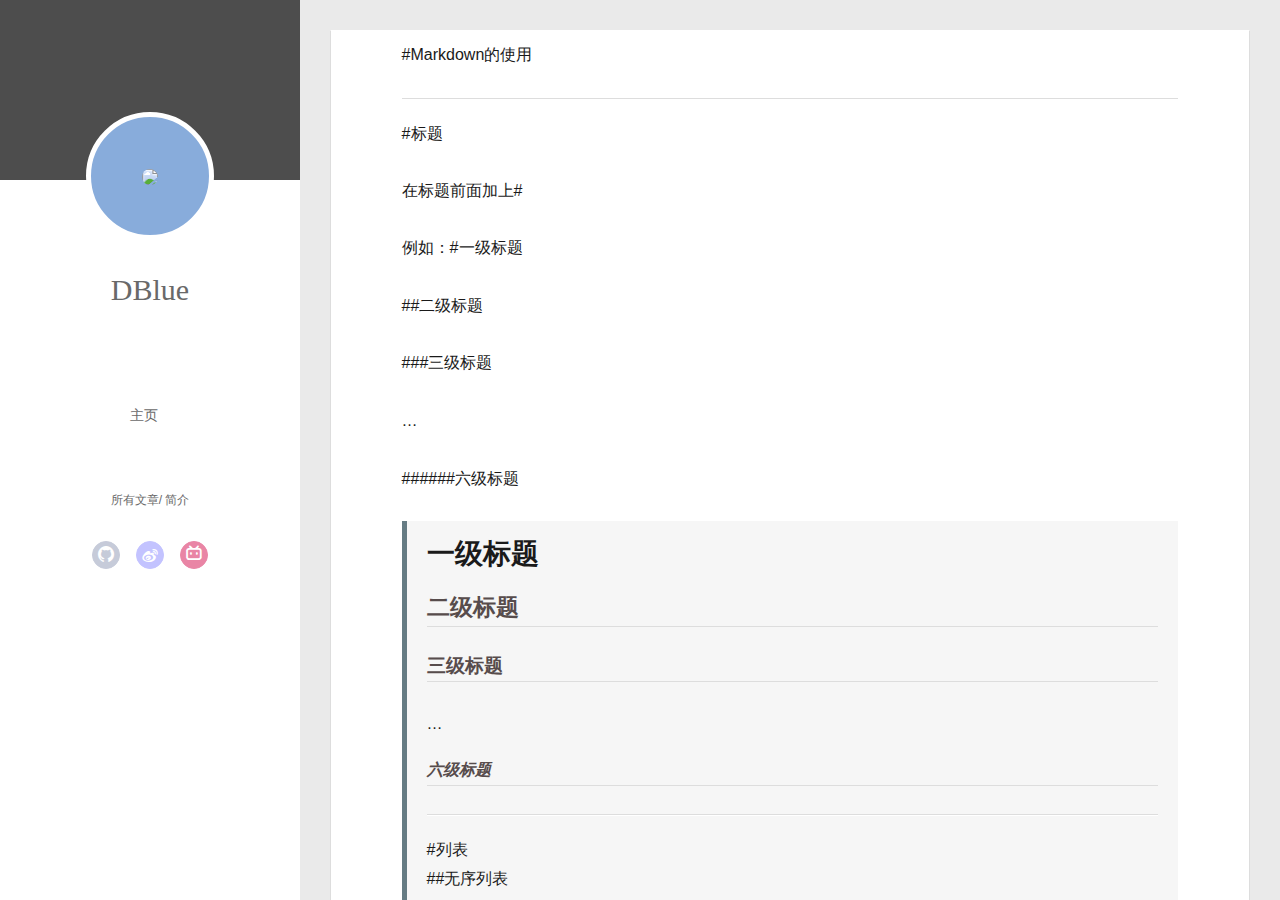
==== index.html @ 5a81d621 "Site updated: 2017-08-15 01:28:42" ====
<!DOCTYPE html>
<html>
<head>
  <meta charset="utf-8">
  
  <meta name="renderer" content="webkit">
  <meta http-equiv="X-UA-Compatible" content="IE=edge" >
  <link rel="dns-prefetch" href="http://yoursite.com">
  <title>DBlue&#39;s Blog</title>
  <meta name="viewport" content="width=device-width, initial-scale=1, maximum-scale=1">
  <meta property="og:type" content="website">
<meta property="og:title" content="DBlue&#39;s Blog">
<meta property="og:url" content="http://yoursite.com/index.html">
<meta property="og:site_name" content="DBlue&#39;s Blog">
<meta name="twitter:card" content="summary">
<meta name="twitter:title" content="DBlue&#39;s Blog">
  
    <link rel="alternative" href="/atom.xml" title="DBlue&#39;s Blog" type="application/atom+xml">
  
  
    <link rel="icon" href="/favicon.png">
  
  <link rel="stylesheet" type="text/css" href="/./main.266c1c.css">
  <style type="text/css">
  
    #container.show {
      background: linear-gradient(200deg,#a0cfe4,#e8c37e);
    }
  </style>
  

  

</head>

<body>
  <div id="container" q-class="show:isCtnShow">
    <canvas id="anm-canvas" class="anm-canvas"></canvas>
    <div class="left-col" q-class="show:isShow">
      
<div class="overlay" style="background: #4d4d4d"></div>
<div class="intrude-less">
	<header id="header" class="inner">
		<a href="/" class="profilepic">
			<img src="0" class="js-avatar">
		</a>
		<hgroup>
		  <h1 class="header-author"><a href="/">DBlue</a></h1>
		</hgroup>
		

		<nav class="header-menu">
			<ul>
			
				<li><a href="/">主页</a></li>
	        
			</ul>
		</nav>
		<nav class="header-smart-menu">
    		
    			
    			<a q-on="click: openSlider(e, 'innerArchive')" href="javascript:void(0)">所有文章</a>
    			
            
    			
    			<a q-on="click: openSlider(e, 'aboutme')" href="javascript:void(0)">简介</a>
    			
            
		</nav>
		<nav class="header-nav">
			<div class="social">
				
					<a class="github" target="_blank" href="https://github.com/DBlu3/DBlu3.github.io" title="github"><i class="icon-github"></i></a>
		        
					<a class="weibo" target="_blank" href="http://weibo.com/p/1005053103139701/home?from=page_100505_profile&wvr=6&mod=data&is_all=1#place" title="weibo"><i class="icon-weibo"></i></a>
		        
					<a class="bilibili" target="_blank" href="https://space.bilibili.com/9362024/#!/" title="bilibili"><i class="icon-bilibili"></i></a>
		        
			</div>
		</nav>
	</header>		
</div>

    </div>
    <div class="mid-col" q-class="show:isShow,hide:isShow|isFalse">
      
<nav id="mobile-nav">
  	<div class="overlay js-overlay" style="background: #4d4d4d"></div>
	<div class="btnctn js-mobile-btnctn">
  		<div class="slider-trigger list" q-on="click: openSlider(e)"><i class="icon icon-sort"></i></div>
	</div>
	<div class="intrude-less">
		<header id="header" class="inner">
			<div class="profilepic">
				<img src="null" class="js-avatar">
			</div>
			<hgroup>
			  <h1 class="header-author js-header-author">DBlue</h1>
			</hgroup>
			
			
			
				
			
			
			
			<nav class="header-nav">
				<div class="social">
					
						<a class="github" target="_blank" href="https://github.com/DBlu3/DBlu3.github.io" title="github"><i class="icon-github"></i></a>
			        
						<a class="weibo" target="_blank" href="http://weibo.com/p/1005053103139701/home?from=page_100505_profile&wvr=6&mod=data&is_all=1#place" title="weibo"><i class="icon-weibo"></i></a>
			        
						<a class="bilibili" target="_blank" href="https://space.bilibili.com/9362024/#!/" title="bilibili"><i class="icon-bilibili"></i></a>
			        
				</div>
			</nav>

			<nav class="header-menu js-header-menu">
				<ul style="width: 50%">
				
				
					<li style="width: 100%"><a href="/">主页</a></li>
		        
				</ul>
			</nav>
		</header>				
	</div>
	<div class="mobile-mask" style="display:none" q-show="isShow"></div>
</nav>

      <div id="wrapper" class="body-wrap">
        <div class="menu-l">
          <div class="canvas-wrap">
            <canvas data-colors="#eaeaea" data-sectionHeight="100" data-contentId="js-content" id="myCanvas1" class="anm-canvas"></canvas>
          </div>
          <div id="js-content" class="content-ll">
            
  
    <article id="post-Markdown的使用" class="article article-type-post  article-index" itemscope itemprop="blogPost">
  <div class="article-inner">
    
    <div class="article-entry" itemprop="articleBody">
      
        <p>#Markdown的使用</p>
<hr>
<p>#标题</p>
<p>在标题前面加上#<br><br>例如：#一级标题<br><br>##二级标题<br><br>###三级标题<br><br>…<br><br>######六级标题</p>
<blockquote>
<h1 id="一级标题"><a href="#一级标题" class="headerlink" title="一级标题"></a>一级标题</h1><h2 id="二级标题"><a href="#二级标题" class="headerlink" title="二级标题"></a>二级标题</h2><h3 id="三级标题"><a href="#三级标题" class="headerlink" title="三级标题"></a>三级标题</h3><p>…</p>
<h6 id="六级标题"><a href="#六级标题" class="headerlink" title="六级标题"></a>六级标题</h6><hr>
<p>#列表</p>
<p>##无序列表</p>
<ul>
<li><blockquote>
<p>*+空格+文字内容<br></p>
<ul>
<li><blockquote>
<p>-+空格+文字内容<br>##有序列表</p>
</blockquote>
</li>
</ul>
<ol>
<li><blockquote>
<p>1.+空格+文字内容</p>
</blockquote>
</li>
<li><blockquote>
<p>2.+空格+文字内容</p>
</blockquote>
</li>
</ol>
</blockquote>
</li>
</ul>
<hr>
<p>#引用<br><br>&gt;+文字内容<br>文字内容</p>
<hr>
<p>#图片与链接<br><br>链接：[文字内容] (URL)<br><br><a href="http://ctf.bugku.com/" target="_blank" rel="external">刷题时常去的Bugku</a><br><br>图片：![图片名] (URL){Imgcap}{/Imgcap}<br><br><img src="/img/cat.jpg" alt="cat"></p>
<hr>
<p>#斜体与粗体</p>
<p>##文字内容与<em>号之间不能有空格<br><br><strong> 粗体 </strong><br><br><strong>粗体</strong><br><br></em> 斜体 <em><br><br></em>斜体*</p>
<hr>
<p>#表格<br>| 左对齐标题 |居中标题 | 右对齐标题| <br><br>| :————-|:———:| ————:|  <br><br>|左对齐 | 居中 | 右对齐 | <br></p>
</blockquote>
<table>
<thead>
<tr>
<th style="text-align:left">左对齐标题</th>
<th style="text-align:center">居中标题</th>
<th style="text-align:right">右对齐标题</th>
</tr>
</thead>
<tbody>
<tr>
<td style="text-align:left">左对齐</td>
<td style="text-align:center">居中</td>
<td style="text-align:right">右对齐</td>
</tr>
</tbody>
</table>
<ul>
<li>| 、 - 之间多余的空格会被忽略<br></li>
<li>默认标题栏居中对齐，内容居左对齐<br></li>
<li>内容和 | 之间的多余空格会被忽略，每行第一个 | 和最后一个 | 可以省略，- 的数量至少要有一个</li>
</ul>
<table>
<thead>
<tr>
<th style="text-align:left">:-</th>
<th style="text-align:center">:-:</th>
<th style="text-align:right">-:</th>
</tr>
</thead>
<tbody>
<tr>
<td style="text-align:left">表示内容和标题栏左对齐</td>
<td style="text-align:center">表示内容和标题栏居居中对齐</td>
<td style="text-align:right">表示内容和标题栏居右对齐</td>
</tr>
</tbody>
</table>
<hr>
<p>#代码块<br>\<figure class="highlight plain"><table><tr><td class="gutter"><pre><div class="line">1</div><div class="line">2</div></pre></td><td class="code"><pre><div class="line">&lt;br&gt;</div><div class="line">使用Tab键缩进</div></pre></td></tr></table></figure></p>
<p>#! /usr/bin/env python<br>print “Hello world!”<br>```</p>
<hr>
<p>#分割线<br>输入<em>*</em>就行了</p>
<hr>

      

      
    </div>
    <div class="article-info article-info-index">
      
      
      

      
        <p class="article-more-link">
          <a class="article-more-a" href="/2017/08/15/Markdown的使用/">展开全文 >></a>
        </p>
      

      
      <div class="clearfix"></div>
    </div>
  </div>
</article>

<aside class="wrap-side-operation">
    <div class="mod-side-operation">
        
        <div class="jump-container" id="js-jump-container" style="display:none;">
            <a href="javascript:void(0)" class="mod-side-operation__jump-to-top">
                <i class="icon-font icon-back"></i>
            </a>
            <div id="js-jump-plan-container" class="jump-plan-container" style="top: -11px;">
                <i class="icon-font icon-plane jump-plane"></i>
            </div>
        </div>
        
        
    </div>
</aside>




  
    <article id="post-hello-world" class="article article-type-post  article-index" itemscope itemprop="blogPost">
  <div class="article-inner">
    
      <header class="article-header">
        
  
    <h1 itemprop="name">
      <a class="article-title" href="/2017/07/01/hello-world/">Hello World</a>
    </h1>
  

        
        <a href="/2017/07/01/hello-world/" class="archive-article-date">
  	<time datetime="2017-07-01T08:25:13.937Z" itemprop="datePublished"><i class="icon-calendar icon"></i>2017-07-01</time>
</a>
        
      </header>
    
    <div class="article-entry" itemprop="articleBody">
      
        <p>Welcome to <a href="https://hexo.io/" target="_blank" rel="external">Hexo</a>! This is your very first post. Check <a href="https://hexo.io/docs/" target="_blank" rel="external">documentation</a> for more info. If you get any problems when using Hexo, you can find the answer in <a href="https://hexo.io/docs/troubleshooting.html" target="_blank" rel="external">troubleshooting</a> or you can ask me on <a href="https://github.com/hexojs/hexo/issues" target="_blank" rel="external">GitHub</a>.</p>
<h2 id="Quick-Start"><a href="#Quick-Start" class="headerlink" title="Quick Start"></a>Quick Start</h2><h3 id="Create-a-new-post"><a href="#Create-a-new-post" class="headerlink" title="Create a new post"></a>Create a new post</h3><figure class="highlight bash"><table><tr><td class="gutter"><pre><div class="line">1</div></pre></td><td class="code"><pre><div class="line">$ hexo new <span class="string">"My New Post"</span></div></pre></td></tr></table></figure>
<p>More info: <a href="https://hexo.io/docs/writing.html" target="_blank" rel="external">Writing</a></p>
<h3 id="Run-server"><a href="#Run-server" class="headerlink" title="Run server"></a>Run server</h3><figure class="highlight bash"><table><tr><td class="gutter"><pre><div class="line">1</div></pre></td><td class="code"><pre><div class="line">$ hexo server</div></pre></td></tr></table></figure>
<p>More info: <a href="https://hexo.io/docs/server.html" target="_blank" rel="external">Server</a></p>
<h3 id="Generate-static-files"><a href="#Generate-static-files" class="headerlink" title="Generate static files"></a>Generate static files</h3><figure class="highlight bash"><table><tr><td class="gutter"><pre><div class="line">1</div></pre></td><td class="code"><pre><div class="line">$ hexo generate</div></pre></td></tr></table></figure>
<p>More info: <a href="https://hexo.io/docs/generating.html" target="_blank" rel="external">Generating</a></p>
<h3 id="Deploy-to-remote-sites"><a href="#Deploy-to-remote-sites" class="headerlink" title="Deploy to remote sites"></a>Deploy to remote sites</h3><figure class="highlight bash"><table><tr><td class="gutter"><pre><div class="line">1</div></pre></td><td class="code"><pre><div class="line">$ hexo deploy</div></pre></td></tr></table></figure>
<p>More info: <a href="https://hexo.io/docs/deployment.html" target="_blank" rel="external">Deployment</a></p>

      

      
    </div>
    <div class="article-info article-info-index">
      
      
      

      
        <p class="article-more-link">
          <a class="article-more-a" href="/2017/07/01/hello-world/">展开全文 >></a>
        </p>
      

      
      <div class="clearfix"></div>
    </div>
  </div>
</article>

<aside class="wrap-side-operation">
    <div class="mod-side-operation">
        
        <div class="jump-container" id="js-jump-container" style="display:none;">
            <a href="javascript:void(0)" class="mod-side-operation__jump-to-top">
                <i class="icon-font icon-back"></i>
            </a>
            <div id="js-jump-plan-container" class="jump-plan-container" style="top: -11px;">
                <i class="icon-font icon-plane jump-plane"></i>
            </div>
        </div>
        
        
    </div>
</aside>




  
  


          </div>
        </div>
      </div>
      <footer id="footer">
  <div class="outer">
    <div id="footer-info">
    	<div class="footer-left">
    		&copy; 2017 DBlue
    	</div>
      	<div class="footer-right">
      		<a href="http://hexo.io/" target="_blank">Hexo</a>  Theme <a href="https://github.com/litten/hexo-theme-yilia" target="_blank">Yilia</a> by Litten
      	</div>
    </div>
  </div>
</footer>
    </div>
    <script>
	var yiliaConfig = {
		mathjax: false,
		isHome: true,
		isPost: false,
		isArchive: false,
		isTag: false,
		isCategory: false,
		open_in_new: false,
		toc_hide_index: true,
		root: "/",
		innerArchive: true,
		showTags: false
	}
</script>

<script>!function(t){function n(e){if(r[e])return r[e].exports;var i=r[e]={exports:{},id:e,loaded:!1};return t[e].call(i.exports,i,i.exports,n),i.loaded=!0,i.exports}var r={};n.m=t,n.c=r,n.p="./",n(0)}([function(t,n,r){r(195),t.exports=r(191)},function(t,n,r){var e=r(3),i=r(52),o=r(27),u=r(28),c=r(53),f="prototype",a=function(t,n,r){var s,l,h,v,p=t&a.F,d=t&a.G,y=t&a.S,g=t&a.P,b=t&a.B,m=d?e:y?e[n]||(e[n]={}):(e[n]||{})[f],x=d?i:i[n]||(i[n]={}),w=x[f]||(x[f]={});d&&(r=n);for(s in r)l=!p&&m&&void 0!==m[s],h=(l?m:r)[s],v=b&&l?c(h,e):g&&"function"==typeof h?c(Function.call,h):h,m&&u(m,s,h,t&a.U),x[s]!=h&&o(x,s,v),g&&w[s]!=h&&(w[s]=h)};e.core=i,a.F=1,a.G=2,a.S=4,a.P=8,a.B=16,a.W=32,a.U=64,a.R=128,t.exports=a},function(t,n,r){var e=r(6);t.exports=function(t){if(!e(t))throw TypeError(t+" is not an object!");return t}},function(t,n){var r=t.exports="undefined"!=typeof window&&window.Math==Math?window:"undefined"!=typeof self&&self.Math==Math?self:Function("return this")();"number"==typeof __g&&(__g=r)},function(t,n){t.exports=function(t){try{return!!t()}catch(t){return!0}}},function(t,n){var r=t.exports="undefined"!=typeof window&&window.Math==Math?window:"undefined"!=typeof self&&self.Math==Math?self:Function("return this")();"number"==typeof __g&&(__g=r)},function(t,n){t.exports=function(t){return"object"==typeof t?null!==t:"function"==typeof t}},function(t,n,r){var e=r(126)("wks"),i=r(76),o=r(3).Symbol,u="function"==typeof o;(t.exports=function(t){return e[t]||(e[t]=u&&o[t]||(u?o:i)("Symbol."+t))}).store=e},function(t,n){var r={}.hasOwnProperty;t.exports=function(t,n){return r.call(t,n)}},function(t,n,r){var e=r(94),i=r(33);t.exports=function(t){return e(i(t))}},function(t,n,r){t.exports=!r(4)(function(){return 7!=Object.defineProperty({},"a",{get:function(){return 7}}).a})},function(t,n,r){var e=r(2),i=r(167),o=r(50),u=Object.defineProperty;n.f=r(10)?Object.defineProperty:function(t,n,r){if(e(t),n=o(n,!0),e(r),i)try{return u(t,n,r)}catch(t){}if("get"in r||"set"in r)throw TypeError("Accessors not supported!");return"value"in r&&(t[n]=r.value),t}},function(t,n,r){t.exports=!r(18)(function(){return 7!=Object.defineProperty({},"a",{get:function(){return 7}}).a})},function(t,n,r){var e=r(14),i=r(22);t.exports=r(12)?function(t,n,r){return e.f(t,n,i(1,r))}:function(t,n,r){return t[n]=r,t}},function(t,n,r){var e=r(20),i=r(58),o=r(42),u=Object.defineProperty;n.f=r(12)?Object.defineProperty:function(t,n,r){if(e(t),n=o(n,!0),e(r),i)try{return u(t,n,r)}catch(t){}if("get"in r||"set"in r)throw TypeError("Accessors not supported!");return"value"in r&&(t[n]=r.value),t}},function(t,n,r){var e=r(40)("wks"),i=r(23),o=r(5).Symbol,u="function"==typeof o;(t.exports=function(t){return e[t]||(e[t]=u&&o[t]||(u?o:i)("Symbol."+t))}).store=e},function(t,n,r){var e=r(67),i=Math.min;t.exports=function(t){return t>0?i(e(t),9007199254740991):0}},function(t,n,r){var e=r(46);t.exports=function(t){return Object(e(t))}},function(t,n){t.exports=function(t){try{return!!t()}catch(t){return!0}}},function(t,n,r){var e=r(63),i=r(34);t.exports=Object.keys||function(t){return e(t,i)}},function(t,n,r){var e=r(21);t.exports=function(t){if(!e(t))throw TypeError(t+" is not an object!");return t}},function(t,n){t.exports=function(t){return"object"==typeof t?null!==t:"function"==typeof t}},function(t,n){t.exports=function(t,n){return{enumerable:!(1&t),configurable:!(2&t),writable:!(4&t),value:n}}},function(t,n){var r=0,e=Math.random();t.exports=function(t){return"Symbol(".concat(void 0===t?"":t,")_",(++r+e).toString(36))}},function(t,n){var r={}.hasOwnProperty;t.exports=function(t,n){return r.call(t,n)}},function(t,n){var r=t.exports={version:"2.4.0"};"number"==typeof __e&&(__e=r)},function(t,n){t.exports=function(t){if("function"!=typeof t)throw TypeError(t+" is not a function!");return t}},function(t,n,r){var e=r(11),i=r(66);t.exports=r(10)?function(t,n,r){return e.f(t,n,i(1,r))}:function(t,n,r){return t[n]=r,t}},function(t,n,r){var e=r(3),i=r(27),o=r(24),u=r(76)("src"),c="toString",f=Function[c],a=(""+f).split(c);r(52).inspectSource=function(t){return f.call(t)},(t.exports=function(t,n,r,c){var f="function"==typeof r;f&&(o(r,"name")||i(r,"name",n)),t[n]!==r&&(f&&(o(r,u)||i(r,u,t[n]?""+t[n]:a.join(String(n)))),t===e?t[n]=r:c?t[n]?t[n]=r:i(t,n,r):(delete t[n],i(t,n,r)))})(Function.prototype,c,function(){return"function"==typeof this&&this[u]||f.call(this)})},function(t,n,r){var e=r(1),i=r(4),o=r(46),u=function(t,n,r,e){var i=String(o(t)),u="<"+n;return""!==r&&(u+=" "+r+'="'+String(e).replace(/"/g,"&quot;")+'"'),u+">"+i+"</"+n+">"};t.exports=function(t,n){var r={};r[t]=n(u),e(e.P+e.F*i(function(){var n=""[t]('"');return n!==n.toLowerCase()||n.split('"').length>3}),"String",r)}},function(t,n,r){var e=r(115),i=r(46);t.exports=function(t){return e(i(t))}},function(t,n,r){var e=r(116),i=r(66),o=r(30),u=r(50),c=r(24),f=r(167),a=Object.getOwnPropertyDescriptor;n.f=r(10)?a:function(t,n){if(t=o(t),n=u(n,!0),f)try{return a(t,n)}catch(t){}if(c(t,n))return i(!e.f.call(t,n),t[n])}},function(t,n,r){var e=r(24),i=r(17),o=r(145)("IE_PROTO"),u=Object.prototype;t.exports=Object.getPrototypeOf||function(t){return t=i(t),e(t,o)?t[o]:"function"==typeof t.constructor&&t instanceof t.constructor?t.constructor.prototype:t instanceof Object?u:null}},function(t,n){t.exports=function(t){if(void 0==t)throw TypeError("Can't call method on  "+t);return t}},function(t,n){t.exports="constructor,hasOwnProperty,isPrototypeOf,propertyIsEnumerable,toLocaleString,toString,valueOf".split(",")},function(t,n){t.exports={}},function(t,n){t.exports=!0},function(t,n){n.f={}.propertyIsEnumerable},function(t,n,r){var e=r(14).f,i=r(8),o=r(15)("toStringTag");t.exports=function(t,n,r){t&&!i(t=r?t:t.prototype,o)&&e(t,o,{configurable:!0,value:n})}},function(t,n,r){var e=r(40)("keys"),i=r(23);t.exports=function(t){return e[t]||(e[t]=i(t))}},function(t,n,r){var e=r(5),i="__core-js_shared__",o=e[i]||(e[i]={});t.exports=function(t){return o[t]||(o[t]={})}},function(t,n){var r=Math.ceil,e=Math.floor;t.exports=function(t){return isNaN(t=+t)?0:(t>0?e:r)(t)}},function(t,n,r){var e=r(21);t.exports=function(t,n){if(!e(t))return t;var r,i;if(n&&"function"==typeof(r=t.toString)&&!e(i=r.call(t)))return i;if("function"==typeof(r=t.valueOf)&&!e(i=r.call(t)))return i;if(!n&&"function"==typeof(r=t.toString)&&!e(i=r.call(t)))return i;throw TypeError("Can't convert object to primitive value")}},function(t,n,r){var e=r(5),i=r(25),o=r(36),u=r(44),c=r(14).f;t.exports=function(t){var n=i.Symbol||(i.Symbol=o?{}:e.Symbol||{});"_"==t.charAt(0)||t in n||c(n,t,{value:u.f(t)})}},function(t,n,r){n.f=r(15)},function(t,n){var r={}.toString;t.exports=function(t){return r.call(t).slice(8,-1)}},function(t,n){t.exports=function(t){if(void 0==t)throw TypeError("Can't call method on  "+t);return t}},function(t,n,r){var e=r(4);t.exports=function(t,n){return!!t&&e(function(){n?t.call(null,function(){},1):t.call(null)})}},function(t,n,r){var e=r(53),i=r(115),o=r(17),u=r(16),c=r(203);t.exports=function(t,n){var r=1==t,f=2==t,a=3==t,s=4==t,l=6==t,h=5==t||l,v=n||c;return function(n,c,p){for(var d,y,g=o(n),b=i(g),m=e(c,p,3),x=u(b.length),w=0,S=r?v(n,x):f?v(n,0):void 0;x>w;w++)if((h||w in b)&&(d=b[w],y=m(d,w,g),t))if(r)S[w]=y;else if(y)switch(t){case 3:return!0;case 5:return d;case 6:return w;case 2:S.push(d)}else if(s)return!1;return l?-1:a||s?s:S}}},function(t,n,r){var e=r(1),i=r(52),o=r(4);t.exports=function(t,n){var r=(i.Object||{})[t]||Object[t],u={};u[t]=n(r),e(e.S+e.F*o(function(){r(1)}),"Object",u)}},function(t,n,r){var e=r(6);t.exports=function(t,n){if(!e(t))return t;var r,i;if(n&&"function"==typeof(r=t.toString)&&!e(i=r.call(t)))return i;if("function"==typeof(r=t.valueOf)&&!e(i=r.call(t)))return i;if(!n&&"function"==typeof(r=t.toString)&&!e(i=r.call(t)))return i;throw TypeError("Can't convert object to primitive value")}},function(t,n,r){var e=r(5),i=r(25),o=r(91),u=r(13),c="prototype",f=function(t,n,r){var a,s,l,h=t&f.F,v=t&f.G,p=t&f.S,d=t&f.P,y=t&f.B,g=t&f.W,b=v?i:i[n]||(i[n]={}),m=b[c],x=v?e:p?e[n]:(e[n]||{})[c];v&&(r=n);for(a in r)(s=!h&&x&&void 0!==x[a])&&a in b||(l=s?x[a]:r[a],b[a]=v&&"function"!=typeof x[a]?r[a]:y&&s?o(l,e):g&&x[a]==l?function(t){var n=function(n,r,e){if(this instanceof t){switch(arguments.length){case 0:return new t;case 1:return new t(n);case 2:return new t(n,r)}return new t(n,r,e)}return t.apply(this,arguments)};return n[c]=t[c],n}(l):d&&"function"==typeof l?o(Function.call,l):l,d&&((b.virtual||(b.virtual={}))[a]=l,t&f.R&&m&&!m[a]&&u(m,a,l)))};f.F=1,f.G=2,f.S=4,f.P=8,f.B=16,f.W=32,f.U=64,f.R=128,t.exports=f},function(t,n){var r=t.exports={version:"2.4.0"};"number"==typeof __e&&(__e=r)},function(t,n,r){var e=r(26);t.exports=function(t,n,r){if(e(t),void 0===n)return t;switch(r){case 1:return function(r){return t.call(n,r)};case 2:return function(r,e){return t.call(n,r,e)};case 3:return function(r,e,i){return t.call(n,r,e,i)}}return function(){return t.apply(n,arguments)}}},function(t,n,r){var e=r(183),i=r(1),o=r(126)("metadata"),u=o.store||(o.store=new(r(186))),c=function(t,n,r){var i=u.get(t);if(!i){if(!r)return;u.set(t,i=new e)}var o=i.get(n);if(!o){if(!r)return;i.set(n,o=new e)}return o},f=function(t,n,r){var e=c(n,r,!1);return void 0!==e&&e.has(t)},a=function(t,n,r){var e=c(n,r,!1);return void 0===e?void 0:e.get(t)},s=function(t,n,r,e){c(r,e,!0).set(t,n)},l=function(t,n){var r=c(t,n,!1),e=[];return r&&r.forEach(function(t,n){e.push(n)}),e},h=function(t){return void 0===t||"symbol"==typeof t?t:String(t)},v=function(t){i(i.S,"Reflect",t)};t.exports={store:u,map:c,has:f,get:a,set:s,keys:l,key:h,exp:v}},function(t,n,r){"use strict";if(r(10)){var e=r(69),i=r(3),o=r(4),u=r(1),c=r(127),f=r(152),a=r(53),s=r(68),l=r(66),h=r(27),v=r(73),p=r(67),d=r(16),y=r(75),g=r(50),b=r(24),m=r(180),x=r(114),w=r(6),S=r(17),_=r(137),O=r(70),E=r(32),P=r(71).f,j=r(154),F=r(76),M=r(7),A=r(48),N=r(117),T=r(146),I=r(155),k=r(80),L=r(123),R=r(74),C=r(130),D=r(160),U=r(11),W=r(31),G=U.f,B=W.f,V=i.RangeError,z=i.TypeError,q=i.Uint8Array,K="ArrayBuffer",J="Shared"+K,Y="BYTES_PER_ELEMENT",H="prototype",$=Array[H],X=f.ArrayBuffer,Q=f.DataView,Z=A(0),tt=A(2),nt=A(3),rt=A(4),et=A(5),it=A(6),ot=N(!0),ut=N(!1),ct=I.values,ft=I.keys,at=I.entries,st=$.lastIndexOf,lt=$.reduce,ht=$.reduceRight,vt=$.join,pt=$.sort,dt=$.slice,yt=$.toString,gt=$.toLocaleString,bt=M("iterator"),mt=M("toStringTag"),xt=F("typed_constructor"),wt=F("def_constructor"),St=c.CONSTR,_t=c.TYPED,Ot=c.VIEW,Et="Wrong length!",Pt=A(1,function(t,n){return Tt(T(t,t[wt]),n)}),jt=o(function(){return 1===new q(new Uint16Array([1]).buffer)[0]}),Ft=!!q&&!!q[H].set&&o(function(){new q(1).set({})}),Mt=function(t,n){if(void 0===t)throw z(Et);var r=+t,e=d(t);if(n&&!m(r,e))throw V(Et);return e},At=function(t,n){var r=p(t);if(r<0||r%n)throw V("Wrong offset!");return r},Nt=function(t){if(w(t)&&_t in t)return t;throw z(t+" is not a typed array!")},Tt=function(t,n){if(!(w(t)&&xt in t))throw z("It is not a typed array constructor!");return new t(n)},It=function(t,n){return kt(T(t,t[wt]),n)},kt=function(t,n){for(var r=0,e=n.length,i=Tt(t,e);e>r;)i[r]=n[r++];return i},Lt=function(t,n,r){G(t,n,{get:function(){return this._d[r]}})},Rt=function(t){var n,r,e,i,o,u,c=S(t),f=arguments.length,s=f>1?arguments[1]:void 0,l=void 0!==s,h=j(c);if(void 0!=h&&!_(h)){for(u=h.call(c),e=[],n=0;!(o=u.next()).done;n++)e.push(o.value);c=e}for(l&&f>2&&(s=a(s,arguments[2],2)),n=0,r=d(c.length),i=Tt(this,r);r>n;n++)i[n]=l?s(c[n],n):c[n];return i},Ct=function(){for(var t=0,n=arguments.length,r=Tt(this,n);n>t;)r[t]=arguments[t++];return r},Dt=!!q&&o(function(){gt.call(new q(1))}),Ut=function(){return gt.apply(Dt?dt.call(Nt(this)):Nt(this),arguments)},Wt={copyWithin:function(t,n){return D.call(Nt(this),t,n,arguments.length>2?arguments[2]:void 0)},every:function(t){return rt(Nt(this),t,arguments.length>1?arguments[1]:void 0)},fill:function(t){return C.apply(Nt(this),arguments)},filter:function(t){return It(this,tt(Nt(this),t,arguments.length>1?arguments[1]:void 0))},find:function(t){return et(Nt(this),t,arguments.length>1?arguments[1]:void 0)},findIndex:function(t){return it(Nt(this),t,arguments.length>1?arguments[1]:void 0)},forEach:function(t){Z(Nt(this),t,arguments.length>1?arguments[1]:void 0)},indexOf:function(t){return ut(Nt(this),t,arguments.length>1?arguments[1]:void 0)},includes:function(t){return ot(Nt(this),t,arguments.length>1?arguments[1]:void 0)},join:function(t){return vt.apply(Nt(this),arguments)},lastIndexOf:function(t){return st.apply(Nt(this),arguments)},map:function(t){return Pt(Nt(this),t,arguments.length>1?arguments[1]:void 0)},reduce:function(t){return lt.apply(Nt(this),arguments)},reduceRight:function(t){return ht.apply(Nt(this),arguments)},reverse:function(){for(var t,n=this,r=Nt(n).length,e=Math.floor(r/2),i=0;i<e;)t=n[i],n[i++]=n[--r],n[r]=t;return n},some:function(t){return nt(Nt(this),t,arguments.length>1?arguments[1]:void 0)},sort:function(t){return pt.call(Nt(this),t)},subarray:function(t,n){var r=Nt(this),e=r.length,i=y(t,e);return new(T(r,r[wt]))(r.buffer,r.byteOffset+i*r.BYTES_PER_ELEMENT,d((void 0===n?e:y(n,e))-i))}},Gt=function(t,n){return It(this,dt.call(Nt(this),t,n))},Bt=function(t){Nt(this);var n=At(arguments[1],1),r=this.length,e=S(t),i=d(e.length),o=0;if(i+n>r)throw V(Et);for(;o<i;)this[n+o]=e[o++]},Vt={entries:function(){return at.call(Nt(this))},keys:function(){return ft.call(Nt(this))},values:function(){return ct.call(Nt(this))}},zt=function(t,n){return w(t)&&t[_t]&&"symbol"!=typeof n&&n in t&&String(+n)==String(n)},qt=function(t,n){return zt(t,n=g(n,!0))?l(2,t[n]):B(t,n)},Kt=function(t,n,r){return!(zt(t,n=g(n,!0))&&w(r)&&b(r,"value"))||b(r,"get")||b(r,"set")||r.configurable||b(r,"writable")&&!r.writable||b(r,"enumerable")&&!r.enumerable?G(t,n,r):(t[n]=r.value,t)};St||(W.f=qt,U.f=Kt),u(u.S+u.F*!St,"Object",{getOwnPropertyDescriptor:qt,defineProperty:Kt}),o(function(){yt.call({})})&&(yt=gt=function(){return vt.call(this)});var Jt=v({},Wt);v(Jt,Vt),h(Jt,bt,Vt.values),v(Jt,{slice:Gt,set:Bt,constructor:function(){},toString:yt,toLocaleString:Ut}),Lt(Jt,"buffer","b"),Lt(Jt,"byteOffset","o"),Lt(Jt,"byteLength","l"),Lt(Jt,"length","e"),G(Jt,mt,{get:function(){return this[_t]}}),t.exports=function(t,n,r,f){f=!!f;var a=t+(f?"Clamped":"")+"Array",l="Uint8Array"!=a,v="get"+t,p="set"+t,y=i[a],g=y||{},b=y&&E(y),m=!y||!c.ABV,S={},_=y&&y[H],j=function(t,r){var e=t._d;return e.v[v](r*n+e.o,jt)},F=function(t,r,e){var i=t._d;f&&(e=(e=Math.round(e))<0?0:e>255?255:255&e),i.v[p](r*n+i.o,e,jt)},M=function(t,n){G(t,n,{get:function(){return j(this,n)},set:function(t){return F(this,n,t)},enumerable:!0})};m?(y=r(function(t,r,e,i){s(t,y,a,"_d");var o,u,c,f,l=0,v=0;if(w(r)){if(!(r instanceof X||(f=x(r))==K||f==J))return _t in r?kt(y,r):Rt.call(y,r);o=r,v=At(e,n);var p=r.byteLength;if(void 0===i){if(p%n)throw V(Et);if((u=p-v)<0)throw V(Et)}else if((u=d(i)*n)+v>p)throw V(Et);c=u/n}else c=Mt(r,!0),u=c*n,o=new X(u);for(h(t,"_d",{b:o,o:v,l:u,e:c,v:new Q(o)});l<c;)M(t,l++)}),_=y[H]=O(Jt),h(_,"constructor",y)):L(function(t){new y(null),new y(t)},!0)||(y=r(function(t,r,e,i){s(t,y,a);var o;return w(r)?r instanceof X||(o=x(r))==K||o==J?void 0!==i?new g(r,At(e,n),i):void 0!==e?new g(r,At(e,n)):new g(r):_t in r?kt(y,r):Rt.call(y,r):new g(Mt(r,l))}),Z(b!==Function.prototype?P(g).concat(P(b)):P(g),function(t){t in y||h(y,t,g[t])}),y[H]=_,e||(_.constructor=y));var A=_[bt],N=!!A&&("values"==A.name||void 0==A.name),T=Vt.values;h(y,xt,!0),h(_,_t,a),h(_,Ot,!0),h(_,wt,y),(f?new y(1)[mt]==a:mt in _)||G(_,mt,{get:function(){return a}}),S[a]=y,u(u.G+u.W+u.F*(y!=g),S),u(u.S,a,{BYTES_PER_ELEMENT:n,from:Rt,of:Ct}),Y in _||h(_,Y,n),u(u.P,a,Wt),R(a),u(u.P+u.F*Ft,a,{set:Bt}),u(u.P+u.F*!N,a,Vt),u(u.P+u.F*(_.toString!=yt),a,{toString:yt}),u(u.P+u.F*o(function(){new y(1).slice()}),a,{slice:Gt}),u(u.P+u.F*(o(function(){return[1,2].toLocaleString()!=new y([1,2]).toLocaleString()})||!o(function(){_.toLocaleString.call([1,2])})),a,{toLocaleString:Ut}),k[a]=N?A:T,e||N||h(_,bt,T)}}else t.exports=function(){}},function(t,n){var r={}.toString;t.exports=function(t){return r.call(t).slice(8,-1)}},function(t,n,r){var e=r(21),i=r(5).document,o=e(i)&&e(i.createElement);t.exports=function(t){return o?i.createElement(t):{}}},function(t,n,r){t.exports=!r(12)&&!r(18)(function(){return 7!=Object.defineProperty(r(57)("div"),"a",{get:function(){return 7}}).a})},function(t,n,r){"use strict";var e=r(36),i=r(51),o=r(64),u=r(13),c=r(8),f=r(35),a=r(96),s=r(38),l=r(103),h=r(15)("iterator"),v=!([].keys&&"next"in[].keys()),p="keys",d="values",y=function(){return this};t.exports=function(t,n,r,g,b,m,x){a(r,n,g);var w,S,_,O=function(t){if(!v&&t in F)return F[t];switch(t){case p:case d:return function(){return new r(this,t)}}return function(){return new r(this,t)}},E=n+" Iterator",P=b==d,j=!1,F=t.prototype,M=F[h]||F["@@iterator"]||b&&F[b],A=M||O(b),N=b?P?O("entries"):A:void 0,T="Array"==n?F.entries||M:M;if(T&&(_=l(T.call(new t)))!==Object.prototype&&(s(_,E,!0),e||c(_,h)||u(_,h,y)),P&&M&&M.name!==d&&(j=!0,A=function(){return M.call(this)}),e&&!x||!v&&!j&&F[h]||u(F,h,A),f[n]=A,f[E]=y,b)if(w={values:P?A:O(d),keys:m?A:O(p),entries:N},x)for(S in w)S in F||o(F,S,w[S]);else i(i.P+i.F*(v||j),n,w);return w}},function(t,n,r){var e=r(20),i=r(100),o=r(34),u=r(39)("IE_PROTO"),c=function(){},f="prototype",a=function(){var t,n=r(57)("iframe"),e=o.length;for(n.style.display="none",r(93).appendChild(n),n.src="javascript:",t=n.contentWindow.document,t.open(),t.write("<script>document.F=Object<\/script>"),t.close(),a=t.F;e--;)delete a[f][o[e]];return a()};t.exports=Object.create||function(t,n){var r;return null!==t?(c[f]=e(t),r=new c,c[f]=null,r[u]=t):r=a(),void 0===n?r:i(r,n)}},function(t,n,r){var e=r(63),i=r(34).concat("length","prototype");n.f=Object.getOwnPropertyNames||function(t){return e(t,i)}},function(t,n){n.f=Object.getOwnPropertySymbols},function(t,n,r){var e=r(8),i=r(9),o=r(90)(!1),u=r(39)("IE_PROTO");t.exports=function(t,n){var r,c=i(t),f=0,a=[];for(r in c)r!=u&&e(c,r)&&a.push(r);for(;n.length>f;)e(c,r=n[f++])&&(~o(a,r)||a.push(r));return a}},function(t,n,r){t.exports=r(13)},function(t,n,r){var e=r(76)("meta"),i=r(6),o=r(24),u=r(11).f,c=0,f=Object.isExtensible||function(){return!0},a=!r(4)(function(){return f(Object.preventExtensions({}))}),s=function(t){u(t,e,{value:{i:"O"+ ++c,w:{}}})},l=function(t,n){if(!i(t))return"symbol"==typeof t?t:("string"==typeof t?"S":"P")+t;if(!o(t,e)){if(!f(t))return"F";if(!n)return"E";s(t)}return t[e].i},h=function(t,n){if(!o(t,e)){if(!f(t))return!0;if(!n)return!1;s(t)}return t[e].w},v=function(t){return a&&p.NEED&&f(t)&&!o(t,e)&&s(t),t},p=t.exports={KEY:e,NEED:!1,fastKey:l,getWeak:h,onFreeze:v}},function(t,n){t.exports=function(t,n){return{enumerable:!(1&t),configurable:!(2&t),writable:!(4&t),value:n}}},function(t,n){var r=Math.ceil,e=Math.floor;t.exports=function(t){return isNaN(t=+t)?0:(t>0?e:r)(t)}},function(t,n){t.exports=function(t,n,r,e){if(!(t instanceof n)||void 0!==e&&e in t)throw TypeError(r+": incorrect invocation!");return t}},function(t,n){t.exports=!1},function(t,n,r){var e=r(2),i=r(173),o=r(133),u=r(145)("IE_PROTO"),c=function(){},f="prototype",a=function(){var t,n=r(132)("iframe"),e=o.length;for(n.style.display="none",r(135).appendChild(n),n.src="javascript:",t=n.contentWindow.document,t.open(),t.write("<script>document.F=Object<\/script>"),t.close(),a=t.F;e--;)delete a[f][o[e]];return a()};t.exports=Object.create||function(t,n){var r;return null!==t?(c[f]=e(t),r=new c,c[f]=null,r[u]=t):r=a(),void 0===n?r:i(r,n)}},function(t,n,r){var e=r(175),i=r(133).concat("length","prototype");n.f=Object.getOwnPropertyNames||function(t){return e(t,i)}},function(t,n,r){var e=r(175),i=r(133);t.exports=Object.keys||function(t){return e(t,i)}},function(t,n,r){var e=r(28);t.exports=function(t,n,r){for(var i in n)e(t,i,n[i],r);return t}},function(t,n,r){"use strict";var e=r(3),i=r(11),o=r(10),u=r(7)("species");t.exports=function(t){var n=e[t];o&&n&&!n[u]&&i.f(n,u,{configurable:!0,get:function(){return this}})}},function(t,n,r){var e=r(67),i=Math.max,o=Math.min;t.exports=function(t,n){return t=e(t),t<0?i(t+n,0):o(t,n)}},function(t,n){var r=0,e=Math.random();t.exports=function(t){return"Symbol(".concat(void 0===t?"":t,")_",(++r+e).toString(36))}},function(t,n,r){var e=r(33);t.exports=function(t){return Object(e(t))}},function(t,n,r){var e=r(7)("unscopables"),i=Array.prototype;void 0==i[e]&&r(27)(i,e,{}),t.exports=function(t){i[e][t]=!0}},function(t,n,r){var e=r(53),i=r(169),o=r(137),u=r(2),c=r(16),f=r(154),a={},s={},n=t.exports=function(t,n,r,l,h){var v,p,d,y,g=h?function(){return t}:f(t),b=e(r,l,n?2:1),m=0;if("function"!=typeof g)throw TypeError(t+" is not iterable!");if(o(g)){for(v=c(t.length);v>m;m++)if((y=n?b(u(p=t[m])[0],p[1]):b(t[m]))===a||y===s)return y}else for(d=g.call(t);!(p=d.next()).done;)if((y=i(d,b,p.value,n))===a||y===s)return y};n.BREAK=a,n.RETURN=s},function(t,n){t.exports={}},function(t,n,r){var e=r(11).f,i=r(24),o=r(7)("toStringTag");t.exports=function(t,n,r){t&&!i(t=r?t:t.prototype,o)&&e(t,o,{configurable:!0,value:n})}},function(t,n,r){var e=r(1),i=r(46),o=r(4),u=r(150),c="["+u+"]",f="​",a=RegExp("^"+c+c+"*"),s=RegExp(c+c+"*$"),l=function(t,n,r){var i={},c=o(function(){return!!u[t]()||f[t]()!=f}),a=i[t]=c?n(h):u[t];r&&(i[r]=a),e(e.P+e.F*c,"String",i)},h=l.trim=function(t,n){return t=String(i(t)),1&n&&(t=t.replace(a,"")),2&n&&(t=t.replace(s,"")),t};t.exports=l},function(t,n,r){t.exports={default:r(86),__esModule:!0}},function(t,n,r){t.exports={default:r(87),__esModule:!0}},function(t,n,r){"use strict";function e(t){return t&&t.__esModule?t:{default:t}}n.__esModule=!0;var i=r(84),o=e(i),u=r(83),c=e(u),f="function"==typeof c.default&&"symbol"==typeof o.default?function(t){return typeof t}:function(t){return t&&"function"==typeof c.default&&t.constructor===c.default&&t!==c.default.prototype?"symbol":typeof t};n.default="function"==typeof c.default&&"symbol"===f(o.default)?function(t){return void 0===t?"undefined":f(t)}:function(t){return t&&"function"==typeof c.default&&t.constructor===c.default&&t!==c.default.prototype?"symbol":void 0===t?"undefined":f(t)}},function(t,n,r){r(110),r(108),r(111),r(112),t.exports=r(25).Symbol},function(t,n,r){r(109),r(113),t.exports=r(44).f("iterator")},function(t,n){t.exports=function(t){if("function"!=typeof t)throw TypeError(t+" is not a function!");return t}},function(t,n){t.exports=function(){}},function(t,n,r){var e=r(9),i=r(106),o=r(105);t.exports=function(t){return function(n,r,u){var c,f=e(n),a=i(f.length),s=o(u,a);if(t&&r!=r){for(;a>s;)if((c=f[s++])!=c)return!0}else for(;a>s;s++)if((t||s in f)&&f[s]===r)return t||s||0;return!t&&-1}}},function(t,n,r){var e=r(88);t.exports=function(t,n,r){if(e(t),void 0===n)return t;switch(r){case 1:return function(r){return t.call(n,r)};case 2:return function(r,e){return t.call(n,r,e)};case 3:return function(r,e,i){return t.call(n,r,e,i)}}return function(){return t.apply(n,arguments)}}},function(t,n,r){var e=r(19),i=r(62),o=r(37);t.exports=function(t){var n=e(t),r=i.f;if(r)for(var u,c=r(t),f=o.f,a=0;c.length>a;)f.call(t,u=c[a++])&&n.push(u);return n}},function(t,n,r){t.exports=r(5).document&&document.documentElement},function(t,n,r){var e=r(56);t.exports=Object("z").propertyIsEnumerable(0)?Object:function(t){return"String"==e(t)?t.split(""):Object(t)}},function(t,n,r){var e=r(56);t.exports=Array.isArray||function(t){return"Array"==e(t)}},function(t,n,r){"use strict";var e=r(60),i=r(22),o=r(38),u={};r(13)(u,r(15)("iterator"),function(){return this}),t.exports=function(t,n,r){t.prototype=e(u,{next:i(1,r)}),o(t,n+" Iterator")}},function(t,n){t.exports=function(t,n){return{value:n,done:!!t}}},function(t,n,r){var e=r(19),i=r(9);t.exports=function(t,n){for(var r,o=i(t),u=e(o),c=u.length,f=0;c>f;)if(o[r=u[f++]]===n)return r}},function(t,n,r){var e=r(23)("meta"),i=r(21),o=r(8),u=r(14).f,c=0,f=Object.isExtensible||function(){return!0},a=!r(18)(function(){return f(Object.preventExtensions({}))}),s=function(t){u(t,e,{value:{i:"O"+ ++c,w:{}}})},l=function(t,n){if(!i(t))return"symbol"==typeof t?t:("string"==typeof t?"S":"P")+t;if(!o(t,e)){if(!f(t))return"F";if(!n)return"E";s(t)}return t[e].i},h=function(t,n){if(!o(t,e)){if(!f(t))return!0;if(!n)return!1;s(t)}return t[e].w},v=function(t){return a&&p.NEED&&f(t)&&!o(t,e)&&s(t),t},p=t.exports={KEY:e,NEED:!1,fastKey:l,getWeak:h,onFreeze:v}},function(t,n,r){var e=r(14),i=r(20),o=r(19);t.exports=r(12)?Object.defineProperties:function(t,n){i(t);for(var r,u=o(n),c=u.length,f=0;c>f;)e.f(t,r=u[f++],n[r]);return t}},function(t,n,r){var e=r(37),i=r(22),o=r(9),u=r(42),c=r(8),f=r(58),a=Object.getOwnPropertyDescriptor;n.f=r(12)?a:function(t,n){if(t=o(t),n=u(n,!0),f)try{return a(t,n)}catch(t){}if(c(t,n))return i(!e.f.call(t,n),t[n])}},function(t,n,r){var e=r(9),i=r(61).f,o={}.toString,u="object"==typeof window&&window&&Object.getOwnPropertyNames?Object.getOwnPropertyNames(window):[],c=function(t){try{return i(t)}catch(t){return u.slice()}};t.exports.f=function(t){return u&&"[object Window]"==o.call(t)?c(t):i(e(t))}},function(t,n,r){var e=r(8),i=r(77),o=r(39)("IE_PROTO"),u=Object.prototype;t.exports=Object.getPrototypeOf||function(t){return t=i(t),e(t,o)?t[o]:"function"==typeof t.constructor&&t instanceof t.constructor?t.constructor.prototype:t instanceof Object?u:null}},function(t,n,r){var e=r(41),i=r(33);t.exports=function(t){return function(n,r){var o,u,c=String(i(n)),f=e(r),a=c.length;return f<0||f>=a?t?"":void 0:(o=c.charCodeAt(f),o<55296||o>56319||f+1===a||(u=c.charCodeAt(f+1))<56320||u>57343?t?c.charAt(f):o:t?c.slice(f,f+2):u-56320+(o-55296<<10)+65536)}}},function(t,n,r){var e=r(41),i=Math.max,o=Math.min;t.exports=function(t,n){return t=e(t),t<0?i(t+n,0):o(t,n)}},function(t,n,r){var e=r(41),i=Math.min;t.exports=function(t){return t>0?i(e(t),9007199254740991):0}},function(t,n,r){"use strict";var e=r(89),i=r(97),o=r(35),u=r(9);t.exports=r(59)(Array,"Array",function(t,n){this._t=u(t),this._i=0,this._k=n},function(){var t=this._t,n=this._k,r=this._i++;return!t||r>=t.length?(this._t=void 0,i(1)):"keys"==n?i(0,r):"values"==n?i(0,t[r]):i(0,[r,t[r]])},"values"),o.Arguments=o.Array,e("keys"),e("values"),e("entries")},function(t,n){},function(t,n,r){"use strict";var e=r(104)(!0);r(59)(String,"String",function(t){this._t=String(t),this._i=0},function(){var t,n=this._t,r=this._i;return r>=n.length?{value:void 0,done:!0}:(t=e(n,r),this._i+=t.length,{value:t,done:!1})})},function(t,n,r){"use strict";var e=r(5),i=r(8),o=r(12),u=r(51),c=r(64),f=r(99).KEY,a=r(18),s=r(40),l=r(38),h=r(23),v=r(15),p=r(44),d=r(43),y=r(98),g=r(92),b=r(95),m=r(20),x=r(9),w=r(42),S=r(22),_=r(60),O=r(102),E=r(101),P=r(14),j=r(19),F=E.f,M=P.f,A=O.f,N=e.Symbol,T=e.JSON,I=T&&T.stringify,k="prototype",L=v("_hidden"),R=v("toPrimitive"),C={}.propertyIsEnumerable,D=s("symbol-registry"),U=s("symbols"),W=s("op-symbols"),G=Object[k],B="function"==typeof N,V=e.QObject,z=!V||!V[k]||!V[k].findChild,q=o&&a(function(){return 7!=_(M({},"a",{get:function(){return M(this,"a",{value:7}).a}})).a})?function(t,n,r){var e=F(G,n);e&&delete G[n],M(t,n,r),e&&t!==G&&M(G,n,e)}:M,K=function(t){var n=U[t]=_(N[k]);return n._k=t,n},J=B&&"symbol"==typeof N.iterator?function(t){return"symbol"==typeof t}:function(t){return t instanceof N},Y=function(t,n,r){return t===G&&Y(W,n,r),m(t),n=w(n,!0),m(r),i(U,n)?(r.enumerable?(i(t,L)&&t[L][n]&&(t[L][n]=!1),r=_(r,{enumerable:S(0,!1)})):(i(t,L)||M(t,L,S(1,{})),t[L][n]=!0),q(t,n,r)):M(t,n,r)},H=function(t,n){m(t);for(var r,e=g(n=x(n)),i=0,o=e.length;o>i;)Y(t,r=e[i++],n[r]);return t},$=function(t,n){return void 0===n?_(t):H(_(t),n)},X=function(t){var n=C.call(this,t=w(t,!0));return!(this===G&&i(U,t)&&!i(W,t))&&(!(n||!i(this,t)||!i(U,t)||i(this,L)&&this[L][t])||n)},Q=function(t,n){if(t=x(t),n=w(n,!0),t!==G||!i(U,n)||i(W,n)){var r=F(t,n);return!r||!i(U,n)||i(t,L)&&t[L][n]||(r.enumerable=!0),r}},Z=function(t){for(var n,r=A(x(t)),e=[],o=0;r.length>o;)i(U,n=r[o++])||n==L||n==f||e.push(n);return e},tt=function(t){for(var n,r=t===G,e=A(r?W:x(t)),o=[],u=0;e.length>u;)!i(U,n=e[u++])||r&&!i(G,n)||o.push(U[n]);return o};B||(N=function(){if(this instanceof N)throw TypeError("Symbol is not a constructor!");var t=h(arguments.length>0?arguments[0]:void 0),n=function(r){this===G&&n.call(W,r),i(this,L)&&i(this[L],t)&&(this[L][t]=!1),q(this,t,S(1,r))};return o&&z&&q(G,t,{configurable:!0,set:n}),K(t)},c(N[k],"toString",function(){return this._k}),E.f=Q,P.f=Y,r(61).f=O.f=Z,r(37).f=X,r(62).f=tt,o&&!r(36)&&c(G,"propertyIsEnumerable",X,!0),p.f=function(t){return K(v(t))}),u(u.G+u.W+u.F*!B,{Symbol:N});for(var nt="hasInstance,isConcatSpreadable,iterator,match,replace,search,species,split,toPrimitive,toStringTag,unscopables".split(","),rt=0;nt.length>rt;)v(nt[rt++]);for(var nt=j(v.store),rt=0;nt.length>rt;)d(nt[rt++]);u(u.S+u.F*!B,"Symbol",{for:function(t){return i(D,t+="")?D[t]:D[t]=N(t)},keyFor:function(t){if(J(t))return y(D,t);throw TypeError(t+" is not a symbol!")},useSetter:function(){z=!0},useSimple:function(){z=!1}}),u(u.S+u.F*!B,"Object",{create:$,defineProperty:Y,defineProperties:H,getOwnPropertyDescriptor:Q,getOwnPropertyNames:Z,getOwnPropertySymbols:tt}),T&&u(u.S+u.F*(!B||a(function(){var t=N();return"[null]"!=I([t])||"{}"!=I({a:t})||"{}"!=I(Object(t))})),"JSON",{stringify:function(t){if(void 0!==t&&!J(t)){for(var n,r,e=[t],i=1;arguments.length>i;)e.push(arguments[i++]);return n=e[1],"function"==typeof n&&(r=n),!r&&b(n)||(n=function(t,n){if(r&&(n=r.call(this,t,n)),!J(n))return n}),e[1]=n,I.apply(T,e)}}}),N[k][R]||r(13)(N[k],R,N[k].valueOf),l(N,"Symbol"),l(Math,"Math",!0),l(e.JSON,"JSON",!0)},function(t,n,r){r(43)("asyncIterator")},function(t,n,r){r(43)("observable")},function(t,n,r){r(107);for(var e=r(5),i=r(13),o=r(35),u=r(15)("toStringTag"),c=["NodeList","DOMTokenList","MediaList","StyleSheetList","CSSRuleList"],f=0;f<5;f++){var a=c[f],s=e[a],l=s&&s.prototype;l&&!l[u]&&i(l,u,a),o[a]=o.Array}},function(t,n,r){var e=r(45),i=r(7)("toStringTag"),o="Arguments"==e(function(){return arguments}()),u=function(t,n){try{return t[n]}catch(t){}};t.exports=function(t){var n,r,c;return void 0===t?"Undefined":null===t?"Null":"string"==typeof(r=u(n=Object(t),i))?r:o?e(n):"Object"==(c=e(n))&&"function"==typeof n.callee?"Arguments":c}},function(t,n,r){var e=r(45);t.exports=Object("z").propertyIsEnumerable(0)?Object:function(t){return"String"==e(t)?t.split(""):Object(t)}},function(t,n){n.f={}.propertyIsEnumerable},function(t,n,r){var e=r(30),i=r(16),o=r(75);t.exports=function(t){return function(n,r,u){var c,f=e(n),a=i(f.length),s=o(u,a);if(t&&r!=r){for(;a>s;)if((c=f[s++])!=c)return!0}else for(;a>s;s++)if((t||s in f)&&f[s]===r)return t||s||0;return!t&&-1}}},function(t,n,r){"use strict";var e=r(3),i=r(1),o=r(28),u=r(73),c=r(65),f=r(79),a=r(68),s=r(6),l=r(4),h=r(123),v=r(81),p=r(136);t.exports=function(t,n,r,d,y,g){var b=e[t],m=b,x=y?"set":"add",w=m&&m.prototype,S={},_=function(t){var n=w[t];o(w,t,"delete"==t?function(t){return!(g&&!s(t))&&n.call(this,0===t?0:t)}:"has"==t?function(t){return!(g&&!s(t))&&n.call(this,0===t?0:t)}:"get"==t?function(t){return g&&!s(t)?void 0:n.call(this,0===t?0:t)}:"add"==t?function(t){return n.call(this,0===t?0:t),this}:function(t,r){return n.call(this,0===t?0:t,r),this})};if("function"==typeof m&&(g||w.forEach&&!l(function(){(new m).entries().next()}))){var O=new m,E=O[x](g?{}:-0,1)!=O,P=l(function(){O.has(1)}),j=h(function(t){new m(t)}),F=!g&&l(function(){for(var t=new m,n=5;n--;)t[x](n,n);return!t.has(-0)});j||(m=n(function(n,r){a(n,m,t);var e=p(new b,n,m);return void 0!=r&&f(r,y,e[x],e),e}),m.prototype=w,w.constructor=m),(P||F)&&(_("delete"),_("has"),y&&_("get")),(F||E)&&_(x),g&&w.clear&&delete w.clear}else m=d.getConstructor(n,t,y,x),u(m.prototype,r),c.NEED=!0;return v(m,t),S[t]=m,i(i.G+i.W+i.F*(m!=b),S),g||d.setStrong(m,t,y),m}},function(t,n,r){"use strict";var e=r(27),i=r(28),o=r(4),u=r(46),c=r(7);t.exports=function(t,n,r){var f=c(t),a=r(u,f,""[t]),s=a[0],l=a[1];o(function(){var n={};return n[f]=function(){return 7},7!=""[t](n)})&&(i(String.prototype,t,s),e(RegExp.prototype,f,2==n?function(t,n){return l.call(t,this,n)}:function(t){return l.call(t,this)}))}
},function(t,n,r){"use strict";var e=r(2);t.exports=function(){var t=e(this),n="";return t.global&&(n+="g"),t.ignoreCase&&(n+="i"),t.multiline&&(n+="m"),t.unicode&&(n+="u"),t.sticky&&(n+="y"),n}},function(t,n){t.exports=function(t,n,r){var e=void 0===r;switch(n.length){case 0:return e?t():t.call(r);case 1:return e?t(n[0]):t.call(r,n[0]);case 2:return e?t(n[0],n[1]):t.call(r,n[0],n[1]);case 3:return e?t(n[0],n[1],n[2]):t.call(r,n[0],n[1],n[2]);case 4:return e?t(n[0],n[1],n[2],n[3]):t.call(r,n[0],n[1],n[2],n[3])}return t.apply(r,n)}},function(t,n,r){var e=r(6),i=r(45),o=r(7)("match");t.exports=function(t){var n;return e(t)&&(void 0!==(n=t[o])?!!n:"RegExp"==i(t))}},function(t,n,r){var e=r(7)("iterator"),i=!1;try{var o=[7][e]();o.return=function(){i=!0},Array.from(o,function(){throw 2})}catch(t){}t.exports=function(t,n){if(!n&&!i)return!1;var r=!1;try{var o=[7],u=o[e]();u.next=function(){return{done:r=!0}},o[e]=function(){return u},t(o)}catch(t){}return r}},function(t,n,r){t.exports=r(69)||!r(4)(function(){var t=Math.random();__defineSetter__.call(null,t,function(){}),delete r(3)[t]})},function(t,n){n.f=Object.getOwnPropertySymbols},function(t,n,r){var e=r(3),i="__core-js_shared__",o=e[i]||(e[i]={});t.exports=function(t){return o[t]||(o[t]={})}},function(t,n,r){for(var e,i=r(3),o=r(27),u=r(76),c=u("typed_array"),f=u("view"),a=!(!i.ArrayBuffer||!i.DataView),s=a,l=0,h="Int8Array,Uint8Array,Uint8ClampedArray,Int16Array,Uint16Array,Int32Array,Uint32Array,Float32Array,Float64Array".split(",");l<9;)(e=i[h[l++]])?(o(e.prototype,c,!0),o(e.prototype,f,!0)):s=!1;t.exports={ABV:a,CONSTR:s,TYPED:c,VIEW:f}},function(t,n){"use strict";var r={versions:function(){var t=window.navigator.userAgent;return{trident:t.indexOf("Trident")>-1,presto:t.indexOf("Presto")>-1,webKit:t.indexOf("AppleWebKit")>-1,gecko:t.indexOf("Gecko")>-1&&-1==t.indexOf("KHTML"),mobile:!!t.match(/AppleWebKit.*Mobile.*/),ios:!!t.match(/\(i[^;]+;( U;)? CPU.+Mac OS X/),android:t.indexOf("Android")>-1||t.indexOf("Linux")>-1,iPhone:t.indexOf("iPhone")>-1||t.indexOf("Mac")>-1,iPad:t.indexOf("iPad")>-1,webApp:-1==t.indexOf("Safari"),weixin:-1==t.indexOf("MicroMessenger")}}()};t.exports=r},function(t,n,r){"use strict";var e=r(85),i=function(t){return t&&t.__esModule?t:{default:t}}(e),o=function(){function t(t,n,e){return n||e?String.fromCharCode(n||e):r[t]||t}function n(t){return e[t]}var r={"&quot;":'"',"&lt;":"<","&gt;":">","&amp;":"&","&nbsp;":" "},e={};for(var u in r)e[r[u]]=u;return r["&apos;"]="'",e["'"]="&#39;",{encode:function(t){return t?(""+t).replace(/['<> "&]/g,n).replace(/\r?\n/g,"<br/>").replace(/\s/g,"&nbsp;"):""},decode:function(n){return n?(""+n).replace(/<br\s*\/?>/gi,"\n").replace(/&quot;|&lt;|&gt;|&amp;|&nbsp;|&apos;|&#(\d+);|&#(\d+)/g,t).replace(/\u00a0/g," "):""},encodeBase16:function(t){if(!t)return t;t+="";for(var n=[],r=0,e=t.length;e>r;r++)n.push(t.charCodeAt(r).toString(16).toUpperCase());return n.join("")},encodeBase16forJSON:function(t){if(!t)return t;t=t.replace(/[\u4E00-\u9FBF]/gi,function(t){return escape(t).replace("%u","\\u")});for(var n=[],r=0,e=t.length;e>r;r++)n.push(t.charCodeAt(r).toString(16).toUpperCase());return n.join("")},decodeBase16:function(t){if(!t)return t;t+="";for(var n=[],r=0,e=t.length;e>r;r+=2)n.push(String.fromCharCode("0x"+t.slice(r,r+2)));return n.join("")},encodeObject:function(t){if(t instanceof Array)for(var n=0,r=t.length;r>n;n++)t[n]=o.encodeObject(t[n]);else if("object"==(void 0===t?"undefined":(0,i.default)(t)))for(var e in t)t[e]=o.encodeObject(t[e]);else if("string"==typeof t)return o.encode(t);return t},loadScript:function(t){var n=document.createElement("script");document.getElementsByTagName("body")[0].appendChild(n),n.setAttribute("src",t)},addLoadEvent:function(t){var n=window.onload;"function"!=typeof window.onload?window.onload=t:window.onload=function(){n(),t()}}}}();t.exports=o},function(t,n,r){"use strict";var e=r(17),i=r(75),o=r(16);t.exports=function(t){for(var n=e(this),r=o(n.length),u=arguments.length,c=i(u>1?arguments[1]:void 0,r),f=u>2?arguments[2]:void 0,a=void 0===f?r:i(f,r);a>c;)n[c++]=t;return n}},function(t,n,r){"use strict";var e=r(11),i=r(66);t.exports=function(t,n,r){n in t?e.f(t,n,i(0,r)):t[n]=r}},function(t,n,r){var e=r(6),i=r(3).document,o=e(i)&&e(i.createElement);t.exports=function(t){return o?i.createElement(t):{}}},function(t,n){t.exports="constructor,hasOwnProperty,isPrototypeOf,propertyIsEnumerable,toLocaleString,toString,valueOf".split(",")},function(t,n,r){var e=r(7)("match");t.exports=function(t){var n=/./;try{"/./"[t](n)}catch(r){try{return n[e]=!1,!"/./"[t](n)}catch(t){}}return!0}},function(t,n,r){t.exports=r(3).document&&document.documentElement},function(t,n,r){var e=r(6),i=r(144).set;t.exports=function(t,n,r){var o,u=n.constructor;return u!==r&&"function"==typeof u&&(o=u.prototype)!==r.prototype&&e(o)&&i&&i(t,o),t}},function(t,n,r){var e=r(80),i=r(7)("iterator"),o=Array.prototype;t.exports=function(t){return void 0!==t&&(e.Array===t||o[i]===t)}},function(t,n,r){var e=r(45);t.exports=Array.isArray||function(t){return"Array"==e(t)}},function(t,n,r){"use strict";var e=r(70),i=r(66),o=r(81),u={};r(27)(u,r(7)("iterator"),function(){return this}),t.exports=function(t,n,r){t.prototype=e(u,{next:i(1,r)}),o(t,n+" Iterator")}},function(t,n,r){"use strict";var e=r(69),i=r(1),o=r(28),u=r(27),c=r(24),f=r(80),a=r(139),s=r(81),l=r(32),h=r(7)("iterator"),v=!([].keys&&"next"in[].keys()),p="keys",d="values",y=function(){return this};t.exports=function(t,n,r,g,b,m,x){a(r,n,g);var w,S,_,O=function(t){if(!v&&t in F)return F[t];switch(t){case p:case d:return function(){return new r(this,t)}}return function(){return new r(this,t)}},E=n+" Iterator",P=b==d,j=!1,F=t.prototype,M=F[h]||F["@@iterator"]||b&&F[b],A=M||O(b),N=b?P?O("entries"):A:void 0,T="Array"==n?F.entries||M:M;if(T&&(_=l(T.call(new t)))!==Object.prototype&&(s(_,E,!0),e||c(_,h)||u(_,h,y)),P&&M&&M.name!==d&&(j=!0,A=function(){return M.call(this)}),e&&!x||!v&&!j&&F[h]||u(F,h,A),f[n]=A,f[E]=y,b)if(w={values:P?A:O(d),keys:m?A:O(p),entries:N},x)for(S in w)S in F||o(F,S,w[S]);else i(i.P+i.F*(v||j),n,w);return w}},function(t,n){var r=Math.expm1;t.exports=!r||r(10)>22025.465794806718||r(10)<22025.465794806718||-2e-17!=r(-2e-17)?function(t){return 0==(t=+t)?t:t>-1e-6&&t<1e-6?t+t*t/2:Math.exp(t)-1}:r},function(t,n){t.exports=Math.sign||function(t){return 0==(t=+t)||t!=t?t:t<0?-1:1}},function(t,n,r){var e=r(3),i=r(151).set,o=e.MutationObserver||e.WebKitMutationObserver,u=e.process,c=e.Promise,f="process"==r(45)(u);t.exports=function(){var t,n,r,a=function(){var e,i;for(f&&(e=u.domain)&&e.exit();t;){i=t.fn,t=t.next;try{i()}catch(e){throw t?r():n=void 0,e}}n=void 0,e&&e.enter()};if(f)r=function(){u.nextTick(a)};else if(o){var s=!0,l=document.createTextNode("");new o(a).observe(l,{characterData:!0}),r=function(){l.data=s=!s}}else if(c&&c.resolve){var h=c.resolve();r=function(){h.then(a)}}else r=function(){i.call(e,a)};return function(e){var i={fn:e,next:void 0};n&&(n.next=i),t||(t=i,r()),n=i}}},function(t,n,r){var e=r(6),i=r(2),o=function(t,n){if(i(t),!e(n)&&null!==n)throw TypeError(n+": can't set as prototype!")};t.exports={set:Object.setPrototypeOf||("__proto__"in{}?function(t,n,e){try{e=r(53)(Function.call,r(31).f(Object.prototype,"__proto__").set,2),e(t,[]),n=!(t instanceof Array)}catch(t){n=!0}return function(t,r){return o(t,r),n?t.__proto__=r:e(t,r),t}}({},!1):void 0),check:o}},function(t,n,r){var e=r(126)("keys"),i=r(76);t.exports=function(t){return e[t]||(e[t]=i(t))}},function(t,n,r){var e=r(2),i=r(26),o=r(7)("species");t.exports=function(t,n){var r,u=e(t).constructor;return void 0===u||void 0==(r=e(u)[o])?n:i(r)}},function(t,n,r){var e=r(67),i=r(46);t.exports=function(t){return function(n,r){var o,u,c=String(i(n)),f=e(r),a=c.length;return f<0||f>=a?t?"":void 0:(o=c.charCodeAt(f),o<55296||o>56319||f+1===a||(u=c.charCodeAt(f+1))<56320||u>57343?t?c.charAt(f):o:t?c.slice(f,f+2):u-56320+(o-55296<<10)+65536)}}},function(t,n,r){var e=r(122),i=r(46);t.exports=function(t,n,r){if(e(n))throw TypeError("String#"+r+" doesn't accept regex!");return String(i(t))}},function(t,n,r){"use strict";var e=r(67),i=r(46);t.exports=function(t){var n=String(i(this)),r="",o=e(t);if(o<0||o==1/0)throw RangeError("Count can't be negative");for(;o>0;(o>>>=1)&&(n+=n))1&o&&(r+=n);return r}},function(t,n){t.exports="\t\n\v\f\r   ᠎             　\u2028\u2029\ufeff"},function(t,n,r){var e,i,o,u=r(53),c=r(121),f=r(135),a=r(132),s=r(3),l=s.process,h=s.setImmediate,v=s.clearImmediate,p=s.MessageChannel,d=0,y={},g="onreadystatechange",b=function(){var t=+this;if(y.hasOwnProperty(t)){var n=y[t];delete y[t],n()}},m=function(t){b.call(t.data)};h&&v||(h=function(t){for(var n=[],r=1;arguments.length>r;)n.push(arguments[r++]);return y[++d]=function(){c("function"==typeof t?t:Function(t),n)},e(d),d},v=function(t){delete y[t]},"process"==r(45)(l)?e=function(t){l.nextTick(u(b,t,1))}:p?(i=new p,o=i.port2,i.port1.onmessage=m,e=u(o.postMessage,o,1)):s.addEventListener&&"function"==typeof postMessage&&!s.importScripts?(e=function(t){s.postMessage(t+"","*")},s.addEventListener("message",m,!1)):e=g in a("script")?function(t){f.appendChild(a("script"))[g]=function(){f.removeChild(this),b.call(t)}}:function(t){setTimeout(u(b,t,1),0)}),t.exports={set:h,clear:v}},function(t,n,r){"use strict";var e=r(3),i=r(10),o=r(69),u=r(127),c=r(27),f=r(73),a=r(4),s=r(68),l=r(67),h=r(16),v=r(71).f,p=r(11).f,d=r(130),y=r(81),g="ArrayBuffer",b="DataView",m="prototype",x="Wrong length!",w="Wrong index!",S=e[g],_=e[b],O=e.Math,E=e.RangeError,P=e.Infinity,j=S,F=O.abs,M=O.pow,A=O.floor,N=O.log,T=O.LN2,I="buffer",k="byteLength",L="byteOffset",R=i?"_b":I,C=i?"_l":k,D=i?"_o":L,U=function(t,n,r){var e,i,o,u=Array(r),c=8*r-n-1,f=(1<<c)-1,a=f>>1,s=23===n?M(2,-24)-M(2,-77):0,l=0,h=t<0||0===t&&1/t<0?1:0;for(t=F(t),t!=t||t===P?(i=t!=t?1:0,e=f):(e=A(N(t)/T),t*(o=M(2,-e))<1&&(e--,o*=2),t+=e+a>=1?s/o:s*M(2,1-a),t*o>=2&&(e++,o/=2),e+a>=f?(i=0,e=f):e+a>=1?(i=(t*o-1)*M(2,n),e+=a):(i=t*M(2,a-1)*M(2,n),e=0));n>=8;u[l++]=255&i,i/=256,n-=8);for(e=e<<n|i,c+=n;c>0;u[l++]=255&e,e/=256,c-=8);return u[--l]|=128*h,u},W=function(t,n,r){var e,i=8*r-n-1,o=(1<<i)-1,u=o>>1,c=i-7,f=r-1,a=t[f--],s=127&a;for(a>>=7;c>0;s=256*s+t[f],f--,c-=8);for(e=s&(1<<-c)-1,s>>=-c,c+=n;c>0;e=256*e+t[f],f--,c-=8);if(0===s)s=1-u;else{if(s===o)return e?NaN:a?-P:P;e+=M(2,n),s-=u}return(a?-1:1)*e*M(2,s-n)},G=function(t){return t[3]<<24|t[2]<<16|t[1]<<8|t[0]},B=function(t){return[255&t]},V=function(t){return[255&t,t>>8&255]},z=function(t){return[255&t,t>>8&255,t>>16&255,t>>24&255]},q=function(t){return U(t,52,8)},K=function(t){return U(t,23,4)},J=function(t,n,r){p(t[m],n,{get:function(){return this[r]}})},Y=function(t,n,r,e){var i=+r,o=l(i);if(i!=o||o<0||o+n>t[C])throw E(w);var u=t[R]._b,c=o+t[D],f=u.slice(c,c+n);return e?f:f.reverse()},H=function(t,n,r,e,i,o){var u=+r,c=l(u);if(u!=c||c<0||c+n>t[C])throw E(w);for(var f=t[R]._b,a=c+t[D],s=e(+i),h=0;h<n;h++)f[a+h]=s[o?h:n-h-1]},$=function(t,n){s(t,S,g);var r=+n,e=h(r);if(r!=e)throw E(x);return e};if(u.ABV){if(!a(function(){new S})||!a(function(){new S(.5)})){S=function(t){return new j($(this,t))};for(var X,Q=S[m]=j[m],Z=v(j),tt=0;Z.length>tt;)(X=Z[tt++])in S||c(S,X,j[X]);o||(Q.constructor=S)}var nt=new _(new S(2)),rt=_[m].setInt8;nt.setInt8(0,2147483648),nt.setInt8(1,2147483649),!nt.getInt8(0)&&nt.getInt8(1)||f(_[m],{setInt8:function(t,n){rt.call(this,t,n<<24>>24)},setUint8:function(t,n){rt.call(this,t,n<<24>>24)}},!0)}else S=function(t){var n=$(this,t);this._b=d.call(Array(n),0),this[C]=n},_=function(t,n,r){s(this,_,b),s(t,S,b);var e=t[C],i=l(n);if(i<0||i>e)throw E("Wrong offset!");if(r=void 0===r?e-i:h(r),i+r>e)throw E(x);this[R]=t,this[D]=i,this[C]=r},i&&(J(S,k,"_l"),J(_,I,"_b"),J(_,k,"_l"),J(_,L,"_o")),f(_[m],{getInt8:function(t){return Y(this,1,t)[0]<<24>>24},getUint8:function(t){return Y(this,1,t)[0]},getInt16:function(t){var n=Y(this,2,t,arguments[1]);return(n[1]<<8|n[0])<<16>>16},getUint16:function(t){var n=Y(this,2,t,arguments[1]);return n[1]<<8|n[0]},getInt32:function(t){return G(Y(this,4,t,arguments[1]))},getUint32:function(t){return G(Y(this,4,t,arguments[1]))>>>0},getFloat32:function(t){return W(Y(this,4,t,arguments[1]),23,4)},getFloat64:function(t){return W(Y(this,8,t,arguments[1]),52,8)},setInt8:function(t,n){H(this,1,t,B,n)},setUint8:function(t,n){H(this,1,t,B,n)},setInt16:function(t,n){H(this,2,t,V,n,arguments[2])},setUint16:function(t,n){H(this,2,t,V,n,arguments[2])},setInt32:function(t,n){H(this,4,t,z,n,arguments[2])},setUint32:function(t,n){H(this,4,t,z,n,arguments[2])},setFloat32:function(t,n){H(this,4,t,K,n,arguments[2])},setFloat64:function(t,n){H(this,8,t,q,n,arguments[2])}});y(S,g),y(_,b),c(_[m],u.VIEW,!0),n[g]=S,n[b]=_},function(t,n,r){var e=r(3),i=r(52),o=r(69),u=r(182),c=r(11).f;t.exports=function(t){var n=i.Symbol||(i.Symbol=o?{}:e.Symbol||{});"_"==t.charAt(0)||t in n||c(n,t,{value:u.f(t)})}},function(t,n,r){var e=r(114),i=r(7)("iterator"),o=r(80);t.exports=r(52).getIteratorMethod=function(t){if(void 0!=t)return t[i]||t["@@iterator"]||o[e(t)]}},function(t,n,r){"use strict";var e=r(78),i=r(170),o=r(80),u=r(30);t.exports=r(140)(Array,"Array",function(t,n){this._t=u(t),this._i=0,this._k=n},function(){var t=this._t,n=this._k,r=this._i++;return!t||r>=t.length?(this._t=void 0,i(1)):"keys"==n?i(0,r):"values"==n?i(0,t[r]):i(0,[r,t[r]])},"values"),o.Arguments=o.Array,e("keys"),e("values"),e("entries")},function(t,n){function r(t,n){t.classList?t.classList.add(n):t.className+=" "+n}t.exports=r},function(t,n){function r(t,n){if(t.classList)t.classList.remove(n);else{var r=new RegExp("(^|\\b)"+n.split(" ").join("|")+"(\\b|$)","gi");t.className=t.className.replace(r," ")}}t.exports=r},function(t,n){function r(){throw new Error("setTimeout has not been defined")}function e(){throw new Error("clearTimeout has not been defined")}function i(t){if(s===setTimeout)return setTimeout(t,0);if((s===r||!s)&&setTimeout)return s=setTimeout,setTimeout(t,0);try{return s(t,0)}catch(n){try{return s.call(null,t,0)}catch(n){return s.call(this,t,0)}}}function o(t){if(l===clearTimeout)return clearTimeout(t);if((l===e||!l)&&clearTimeout)return l=clearTimeout,clearTimeout(t);try{return l(t)}catch(n){try{return l.call(null,t)}catch(n){return l.call(this,t)}}}function u(){d&&v&&(d=!1,v.length?p=v.concat(p):y=-1,p.length&&c())}function c(){if(!d){var t=i(u);d=!0;for(var n=p.length;n;){for(v=p,p=[];++y<n;)v&&v[y].run();y=-1,n=p.length}v=null,d=!1,o(t)}}function f(t,n){this.fun=t,this.array=n}function a(){}var s,l,h=t.exports={};!function(){try{s="function"==typeof setTimeout?setTimeout:r}catch(t){s=r}try{l="function"==typeof clearTimeout?clearTimeout:e}catch(t){l=e}}();var v,p=[],d=!1,y=-1;h.nextTick=function(t){var n=new Array(arguments.length-1);if(arguments.length>1)for(var r=1;r<arguments.length;r++)n[r-1]=arguments[r];p.push(new f(t,n)),1!==p.length||d||i(c)},f.prototype.run=function(){this.fun.apply(null,this.array)},h.title="browser",h.browser=!0,h.env={},h.argv=[],h.version="",h.versions={},h.on=a,h.addListener=a,h.once=a,h.off=a,h.removeListener=a,h.removeAllListeners=a,h.emit=a,h.prependListener=a,h.prependOnceListener=a,h.listeners=function(t){return[]},h.binding=function(t){throw new Error("process.binding is not supported")},h.cwd=function(){return"/"},h.chdir=function(t){throw new Error("process.chdir is not supported")},h.umask=function(){return 0}},function(t,n,r){var e=r(45);t.exports=function(t,n){if("number"!=typeof t&&"Number"!=e(t))throw TypeError(n);return+t}},function(t,n,r){"use strict";var e=r(17),i=r(75),o=r(16);t.exports=[].copyWithin||function(t,n){var r=e(this),u=o(r.length),c=i(t,u),f=i(n,u),a=arguments.length>2?arguments[2]:void 0,s=Math.min((void 0===a?u:i(a,u))-f,u-c),l=1;for(f<c&&c<f+s&&(l=-1,f+=s-1,c+=s-1);s-- >0;)f in r?r[c]=r[f]:delete r[c],c+=l,f+=l;return r}},function(t,n,r){var e=r(79);t.exports=function(t,n){var r=[];return e(t,!1,r.push,r,n),r}},function(t,n,r){var e=r(26),i=r(17),o=r(115),u=r(16);t.exports=function(t,n,r,c,f){e(n);var a=i(t),s=o(a),l=u(a.length),h=f?l-1:0,v=f?-1:1;if(r<2)for(;;){if(h in s){c=s[h],h+=v;break}if(h+=v,f?h<0:l<=h)throw TypeError("Reduce of empty array with no initial value")}for(;f?h>=0:l>h;h+=v)h in s&&(c=n(c,s[h],h,a));return c}},function(t,n,r){"use strict";var e=r(26),i=r(6),o=r(121),u=[].slice,c={},f=function(t,n,r){if(!(n in c)){for(var e=[],i=0;i<n;i++)e[i]="a["+i+"]";c[n]=Function("F,a","return new F("+e.join(",")+")")}return c[n](t,r)};t.exports=Function.bind||function(t){var n=e(this),r=u.call(arguments,1),c=function(){var e=r.concat(u.call(arguments));return this instanceof c?f(n,e.length,e):o(n,e,t)};return i(n.prototype)&&(c.prototype=n.prototype),c}},function(t,n,r){"use strict";var e=r(11).f,i=r(70),o=r(73),u=r(53),c=r(68),f=r(46),a=r(79),s=r(140),l=r(170),h=r(74),v=r(10),p=r(65).fastKey,d=v?"_s":"size",y=function(t,n){var r,e=p(n);if("F"!==e)return t._i[e];for(r=t._f;r;r=r.n)if(r.k==n)return r};t.exports={getConstructor:function(t,n,r,s){var l=t(function(t,e){c(t,l,n,"_i"),t._i=i(null),t._f=void 0,t._l=void 0,t[d]=0,void 0!=e&&a(e,r,t[s],t)});return o(l.prototype,{clear:function(){for(var t=this,n=t._i,r=t._f;r;r=r.n)r.r=!0,r.p&&(r.p=r.p.n=void 0),delete n[r.i];t._f=t._l=void 0,t[d]=0},delete:function(t){var n=this,r=y(n,t);if(r){var e=r.n,i=r.p;delete n._i[r.i],r.r=!0,i&&(i.n=e),e&&(e.p=i),n._f==r&&(n._f=e),n._l==r&&(n._l=i),n[d]--}return!!r},forEach:function(t){c(this,l,"forEach");for(var n,r=u(t,arguments.length>1?arguments[1]:void 0,3);n=n?n.n:this._f;)for(r(n.v,n.k,this);n&&n.r;)n=n.p},has:function(t){return!!y(this,t)}}),v&&e(l.prototype,"size",{get:function(){return f(this[d])}}),l},def:function(t,n,r){var e,i,o=y(t,n);return o?o.v=r:(t._l=o={i:i=p(n,!0),k:n,v:r,p:e=t._l,n:void 0,r:!1},t._f||(t._f=o),e&&(e.n=o),t[d]++,"F"!==i&&(t._i[i]=o)),t},getEntry:y,setStrong:function(t,n,r){s(t,n,function(t,n){this._t=t,this._k=n,this._l=void 0},function(){for(var t=this,n=t._k,r=t._l;r&&r.r;)r=r.p;return t._t&&(t._l=r=r?r.n:t._t._f)?"keys"==n?l(0,r.k):"values"==n?l(0,r.v):l(0,[r.k,r.v]):(t._t=void 0,l(1))},r?"entries":"values",!r,!0),h(n)}}},function(t,n,r){var e=r(114),i=r(161);t.exports=function(t){return function(){if(e(this)!=t)throw TypeError(t+"#toJSON isn't generic");return i(this)}}},function(t,n,r){"use strict";var e=r(73),i=r(65).getWeak,o=r(2),u=r(6),c=r(68),f=r(79),a=r(48),s=r(24),l=a(5),h=a(6),v=0,p=function(t){return t._l||(t._l=new d)},d=function(){this.a=[]},y=function(t,n){return l(t.a,function(t){return t[0]===n})};d.prototype={get:function(t){var n=y(this,t);if(n)return n[1]},has:function(t){return!!y(this,t)},set:function(t,n){var r=y(this,t);r?r[1]=n:this.a.push([t,n])},delete:function(t){var n=h(this.a,function(n){return n[0]===t});return~n&&this.a.splice(n,1),!!~n}},t.exports={getConstructor:function(t,n,r,o){var a=t(function(t,e){c(t,a,n,"_i"),t._i=v++,t._l=void 0,void 0!=e&&f(e,r,t[o],t)});return e(a.prototype,{delete:function(t){if(!u(t))return!1;var n=i(t);return!0===n?p(this).delete(t):n&&s(n,this._i)&&delete n[this._i]},has:function(t){if(!u(t))return!1;var n=i(t);return!0===n?p(this).has(t):n&&s(n,this._i)}}),a},def:function(t,n,r){var e=i(o(n),!0);return!0===e?p(t).set(n,r):e[t._i]=r,t},ufstore:p}},function(t,n,r){t.exports=!r(10)&&!r(4)(function(){return 7!=Object.defineProperty(r(132)("div"),"a",{get:function(){return 7}}).a})},function(t,n,r){var e=r(6),i=Math.floor;t.exports=function(t){return!e(t)&&isFinite(t)&&i(t)===t}},function(t,n,r){var e=r(2);t.exports=function(t,n,r,i){try{return i?n(e(r)[0],r[1]):n(r)}catch(n){var o=t.return;throw void 0!==o&&e(o.call(t)),n}}},function(t,n){t.exports=function(t,n){return{value:n,done:!!t}}},function(t,n){t.exports=Math.log1p||function(t){return(t=+t)>-1e-8&&t<1e-8?t-t*t/2:Math.log(1+t)}},function(t,n,r){"use strict";var e=r(72),i=r(125),o=r(116),u=r(17),c=r(115),f=Object.assign;t.exports=!f||r(4)(function(){var t={},n={},r=Symbol(),e="abcdefghijklmnopqrst";return t[r]=7,e.split("").forEach(function(t){n[t]=t}),7!=f({},t)[r]||Object.keys(f({},n)).join("")!=e})?function(t,n){for(var r=u(t),f=arguments.length,a=1,s=i.f,l=o.f;f>a;)for(var h,v=c(arguments[a++]),p=s?e(v).concat(s(v)):e(v),d=p.length,y=0;d>y;)l.call(v,h=p[y++])&&(r[h]=v[h]);return r}:f},function(t,n,r){var e=r(11),i=r(2),o=r(72);t.exports=r(10)?Object.defineProperties:function(t,n){i(t);for(var r,u=o(n),c=u.length,f=0;c>f;)e.f(t,r=u[f++],n[r]);return t}},function(t,n,r){var e=r(30),i=r(71).f,o={}.toString,u="object"==typeof window&&window&&Object.getOwnPropertyNames?Object.getOwnPropertyNames(window):[],c=function(t){try{return i(t)}catch(t){return u.slice()}};t.exports.f=function(t){return u&&"[object Window]"==o.call(t)?c(t):i(e(t))}},function(t,n,r){var e=r(24),i=r(30),o=r(117)(!1),u=r(145)("IE_PROTO");t.exports=function(t,n){var r,c=i(t),f=0,a=[];for(r in c)r!=u&&e(c,r)&&a.push(r);for(;n.length>f;)e(c,r=n[f++])&&(~o(a,r)||a.push(r));return a}},function(t,n,r){var e=r(72),i=r(30),o=r(116).f;t.exports=function(t){return function(n){for(var r,u=i(n),c=e(u),f=c.length,a=0,s=[];f>a;)o.call(u,r=c[a++])&&s.push(t?[r,u[r]]:u[r]);return s}}},function(t,n,r){var e=r(71),i=r(125),o=r(2),u=r(3).Reflect;t.exports=u&&u.ownKeys||function(t){var n=e.f(o(t)),r=i.f;return r?n.concat(r(t)):n}},function(t,n,r){var e=r(3).parseFloat,i=r(82).trim;t.exports=1/e(r(150)+"-0")!=-1/0?function(t){var n=i(String(t),3),r=e(n);return 0===r&&"-"==n.charAt(0)?-0:r}:e},function(t,n,r){var e=r(3).parseInt,i=r(82).trim,o=r(150),u=/^[\-+]?0[xX]/;t.exports=8!==e(o+"08")||22!==e(o+"0x16")?function(t,n){var r=i(String(t),3);return e(r,n>>>0||(u.test(r)?16:10))}:e},function(t,n){t.exports=Object.is||function(t,n){return t===n?0!==t||1/t==1/n:t!=t&&n!=n}},function(t,n,r){var e=r(16),i=r(149),o=r(46);t.exports=function(t,n,r,u){var c=String(o(t)),f=c.length,a=void 0===r?" ":String(r),s=e(n);if(s<=f||""==a)return c;var l=s-f,h=i.call(a,Math.ceil(l/a.length));return h.length>l&&(h=h.slice(0,l)),u?h+c:c+h}},function(t,n,r){n.f=r(7)},function(t,n,r){"use strict";var e=r(164);t.exports=r(118)("Map",function(t){return function(){return t(this,arguments.length>0?arguments[0]:void 0)}},{get:function(t){var n=e.getEntry(this,t);return n&&n.v},set:function(t,n){return e.def(this,0===t?0:t,n)}},e,!0)},function(t,n,r){r(10)&&"g"!=/./g.flags&&r(11).f(RegExp.prototype,"flags",{configurable:!0,get:r(120)})},function(t,n,r){"use strict";var e=r(164);t.exports=r(118)("Set",function(t){return function(){return t(this,arguments.length>0?arguments[0]:void 0)}},{add:function(t){return e.def(this,t=0===t?0:t,t)}},e)},function(t,n,r){"use strict";var e,i=r(48)(0),o=r(28),u=r(65),c=r(172),f=r(166),a=r(6),s=u.getWeak,l=Object.isExtensible,h=f.ufstore,v={},p=function(t){return function(){return t(this,arguments.length>0?arguments[0]:void 0)}},d={get:function(t){if(a(t)){var n=s(t);return!0===n?h(this).get(t):n?n[this._i]:void 0}},set:function(t,n){return f.def(this,t,n)}},y=t.exports=r(118)("WeakMap",p,d,f,!0,!0);7!=(new y).set((Object.freeze||Object)(v),7).get(v)&&(e=f.getConstructor(p),c(e.prototype,d),u.NEED=!0,i(["delete","has","get","set"],function(t){var n=y.prototype,r=n[t];o(n,t,function(n,i){if(a(n)&&!l(n)){this._f||(this._f=new e);var o=this._f[t](n,i);return"set"==t?this:o}return r.call(this,n,i)})}))},,,,function(t,n){"use strict";function r(){var t=document.querySelector("#page-nav");if(t&&!document.querySelector("#page-nav .extend.prev")&&(t.innerHTML='<a class="extend prev disabled" rel="prev">&laquo; Prev</a>'+t.innerHTML),t&&!document.querySelector("#page-nav .extend.next")&&(t.innerHTML=t.innerHTML+'<a class="extend next disabled" rel="next">Next &raquo;</a>'),yiliaConfig&&yiliaConfig.open_in_new){document.querySelectorAll(".article-entry a:not(.article-more-a)").forEach(function(t){var n=t.getAttribute("target");n&&""!==n||t.setAttribute("target","_blank")})}if(yiliaConfig&&yiliaConfig.open_in_new){document.querySelectorAll(".toc-number").forEach(function(t){t.style.display="none"})}var n=document.querySelector("#js-aboutme");n&&0!==n.length&&(n.innerHTML=n.innerText)}t.exports={init:r}},function(t,n,r){"use strict";function e(t){return t&&t.__esModule?t:{default:t}}function i(t,n){var r=/\/|index.html/g;return t.replace(r,"")===n.replace(r,"")}function o(){for(var t=document.querySelectorAll(".js-header-menu li a"),n=window.location.pathname,r=0,e=t.length;r<e;r++){var o=t[r];i(n,o.getAttribute("href"))&&(0,h.default)(o,"active")}}function u(t){for(var n=t.offsetLeft,r=t.offsetParent;null!==r;)n+=r.offsetLeft,r=r.offsetParent;return n}function c(t){for(var n=t.offsetTop,r=t.offsetParent;null!==r;)n+=r.offsetTop,r=r.offsetParent;return n}function f(t,n,r,e,i){var o=u(t),f=c(t)-n;if(f-r<=i){var a=t.$newDom;a||(a=t.cloneNode(!0),(0,d.default)(t,a),t.$newDom=a,a.style.position="fixed",a.style.top=(r||f)+"px",a.style.left=o+"px",a.style.zIndex=e||2,a.style.width="100%",a.style.color="#fff"),a.style.visibility="visible",t.style.visibility="hidden"}else{t.style.visibility="visible";var s=t.$newDom;s&&(s.style.visibility="hidden")}}function a(){var t=document.querySelector(".js-overlay"),n=document.querySelector(".js-header-menu");f(t,document.body.scrollTop,-63,2,0),f(n,document.body.scrollTop,1,3,0)}function s(){document.querySelector("#container").addEventListener("scroll",function(t){a()}),window.addEventListener("scroll",function(t){a()}),a()}var l=r(156),h=e(l),v=r(157),p=(e(v),r(382)),d=e(p),y=r(128),g=e(y),b=r(190),m=e(b),x=r(129);(function(){g.default.versions.mobile&&window.screen.width<800&&(o(),s())})(),(0,x.addLoadEvent)(function(){m.default.init()}),t.exports={}},,,,function(t,n,r){(function(t){"use strict";function n(t,n,r){t[n]||Object[e](t,n,{writable:!0,configurable:!0,value:r})}if(r(381),r(391),r(198),t._babelPolyfill)throw new Error("only one instance of babel-polyfill is allowed");t._babelPolyfill=!0;var e="defineProperty";n(String.prototype,"padLeft","".padStart),n(String.prototype,"padRight","".padEnd),"pop,reverse,shift,keys,values,entries,indexOf,every,some,forEach,map,filter,find,findIndex,includes,join,slice,concat,push,splice,unshift,sort,lastIndexOf,reduce,reduceRight,copyWithin,fill".split(",").forEach(function(t){[][t]&&n(Array,t,Function.call.bind([][t]))})}).call(n,function(){return this}())},,,function(t,n,r){r(210),t.exports=r(52).RegExp.escape},,,,function(t,n,r){var e=r(6),i=r(138),o=r(7)("species");t.exports=function(t){var n;return i(t)&&(n=t.constructor,"function"!=typeof n||n!==Array&&!i(n.prototype)||(n=void 0),e(n)&&null===(n=n[o])&&(n=void 0)),void 0===n?Array:n}},function(t,n,r){var e=r(202);t.exports=function(t,n){return new(e(t))(n)}},function(t,n,r){"use strict";var e=r(2),i=r(50),o="number";t.exports=function(t){if("string"!==t&&t!==o&&"default"!==t)throw TypeError("Incorrect hint");return i(e(this),t!=o)}},function(t,n,r){var e=r(72),i=r(125),o=r(116);t.exports=function(t){var n=e(t),r=i.f;if(r)for(var u,c=r(t),f=o.f,a=0;c.length>a;)f.call(t,u=c[a++])&&n.push(u);return n}},function(t,n,r){var e=r(72),i=r(30);t.exports=function(t,n){for(var r,o=i(t),u=e(o),c=u.length,f=0;c>f;)if(o[r=u[f++]]===n)return r}},function(t,n,r){"use strict";var e=r(208),i=r(121),o=r(26);t.exports=function(){for(var t=o(this),n=arguments.length,r=Array(n),u=0,c=e._,f=!1;n>u;)(r[u]=arguments[u++])===c&&(f=!0);return function(){var e,o=this,u=arguments.length,a=0,s=0;if(!f&&!u)return i(t,r,o);if(e=r.slice(),f)for(;n>a;a++)e[a]===c&&(e[a]=arguments[s++]);for(;u>s;)e.push(arguments[s++]);return i(t,e,o)}}},function(t,n,r){t.exports=r(3)},function(t,n){t.exports=function(t,n){var r=n===Object(n)?function(t){return n[t]}:n;return function(n){return String(n).replace(t,r)}}},function(t,n,r){var e=r(1),i=r(209)(/[\\^$*+?.()|[\]{}]/g,"\\$&");e(e.S,"RegExp",{escape:function(t){return i(t)}})},function(t,n,r){var e=r(1);e(e.P,"Array",{copyWithin:r(160)}),r(78)("copyWithin")},function(t,n,r){"use strict";var e=r(1),i=r(48)(4);e(e.P+e.F*!r(47)([].every,!0),"Array",{every:function(t){return i(this,t,arguments[1])}})},function(t,n,r){var e=r(1);e(e.P,"Array",{fill:r(130)}),r(78)("fill")},function(t,n,r){"use strict";var e=r(1),i=r(48)(2);e(e.P+e.F*!r(47)([].filter,!0),"Array",{filter:function(t){return i(this,t,arguments[1])}})},function(t,n,r){"use strict";var e=r(1),i=r(48)(6),o="findIndex",u=!0;o in[]&&Array(1)[o](function(){u=!1}),e(e.P+e.F*u,"Array",{findIndex:function(t){return i(this,t,arguments.length>1?arguments[1]:void 0)}}),r(78)(o)},function(t,n,r){"use strict";var e=r(1),i=r(48)(5),o="find",u=!0;o in[]&&Array(1)[o](function(){u=!1}),e(e.P+e.F*u,"Array",{find:function(t){return i(this,t,arguments.length>1?arguments[1]:void 0)}}),r(78)(o)},function(t,n,r){"use strict";var e=r(1),i=r(48)(0),o=r(47)([].forEach,!0);e(e.P+e.F*!o,"Array",{forEach:function(t){return i(this,t,arguments[1])}})},function(t,n,r){"use strict";var e=r(53),i=r(1),o=r(17),u=r(169),c=r(137),f=r(16),a=r(131),s=r(154);i(i.S+i.F*!r(123)(function(t){Array.from(t)}),"Array",{from:function(t){var n,r,i,l,h=o(t),v="function"==typeof this?this:Array,p=arguments.length,d=p>1?arguments[1]:void 0,y=void 0!==d,g=0,b=s(h);if(y&&(d=e(d,p>2?arguments[2]:void 0,2)),void 0==b||v==Array&&c(b))for(n=f(h.length),r=new v(n);n>g;g++)a(r,g,y?d(h[g],g):h[g]);else for(l=b.call(h),r=new v;!(i=l.next()).done;g++)a(r,g,y?u(l,d,[i.value,g],!0):i.value);return r.length=g,r}})},function(t,n,r){"use strict";var e=r(1),i=r(117)(!1),o=[].indexOf,u=!!o&&1/[1].indexOf(1,-0)<0;e(e.P+e.F*(u||!r(47)(o)),"Array",{indexOf:function(t){return u?o.apply(this,arguments)||0:i(this,t,arguments[1])}})},function(t,n,r){var e=r(1);e(e.S,"Array",{isArray:r(138)})},function(t,n,r){"use strict";var e=r(1),i=r(30),o=[].join;e(e.P+e.F*(r(115)!=Object||!r(47)(o)),"Array",{join:function(t){return o.call(i(this),void 0===t?",":t)}})},function(t,n,r){"use strict";var e=r(1),i=r(30),o=r(67),u=r(16),c=[].lastIndexOf,f=!!c&&1/[1].lastIndexOf(1,-0)<0;e(e.P+e.F*(f||!r(47)(c)),"Array",{lastIndexOf:function(t){if(f)return c.apply(this,arguments)||0;var n=i(this),r=u(n.length),e=r-1;for(arguments.length>1&&(e=Math.min(e,o(arguments[1]))),e<0&&(e=r+e);e>=0;e--)if(e in n&&n[e]===t)return e||0;return-1}})},function(t,n,r){"use strict";var e=r(1),i=r(48)(1);e(e.P+e.F*!r(47)([].map,!0),"Array",{map:function(t){return i(this,t,arguments[1])}})},function(t,n,r){"use strict";var e=r(1),i=r(131);e(e.S+e.F*r(4)(function(){function t(){}return!(Array.of.call(t)instanceof t)}),"Array",{of:function(){for(var t=0,n=arguments.length,r=new("function"==typeof this?this:Array)(n);n>t;)i(r,t,arguments[t++]);return r.length=n,r}})},function(t,n,r){"use strict";var e=r(1),i=r(162);e(e.P+e.F*!r(47)([].reduceRight,!0),"Array",{reduceRight:function(t){return i(this,t,arguments.length,arguments[1],!0)}})},function(t,n,r){"use strict";var e=r(1),i=r(162);e(e.P+e.F*!r(47)([].reduce,!0),"Array",{reduce:function(t){return i(this,t,arguments.length,arguments[1],!1)}})},function(t,n,r){"use strict";var e=r(1),i=r(135),o=r(45),u=r(75),c=r(16),f=[].slice;e(e.P+e.F*r(4)(function(){i&&f.call(i)}),"Array",{slice:function(t,n){var r=c(this.length),e=o(this);if(n=void 0===n?r:n,"Array"==e)return f.call(this,t,n);for(var i=u(t,r),a=u(n,r),s=c(a-i),l=Array(s),h=0;h<s;h++)l[h]="String"==e?this.charAt(i+h):this[i+h];return l}})},function(t,n,r){"use strict";var e=r(1),i=r(48)(3);e(e.P+e.F*!r(47)([].some,!0),"Array",{some:function(t){return i(this,t,arguments[1])}})},function(t,n,r){"use strict";var e=r(1),i=r(26),o=r(17),u=r(4),c=[].sort,f=[1,2,3];e(e.P+e.F*(u(function(){f.sort(void 0)})||!u(function(){f.sort(null)})||!r(47)(c)),"Array",{sort:function(t){return void 0===t?c.call(o(this)):c.call(o(this),i(t))}})},function(t,n,r){r(74)("Array")},function(t,n,r){var e=r(1);e(e.S,"Date",{now:function(){return(new Date).getTime()}})},function(t,n,r){"use strict";var e=r(1),i=r(4),o=Date.prototype.getTime,u=function(t){return t>9?t:"0"+t};e(e.P+e.F*(i(function(){return"0385-07-25T07:06:39.999Z"!=new Date(-5e13-1).toISOString()})||!i(function(){new Date(NaN).toISOString()})),"Date",{toISOString:function(){
if(!isFinite(o.call(this)))throw RangeError("Invalid time value");var t=this,n=t.getUTCFullYear(),r=t.getUTCMilliseconds(),e=n<0?"-":n>9999?"+":"";return e+("00000"+Math.abs(n)).slice(e?-6:-4)+"-"+u(t.getUTCMonth()+1)+"-"+u(t.getUTCDate())+"T"+u(t.getUTCHours())+":"+u(t.getUTCMinutes())+":"+u(t.getUTCSeconds())+"."+(r>99?r:"0"+u(r))+"Z"}})},function(t,n,r){"use strict";var e=r(1),i=r(17),o=r(50);e(e.P+e.F*r(4)(function(){return null!==new Date(NaN).toJSON()||1!==Date.prototype.toJSON.call({toISOString:function(){return 1}})}),"Date",{toJSON:function(t){var n=i(this),r=o(n);return"number"!=typeof r||isFinite(r)?n.toISOString():null}})},function(t,n,r){var e=r(7)("toPrimitive"),i=Date.prototype;e in i||r(27)(i,e,r(204))},function(t,n,r){var e=Date.prototype,i="Invalid Date",o="toString",u=e[o],c=e.getTime;new Date(NaN)+""!=i&&r(28)(e,o,function(){var t=c.call(this);return t===t?u.call(this):i})},function(t,n,r){var e=r(1);e(e.P,"Function",{bind:r(163)})},function(t,n,r){"use strict";var e=r(6),i=r(32),o=r(7)("hasInstance"),u=Function.prototype;o in u||r(11).f(u,o,{value:function(t){if("function"!=typeof this||!e(t))return!1;if(!e(this.prototype))return t instanceof this;for(;t=i(t);)if(this.prototype===t)return!0;return!1}})},function(t,n,r){var e=r(11).f,i=r(66),o=r(24),u=Function.prototype,c="name",f=Object.isExtensible||function(){return!0};c in u||r(10)&&e(u,c,{configurable:!0,get:function(){try{var t=this,n=(""+t).match(/^\s*function ([^ (]*)/)[1];return o(t,c)||!f(t)||e(t,c,i(5,n)),n}catch(t){return""}}})},function(t,n,r){var e=r(1),i=r(171),o=Math.sqrt,u=Math.acosh;e(e.S+e.F*!(u&&710==Math.floor(u(Number.MAX_VALUE))&&u(1/0)==1/0),"Math",{acosh:function(t){return(t=+t)<1?NaN:t>94906265.62425156?Math.log(t)+Math.LN2:i(t-1+o(t-1)*o(t+1))}})},function(t,n,r){function e(t){return isFinite(t=+t)&&0!=t?t<0?-e(-t):Math.log(t+Math.sqrt(t*t+1)):t}var i=r(1),o=Math.asinh;i(i.S+i.F*!(o&&1/o(0)>0),"Math",{asinh:e})},function(t,n,r){var e=r(1),i=Math.atanh;e(e.S+e.F*!(i&&1/i(-0)<0),"Math",{atanh:function(t){return 0==(t=+t)?t:Math.log((1+t)/(1-t))/2}})},function(t,n,r){var e=r(1),i=r(142);e(e.S,"Math",{cbrt:function(t){return i(t=+t)*Math.pow(Math.abs(t),1/3)}})},function(t,n,r){var e=r(1);e(e.S,"Math",{clz32:function(t){return(t>>>=0)?31-Math.floor(Math.log(t+.5)*Math.LOG2E):32}})},function(t,n,r){var e=r(1),i=Math.exp;e(e.S,"Math",{cosh:function(t){return(i(t=+t)+i(-t))/2}})},function(t,n,r){var e=r(1),i=r(141);e(e.S+e.F*(i!=Math.expm1),"Math",{expm1:i})},function(t,n,r){var e=r(1),i=r(142),o=Math.pow,u=o(2,-52),c=o(2,-23),f=o(2,127)*(2-c),a=o(2,-126),s=function(t){return t+1/u-1/u};e(e.S,"Math",{fround:function(t){var n,r,e=Math.abs(t),o=i(t);return e<a?o*s(e/a/c)*a*c:(n=(1+c/u)*e,r=n-(n-e),r>f||r!=r?o*(1/0):o*r)}})},function(t,n,r){var e=r(1),i=Math.abs;e(e.S,"Math",{hypot:function(t,n){for(var r,e,o=0,u=0,c=arguments.length,f=0;u<c;)r=i(arguments[u++]),f<r?(e=f/r,o=o*e*e+1,f=r):r>0?(e=r/f,o+=e*e):o+=r;return f===1/0?1/0:f*Math.sqrt(o)}})},function(t,n,r){var e=r(1),i=Math.imul;e(e.S+e.F*r(4)(function(){return-5!=i(4294967295,5)||2!=i.length}),"Math",{imul:function(t,n){var r=65535,e=+t,i=+n,o=r&e,u=r&i;return 0|o*u+((r&e>>>16)*u+o*(r&i>>>16)<<16>>>0)}})},function(t,n,r){var e=r(1);e(e.S,"Math",{log10:function(t){return Math.log(t)/Math.LN10}})},function(t,n,r){var e=r(1);e(e.S,"Math",{log1p:r(171)})},function(t,n,r){var e=r(1);e(e.S,"Math",{log2:function(t){return Math.log(t)/Math.LN2}})},function(t,n,r){var e=r(1);e(e.S,"Math",{sign:r(142)})},function(t,n,r){var e=r(1),i=r(141),o=Math.exp;e(e.S+e.F*r(4)(function(){return-2e-17!=!Math.sinh(-2e-17)}),"Math",{sinh:function(t){return Math.abs(t=+t)<1?(i(t)-i(-t))/2:(o(t-1)-o(-t-1))*(Math.E/2)}})},function(t,n,r){var e=r(1),i=r(141),o=Math.exp;e(e.S,"Math",{tanh:function(t){var n=i(t=+t),r=i(-t);return n==1/0?1:r==1/0?-1:(n-r)/(o(t)+o(-t))}})},function(t,n,r){var e=r(1);e(e.S,"Math",{trunc:function(t){return(t>0?Math.floor:Math.ceil)(t)}})},function(t,n,r){"use strict";var e=r(3),i=r(24),o=r(45),u=r(136),c=r(50),f=r(4),a=r(71).f,s=r(31).f,l=r(11).f,h=r(82).trim,v="Number",p=e[v],d=p,y=p.prototype,g=o(r(70)(y))==v,b="trim"in String.prototype,m=function(t){var n=c(t,!1);if("string"==typeof n&&n.length>2){n=b?n.trim():h(n,3);var r,e,i,o=n.charCodeAt(0);if(43===o||45===o){if(88===(r=n.charCodeAt(2))||120===r)return NaN}else if(48===o){switch(n.charCodeAt(1)){case 66:case 98:e=2,i=49;break;case 79:case 111:e=8,i=55;break;default:return+n}for(var u,f=n.slice(2),a=0,s=f.length;a<s;a++)if((u=f.charCodeAt(a))<48||u>i)return NaN;return parseInt(f,e)}}return+n};if(!p(" 0o1")||!p("0b1")||p("+0x1")){p=function(t){var n=arguments.length<1?0:t,r=this;return r instanceof p&&(g?f(function(){y.valueOf.call(r)}):o(r)!=v)?u(new d(m(n)),r,p):m(n)};for(var x,w=r(10)?a(d):"MAX_VALUE,MIN_VALUE,NaN,NEGATIVE_INFINITY,POSITIVE_INFINITY,EPSILON,isFinite,isInteger,isNaN,isSafeInteger,MAX_SAFE_INTEGER,MIN_SAFE_INTEGER,parseFloat,parseInt,isInteger".split(","),S=0;w.length>S;S++)i(d,x=w[S])&&!i(p,x)&&l(p,x,s(d,x));p.prototype=y,y.constructor=p,r(28)(e,v,p)}},function(t,n,r){var e=r(1);e(e.S,"Number",{EPSILON:Math.pow(2,-52)})},function(t,n,r){var e=r(1),i=r(3).isFinite;e(e.S,"Number",{isFinite:function(t){return"number"==typeof t&&i(t)}})},function(t,n,r){var e=r(1);e(e.S,"Number",{isInteger:r(168)})},function(t,n,r){var e=r(1);e(e.S,"Number",{isNaN:function(t){return t!=t}})},function(t,n,r){var e=r(1),i=r(168),o=Math.abs;e(e.S,"Number",{isSafeInteger:function(t){return i(t)&&o(t)<=9007199254740991}})},function(t,n,r){var e=r(1);e(e.S,"Number",{MAX_SAFE_INTEGER:9007199254740991})},function(t,n,r){var e=r(1);e(e.S,"Number",{MIN_SAFE_INTEGER:-9007199254740991})},function(t,n,r){var e=r(1),i=r(178);e(e.S+e.F*(Number.parseFloat!=i),"Number",{parseFloat:i})},function(t,n,r){var e=r(1),i=r(179);e(e.S+e.F*(Number.parseInt!=i),"Number",{parseInt:i})},function(t,n,r){"use strict";var e=r(1),i=r(67),o=r(159),u=r(149),c=1..toFixed,f=Math.floor,a=[0,0,0,0,0,0],s="Number.toFixed: incorrect invocation!",l="0",h=function(t,n){for(var r=-1,e=n;++r<6;)e+=t*a[r],a[r]=e%1e7,e=f(e/1e7)},v=function(t){for(var n=6,r=0;--n>=0;)r+=a[n],a[n]=f(r/t),r=r%t*1e7},p=function(){for(var t=6,n="";--t>=0;)if(""!==n||0===t||0!==a[t]){var r=String(a[t]);n=""===n?r:n+u.call(l,7-r.length)+r}return n},d=function(t,n,r){return 0===n?r:n%2==1?d(t,n-1,r*t):d(t*t,n/2,r)},y=function(t){for(var n=0,r=t;r>=4096;)n+=12,r/=4096;for(;r>=2;)n+=1,r/=2;return n};e(e.P+e.F*(!!c&&("0.000"!==8e-5.toFixed(3)||"1"!==.9.toFixed(0)||"1.25"!==1.255.toFixed(2)||"1000000000000000128"!==(0xde0b6b3a7640080).toFixed(0))||!r(4)(function(){c.call({})})),"Number",{toFixed:function(t){var n,r,e,c,f=o(this,s),a=i(t),g="",b=l;if(a<0||a>20)throw RangeError(s);if(f!=f)return"NaN";if(f<=-1e21||f>=1e21)return String(f);if(f<0&&(g="-",f=-f),f>1e-21)if(n=y(f*d(2,69,1))-69,r=n<0?f*d(2,-n,1):f/d(2,n,1),r*=4503599627370496,(n=52-n)>0){for(h(0,r),e=a;e>=7;)h(1e7,0),e-=7;for(h(d(10,e,1),0),e=n-1;e>=23;)v(1<<23),e-=23;v(1<<e),h(1,1),v(2),b=p()}else h(0,r),h(1<<-n,0),b=p()+u.call(l,a);return a>0?(c=b.length,b=g+(c<=a?"0."+u.call(l,a-c)+b:b.slice(0,c-a)+"."+b.slice(c-a))):b=g+b,b}})},function(t,n,r){"use strict";var e=r(1),i=r(4),o=r(159),u=1..toPrecision;e(e.P+e.F*(i(function(){return"1"!==u.call(1,void 0)})||!i(function(){u.call({})})),"Number",{toPrecision:function(t){var n=o(this,"Number#toPrecision: incorrect invocation!");return void 0===t?u.call(n):u.call(n,t)}})},function(t,n,r){var e=r(1);e(e.S+e.F,"Object",{assign:r(172)})},function(t,n,r){var e=r(1);e(e.S,"Object",{create:r(70)})},function(t,n,r){var e=r(1);e(e.S+e.F*!r(10),"Object",{defineProperties:r(173)})},function(t,n,r){var e=r(1);e(e.S+e.F*!r(10),"Object",{defineProperty:r(11).f})},function(t,n,r){var e=r(6),i=r(65).onFreeze;r(49)("freeze",function(t){return function(n){return t&&e(n)?t(i(n)):n}})},function(t,n,r){var e=r(30),i=r(31).f;r(49)("getOwnPropertyDescriptor",function(){return function(t,n){return i(e(t),n)}})},function(t,n,r){r(49)("getOwnPropertyNames",function(){return r(174).f})},function(t,n,r){var e=r(17),i=r(32);r(49)("getPrototypeOf",function(){return function(t){return i(e(t))}})},function(t,n,r){var e=r(6);r(49)("isExtensible",function(t){return function(n){return!!e(n)&&(!t||t(n))}})},function(t,n,r){var e=r(6);r(49)("isFrozen",function(t){return function(n){return!e(n)||!!t&&t(n)}})},function(t,n,r){var e=r(6);r(49)("isSealed",function(t){return function(n){return!e(n)||!!t&&t(n)}})},function(t,n,r){var e=r(1);e(e.S,"Object",{is:r(180)})},function(t,n,r){var e=r(17),i=r(72);r(49)("keys",function(){return function(t){return i(e(t))}})},function(t,n,r){var e=r(6),i=r(65).onFreeze;r(49)("preventExtensions",function(t){return function(n){return t&&e(n)?t(i(n)):n}})},function(t,n,r){var e=r(6),i=r(65).onFreeze;r(49)("seal",function(t){return function(n){return t&&e(n)?t(i(n)):n}})},function(t,n,r){var e=r(1);e(e.S,"Object",{setPrototypeOf:r(144).set})},function(t,n,r){"use strict";var e=r(114),i={};i[r(7)("toStringTag")]="z",i+""!="[object z]"&&r(28)(Object.prototype,"toString",function(){return"[object "+e(this)+"]"},!0)},function(t,n,r){var e=r(1),i=r(178);e(e.G+e.F*(parseFloat!=i),{parseFloat:i})},function(t,n,r){var e=r(1),i=r(179);e(e.G+e.F*(parseInt!=i),{parseInt:i})},function(t,n,r){"use strict";var e,i,o,u=r(69),c=r(3),f=r(53),a=r(114),s=r(1),l=r(6),h=r(26),v=r(68),p=r(79),d=r(146),y=r(151).set,g=r(143)(),b="Promise",m=c.TypeError,x=c.process,w=c[b],x=c.process,S="process"==a(x),_=function(){},O=!!function(){try{var t=w.resolve(1),n=(t.constructor={})[r(7)("species")]=function(t){t(_,_)};return(S||"function"==typeof PromiseRejectionEvent)&&t.then(_)instanceof n}catch(t){}}(),E=function(t,n){return t===n||t===w&&n===o},P=function(t){var n;return!(!l(t)||"function"!=typeof(n=t.then))&&n},j=function(t){return E(w,t)?new F(t):new i(t)},F=i=function(t){var n,r;this.promise=new t(function(t,e){if(void 0!==n||void 0!==r)throw m("Bad Promise constructor");n=t,r=e}),this.resolve=h(n),this.reject=h(r)},M=function(t){try{t()}catch(t){return{error:t}}},A=function(t,n){if(!t._n){t._n=!0;var r=t._c;g(function(){for(var e=t._v,i=1==t._s,o=0;r.length>o;)!function(n){var r,o,u=i?n.ok:n.fail,c=n.resolve,f=n.reject,a=n.domain;try{u?(i||(2==t._h&&I(t),t._h=1),!0===u?r=e:(a&&a.enter(),r=u(e),a&&a.exit()),r===n.promise?f(m("Promise-chain cycle")):(o=P(r))?o.call(r,c,f):c(r)):f(e)}catch(t){f(t)}}(r[o++]);t._c=[],t._n=!1,n&&!t._h&&N(t)})}},N=function(t){y.call(c,function(){var n,r,e,i=t._v;if(T(t)&&(n=M(function(){S?x.emit("unhandledRejection",i,t):(r=c.onunhandledrejection)?r({promise:t,reason:i}):(e=c.console)&&e.error&&e.error("Unhandled promise rejection",i)}),t._h=S||T(t)?2:1),t._a=void 0,n)throw n.error})},T=function(t){if(1==t._h)return!1;for(var n,r=t._a||t._c,e=0;r.length>e;)if(n=r[e++],n.fail||!T(n.promise))return!1;return!0},I=function(t){y.call(c,function(){var n;S?x.emit("rejectionHandled",t):(n=c.onrejectionhandled)&&n({promise:t,reason:t._v})})},k=function(t){var n=this;n._d||(n._d=!0,n=n._w||n,n._v=t,n._s=2,n._a||(n._a=n._c.slice()),A(n,!0))},L=function(t){var n,r=this;if(!r._d){r._d=!0,r=r._w||r;try{if(r===t)throw m("Promise can't be resolved itself");(n=P(t))?g(function(){var e={_w:r,_d:!1};try{n.call(t,f(L,e,1),f(k,e,1))}catch(t){k.call(e,t)}}):(r._v=t,r._s=1,A(r,!1))}catch(t){k.call({_w:r,_d:!1},t)}}};O||(w=function(t){v(this,w,b,"_h"),h(t),e.call(this);try{t(f(L,this,1),f(k,this,1))}catch(t){k.call(this,t)}},e=function(t){this._c=[],this._a=void 0,this._s=0,this._d=!1,this._v=void 0,this._h=0,this._n=!1},e.prototype=r(73)(w.prototype,{then:function(t,n){var r=j(d(this,w));return r.ok="function"!=typeof t||t,r.fail="function"==typeof n&&n,r.domain=S?x.domain:void 0,this._c.push(r),this._a&&this._a.push(r),this._s&&A(this,!1),r.promise},catch:function(t){return this.then(void 0,t)}}),F=function(){var t=new e;this.promise=t,this.resolve=f(L,t,1),this.reject=f(k,t,1)}),s(s.G+s.W+s.F*!O,{Promise:w}),r(81)(w,b),r(74)(b),o=r(52)[b],s(s.S+s.F*!O,b,{reject:function(t){var n=j(this);return(0,n.reject)(t),n.promise}}),s(s.S+s.F*(u||!O),b,{resolve:function(t){if(t instanceof w&&E(t.constructor,this))return t;var n=j(this);return(0,n.resolve)(t),n.promise}}),s(s.S+s.F*!(O&&r(123)(function(t){w.all(t).catch(_)})),b,{all:function(t){var n=this,r=j(n),e=r.resolve,i=r.reject,o=M(function(){var r=[],o=0,u=1;p(t,!1,function(t){var c=o++,f=!1;r.push(void 0),u++,n.resolve(t).then(function(t){f||(f=!0,r[c]=t,--u||e(r))},i)}),--u||e(r)});return o&&i(o.error),r.promise},race:function(t){var n=this,r=j(n),e=r.reject,i=M(function(){p(t,!1,function(t){n.resolve(t).then(r.resolve,e)})});return i&&e(i.error),r.promise}})},function(t,n,r){var e=r(1),i=r(26),o=r(2),u=(r(3).Reflect||{}).apply,c=Function.apply;e(e.S+e.F*!r(4)(function(){u(function(){})}),"Reflect",{apply:function(t,n,r){var e=i(t),f=o(r);return u?u(e,n,f):c.call(e,n,f)}})},function(t,n,r){var e=r(1),i=r(70),o=r(26),u=r(2),c=r(6),f=r(4),a=r(163),s=(r(3).Reflect||{}).construct,l=f(function(){function t(){}return!(s(function(){},[],t)instanceof t)}),h=!f(function(){s(function(){})});e(e.S+e.F*(l||h),"Reflect",{construct:function(t,n){o(t),u(n);var r=arguments.length<3?t:o(arguments[2]);if(h&&!l)return s(t,n,r);if(t==r){switch(n.length){case 0:return new t;case 1:return new t(n[0]);case 2:return new t(n[0],n[1]);case 3:return new t(n[0],n[1],n[2]);case 4:return new t(n[0],n[1],n[2],n[3])}var e=[null];return e.push.apply(e,n),new(a.apply(t,e))}var f=r.prototype,v=i(c(f)?f:Object.prototype),p=Function.apply.call(t,v,n);return c(p)?p:v}})},function(t,n,r){var e=r(11),i=r(1),o=r(2),u=r(50);i(i.S+i.F*r(4)(function(){Reflect.defineProperty(e.f({},1,{value:1}),1,{value:2})}),"Reflect",{defineProperty:function(t,n,r){o(t),n=u(n,!0),o(r);try{return e.f(t,n,r),!0}catch(t){return!1}}})},function(t,n,r){var e=r(1),i=r(31).f,o=r(2);e(e.S,"Reflect",{deleteProperty:function(t,n){var r=i(o(t),n);return!(r&&!r.configurable)&&delete t[n]}})},function(t,n,r){"use strict";var e=r(1),i=r(2),o=function(t){this._t=i(t),this._i=0;var n,r=this._k=[];for(n in t)r.push(n)};r(139)(o,"Object",function(){var t,n=this,r=n._k;do{if(n._i>=r.length)return{value:void 0,done:!0}}while(!((t=r[n._i++])in n._t));return{value:t,done:!1}}),e(e.S,"Reflect",{enumerate:function(t){return new o(t)}})},function(t,n,r){var e=r(31),i=r(1),o=r(2);i(i.S,"Reflect",{getOwnPropertyDescriptor:function(t,n){return e.f(o(t),n)}})},function(t,n,r){var e=r(1),i=r(32),o=r(2);e(e.S,"Reflect",{getPrototypeOf:function(t){return i(o(t))}})},function(t,n,r){function e(t,n){var r,c,s=arguments.length<3?t:arguments[2];return a(t)===s?t[n]:(r=i.f(t,n))?u(r,"value")?r.value:void 0!==r.get?r.get.call(s):void 0:f(c=o(t))?e(c,n,s):void 0}var i=r(31),o=r(32),u=r(24),c=r(1),f=r(6),a=r(2);c(c.S,"Reflect",{get:e})},function(t,n,r){var e=r(1);e(e.S,"Reflect",{has:function(t,n){return n in t}})},function(t,n,r){var e=r(1),i=r(2),o=Object.isExtensible;e(e.S,"Reflect",{isExtensible:function(t){return i(t),!o||o(t)}})},function(t,n,r){var e=r(1);e(e.S,"Reflect",{ownKeys:r(177)})},function(t,n,r){var e=r(1),i=r(2),o=Object.preventExtensions;e(e.S,"Reflect",{preventExtensions:function(t){i(t);try{return o&&o(t),!0}catch(t){return!1}}})},function(t,n,r){var e=r(1),i=r(144);i&&e(e.S,"Reflect",{setPrototypeOf:function(t,n){i.check(t,n);try{return i.set(t,n),!0}catch(t){return!1}}})},function(t,n,r){function e(t,n,r){var f,h,v=arguments.length<4?t:arguments[3],p=o.f(s(t),n);if(!p){if(l(h=u(t)))return e(h,n,r,v);p=a(0)}return c(p,"value")?!(!1===p.writable||!l(v)||(f=o.f(v,n)||a(0),f.value=r,i.f(v,n,f),0)):void 0!==p.set&&(p.set.call(v,r),!0)}var i=r(11),o=r(31),u=r(32),c=r(24),f=r(1),a=r(66),s=r(2),l=r(6);f(f.S,"Reflect",{set:e})},function(t,n,r){var e=r(3),i=r(136),o=r(11).f,u=r(71).f,c=r(122),f=r(120),a=e.RegExp,s=a,l=a.prototype,h=/a/g,v=/a/g,p=new a(h)!==h;if(r(10)&&(!p||r(4)(function(){return v[r(7)("match")]=!1,a(h)!=h||a(v)==v||"/a/i"!=a(h,"i")}))){a=function(t,n){var r=this instanceof a,e=c(t),o=void 0===n;return!r&&e&&t.constructor===a&&o?t:i(p?new s(e&&!o?t.source:t,n):s((e=t instanceof a)?t.source:t,e&&o?f.call(t):n),r?this:l,a)};for(var d=u(s),y=0;d.length>y;)!function(t){t in a||o(a,t,{configurable:!0,get:function(){return s[t]},set:function(n){s[t]=n}})}(d[y++]);l.constructor=a,a.prototype=l,r(28)(e,"RegExp",a)}r(74)("RegExp")},function(t,n,r){r(119)("match",1,function(t,n,r){return[function(r){"use strict";var e=t(this),i=void 0==r?void 0:r[n];return void 0!==i?i.call(r,e):new RegExp(r)[n](String(e))},r]})},function(t,n,r){r(119)("replace",2,function(t,n,r){return[function(e,i){"use strict";var o=t(this),u=void 0==e?void 0:e[n];return void 0!==u?u.call(e,o,i):r.call(String(o),e,i)},r]})},function(t,n,r){r(119)("search",1,function(t,n,r){return[function(r){"use strict";var e=t(this),i=void 0==r?void 0:r[n];return void 0!==i?i.call(r,e):new RegExp(r)[n](String(e))},r]})},function(t,n,r){r(119)("split",2,function(t,n,e){"use strict";var i=r(122),o=e,u=[].push,c="split",f="length",a="lastIndex";if("c"=="abbc"[c](/(b)*/)[1]||4!="test"[c](/(?:)/,-1)[f]||2!="ab"[c](/(?:ab)*/)[f]||4!="."[c](/(.?)(.?)/)[f]||"."[c](/()()/)[f]>1||""[c](/.?/)[f]){var s=void 0===/()??/.exec("")[1];e=function(t,n){var r=String(this);if(void 0===t&&0===n)return[];if(!i(t))return o.call(r,t,n);var e,c,l,h,v,p=[],d=(t.ignoreCase?"i":"")+(t.multiline?"m":"")+(t.unicode?"u":"")+(t.sticky?"y":""),y=0,g=void 0===n?4294967295:n>>>0,b=new RegExp(t.source,d+"g");for(s||(e=new RegExp("^"+b.source+"$(?!\\s)",d));(c=b.exec(r))&&!((l=c.index+c[0][f])>y&&(p.push(r.slice(y,c.index)),!s&&c[f]>1&&c[0].replace(e,function(){for(v=1;v<arguments[f]-2;v++)void 0===arguments[v]&&(c[v]=void 0)}),c[f]>1&&c.index<r[f]&&u.apply(p,c.slice(1)),h=c[0][f],y=l,p[f]>=g));)b[a]===c.index&&b[a]++;return y===r[f]?!h&&b.test("")||p.push(""):p.push(r.slice(y)),p[f]>g?p.slice(0,g):p}}else"0"[c](void 0,0)[f]&&(e=function(t,n){return void 0===t&&0===n?[]:o.call(this,t,n)});return[function(r,i){var o=t(this),u=void 0==r?void 0:r[n];return void 0!==u?u.call(r,o,i):e.call(String(o),r,i)},e]})},function(t,n,r){"use strict";r(184);var e=r(2),i=r(120),o=r(10),u="toString",c=/./[u],f=function(t){r(28)(RegExp.prototype,u,t,!0)};r(4)(function(){return"/a/b"!=c.call({source:"a",flags:"b"})})?f(function(){var t=e(this);return"/".concat(t.source,"/","flags"in t?t.flags:!o&&t instanceof RegExp?i.call(t):void 0)}):c.name!=u&&f(function(){return c.call(this)})},function(t,n,r){"use strict";r(29)("anchor",function(t){return function(n){return t(this,"a","name",n)}})},function(t,n,r){"use strict";r(29)("big",function(t){return function(){return t(this,"big","","")}})},function(t,n,r){"use strict";r(29)("blink",function(t){return function(){return t(this,"blink","","")}})},function(t,n,r){"use strict";r(29)("bold",function(t){return function(){return t(this,"b","","")}})},function(t,n,r){"use strict";var e=r(1),i=r(147)(!1);e(e.P,"String",{codePointAt:function(t){return i(this,t)}})},function(t,n,r){"use strict";var e=r(1),i=r(16),o=r(148),u="endsWith",c=""[u];e(e.P+e.F*r(134)(u),"String",{endsWith:function(t){var n=o(this,t,u),r=arguments.length>1?arguments[1]:void 0,e=i(n.length),f=void 0===r?e:Math.min(i(r),e),a=String(t);return c?c.call(n,a,f):n.slice(f-a.length,f)===a}})},function(t,n,r){"use strict";r(29)("fixed",function(t){return function(){return t(this,"tt","","")}})},function(t,n,r){"use strict";r(29)("fontcolor",function(t){return function(n){return t(this,"font","color",n)}})},function(t,n,r){"use strict";r(29)("fontsize",function(t){return function(n){return t(this,"font","size",n)}})},function(t,n,r){var e=r(1),i=r(75),o=String.fromCharCode,u=String.fromCodePoint;e(e.S+e.F*(!!u&&1!=u.length),"String",{fromCodePoint:function(t){for(var n,r=[],e=arguments.length,u=0;e>u;){if(n=+arguments[u++],i(n,1114111)!==n)throw RangeError(n+" is not a valid code point");r.push(n<65536?o(n):o(55296+((n-=65536)>>10),n%1024+56320))}return r.join("")}})},function(t,n,r){"use strict";var e=r(1),i=r(148),o="includes";e(e.P+e.F*r(134)(o),"String",{includes:function(t){return!!~i(this,t,o).indexOf(t,arguments.length>1?arguments[1]:void 0)}})},function(t,n,r){"use strict";r(29)("italics",function(t){return function(){return t(this,"i","","")}})},function(t,n,r){"use strict";var e=r(147)(!0);r(140)(String,"String",function(t){this._t=String(t),this._i=0},function(){var t,n=this._t,r=this._i;return r>=n.length?{value:void 0,done:!0}:(t=e(n,r),this._i+=t.length,{value:t,done:!1})})},function(t,n,r){"use strict";r(29)("link",function(t){return function(n){return t(this,"a","href",n)}})},function(t,n,r){var e=r(1),i=r(30),o=r(16);e(e.S,"String",{raw:function(t){for(var n=i(t.raw),r=o(n.length),e=arguments.length,u=[],c=0;r>c;)u.push(String(n[c++])),c<e&&u.push(String(arguments[c]));return u.join("")}})},function(t,n,r){var e=r(1);e(e.P,"String",{repeat:r(149)})},function(t,n,r){"use strict";r(29)("small",function(t){return function(){return t(this,"small","","")}})},function(t,n,r){"use strict";var e=r(1),i=r(16),o=r(148),u="startsWith",c=""[u];e(e.P+e.F*r(134)(u),"String",{startsWith:function(t){var n=o(this,t,u),r=i(Math.min(arguments.length>1?arguments[1]:void 0,n.length)),e=String(t);return c?c.call(n,e,r):n.slice(r,r+e.length)===e}})},function(t,n,r){"use strict";r(29)("strike",function(t){return function(){return t(this,"strike","","")}})},function(t,n,r){"use strict";r(29)("sub",function(t){return function(){return t(this,"sub","","")}})},function(t,n,r){"use strict";r(29)("sup",function(t){return function(){return t(this,"sup","","")}})},function(t,n,r){"use strict";r(82)("trim",function(t){return function(){return t(this,3)}})},function(t,n,r){"use strict";var e=r(3),i=r(24),o=r(10),u=r(1),c=r(28),f=r(65).KEY,a=r(4),s=r(126),l=r(81),h=r(76),v=r(7),p=r(182),d=r(153),y=r(206),g=r(205),b=r(138),m=r(2),x=r(30),w=r(50),S=r(66),_=r(70),O=r(174),E=r(31),P=r(11),j=r(72),F=E.f,M=P.f,A=O.f,N=e.Symbol,T=e.JSON,I=T&&T.stringify,k="prototype",L=v("_hidden"),R=v("toPrimitive"),C={}.propertyIsEnumerable,D=s("symbol-registry"),U=s("symbols"),W=s("op-symbols"),G=Object[k],B="function"==typeof N,V=e.QObject,z=!V||!V[k]||!V[k].findChild,q=o&&a(function(){return 7!=_(M({},"a",{get:function(){return M(this,"a",{value:7}).a}})).a})?function(t,n,r){var e=F(G,n);e&&delete G[n],M(t,n,r),e&&t!==G&&M(G,n,e)}:M,K=function(t){var n=U[t]=_(N[k]);return n._k=t,n},J=B&&"symbol"==typeof N.iterator?function(t){return"symbol"==typeof t}:function(t){return t instanceof N},Y=function(t,n,r){return t===G&&Y(W,n,r),m(t),n=w(n,!0),m(r),i(U,n)?(r.enumerable?(i(t,L)&&t[L][n]&&(t[L][n]=!1),r=_(r,{enumerable:S(0,!1)})):(i(t,L)||M(t,L,S(1,{})),t[L][n]=!0),q(t,n,r)):M(t,n,r)},H=function(t,n){m(t);for(var r,e=g(n=x(n)),i=0,o=e.length;o>i;)Y(t,r=e[i++],n[r]);return t},$=function(t,n){return void 0===n?_(t):H(_(t),n)},X=function(t){var n=C.call(this,t=w(t,!0));return!(this===G&&i(U,t)&&!i(W,t))&&(!(n||!i(this,t)||!i(U,t)||i(this,L)&&this[L][t])||n)},Q=function(t,n){if(t=x(t),n=w(n,!0),t!==G||!i(U,n)||i(W,n)){var r=F(t,n);return!r||!i(U,n)||i(t,L)&&t[L][n]||(r.enumerable=!0),r}},Z=function(t){for(var n,r=A(x(t)),e=[],o=0;r.length>o;)i(U,n=r[o++])||n==L||n==f||e.push(n);return e},tt=function(t){for(var n,r=t===G,e=A(r?W:x(t)),o=[],u=0;e.length>u;)!i(U,n=e[u++])||r&&!i(G,n)||o.push(U[n]);return o};B||(N=function(){if(this instanceof N)throw TypeError("Symbol is not a constructor!");var t=h(arguments.length>0?arguments[0]:void 0),n=function(r){this===G&&n.call(W,r),i(this,L)&&i(this[L],t)&&(this[L][t]=!1),q(this,t,S(1,r))};return o&&z&&q(G,t,{configurable:!0,set:n}),K(t)},c(N[k],"toString",function(){return this._k}),E.f=Q,P.f=Y,r(71).f=O.f=Z,r(116).f=X,r(125).f=tt,o&&!r(69)&&c(G,"propertyIsEnumerable",X,!0),p.f=function(t){return K(v(t))}),u(u.G+u.W+u.F*!B,{Symbol:N});for(var nt="hasInstance,isConcatSpreadable,iterator,match,replace,search,species,split,toPrimitive,toStringTag,unscopables".split(","),rt=0;nt.length>rt;)v(nt[rt++]);for(var nt=j(v.store),rt=0;nt.length>rt;)d(nt[rt++]);u(u.S+u.F*!B,"Symbol",{for:function(t){return i(D,t+="")?D[t]:D[t]=N(t)},keyFor:function(t){if(J(t))return y(D,t);throw TypeError(t+" is not a symbol!")},useSetter:function(){z=!0},useSimple:function(){z=!1}}),u(u.S+u.F*!B,"Object",{create:$,defineProperty:Y,defineProperties:H,getOwnPropertyDescriptor:Q,getOwnPropertyNames:Z,getOwnPropertySymbols:tt}),T&&u(u.S+u.F*(!B||a(function(){var t=N();return"[null]"!=I([t])||"{}"!=I({a:t})||"{}"!=I(Object(t))})),"JSON",{stringify:function(t){if(void 0!==t&&!J(t)){for(var n,r,e=[t],i=1;arguments.length>i;)e.push(arguments[i++]);return n=e[1],"function"==typeof n&&(r=n),!r&&b(n)||(n=function(t,n){if(r&&(n=r.call(this,t,n)),!J(n))return n}),e[1]=n,I.apply(T,e)}}}),N[k][R]||r(27)(N[k],R,N[k].valueOf),l(N,"Symbol"),l(Math,"Math",!0),l(e.JSON,"JSON",!0)},function(t,n,r){"use strict";var e=r(1),i=r(127),o=r(152),u=r(2),c=r(75),f=r(16),a=r(6),s=r(3).ArrayBuffer,l=r(146),h=o.ArrayBuffer,v=o.DataView,p=i.ABV&&s.isView,d=h.prototype.slice,y=i.VIEW,g="ArrayBuffer";e(e.G+e.W+e.F*(s!==h),{ArrayBuffer:h}),e(e.S+e.F*!i.CONSTR,g,{isView:function(t){return p&&p(t)||a(t)&&y in t}}),e(e.P+e.U+e.F*r(4)(function(){return!new h(2).slice(1,void 0).byteLength}),g,{slice:function(t,n){if(void 0!==d&&void 0===n)return d.call(u(this),t);for(var r=u(this).byteLength,e=c(t,r),i=c(void 0===n?r:n,r),o=new(l(this,h))(f(i-e)),a=new v(this),s=new v(o),p=0;e<i;)s.setUint8(p++,a.getUint8(e++));return o}}),r(74)(g)},function(t,n,r){var e=r(1);e(e.G+e.W+e.F*!r(127).ABV,{DataView:r(152).DataView})},function(t,n,r){r(55)("Float32",4,function(t){return function(n,r,e){return t(this,n,r,e)}})},function(t,n,r){r(55)("Float64",8,function(t){return function(n,r,e){return t(this,n,r,e)}})},function(t,n,r){r(55)("Int16",2,function(t){return function(n,r,e){return t(this,n,r,e)}})},function(t,n,r){r(55)("Int32",4,function(t){return function(n,r,e){return t(this,n,r,e)}})},function(t,n,r){r(55)("Int8",1,function(t){return function(n,r,e){return t(this,n,r,e)}})},function(t,n,r){r(55)("Uint16",2,function(t){return function(n,r,e){return t(this,n,r,e)}})},function(t,n,r){r(55)("Uint32",4,function(t){return function(n,r,e){return t(this,n,r,e)}})},function(t,n,r){r(55)("Uint8",1,function(t){return function(n,r,e){return t(this,n,r,e)}})},function(t,n,r){r(55)("Uint8",1,function(t){return function(n,r,e){return t(this,n,r,e)}},!0)},function(t,n,r){"use strict";var e=r(166);r(118)("WeakSet",function(t){return function(){return t(this,arguments.length>0?arguments[0]:void 0)}},{add:function(t){return e.def(this,t,!0)}},e,!1,!0)},function(t,n,r){"use strict";var e=r(1),i=r(117)(!0);e(e.P,"Array",{includes:function(t){return i(this,t,arguments.length>1?arguments[1]:void 0)}}),r(78)("includes")},function(t,n,r){var e=r(1),i=r(143)(),o=r(3).process,u="process"==r(45)(o);e(e.G,{asap:function(t){var n=u&&o.domain;i(n?n.bind(t):t)}})},function(t,n,r){var e=r(1),i=r(45);e(e.S,"Error",{isError:function(t){return"Error"===i(t)}})},function(t,n,r){var e=r(1);e(e.P+e.R,"Map",{toJSON:r(165)("Map")})},function(t,n,r){var e=r(1);e(e.S,"Math",{iaddh:function(t,n,r,e){var i=t>>>0,o=n>>>0,u=r>>>0;return o+(e>>>0)+((i&u|(i|u)&~(i+u>>>0))>>>31)|0}})},function(t,n,r){var e=r(1);e(e.S,"Math",{imulh:function(t,n){var r=65535,e=+t,i=+n,o=e&r,u=i&r,c=e>>16,f=i>>16,a=(c*u>>>0)+(o*u>>>16);return c*f+(a>>16)+((o*f>>>0)+(a&r)>>16)}})},function(t,n,r){var e=r(1);e(e.S,"Math",{isubh:function(t,n,r,e){var i=t>>>0,o=n>>>0,u=r>>>0;return o-(e>>>0)-((~i&u|~(i^u)&i-u>>>0)>>>31)|0}})},function(t,n,r){var e=r(1);e(e.S,"Math",{umulh:function(t,n){var r=65535,e=+t,i=+n,o=e&r,u=i&r,c=e>>>16,f=i>>>16,a=(c*u>>>0)+(o*u>>>16);return c*f+(a>>>16)+((o*f>>>0)+(a&r)>>>16)}})},function(t,n,r){"use strict";var e=r(1),i=r(17),o=r(26),u=r(11);r(10)&&e(e.P+r(124),"Object",{__defineGetter__:function(t,n){u.f(i(this),t,{get:o(n),enumerable:!0,configurable:!0})}})},function(t,n,r){"use strict";var e=r(1),i=r(17),o=r(26),u=r(11);r(10)&&e(e.P+r(124),"Object",{__defineSetter__:function(t,n){u.f(i(this),t,{set:o(n),enumerable:!0,configurable:!0})}})},function(t,n,r){var e=r(1),i=r(176)(!0);e(e.S,"Object",{entries:function(t){return i(t)}})},function(t,n,r){var e=r(1),i=r(177),o=r(30),u=r(31),c=r(131);e(e.S,"Object",{getOwnPropertyDescriptors:function(t){for(var n,r=o(t),e=u.f,f=i(r),a={},s=0;f.length>s;)c(a,n=f[s++],e(r,n));return a}})},function(t,n,r){"use strict";var e=r(1),i=r(17),o=r(50),u=r(32),c=r(31).f;r(10)&&e(e.P+r(124),"Object",{__lookupGetter__:function(t){var n,r=i(this),e=o(t,!0);do{if(n=c(r,e))return n.get}while(r=u(r))}})},function(t,n,r){"use strict";var e=r(1),i=r(17),o=r(50),u=r(32),c=r(31).f;r(10)&&e(e.P+r(124),"Object",{__lookupSetter__:function(t){var n,r=i(this),e=o(t,!0);do{if(n=c(r,e))return n.set}while(r=u(r))}})},function(t,n,r){var e=r(1),i=r(176)(!1);e(e.S,"Object",{values:function(t){return i(t)}})},function(t,n,r){"use strict";var e=r(1),i=r(3),o=r(52),u=r(143)(),c=r(7)("observable"),f=r(26),a=r(2),s=r(68),l=r(73),h=r(27),v=r(79),p=v.RETURN,d=function(t){return null==t?void 0:f(t)},y=function(t){var n=t._c;n&&(t._c=void 0,n())},g=function(t){return void 0===t._o},b=function(t){g(t)||(t._o=void 0,y(t))},m=function(t,n){a(t),this._c=void 0,this._o=t,t=new x(this);try{var r=n(t),e=r;null!=r&&("function"==typeof r.unsubscribe?r=function(){e.unsubscribe()}:f(r),this._c=r)}catch(n){return void t.error(n)}g(this)&&y(this)};m.prototype=l({},{unsubscribe:function(){b(this)}});var x=function(t){this._s=t};x.prototype=l({},{next:function(t){var n=this._s;if(!g(n)){var r=n._o;try{var e=d(r.next);if(e)return e.call(r,t)}catch(t){try{b(n)}finally{throw t}}}},error:function(t){var n=this._s;if(g(n))throw t;var r=n._o;n._o=void 0;try{var e=d(r.error);if(!e)throw t;t=e.call(r,t)}catch(t){try{y(n)}finally{throw t}}return y(n),t},complete:function(t){var n=this._s;if(!g(n)){var r=n._o;n._o=void 0;try{var e=d(r.complete);t=e?e.call(r,t):void 0}catch(t){try{y(n)}finally{throw t}}return y(n),t}}});var w=function(t){s(this,w,"Observable","_f")._f=f(t)};l(w.prototype,{subscribe:function(t){return new m(t,this._f)},forEach:function(t){var n=this;return new(o.Promise||i.Promise)(function(r,e){f(t);var i=n.subscribe({next:function(n){try{return t(n)}catch(t){e(t),i.unsubscribe()}},error:e,complete:r})})}}),l(w,{from:function(t){var n="function"==typeof this?this:w,r=d(a(t)[c]);if(r){var e=a(r.call(t));return e.constructor===n?e:new n(function(t){return e.subscribe(t)})}return new n(function(n){var r=!1;return u(function(){if(!r){try{if(v(t,!1,function(t){if(n.next(t),r)return p})===p)return}catch(t){if(r)throw t;return void n.error(t)}n.complete()}}),function(){r=!0}})},of:function(){for(var t=0,n=arguments.length,r=Array(n);t<n;)r[t]=arguments[t++];return new("function"==typeof this?this:w)(function(t){var n=!1;return u(function(){if(!n){for(var e=0;e<r.length;++e)if(t.next(r[e]),n)return;t.complete()}}),function(){n=!0}})}}),h(w.prototype,c,function(){return this}),e(e.G,{Observable:w}),r(74)("Observable")},function(t,n,r){var e=r(54),i=r(2),o=e.key,u=e.set;e.exp({defineMetadata:function(t,n,r,e){u(t,n,i(r),o(e))}})},function(t,n,r){var e=r(54),i=r(2),o=e.key,u=e.map,c=e.store;e.exp({deleteMetadata:function(t,n){var r=arguments.length<3?void 0:o(arguments[2]),e=u(i(n),r,!1);if(void 0===e||!e.delete(t))return!1;if(e.size)return!0;var f=c.get(n);return f.delete(r),!!f.size||c.delete(n)}})},function(t,n,r){var e=r(185),i=r(161),o=r(54),u=r(2),c=r(32),f=o.keys,a=o.key,s=function(t,n){var r=f(t,n),o=c(t);if(null===o)return r;var u=s(o,n);return u.length?r.length?i(new e(r.concat(u))):u:r};o.exp({getMetadataKeys:function(t){return s(u(t),arguments.length<2?void 0:a(arguments[1]))}})},function(t,n,r){var e=r(54),i=r(2),o=r(32),u=e.has,c=e.get,f=e.key,a=function(t,n,r){if(u(t,n,r))return c(t,n,r);var e=o(n);return null!==e?a(t,e,r):void 0};e.exp({getMetadata:function(t,n){return a(t,i(n),arguments.length<3?void 0:f(arguments[2]))}})},function(t,n,r){var e=r(54),i=r(2),o=e.keys,u=e.key;e.exp({getOwnMetadataKeys:function(t){
return o(i(t),arguments.length<2?void 0:u(arguments[1]))}})},function(t,n,r){var e=r(54),i=r(2),o=e.get,u=e.key;e.exp({getOwnMetadata:function(t,n){return o(t,i(n),arguments.length<3?void 0:u(arguments[2]))}})},function(t,n,r){var e=r(54),i=r(2),o=r(32),u=e.has,c=e.key,f=function(t,n,r){if(u(t,n,r))return!0;var e=o(n);return null!==e&&f(t,e,r)};e.exp({hasMetadata:function(t,n){return f(t,i(n),arguments.length<3?void 0:c(arguments[2]))}})},function(t,n,r){var e=r(54),i=r(2),o=e.has,u=e.key;e.exp({hasOwnMetadata:function(t,n){return o(t,i(n),arguments.length<3?void 0:u(arguments[2]))}})},function(t,n,r){var e=r(54),i=r(2),o=r(26),u=e.key,c=e.set;e.exp({metadata:function(t,n){return function(r,e){c(t,n,(void 0!==e?i:o)(r),u(e))}}})},function(t,n,r){var e=r(1);e(e.P+e.R,"Set",{toJSON:r(165)("Set")})},function(t,n,r){"use strict";var e=r(1),i=r(147)(!0);e(e.P,"String",{at:function(t){return i(this,t)}})},function(t,n,r){"use strict";var e=r(1),i=r(46),o=r(16),u=r(122),c=r(120),f=RegExp.prototype,a=function(t,n){this._r=t,this._s=n};r(139)(a,"RegExp String",function(){var t=this._r.exec(this._s);return{value:t,done:null===t}}),e(e.P,"String",{matchAll:function(t){if(i(this),!u(t))throw TypeError(t+" is not a regexp!");var n=String(this),r="flags"in f?String(t.flags):c.call(t),e=new RegExp(t.source,~r.indexOf("g")?r:"g"+r);return e.lastIndex=o(t.lastIndex),new a(e,n)}})},function(t,n,r){"use strict";var e=r(1),i=r(181);e(e.P,"String",{padEnd:function(t){return i(this,t,arguments.length>1?arguments[1]:void 0,!1)}})},function(t,n,r){"use strict";var e=r(1),i=r(181);e(e.P,"String",{padStart:function(t){return i(this,t,arguments.length>1?arguments[1]:void 0,!0)}})},function(t,n,r){"use strict";r(82)("trimLeft",function(t){return function(){return t(this,1)}},"trimStart")},function(t,n,r){"use strict";r(82)("trimRight",function(t){return function(){return t(this,2)}},"trimEnd")},function(t,n,r){r(153)("asyncIterator")},function(t,n,r){r(153)("observable")},function(t,n,r){var e=r(1);e(e.S,"System",{global:r(3)})},function(t,n,r){for(var e=r(155),i=r(28),o=r(3),u=r(27),c=r(80),f=r(7),a=f("iterator"),s=f("toStringTag"),l=c.Array,h=["NodeList","DOMTokenList","MediaList","StyleSheetList","CSSRuleList"],v=0;v<5;v++){var p,d=h[v],y=o[d],g=y&&y.prototype;if(g){g[a]||u(g,a,l),g[s]||u(g,s,d),c[d]=l;for(p in e)g[p]||i(g,p,e[p],!0)}}},function(t,n,r){var e=r(1),i=r(151);e(e.G+e.B,{setImmediate:i.set,clearImmediate:i.clear})},function(t,n,r){var e=r(3),i=r(1),o=r(121),u=r(207),c=e.navigator,f=!!c&&/MSIE .\./.test(c.userAgent),a=function(t){return f?function(n,r){return t(o(u,[].slice.call(arguments,2),"function"==typeof n?n:Function(n)),r)}:t};i(i.G+i.B+i.F*f,{setTimeout:a(e.setTimeout),setInterval:a(e.setInterval)})},function(t,n,r){r(330),r(269),r(271),r(270),r(273),r(275),r(280),r(274),r(272),r(282),r(281),r(277),r(278),r(276),r(268),r(279),r(283),r(284),r(236),r(238),r(237),r(286),r(285),r(256),r(266),r(267),r(257),r(258),r(259),r(260),r(261),r(262),r(263),r(264),r(265),r(239),r(240),r(241),r(242),r(243),r(244),r(245),r(246),r(247),r(248),r(249),r(250),r(251),r(252),r(253),r(254),r(255),r(317),r(322),r(329),r(320),r(312),r(313),r(318),r(323),r(325),r(308),r(309),r(310),r(311),r(314),r(315),r(316),r(319),r(321),r(324),r(326),r(327),r(328),r(231),r(233),r(232),r(235),r(234),r(220),r(218),r(224),r(221),r(227),r(229),r(217),r(223),r(214),r(228),r(212),r(226),r(225),r(219),r(222),r(211),r(213),r(216),r(215),r(230),r(155),r(302),r(307),r(184),r(303),r(304),r(305),r(306),r(287),r(183),r(185),r(186),r(342),r(331),r(332),r(337),r(340),r(341),r(335),r(338),r(336),r(339),r(333),r(334),r(288),r(289),r(290),r(291),r(292),r(295),r(293),r(294),r(296),r(297),r(298),r(299),r(301),r(300),r(343),r(369),r(372),r(371),r(373),r(374),r(370),r(375),r(376),r(354),r(357),r(353),r(351),r(352),r(355),r(356),r(346),r(368),r(377),r(345),r(347),r(349),r(348),r(350),r(359),r(360),r(362),r(361),r(364),r(363),r(365),r(366),r(367),r(344),r(358),r(380),r(379),r(378),t.exports=r(52)},function(t,n){function r(t,n){if("string"==typeof n)return t.insertAdjacentHTML("afterend",n);var r=t.nextSibling;return r?t.parentNode.insertBefore(n,r):t.parentNode.appendChild(n)}t.exports=r},,,,,,,,,function(t,n,r){(function(n,r){!function(n){"use strict";function e(t,n,r,e){var i=n&&n.prototype instanceof o?n:o,u=Object.create(i.prototype),c=new p(e||[]);return u._invoke=s(t,r,c),u}function i(t,n,r){try{return{type:"normal",arg:t.call(n,r)}}catch(t){return{type:"throw",arg:t}}}function o(){}function u(){}function c(){}function f(t){["next","throw","return"].forEach(function(n){t[n]=function(t){return this._invoke(n,t)}})}function a(t){function n(r,e,o,u){var c=i(t[r],t,e);if("throw"!==c.type){var f=c.arg,a=f.value;return a&&"object"==typeof a&&m.call(a,"__await")?Promise.resolve(a.__await).then(function(t){n("next",t,o,u)},function(t){n("throw",t,o,u)}):Promise.resolve(a).then(function(t){f.value=t,o(f)},u)}u(c.arg)}function e(t,r){function e(){return new Promise(function(e,i){n(t,r,e,i)})}return o=o?o.then(e,e):e()}"object"==typeof r&&r.domain&&(n=r.domain.bind(n));var o;this._invoke=e}function s(t,n,r){var e=P;return function(o,u){if(e===F)throw new Error("Generator is already running");if(e===M){if("throw"===o)throw u;return y()}for(r.method=o,r.arg=u;;){var c=r.delegate;if(c){var f=l(c,r);if(f){if(f===A)continue;return f}}if("next"===r.method)r.sent=r._sent=r.arg;else if("throw"===r.method){if(e===P)throw e=M,r.arg;r.dispatchException(r.arg)}else"return"===r.method&&r.abrupt("return",r.arg);e=F;var a=i(t,n,r);if("normal"===a.type){if(e=r.done?M:j,a.arg===A)continue;return{value:a.arg,done:r.done}}"throw"===a.type&&(e=M,r.method="throw",r.arg=a.arg)}}}function l(t,n){var r=t.iterator[n.method];if(r===g){if(n.delegate=null,"throw"===n.method){if(t.iterator.return&&(n.method="return",n.arg=g,l(t,n),"throw"===n.method))return A;n.method="throw",n.arg=new TypeError("The iterator does not provide a 'throw' method")}return A}var e=i(r,t.iterator,n.arg);if("throw"===e.type)return n.method="throw",n.arg=e.arg,n.delegate=null,A;var o=e.arg;return o?o.done?(n[t.resultName]=o.value,n.next=t.nextLoc,"return"!==n.method&&(n.method="next",n.arg=g),n.delegate=null,A):o:(n.method="throw",n.arg=new TypeError("iterator result is not an object"),n.delegate=null,A)}function h(t){var n={tryLoc:t[0]};1 in t&&(n.catchLoc=t[1]),2 in t&&(n.finallyLoc=t[2],n.afterLoc=t[3]),this.tryEntries.push(n)}function v(t){var n=t.completion||{};n.type="normal",delete n.arg,t.completion=n}function p(t){this.tryEntries=[{tryLoc:"root"}],t.forEach(h,this),this.reset(!0)}function d(t){if(t){var n=t[w];if(n)return n.call(t);if("function"==typeof t.next)return t;if(!isNaN(t.length)){var r=-1,e=function n(){for(;++r<t.length;)if(m.call(t,r))return n.value=t[r],n.done=!1,n;return n.value=g,n.done=!0,n};return e.next=e}}return{next:y}}function y(){return{value:g,done:!0}}var g,b=Object.prototype,m=b.hasOwnProperty,x="function"==typeof Symbol?Symbol:{},w=x.iterator||"@@iterator",S=x.asyncIterator||"@@asyncIterator",_=x.toStringTag||"@@toStringTag",O="object"==typeof t,E=n.regeneratorRuntime;if(E)return void(O&&(t.exports=E));E=n.regeneratorRuntime=O?t.exports:{},E.wrap=e;var P="suspendedStart",j="suspendedYield",F="executing",M="completed",A={},N={};N[w]=function(){return this};var T=Object.getPrototypeOf,I=T&&T(T(d([])));I&&I!==b&&m.call(I,w)&&(N=I);var k=c.prototype=o.prototype=Object.create(N);u.prototype=k.constructor=c,c.constructor=u,c[_]=u.displayName="GeneratorFunction",E.isGeneratorFunction=function(t){var n="function"==typeof t&&t.constructor;return!!n&&(n===u||"GeneratorFunction"===(n.displayName||n.name))},E.mark=function(t){return Object.setPrototypeOf?Object.setPrototypeOf(t,c):(t.__proto__=c,_ in t||(t[_]="GeneratorFunction")),t.prototype=Object.create(k),t},E.awrap=function(t){return{__await:t}},f(a.prototype),a.prototype[S]=function(){return this},E.AsyncIterator=a,E.async=function(t,n,r,i){var o=new a(e(t,n,r,i));return E.isGeneratorFunction(n)?o:o.next().then(function(t){return t.done?t.value:o.next()})},f(k),k[_]="Generator",k.toString=function(){return"[object Generator]"},E.keys=function(t){var n=[];for(var r in t)n.push(r);return n.reverse(),function r(){for(;n.length;){var e=n.pop();if(e in t)return r.value=e,r.done=!1,r}return r.done=!0,r}},E.values=d,p.prototype={constructor:p,reset:function(t){if(this.prev=0,this.next=0,this.sent=this._sent=g,this.done=!1,this.delegate=null,this.method="next",this.arg=g,this.tryEntries.forEach(v),!t)for(var n in this)"t"===n.charAt(0)&&m.call(this,n)&&!isNaN(+n.slice(1))&&(this[n]=g)},stop:function(){this.done=!0;var t=this.tryEntries[0],n=t.completion;if("throw"===n.type)throw n.arg;return this.rval},dispatchException:function(t){function n(n,e){return o.type="throw",o.arg=t,r.next=n,e&&(r.method="next",r.arg=g),!!e}if(this.done)throw t;for(var r=this,e=this.tryEntries.length-1;e>=0;--e){var i=this.tryEntries[e],o=i.completion;if("root"===i.tryLoc)return n("end");if(i.tryLoc<=this.prev){var u=m.call(i,"catchLoc"),c=m.call(i,"finallyLoc");if(u&&c){if(this.prev<i.catchLoc)return n(i.catchLoc,!0);if(this.prev<i.finallyLoc)return n(i.finallyLoc)}else if(u){if(this.prev<i.catchLoc)return n(i.catchLoc,!0)}else{if(!c)throw new Error("try statement without catch or finally");if(this.prev<i.finallyLoc)return n(i.finallyLoc)}}}},abrupt:function(t,n){for(var r=this.tryEntries.length-1;r>=0;--r){var e=this.tryEntries[r];if(e.tryLoc<=this.prev&&m.call(e,"finallyLoc")&&this.prev<e.finallyLoc){var i=e;break}}i&&("break"===t||"continue"===t)&&i.tryLoc<=n&&n<=i.finallyLoc&&(i=null);var o=i?i.completion:{};return o.type=t,o.arg=n,i?(this.method="next",this.next=i.finallyLoc,A):this.complete(o)},complete:function(t,n){if("throw"===t.type)throw t.arg;return"break"===t.type||"continue"===t.type?this.next=t.arg:"return"===t.type?(this.rval=this.arg=t.arg,this.method="return",this.next="end"):"normal"===t.type&&n&&(this.next=n),A},finish:function(t){for(var n=this.tryEntries.length-1;n>=0;--n){var r=this.tryEntries[n];if(r.finallyLoc===t)return this.complete(r.completion,r.afterLoc),v(r),A}},catch:function(t){for(var n=this.tryEntries.length-1;n>=0;--n){var r=this.tryEntries[n];if(r.tryLoc===t){var e=r.completion;if("throw"===e.type){var i=e.arg;v(r)}return i}}throw new Error("illegal catch attempt")},delegateYield:function(t,n,r){return this.delegate={iterator:d(t),resultName:n,nextLoc:r},"next"===this.method&&(this.arg=g),A}}}("object"==typeof n?n:"object"==typeof window?window:"object"==typeof self?self:this)}).call(n,function(){return this}(),r(158))}])</script><script src="/./main.266c1c.js"></script><script>!function(){!function(e){var t=document.createElement("script");document.getElementsByTagName("body")[0].appendChild(t),t.setAttribute("src",e)}("/slider.096dc6.js")}()</script>


    
<div class="tools-col" q-class="show:isShow,hide:isShow|isFalse" q-on="click:stop(e)">
  <div class="tools-nav header-menu">
    
    
      
      
      
    
      
      
      
    
    

    <ul style="width: 70%">
    
    
      
      <li style="width: 50%" q-on="click: openSlider(e, 'innerArchive')"><a href="javascript:void(0)" q-class="active:innerArchive">所有文章</a></li>
      
        
      
      <li style="width: 50%" q-on="click: openSlider(e, 'aboutme')"><a href="javascript:void(0)" q-class="active:aboutme">简介</a></li>
      
        
    </ul>
  </div>
  <div class="tools-wrap">
    
    	<section class="tools-section tools-section-all" q-show="innerArchive">
        <div class="search-wrap">
          <input class="search-ipt" q-model="search" type="text" placeholder="find something…">
          <i class="icon-search icon" q-show="search|isEmptyStr"></i>
          <i class="icon-close icon" q-show="search|isNotEmptyStr" q-on="click:clearChose(e)"></i>
        </div>
        <div class="widget tagcloud search-tag">
          <p class="search-tag-wording">tag:</p>
          <label class="search-switch">
            <input type="checkbox" q-on="click:toggleTag(e)" q-attr="checked:showTags">
          </label>
          <ul class="article-tag-list" q-show="showTags">
            
            <div class="clearfix"></div>
          </ul>
        </div>
        <ul class="search-ul">
          <p q-show="jsonFail" style="padding: 20px; font-size: 12px;">
            缺失模块。<br/>1、请确保node版本大于6.2<br/>2、在博客根目录（注意不是yilia根目录）执行以下命令：<br/> npm i hexo-generator-json-content --save<br/><br/>
            3、在根目录_config.yml里添加配置：
<pre style="font-size: 12px;" q-show="jsonFail">
  jsonContent:
    meta: false
    pages: false
    posts:
      title: true
      date: true
      path: true
      text: false
      raw: false
      content: false
      slug: false
      updated: false
      comments: false
      link: false
      permalink: false
      excerpt: false
      categories: false
      tags: true
</pre>
          </p>
          <li class="search-li" q-repeat="items" q-show="isShow">
            <a q-attr="href:path|urlformat" class="search-title"><i class="icon-quo-left icon"></i><span q-text="title"></span></a>
            <p class="search-time">
              <i class="icon-calendar icon"></i>
              <span q-text="date|dateformat"></span>
            </p>
            <p class="search-tag">
              <i class="icon-price-tags icon"></i>
              <span q-repeat="tags" q-on="click:choseTag(e, name)" q-text="name|tagformat"></span>
            </p>
          </li>
        </ul>
    	</section>
    

    

    
    	<section class="tools-section tools-section-me" q-show="aboutme">
  	  	
  	  		<div class="aboutme-wrap" id="js-aboutme">略略略&lt;br&gt;&lt;br&gt;=、=</div>
  	  	
    	</section>
    
  </div>
  
</div>
    <!-- Root element of PhotoSwipe. Must have class pswp. -->
<div class="pswp" tabindex="-1" role="dialog" aria-hidden="true">

    <!-- Background of PhotoSwipe. 
         It's a separate element as animating opacity is faster than rgba(). -->
    <div class="pswp__bg"></div>

    <!-- Slides wrapper with overflow:hidden. -->
    <div class="pswp__scroll-wrap">

        <!-- Container that holds slides. 
            PhotoSwipe keeps only 3 of them in the DOM to save memory.
            Don't modify these 3 pswp__item elements, data is added later on. -->
        <div class="pswp__container">
            <div class="pswp__item"></div>
            <div class="pswp__item"></div>
            <div class="pswp__item"></div>
        </div>

        <!-- Default (PhotoSwipeUI_Default) interface on top of sliding area. Can be changed. -->
        <div class="pswp__ui pswp__ui--hidden">

            <div class="pswp__top-bar">

                <!--  Controls are self-explanatory. Order can be changed. -->

                <div class="pswp__counter"></div>

                <button class="pswp__button pswp__button--close" title="Close (Esc)"></button>

                <button class="pswp__button pswp__button--share" style="display:none" title="Share"></button>

                <button class="pswp__button pswp__button--fs" title="Toggle fullscreen"></button>

                <button class="pswp__button pswp__button--zoom" title="Zoom in/out"></button>

                <!-- Preloader demo http://codepen.io/dimsemenov/pen/yyBWoR -->
                <!-- element will get class pswp__preloader--active when preloader is running -->
                <div class="pswp__preloader">
                    <div class="pswp__preloader__icn">
                      <div class="pswp__preloader__cut">
                        <div class="pswp__preloader__donut"></div>
                      </div>
                    </div>
                </div>
            </div>

            <div class="pswp__share-modal pswp__share-modal--hidden pswp__single-tap">
                <div class="pswp__share-tooltip"></div> 
            </div>

            <button class="pswp__button pswp__button--arrow--left" title="Previous (arrow left)">
            </button>

            <button class="pswp__button pswp__button--arrow--right" title="Next (arrow right)">
            </button>

            <div class="pswp__caption">
                <div class="pswp__caption__center"></div>
            </div>

        </div>

    </div>

</div>
  </div>
</body>
</html>
---- main.266c1c.css ----
.clearfix:after,.clearfix:before{content:"";display:table}.clearfix:after{clear:both}.left-col.show{box-shadow:0 0 6px 0 rgba(0,0,0,.75)}.mid-col,.mid-col.show .article,.tools-col,.tools-col .tools-section .search-tag.tagcloud .article-tag-list,.tools-col .tools-section .search-ul .search-tag span:hover,.tools-col .tools-section .search-ul .search-time span:hover,.tools-col .tools-section .search-ul .search-title:hover,.tools-col .tools-section .search-wrap .icon{transition:all .2s ease-in;-ms-transition:all .2s ease-in}@-webkit-keyframes leftIn{0%,60%,75%,90%,to{-webkit-animation-timing-function:cubic-bezier(.215,.61,.355,1);animation-timing-function:cubic-bezier(.215,.61,.355,1)}0%{-webkit-transform:translateZ(0);transform:translateZ(0)}60%{-webkit-transform:translate3d(358px,0,0);transform:translate3d(358px,0,0)}75%{-webkit-transform:translate3d(323px,0,0);transform:translate3d(323px,0,0)}90%{-webkit-transform:translate3d(338px,0,0);transform:translate3d(338px,0,0)}to{-webkit-transform:translate3d(333px,0,0);transform:translate3d(333px,0,0)}}@keyframes leftIn{0%,60%,75%,90%,to{-webkit-animation-timing-function:cubic-bezier(.215,.61,.355,1);animation-timing-function:cubic-bezier(.215,.61,.355,1)}0%{-webkit-transform:translateZ(0);transform:translateZ(0)}60%{-webkit-transform:translate3d(358px,0,0);transform:translate3d(358px,0,0)}75%{-webkit-transform:translate3d(323px,0,0);transform:translate3d(323px,0,0)}90%{-webkit-transform:translate3d(338px,0,0);transform:translate3d(338px,0,0)}to{-webkit-transform:translate3d(333px,0,0);transform:translate3d(333px,0,0)}}.mid-col.show{-webkit-animation-duration:.8s;animation-duration:.8s;-webkit-animation-fill-mode:both;animation-fill-mode:both;-webkit-animation-name:leftIn;animation-name:leftIn}@-webkit-keyframes leftOut{0%,60%,75%,90%,to{-webkit-animation-timing-function:cubic-bezier(.215,.61,.355,1);animation-timing-function:cubic-bezier(.215,.61,.355,1)}0%{-webkit-transform:translate3d(333px,0,0);transform:translate3d(333px,0,0)}60%{-webkit-transform:translate3d(-25px,0,0);transform:translate3d(-25px,0,0)}75%{-webkit-transform:translate3d(10px,0,0);transform:translate3d(10px,0,0)}90%{-webkit-transform:translate3d(-5px,0,0);transform:translate3d(-5px,0,0)}to{-webkit-transform:translateZ(0);transform:translateZ(0)}}@keyframes leftOut{0%,60%,75%,90%,to{-webkit-animation-timing-function:cubic-bezier(.215,.61,.355,1);animation-timing-function:cubic-bezier(.215,.61,.355,1)}0%{-webkit-transform:translate3d(333px,0,0);transform:translate3d(333px,0,0)}60%{-webkit-transform:translate3d(-25px,0,0);transform:translate3d(-25px,0,0)}75%{-webkit-transform:translate3d(10px,0,0);transform:translate3d(10px,0,0)}90%{-webkit-transform:translate3d(-5px,0,0);transform:translate3d(-5px,0,0)}to{-webkit-transform:translateZ(0);transform:translateZ(0)}}.mid-col.hide{-webkit-animation-duration:.8s;animation-duration:.8s;-webkit-animation-name:leftOut;animation-name:leftOut}@-webkit-keyframes smallLeftIn{0%,60%,75%,90%,to{-webkit-animation-timing-function:cubic-bezier(.215,.61,.355,1);animation-timing-function:cubic-bezier(.215,.61,.355,1)}0%{-webkit-transform:translateZ(0);transform:translateZ(0)}60%{-webkit-transform:translate3d(325px,0,0);transform:translate3d(325px,0,0)}75%{-webkit-transform:translate3d(290px,0,0);transform:translate3d(290px,0,0)}90%{-webkit-transform:translate3d(305px,0,0);transform:translate3d(305px,0,0)}to{-webkit-transform:translate3d(300px,0,0);transform:translate3d(300px,0,0)}}@keyframes smallLeftIn{0%,60%,75%,90%,to{-webkit-animation-timing-function:cubic-bezier(.215,.61,.355,1);animation-timing-function:cubic-bezier(.215,.61,.355,1)}0%{-webkit-transform:translateZ(0);transform:translateZ(0)}60%{-webkit-transform:translate3d(325px,0,0);transform:translate3d(325px,0,0)}75%{-webkit-transform:translate3d(290px,0,0);transform:translate3d(290px,0,0)}90%{-webkit-transform:translate3d(305px,0,0);transform:translate3d(305px,0,0)}to{-webkit-transform:translate3d(300px,0,0);transform:translate3d(300px,0,0)}}.tools-col.show{-webkit-animation-duration:.8s;animation-duration:.8s;-webkit-animation-fill-mode:both;animation-fill-mode:both;-webkit-animation-name:smallLeftIn;animation-name:smallLeftIn}@-webkit-keyframes smallleftOut{0%,60%,75%,90%,to{-webkit-animation-timing-function:cubic-bezier(.215,.61,.355,1);animation-timing-function:cubic-bezier(.215,.61,.355,1)}0%{-webkit-transform:translate3d(333px,0,0);transform:translate3d(333px,0,0)}60%{-webkit-transform:translate3d(-25px,0,0);transform:translate3d(-25px,0,0)}75%{-webkit-transform:translate3d(10px,0,0);transform:translate3d(10px,0,0)}90%{-webkit-transform:translate3d(-5px,0,0);transform:translate3d(-5px,0,0)}to{-webkit-transform:translateZ(0);transform:translateZ(0)}}@keyframes smallleftOut{0%,60%,75%,90%,to{-webkit-animation-timing-function:cubic-bezier(.215,.61,.355,1);animation-timing-function:cubic-bezier(.215,.61,.355,1)}0%{-webkit-transform:translate3d(333px,0,0);transform:translate3d(333px,0,0)}60%{-webkit-transform:translate3d(-25px,0,0);transform:translate3d(-25px,0,0)}75%{-webkit-transform:translate3d(10px,0,0);transform:translate3d(10px,0,0)}90%{-webkit-transform:translate3d(-5px,0,0);transform:translate3d(-5px,0,0)}to{-webkit-transform:translateZ(0);transform:translateZ(0)}}.tools-col.hide{-webkit-animation-duration:.8s;animation-duration:.8s;-webkit-animation-fill-mode:both;animation-fill-mode:both;-webkit-animation-name:smallleftOut;animation-name:smallleftOut}html{-ms-text-size-adjust:100%;-webkit-text-size-adjust:100%;-webkit-tap-highlight-color:transparent;height:100%}body{margin:0;font-size:14px;font-family:Helvetica Neue,Helvetica,STHeiTi,Arial,sans-serif;line-height:1.5;color:#333;background-color:#fff;min-height:100%}article,aside,details,figcaption,figure,footer,header,hgroup,main,menu,nav,section,summary{display:block}audio,canvas,progress,video{display:inline-block}audio:not([controls]){display:none;height:0}progress{vertical-align:baseline}[hidden],template{display:none}a{background:transparent;text-decoration:none;color:#08c}a:active{outline:0}abbr[title]{border-bottom:1px dotted}b,strong{font-weight:700}dfn{font-style:italic}mark{background:#ff0;color:#000}small{font-size:80%}sub,sup{font-size:75%;line-height:0;position:relative;vertical-align:baseline}sup{top:-.5em}sub{bottom:-.25em}img{border:0;vertical-align:middle;max-width:100%}svg:not(:root){overflow:hidden}pre{overflow:auto;white-space:pre;white-space:pre-wrap;word-wrap:break-word}code,kbd,pre,samp{font-family:monospace,monospace;font-size:1em}button,input,optgroup,select,textarea{color:inherit;font:inherit;margin:0;vertical-align:middle}button,input,select{overflow:visible}button,select{text-transform:none}button,html input[type=button],input[type=reset],input[type=submit]{-webkit-appearance:button;cursor:pointer}[disabled]{cursor:default}button::-moz-focus-inner,input::-moz-focus-inner{border:0;padding:0}input{line-height:normal}input[type=checkbox],input[type=radio]{box-sizing:border-box;padding:0}input[type=number]::-webkit-inner-spin-button,input[type=number]::-webkit-outer-spin-button{height:auto}input[type=search]{-webkit-appearance:textfield;box-sizing:border-box}input[type=search]::-webkit-search-cancel-button,input[type=search]::-webkit-search-decoration{-webkit-appearance:none}fieldset{border:1px solid silver;margin:0 2px;padding:.35em .625em .75em}legend{border:0;padding:0}textarea{overflow:auto;resize:vertical;vertical-align:top}optgroup{font-weight:700}button,input,select,textarea{outline:0}input,textarea{-webkit-user-modify:read-write-plaintext-only}input::-ms-clear,input::-ms-reveal{display:none}input::-moz-placeholder,textarea::-moz-placeholder{color:#999}input:-ms-input-placeholder,textarea:-ms-input-placeholder{color:#999}input::-webkit-input-placeholder,textarea::-webkit-input-placeholder{color:#999}.placeholder{color:#999}table{border-collapse:collapse;border-spacing:0}td,th{padding:0}blockquote,figure,form,h1,h2,h3,h4,h5,h6,p{margin:0}dd,dl,li,ol,ul{margin:0;padding:0}ol,ul{list-style:none outside none}h1,h2,h3{line-height:2;font-weight:400}h1{font-size:18px}h2{font-size:16px}h3{font-size:14px}i{font-style:normal}*{box-sizing:border-box}@font-face{font-family:iconfont;src:url(./fonts/iconfont.b322fa.eot);src:url(./fonts/iconfont.b322fa.eot#iefix) format("embedded-opentype"),url(./fonts/iconfont.8c627f.woff) format("woff"),url(./fonts/iconfont.16acc2.ttf) format("truetype"),url(./fonts/iconfont.45d7ee.svg#iconfont) format("svg")}[class*=" icon-"],[class^=icon-]{font-family:iconfont!important;speak:none;font-size:16px;font-style:normal;font-weight:400;font-variant:normal;text-transform:none;line-height:1;-webkit-font-smoothing:antialiased;-moz-osx-font-smoothing:grayscale}.icon-twitter:before{content:"\E600"}.icon-facebook:before{content:"\E601"}.icon-clock:before{content:"\E602"}.icon-mail:before{content:"\E609"}.icon-link:before{content:"\E6AB"}.icon-search:before{content:"\E65B"}.icon-smile:before{content:"\E64A"}.icon-roundrightfill:before{content:"\E65A"}.icon-list:before{content:"\E682"}.icon-book:before{content:"\E6FE"}.icon-home:before{content:"\E6BB"}.icon-share:before{content:"\E618"}.icon-back:before{content:"\E625"}.icon-qq:before{content:"\E62D"}.icon-weibo:before{content:"\E619"}.icon-segmentfault:before{content:"\E603"}.icon-sort:before{content:"\E700"}.icon-jianshu:before{content:"\E613"}.icon-circle-left:before{content:"\E71F"}.icon-circle-right:before{content:"\E720"}.icon-loading:before{content:"\E614"}.icon-acfun:before{content:"\E604"}.icon-close:before{content:"\E60C"}.icon-tumblr:before{content:"\E6B0"}.icon-calendar:before{content:"\E667"}.icon-rss:before{content:"\E877"}.icon-price-tags:before{content:"\E6F9"}.icon-quo-left:before{content:"\E7F5"}.icon-quo-right:before{content:"\E7F6"}.icon-back1:before{content:"\E64E"}.icon-github:before{content:"\E735"}.icon-film:before{content:"\E7B7"}.icon-weixin:before{content:"\E61F"}.icon-qzone:before{content:"\E680"}.icon-category:before{content:"\E605"}.icon-douban:before{content:"\E64C"}.icon-roundleftfill:before{content:"\E799"}.icon-tuding:before{content:"\E651"}.icon-zhihu:before{content:"\E61B"}.icon-linkedin:before{content:"\E6D4"}.icon-google:before{content:"\E635"}.icon-plane:before{content:"\E62F"}.icon-bilibili:before{content:"\E622"}.icon-psn:before{content:"\E6C7"}body,button,input,select,textarea{color:#1a1a1a;font-family:lucida grande,lucida sans unicode,lucida,helvetica,Hiragino Sans GB,Microsoft YaHei,WenQuanYi Micro Hei,sans-serif;font-size:16px;font-size:1rem;line-height:1.75}body{overflow-y:hidden;background:#eaeaea}#container,body,html{height:100%;overflow-x:hidden;overflow-y:auto}#mobile-nav{display:none}#container{position:relative;min-height:100%}#container .anm-canvas{display:none}#container.show .anm-canvas{display:block;position:fixed}.body-wrap{margin-bottom:80px}.mid-col{position:absolute;right:0;min-height:100%;background:#eaeaea;left:300px;width:auto}.mid-col.show{background:none;opacity:.9}.mid-col.show .article{background:hsla(0,0%,100%,.3)}.left-col{background:#fff;width:300px;position:fixed;opacity:1;transition:all .2s ease-in;height:100%;z-index:999}.left-col .overlay{width:100%;height:180px;position:absolute}.left-col .intrude-less{width:76%;text-align:center;margin:112px auto 0}.left-col #header{width:100%;height:300px;position:relative;border-bottom:1px solid color-border}.left-col #header a{color:#696969}.left-col #header a:hover{color:#b0a0aa}.left-col #header .header-subtitle{text-align:center;color:#999;font-size:14px;line-height:25px;overflow:hidden;text-overflow:ellipsis;display:-webkit-box;-webkit-line-clamp:2;-webkit-box-orient:vertical}.left-col #header .header-menu{font-weight:300;line-height:31px;text-transform:uppercase;float:none;min-height:150px;margin-left:-12px;text-align:center;display:-webkit-box;-webkit-box-orient:horizontal;-webkit-box-pack:center;-webkit-box-align:center}.left-col #header .header-menu li{cursor:default}.left-col #header .header-menu li a{font-size:14px;min-width:300px}.left-col #header .header-smart-menu{font-size:12px;margin-bottom:20px}.left-col #header .header-smart-menu a:after{content:"/"}.left-col #header .header-smart-menu a:last-child:after{content:""}.left-col #header .profilepic{display:block;border:5px solid #fff;border-radius:300px;width:128px;height:128px;margin:0 auto;position:relative;overflow:hidden;background:#88acdb;-webkit-transition:all .2s ease-in;display:-webkit-box;-webkit-box-orient:horizontal;-webkit-box-pack:center;-webkit-box-align:center;text-align:center}.left-col #header .profilepic img{border-radius:300px;opacity:1;-webkit-transition:all .2s ease-in}.left-col #header .profilepic img.show{width:100%;height:100%;opacity:1}.left-col #header .header-author{text-align:center;margin:.67em 0;font-family:Roboto,serif;font-size:30px;transition:.3s}::-webkit-scrollbar{width:10px;height:10px}::-webkit-scrollbar-button{width:0;height:0}::-webkit-scrollbar-button:end:decrement,::-webkit-scrollbar-button:start:increment{display:none}::-webkit-scrollbar-corner{display:block}::-webkit-scrollbar-thumb{border-radius:8px;background-color:rgba(0,0,0,.2)}::-webkit-scrollbar-thumb:hover{border-radius:8px;background-color:rgba(0,0,0,.5)}::-webkit-scrollbar-thumb,::-webkit-scrollbar-track{border-right:1px solid transparent;border-left:1px solid transparent}::-webkit-scrollbar-track:hover{background-color:rgba(0,0,0,.15)}::-webkit-scrollbar-button:start{width:10px;height:10px;background:url(./img/scrollbar_arrow.png) no-repeat 0 0}::-webkit-scrollbar-button:start:hover{background:url(./img/scrollbar_arrow.png) no-repeat -15px 0}::-webkit-scrollbar-button:start:active{background:url(./img/scrollbar_arrow.png) no-repeat -30px 0}::-webkit-scrollbar-button:end{width:10px;height:10px;background:url(./img/scrollbar_arrow.png) no-repeat 0 -18px}::-webkit-scrollbar-button:end:hover{background:url(./img/scrollbar_arrow.png) no-repeat -15px -18px}::-webkit-scrollbar-button:end:active{background:url(./img/scrollbar_arrow.png) no-repeat -30px -18px}.article-entry .highlight,.article-entry pre{background:#272822;margin:10px 0;padding:10px;overflow:auto;color:#fff;font-size:.9em;line-height:22.400000000000002px}.article-entry .gist .gist-file .gist-data .line-numbers,.article-entry .highlight .gutter pre,.article-entry .highlight .gutter pre .line{color:#666}.article-entry code,.article-entry pre{font-family:Source Code Pro,Consolas,Monaco,Menlo,monospace}.article-entry code{background:#eee;padding:0 .3em;border:none}.article-entry pre code{background:none;text-shadow:none;padding:0;color:#fff}.article-entry .highlight{border-radius:4px}.article-entry .highlight pre{border:none;margin:0;padding:0}.article-entry .highlight table{margin:0;width:auto}.article-entry .highlight td{border:none;padding:0}.article-entry .highlight figcaption{color:highlight-comment;line-height:1em;margin-bottom:1em}.article-entry .highlight figcaption:after,.article-entry .highlight figcaption:before{content:"";display:table}.article-entry .highlight figcaption:after{clear:both}.article-entry .highlight figcaption a{float:right}.article-entry .highlight .gutter pre{text-align:right;padding-right:20px}.article-entry .highlight .gutter pre .line{text-shadow:none}.article-entry .highlight .line{color:#fff;min-height:19px}.article-entry .gist{margin:0 -20px;border-style:solid;border-color:#ddd;border-width:1px 0;background:#272822;padding:15px 20px 15px 0}.article-entry .gist .gist-file{border:none;font-family:Source Code Pro,Consolas,Monaco,Menlo,monospace;margin:0}.article-entry .gist .gist-file .gist-data{background:none;border:none}.article-entry .gist .gist-file .gist-data .line-numbers{background:none;border:none;padding:0 20px 0 0}.article-entry .gist .gist-file .gist-data .line-data{padding:0!important}.article-entry .gist .gist-file .highlight{margin:0;padding:0;border:none}.article-entry .gist .gist-file .gist-meta{background:#272822;color:highlight-comment;font:.85em Helvetica Neue,Helvetica,Arial,sans-serif;text-shadow:0 0;padding:0;margin-top:1em;margin-left:20px}.article-entry .gist .gist-file .gist-meta a{color:#258fb8;font-weight:400}.article-entry .gist .gist-file .gist-meta a:hover{text-decoration:underline}pre .comment{color:#75715e}pre .class .params,pre .function .keyword,pre .keyword{color:#66d9ef}pre .css .value,pre .doctype,pre .function,pre .params,pre .tag{color:#fff}pre .at_rule,pre .at_rule .keyword,pre .css~* .tag,pre .preprocessor,pre .preprocessor .keyword,pre .title{color:#f92672}pre .attribute,pre .built_in,pre .class,pre .css~* .class,pre .function .title{color:#a6e22e}pre .string,pre .value{color:#e6db74}pre .number{color:#7163d7}pre .css~* .id,pre .id{color:#fd971f}#header .tagcloud a{color:#fff}.tagcloud a{display:inline-block;text-decoration:none;font-weight:400;font-size:10px;color:#fff;height:18px;line-height:18px;float:left;padding:0 5px 0 10px;position:relative;border-radius:0 5px 5px 0;margin:5px 9px 5px 8px;font-family:Menlo,Monaco,Andale Mono,lucida console,Courier New,monospace}.tagcloud a:hover{opacity:.8}.tagcloud a:before{content:" ";width:0;height:0;position:absolute;top:0;left:-18px;border:9px solid transparent}.tagcloud a:after{content:" ";width:4px;height:4px;background-color:#fff;border-radius:4px;box-shadow:0 0 0 1px rgba(0,0,0,.3);position:absolute;top:7px;left:2px}.tagcloud a.color1{background:#ff945c}.tagcloud a.color1:before{border-right-color:#ff945c}.tagcloud a.color2{background:#cc8167}.tagcloud a.color2:before{border-right-color:#cc8167}.tagcloud a.color3{background:#ba8f6c}.tagcloud a.color3:before{border-right-color:#ba8f6c}.tagcloud a.color4{background:#94635c}.tagcloud a.color4:before{border-right-color:#94635c}.tagcloud a.color5{background:#7b5d5f}.tagcloud a.color5:before{border-right-color:#7b5d5f}.article-tag-list .article-tag-list-item{float:left}.article-pop-out .icon-tuding{color:#999;float:left;margin-right:10px;margin-top:6px}.article-category,.article-category .article-tag-list,.article-tag,.article-tag .article-tag-list{float:left}.article-category .icon,.article-tag .icon{color:#999;float:left;margin-right:10px;margin-top:6px}.article-pop-out{float:left}.archive-article-date{color:#999;margin-right:7.6923%;float:right}.archive-article-date .icon{margin:5px 5px 5px 0}.glass{background-color:rgba(54,70,93,.9);z-index:998;transition:opacity .15s;width:100%;height:100%;display:none}.glass,.tagcloud-ctn{left:0;opacity:1;bottom:0;position:fixed;right:0;top:0}.tagcloud-ctn{z-index:90120;background-size:100% 100%}.tagcloud-ctn .tagcloud-global{position:fixed;top:50%;left:50%;margin-top:-115px;margin-left:-315px;width:630px}.tagcloud-ctn .tagcloud-global a{width:80px;height:80px;border-radius:50%;background:#f2992e;color:#fff;display:block;float:left;line-height:80px;text-align:center}.tagcloud-ctn .tagcloud-global .tab-post-types .tab-post-type:first-child .post-type-icon{background:#f2992e}.tagcloud-ctn .tagcloud-global .tab-post-types .tab-post-type:nth-child(2) .post-type-icon{background:#56bc8a}.tagcloud-ctn .tagcloud-global .tab-post-types .tab-post-type:nth-child(3) .post-type-icon{background:#4aa8d8}.tagcloud-ctn .tagcloud-global .tab-post-types .tab-post-type:nth-child(4) .post-type-icon{background:#a77dc2}.tagcloud-ctn .tagcloud-global .tab-post-types .tab-post-type:nth-child(5) .post-type-icon{background:#dd765d}#header .header-nav{width:100%;position:absolute;transition:-webkit-transform .3s ease-in;transition:transform .3s ease-in;transition:transform .3s ease-in,-webkit-transform .3s ease-in}#header .header-nav .social{margin-top:10px;text-align:center;display:-webkit-box;display:-ms-flexbox;display:flex;-ms-flex-wrap:wrap;flex-wrap:wrap;-webkit-box-pack:center;-ms-flex-pack:center;justify-content:center}#header .header-nav .social a{border-radius:50%;display:-moz-inline-stack;display:inline-block;vertical-align:middle;*vertical-align:auto;zoom:1;*display:inline;margin:0 8px 15px;transition:.3s;text-align:center;color:#fff;opacity:.7;width:28px;height:28px;line-height:26px}#header .header-nav .social a:hover{opacity:1}#header .header-nav .social a.weibo{background:#aaf;border:1px solid #aaf}#header .header-nav .social a.weibo:hover{border:1px solid #aaf}#header .header-nav .social a.segmentfault{background:#009a61;border:1px solid #009a61}#header .header-nav .social a.segmentfault:hover{border:1px solid #009a61}#header .header-nav .social a.rss{background:#ef7522;border:1px solid #ef7522}#header .header-nav .social a.rss:hover{border:1px solid #cf5d0f}#header .header-nav .social a.github{background:#afb6ca;border:1px solid #afb6ca}#header .header-nav .social a.github:hover{border:1px solid #909ab6}#header .header-nav .social a.facebook{background:#3b5998;border:1px solid #3b5998}#header .header-nav .social a.facebook:hover{border:1px solid #2d4373}#header .header-nav .social a.google{background:#c83d20;border:1px solid #c83d20}#header .header-nav .social a.google:hover{border:1px solid #9c3019}#header .header-nav .social a.twitter{background:#55cff8;border:1px solid #55cff8}#header .header-nav .social a.twitter:hover{border:1px solid #24c1f6}#header .header-nav .social a.linkedin{background:#005a87;border:1px solid #005a87}#header .header-nav .social a.linkedin:hover{border:1px solid #006b98}#header .header-nav .social a.acfun{background:#fd4c5d;border:1px solid #fd4c5d}#header .header-nav .social a.acfun:hover{border:1px solid #fd4c5d}#header .header-nav .social a.bilibili{background:#e15280;border:1px solid #e15280}#header .header-nav .social a.bilibili:hover{border:1px solid #e15280}#header .header-nav .social a.zhihu{background:#0078d8;border:1px solid #0078d8}#header .header-nav .social a.zhihu:hover{border:1px solid #0078d8}#header .header-nav .social a.douban{background:#06c611;border:1px solid #06c611}#header .header-nav .social a.douban:hover{border:1px solid #06c611}#header .header-nav .social a.mail{background:#005a87;border:1px solid #005a87}#header .header-nav .social a.mail:hover{border:1px solid #006b98}#header .header-nav .social a.jianshu{background:#ff5722;border:1px solid #ff5722}#header .header-nav .social a.jianshu:hover{border:1px solid #ff5722}#header .header-nav .social a.weixin{background:#4caf50;border:1px solid #4caf50}#header .header-nav .social a.weixin:hover{border:1px solid #4caf50}#header .header-nav .social a.qq{background:#34baad;border:1px solid #34baad}#header .header-nav .social a.qq:hover{border:1px solid #34baad}#header .header-nav .social a.psn{background:#086ef6;border:1px solid #086ef6}#header .header-nav .social a.psn:hover{border:1px solid #086ef6}#page-nav{text-align:center;margin-top:30px}#page-nav .page-number{width:20px;height:25px;background:#4d4d4d;display:inline-block;color:#fff;line-height:25px;font-size:12px;margin:0 5px 30px;border-radius:2px}#page-nav .page-number:hover{background:#5e5e5e}#page-nav .current{background:#88acdb;cursor:default}#page-nav .current:hover{background:#88acdb}#page-nav .extend{color:#4d4d4d;margin:0 27px;opacity:1}#page-nav .extend:hover{color:#5e5e5e}#page-nav:hover .extend{opacity:1}.archives-wrap{position:relative;margin:0 30px;padding-right:60px;border-bottom:1px solid #eee;background:#fff}.archives-wrap:first-child{margin-top:30px}.archives-wrap:last-child{margin-bottom:80px}.archives-wrap .archive-year-wrap{line-height:35px;width:200px;position:absolute;padding-top:15px;font-size:1.8em;z-index:1}.archives-wrap .archive-year-wrap a{color:#666;font-weight:700;padding-left:48px}.archives{position:relative}.archives .article-info{border:none}.archives .archive-article{margin-left:200px;padding:20px 0;border-bottom:1px solid #eee;border-top:1px solid #fff;position:relative}.archives .archive-article:first-child{border-top:none}.archives .archive-article:last-child{border-bottom:none}.archives .archive-article-title{font-size:16px;color:#333;transition:color .3s}.archives .archive-article-title:hover{color:#657b83}.archives .archive-article-title span{display:block;color:#a8a8a8;font-size:12px;line-height:14px;height:7px;padding-left:2px}.archives .archive-article-title span:before{display:inline-block;content:"\201C";font-family:serif;font-size:30px;float:left;margin:4px 4px 0 -12px;color:#c8c8c8}.archive-article-inner .icon-clock{margin-right:5px}.archive-article-inner .archive-article-header{position:relative;min-height:36px}.archive-article-inner .article-meta{position:relative;float:right;margin-top:-10px;color:#555;background:none;text-align:right;width:auto}.archive-article-inner .article-meta .article-date time{color:#aaa}.archive-article-inner .article-meta .archive-article-date,.archive-article-inner .article-meta .article-tag-list{margin-right:30px;display:-moz-inline-stack;display:inline-block;vertical-align:middle;zoom:1;color:#666;font-size:14px}.archive-article-inner .article-meta .archive-article-date{cursor:default;font-size:12px;margin-bottom:5px;margin-top:-10px;margin-right:0}.archive-article-inner .article-meta .article-category:before{float:left;margin-top:1px;left:15px}.archive-article-inner .article-meta .article-category .article-category-link{width:auto;max-width:83px;padding-left:10px}.archive-article-inner .article-meta .article-tag-list{margin-top:0}.archive-article-inner .article-meta .article-tag-list:before{left:15px}.archive-article-inner .article-meta .article-tag-list .article-tag-list-item{display:inline-block;width:auto;max-width:83px;padding-left:8px;font-size:12px}.tools-col{width:360px;height:100%;position:fixed;left:0;top:0;z-index:998;padding:0;opacity:0;-webkit-overflow-scrolling:touch;overflow-scrolling:touch}.tools-col.show{opacity:1}.tools-col.hide{z-index:0}.tools-col .tools-nav{display:none}.tools-col .tools-section,.tools-col .tools-wrap{height:100%;color:#e5e5e5;width:360px;overflow:hidden;overflow-y:auto}.tools-col .tools-section ::-webkit-scrollbar,.tools-col .tools-wrap ::-webkit-scrollbar{display:none}.tools-col .tools-section .search-wrap{width:310px;margin:20px 20px 10px;position:relative}.tools-col .tools-section .search-wrap .search-ipt{width:310px;color:#fff;background:none;border:none;border-bottom:2px solid #fff;font-family:Roboto,serif}.tools-col .tools-section .search-wrap .icon{position:absolute;right:0;top:7px;color:#fff;cursor:pointer}.tools-col .tools-section .search-wrap .icon:hover{-webkit-transform:scale(1.2);transform:scale(1.2)}.tools-col .tools-section .search-wrap ::-webkit-input-placeholder{color:#ededed}.tools-col .tools-section .search-tag.tagcloud{text-align:center;position:relative}.tools-col .tools-section .search-tag.tagcloud .search-tag-wording{font-size:12px;float:right;margin:4px 75px 0 0}.tools-col .tools-section .search-tag.tagcloud .search-switch{width:40px;height:25px;display:block}.tools-col .tools-section .search-tag.tagcloud .search-switch input{width:40px;height:14px;position:absolute;top:0;right:30px;z-index:2;border:0;background:0 0;-webkit-appearance:none;outline:0}.tools-col .tools-section .search-tag.tagcloud .search-switch input:before{content:"";width:40px;height:14px;border:1px solid #bdcabc;background-color:#fdfdfd;border-radius:20px;cursor:pointer;display:inline-block;position:relative;vertical-align:middle;box-sizing:content-box;box-shadow:inset 0 0 0 0 #dfdfdf;transition:border .4s,box-shadow .4s;background-clip:content-box}.tools-col .tools-section .search-tag.tagcloud .search-switch input:checked:before{border-color:#64bd63;box-shadow:inset 0 0 0 .16rem #64bd63;background-color:#64bd63;transition:border .4s,box-shadow .4s,background-color 1.2s}.tools-col .tools-section .search-tag.tagcloud .search-switch input:checked:after{left:27px;background:#fff}.tools-col .tools-section .search-tag.tagcloud .search-switch input:after{content:"";width:14px;height:14px;position:absolute;top:16px;left:2px;-webkit-transform:translateY(-50%);border-radius:100%;background-color:#91c0f1;box-shadow:0 1px 1px rgba(0,0,0,.4);transition:left .2s;cursor:pointer}.tools-col .tools-section .search-tag.tagcloud .article-tag-list{display:none;margin:15px 10px 0;padding:10px;background:hsla(0,0%,100%,.2)}.tools-col .tools-section .search-tag.tagcloud .article-tag-list.show{display:block}.tools-col .tools-section .search-tag.tagcloud .a{float:none}.tools-col .tools-section .search-ul{margin-top:10px;color:rgba(77,77,77,.75);-webkit-overflow-scrolling:touch;overflow-scrolling:touch;overflow-y:auto}.tools-col .tools-section .search-ul .search-li{padding:10px 20px;border-bottom:1px dotted #dcdcdc}.tools-col .tools-section .search-ul .search-li:hover{background:hsla(0,0%,100%,.2)}.tools-col .tools-section .search-ul .search-title{overflow:hidden;white-space:nowrap;text-overflow:ellipsis;display:block;color:#fffff8;text-shadow:1px 1px rgba(77,77,77,.25)}.tools-col .tools-section .search-ul .search-title .icon{margin-right:10px;color:#fffdd8}.tools-col .tools-section .search-ul .search-title:hover{color:#fff}.tools-col .tools-section .search-ul .search-tag,.tools-col .tools-section .search-ul .search-time{font-size:12px;color:#fffdd8;margin-right:10px}.tools-col .tools-section .search-ul .search-tag .icon,.tools-col .tools-section .search-ul .search-time .icon{margin-right:0}.tools-col .tools-section .search-ul .search-tag span,.tools-col .tools-section .search-ul .search-time span{cursor:pointer}.tools-col .tools-section .search-ul .search-tag span:hover,.tools-col .tools-section .search-ul .search-time span:hover{color:#fff}.tools-col .tools-section .search-ul .search-time{float:left}.tools-col .tools-section .search-ul .search-tag span{margin-right:5px}.tools-col .tools-section-friends{padding-top:30px}.tools-col .aboutme-wrap{display:-webkit-box;display:-ms-flexbox;display:flex;-webkit-box-align:center;-ms-flex-align:center;align-items:center;-webkit-box-pack:center;-ms-flex-pack:center;justify-content:center;width:100%;height:100%;color:#fffdd8;text-shadow:1px 1px rgba(77,77,77,.45)}.body-wrap>article{position:relative}@-webkit-keyframes cd-bounce-1{0%{opacity:0;-webkit-transform:scale(1)}60%{opacity:1;-webkit-transform:scale(1.01)}to{-webkit-transform:scale(1)}}@keyframes cd-bounce-1{0%{opacity:0;-webkit-transform:scale(1);transform:scale(1)}60%{opacity:1;-webkit-transform:scale(1.01);transform:scale(1.01)}to{-webkit-transform:scale(1);transform:scale(1)}}.article{margin:30px;position:relative;border:1px solid #ddd;border-top:1px solid #fff;border-bottom:1px solid #fff;background:#fff;transition:all .2s ease-in}.article img{max-width:100%}.article-inner h1.article-title,.article-title{color:#696969;margin-left:0;font-weight:300;line-height:35px;margin-bottom:20px;font-size:26px;transition:color .3s}.article-header{border-left:5px solid #4d4d4d;padding:30px 0 15px 25px;padding-left:7.6923%}.article-meta{width:150px;font-size:14;text-align:right;position:absolute;right:0;top:23px;text-align:center;z-index:1}.article-meta time{color:#aaa}.article-meta time .icon-clock{margin-right:8px;font-size:16px}.article-more-link{margin-top:0;text-align:left;float:right}.article-more-link a{background:#4d4d4d;color:#fff;font-size:12px;padding:5px 8px;line-height:16px;border-radius:2px;transition:background .3s}.article-more-link a:hover{background:#3c3c3c}.article-more-link a.hidden{visibility:hidden}.article-info.info-on-right{margin:10px 0 0;float:right}.article-info-index.article-info{padding-top:20px;margin:30px 7.6923% 0;min-height:72px;border-top:1px solid #ddd}.article-info-post.article-info{padding:0;border:none;margin:-30px 0 20px 7.6923%}.article-inner p{margin:0 0 1.75em}.article-inner{border-color:#d1d1d1}.article-inner h1{font-size:28px;font-size:1.75rem;line-height:1.25;margin-top:2em;margin-bottom:1em}.article-inner h2{font-size:23px;font-size:1.4375rem;line-height:1.2173913043;margin-top:2.4347826087em;margin-bottom:1.2173913043em}.article-inner h3{font-size:19px;font-size:1.1875rem;line-height:1.1052631579;margin-top:2.9473684211em;margin-bottom:1.4736842105em}.article-inner h4,.article-inner h5,.article-inner h6{font-size:16px;font-size:1rem;line-height:1.3125;margin-top:3.5em;margin-bottom:1.75em}.article-inner h4{letter-spacing:.140625em;text-transform:uppercase}.article-inner h6{font-style:italic}.article-inner h1,.article-inner h2,.article-inner h3,.article-inner h4,.article-inner h5,.article-inner h6{font-weight:900}.article-inner h1:first-child,.article-inner h2:first-child,.article-inner h3:first-child,.article-inner h4:first-child,.article-inner h5:first-child,.article-inner h6:first-child{margin-top:0}.article-inner h1:first-child{margin-bottom:10px;display:inline}.article-entry{line-height:1.8em;padding-right:7.6923%;padding-left:7.6923%}.article-entry p{margin-top:10px}.article-entry li code,.article-entry p code{padding:1px 3px;margin:0 3px;background:#ddd;border:1px solid #ccc;font-family:Menlo,Monaco,Andale Mono,lucida console,Courier New,monospace;word-wrap:break-word;font-size:14px}.article-entry blockquote{background:#ddd;border-left:5px solid #ccc;padding:15px 20px;margin-top:10px;border-left:5px solid #657b83;background:#f6f6f6}.article-entry blockquote p{margin-top:0;margin-bottom:0}.article-entry em{font-style:italic}.article-entry ul li:before{content:"";width:6px;height:6px;border:1px solid #999;border-radius:10px;background:#aaa;display:inline-block;margin-right:10px;float:left;margin-top:10px}.article-entry ol{counter-reset:item}.article-entry ol li:before{counter-increment:item;content:counter(item) ".";margin-right:10px}.article-entry ol,.article-entry ul{font-size:14px;margin:10px 0}.article-entry li ol,.article-entry li ul{margin-left:30px}.article-entry li ol li:before,.article-entry li ul li:before{content:"";background:#dedede}.article-entry h1{margin-top:30px}.article-entry h2,.article-entry h3,.article-entry h4,.article-entry h5,.article-entry h6{margin-top:20px;font-weight:700;color:#574c4c;padding-bottom:5px;border-bottom:1px solid #ddd}.article-entry video{max-width:100%}.article-entry strong{font-weight:700}.article-entry .caption{display:block;font-size:.8em;color:#aaa}.article-entry hr{height:0;margin-top:20px;margin-bottom:20px;border-left:0;border-right:0;border-top:1px solid #ddd;border-bottom:1px solid #fff}.article-entry pre{line-height:1.5;margin-top:10px;padding:5px 15px;overflow-x:auto;color:#657b83;border:1px solid #ccc;text-shadow:0 1px #444;font-family:Menlo,Monaco,Andale Mono,lucida console,Courier New,monospace}.article-entry pre code{font-size:14px}.article-entry table{width:100%;border:1px solid #dedede;margin:15px 0;border-collapse:collapse}.article-entry table td,.article-entry table tr{height:35px}.article-entry table thead tr{background:#f8f8f8}.article-entry table tbody tr:hover{background:#efefef}.article-entry table td,.article-entry table th{border:1px solid #dedede;padding:0 10px}.article-entry figure table{border:none;width:auto;margin:0}.article-entry figure table tbody tr:hover{background:none}#article-nav{margin:0 0 20px;padding:0 32px 10px;min-height:30px}#article-nav .article-nav-link-wrap{font-size:14px}#article-nav .article-nav-link-wrap .article-nav-title{display:inline-block;font-size:16px;transition:color .3s}#article-nav .article-nav-link-wrap:hover .article-nav-title,#article-nav .article-nav-link-wrap:hover i{color:#4d4d4d}#article-nav #article-nav-older{float:right}#disqus_thread,#SOHUCS,.cloud-tie-wrapper,.duoshuo{padding:0 30px!important;min-height:20px}#SOHUCS #SOHU_MAIN .module-cmt-list .block-cont-gw{border-bottom:1px dashed #c8c8c8!important}.share-wrap{min-height:20px}.share-btn{float:right;position:relative}.share-icons{display:-webkit-box;display:-ms-flexbox;display:flex;-webkit-box-pack:center;-ms-flex-pack:center;justify-content:center;-webkit-box-align:center;-ms-flex-align:center;align-items:center;-ms-flex-wrap:wrap;flex-wrap:wrap}.share-icons a{border:1px solid #fff;border-radius:50%;display:-moz-inline-stack;display:inline-block;vertical-align:middle;zoom:1;margin:10px;transition:.3s;text-align:center;color:#fff;opacity:.7;width:28px;height:28px;line-height:26px;text-shadow:1px 1px 1px #509eb7}.share-icons a:active{color:#fff}.share-icons a:hover{-webkit-transform:scale(1.2);transform:scale(1.2)}.share-icons a.share-outer{border:none;color:#fff;background:#4d4d4d;text-shadow:none}.page-modal{position:fixed;top:24%;left:50%;z-index:1001;padding:20px;text-align:center;color:#727272;background:#fff;border-radius:4px;box-shadow:0 2px 5px 0 rgba(0,0,0,.16),0 2px 10px 0 rgba(0,0,0,.12);opacity:0;-webkit-transform:translate(-50%,-200%);transform:translate(-50%,-200%)}.page-modal p{margin-bottom:10px}.page-modal.ready{visibility:hidden;display:block;-webkit-transform:translate(-50%,-100%);transform:translate(-50%,-100%);transition:.3s}.page-modal.in{visibility:visible;opacity:1;-webkit-transform:translate(-50%);transform:translate(-50%)}.page-modal .close{position:absolute;right:15px;top:15px;color:rgba(0,0,0,.2);font-size:16px;line-height:20px}.page-modal .close:active,.page-modal .close:hover{color:rgba(0,0,0,.4)}.mask{visibility:hidden;position:fixed;top:0;left:0;bottom:0;z-index:1000;width:100%;height:100%;background:#000;opacity:0;filter:alpha(opacity=0);pointer-events:none;transition:.3s ease-in-out}.mask.in{visibility:visible;pointer-events:auto;opacity:.3}.page-reward{margin:60px 0;text-align:center}.page-reward .page-reward-btn{position:relative;display:inline-block;width:56px;height:56px;line-height:56px;font-size:20px;color:#fff;background:#f44336;border-radius:50%;box-shadow:0 2px 5px 0 rgba(0,0,0,.16),0 2px 10px 0 rgba(0,0,0,.12);transition:.4s ease-in-out}.page-reward .page-reward-btn:active,.page-reward .page-reward-btn:hover{box-shadow:0 6px 12px rgba(0,0,0,.2),0 4px 15px rgba(0,0,0,.2)}.page-reward .page-reward-btn .tooltip-item{display:block;width:56px;height:56px}.page-reward .reward-box{display:-webkit-box;display:-ms-flexbox;display:flex;-ms-flex-pack:distribute;justify-content:space-around}.page-reward .reward-p{color:#fff;font-weight:700;text-shadow:1px 1px 1px #45b9e0}.page-reward .reward-p .icon{margin:0 10px;color:#ddd}.page-reward .reward-type{font-size:16px;display:block;color:#4d4d4d;margin:20px 0 0}.page-reward .reward-img{width:130px;height:130px;border:6px solid #fff;border-radius:3px}.wrap-side-operation{position:fixed;right:40px;bottom:50px;z-index:999;font-size:14px}.wrap-side-operation .icon-plane{color:#fff;text-shadow:1px 1px 1px #509eb7;opacity:.7;font-size:52px;line-height:40px;width:40px;text-align:center;display:block}.mod-side-operation{width:40px;text-align:center}.jump-container:hover .icon-back{background:rgba(36,193,246,.9)}.jump-container,.toc-container{position:relative;cursor:pointer;width:40px;height:40px;opacity:.8}.jump-plan-container{position:absolute;top:-11px;left:-4px;width:50px;height:61px;overflow:hidden}.jump-plan-container .jump-plane{display:block;position:absolute;width:42px;height:66px;-webkit-transform:translateY(68px);transform:translateY(68px);left:-2px}.mod-side-operation__jump-to-top .icon-back{transition:.3s;color:#fff;background:#ccc;-webkit-transform:rotate(90deg);transform:rotate(90deg);font-size:32px;line-height:40px;width:40px;text-align:center;display:block}.mod-side-operation__jump-to-top .icon-back:hover{background:#24c1f6;color:#24c1f6}.toc-container.tooltip-left{background:#ccc;margin-top:10px;transition:.3s}.toc-container.tooltip-left:hover{background:rgba(36,193,246,.9)}.toc-container.tooltip-left .icon-font{font-size:22px;line-height:40px;color:#fff}.toc-container.tooltip-left .tooltip{width:40px;height:40px;top:0;left:0}.toc-container.tooltip-left .tooltip-east .tooltip-content{min-height:100px;text-align:left;padding:5px 0 5px 20px;right:4.7em;min-width:200px;width:auto;font-size:14px;text-shadow:1px 1px 1px #398199;bottom:-10px;-webkit-transform-origin:100% 100%;transform-origin:100% 100%;-webkit-transform:translate3d(0,-10px,0) rotate3d(1,1,1,-30deg);transform:translate3d(0,-10px,0) rotate3d(1,1,1,-30deg)}.toc-container.tooltip-left .tooltip-east .tooltip-content a{color:#fff}.toc-container.tooltip-left .tooltip-east .tooltip-content:after{top:auto;bottom:23px}.toc-container.tooltip-left .tooltip-east .tooltip-content .toc-article{max-height:500px;overflow-x:hidden;overflow-y:auto}.toc-container.tooltip-left .tooltip-east .tooltip-content .toc-article li ol,.toc-container.tooltip-left .tooltip-east .tooltip-content .toc-article li ul{margin-left:30px}.toc-container.tooltip-left .tooltip-east .tooltip-content .toc-article li{white-space:nowrap}.toc-container.tooltip-left .tooltip:hover .tooltip-content{bottom:-10px;-webkit-transform:translate(0);transform:translate(0)}.tooltip-left .tooltip{position:absolute;z-index:999;cursor:pointer;width:28px;height:28px;top:-10px;right:10px}.tooltip-left .tooltip:hover a.share-outer{background:#24c1f6}@-webkit-keyframes pulse{0%{-webkit-transform:scale3d(.5,.5,1)}to{-webkit-transform:scaleX(1)}}@keyframes pulse{0%{-webkit-transform:scale3d(.5,.5,1);transform:scale3d(.5,.5,1)}to{-webkit-transform:scaleX(1);transform:scaleX(1)}}.tooltip-left .tooltip-content{position:absolute;background:rgba(36,193,246,.9);z-index:9999;width:200px;bottom:50%;margin-bottom:-10px;border-radius:20px;font-size:1.1em;text-align:center;color:#fff;opacity:0;cursor:default;pointer-events:none;-webkit-font-smoothing:antialiased;transition:opacity .3s,-webkit-transform .3s;transition:opacity .3s,transform .3s;transition:opacity .3s,transform .3s,-webkit-transform .3s}.tooltip-left .tooltip-west .tooltip-content{left:3.5em;-webkit-transform-origin:-2em 50%;transform-origin:-2em 50%;-webkit-transform:translate3d(0,50%,0) rotate3d(1,1,1,30deg);transform:translate3d(0,50%,0) rotate3d(1,1,1,30deg)}.tooltip-left .tooltip-east .tooltip-content{right:3.5em;-webkit-transform-origin:calc(100% + 2em) 50%;transform-origin:calc(100% + 2em) 50%;-webkit-transform:translate3d(0,50%,0) rotate3d(1,1,1,-30deg);transform:translate3d(0,50%,0) rotate3d(1,1,1,-30deg)}.tooltip-left .tooltip:hover .tooltip-content{opacity:1;-webkit-transform:translate3d(0,50%,0) rotate3d(0,0,0,0);transform:translate3d(0,50%,0) rotate3d(0,0,0,0);pointer-events:auto}.tooltip-left .tooltip-content:after,.tooltip-left .tooltip-content:before{content:"";position:absolute}.tooltip-left .tooltip-content:before{height:100%;width:3em}.tooltip-left .tooltip-content:after{width:2em;height:2em;top:50%;margin:-1em 0 0;background:url(./fonts/tooltip.4004ff.svg) no-repeat 50%;background-size:100%}.tooltip-left .tooltip-west .tooltip-content:after,.tooltip-left .tooltip-west .tooltip-content:before{right:99%}.tooltip-left .tooltip-east .tooltip-content:after,.tooltip-left .tooltip-east .tooltip-content:before{left:99%}.tooltip-left .tooltip-east .tooltip-content:after{-webkit-transform:scaleX(-1);transform:scaleX(-1)}.tooltip-top .tooltip{display:inline;position:relative;z-index:999}.tooltip-top .tooltip:after{content:"";position:absolute;width:100%;height:20px;bottom:100%;left:50%;pointer-events:none;-webkit-transform:translateX(-50%);transform:translateX(-50%)}.tooltip-top .tooltip:hover:after{pointer-events:auto}.tooltip-top .tooltip-content{position:absolute;z-index:9999;width:370px;left:50%;bottom:100%;font-size:20px;line-height:1.4;text-align:center;font-weight:400;color:#4d4d4d;background:transparent;opacity:0;margin:0 0 -10px -185px;cursor:default;pointer-events:none;font-family:Satisfy,cursive;-webkit-font-smoothing:antialiased;transition:opacity .3s .3s;padding-bottom:80px}.tooltip-top .tooltip:hover .tooltip-content{opacity:1;pointer-events:auto;transition-delay:0s}.tooltip-top .tooltip-content span{display:block}.tooltip-top .tooltip-text{border-bottom:10px solid #4d4d4d;overflow:hidden;-webkit-transform:scaleX(0);transform:scaleX(0);transition:-webkit-transform .3s .3s;transition:transform .3s .3s;transition:transform .3s .3s,-webkit-transform .3s .3s}.tooltip-top .tooltip:hover .tooltip-text{transition-delay:0s;-webkit-transform:scaleX(1);transform:scaleX(1)}.tooltip-top .tooltip-inner{background:rgba(36,193,246,.9);padding:40px;-webkit-transform:translate3d(0,100%,0);transform:translate3d(0,100%,0);webkit-transition:-webkit-transform .3s;transition:-webkit-transform .3s;transition:transform .3s;transition:transform .3s,-webkit-transform .3s}.tooltip-top .tooltip:hover .tooltip-inner{transition-delay:.3s;-webkit-transform:translateZ(0);transform:translateZ(0)}.tooltip-top .tooltip-content:after{content:"";left:50%;border:solid transparent;height:0;width:0;position:absolute;pointer-events:none;border-color:transparent;border-top-color:#4d4d4d;border-width:10px;margin-left:-10px}#footer{font-size:12px;font-family:Menlo,Monaco,Andale Mono,lucida console,Courier New,monospace;text-shadow:0 1px #fff;position:absolute;bottom:30px;opacity:.6;width:100%;text-align:center}#footer .outer{padding:0 30px}.footer-left{float:left}.footer-right{float:right}@media screen and (max-width:800px){#container,body,html{height:auto;overflow-x:hidden;overflow-y:auto}#mobile-nav{display:block}.body-wrap{margin-bottom:0}.left-col{display:none}.mid-col{left:0}#header .header-nav,.mid-col{position:relative}.wrap-side-operation{display:none}.cloud-tie-wrapper{padding:0;min-height:20px}.tools-col{left:-300px;width:300px}.tools-col .tools-wrap{padding-top:48px}.tools-col .tools-section,.tools-col .tools-wrap{width:300px}.tools-col .tools-section .search-wrap,.tools-col .tools-wrap .search-wrap{width:280px}.tools-col .tools-section .search-tag.tagcloud,.tools-col .tools-wrap .search-tag.tagcloud{margin-right:-30px}.tools-col .tools-section .search-ul .search-li,.tools-col .tools-wrap .search-ul .search-li{padding:5px 20px}.tools-col.show .header-menu.tools-nav{display:block}#container .header-author.fixed{position:fixed;top:-29px;width:100%;color:#ddd}.mobile-mask{width:100%;height:100%;position:fixed;top:0;left:0;background:rgba(0,0,0,.85);z-index:999}.btnctn{position:fixed;width:50px;height:50px;top:-5px;z-index:4}.btnctn .slider-trigger{position:absolute;z-index:101;width:42px;height:42px;text-align:center;line-height:50px}.btnctn .slider-trigger.back{top:0;left:0}.btnctn .slider-trigger.list{bottom:0;left:0}.btnctn .slider-trigger:hover{background:#444}.btnctn .slider-trigger .icon{font-size:24px;color:#fff}.article-header{border-left:none;padding:0;border-bottom:1px dotted #ddd}.article-header h1{margin-bottom:10px}.article-header .archive-article-date{float:none}.header-subtitle .icon{margin:0 10px;color:#d0d0d0}.article-info-index.article-info{min-height:40px;padding-top:10px;margin:0;border-top:1px solid #ddd}.article-info-post.article-info{margin:0;padding-top:10px;border:none}#viewer-box .viewer-box-l{font-size:14px}.article-nav-link-wrap{margin:5px 0;display:block;clear:both}.article-nav-link-wrap .icon-circle-right{float:left;margin:6px 4px 0 0}.article{padding:10px;margin:10px 0;border:0;font-size:16px;color:#555}.article .article-more-link{margin:0}.article .article-entry{padding:10px 0 30px}.article .article-inner h1.article-title,.article .article-title{font-size:18px;font-weight:300;display:block;margin:0}.article .article-meta{width:auto;height:30px;margin-top:-5px;position:ralative}.article .article-meta .article-date{font-size:12px;border-radius:0;color:#666;background:none;height:auto;padding:0;margin:0;width:100%;text-align:left;margin-left:10px}.article .article-meta .article-date time{width:auto;float:right;margin-right:10px}.article .article-meta .article-tag-list{margin-top:7px;position:absolute;right:10px;top:0}.article .article-meta .article-tag-list:before{float:left;margin-top:1px;left:0}.article .article-meta .article-tag-list .article-tag-list-item{float:left;padding-left:0;width:auto;max-width:83px}.article .article-meta .article-category{margin-top:7px;position:absolute;right:10px;top:-30px}.article .article-meta .article-category:before{float:left;margin-top:1px;left:15px}.article .article-meta .article-category .article-category-link{max-width:83px;width:auto;padding-left:10px}.article #article-nav-older{float:none;display:block}.share{padding:3px 10px}#disqus_thread,.duoshuo{padding:0 13px}#article-nav{margin:0;padding:5px 10px 10px}#article-nav #article-nav-older{float:none}#article-nav .article-nav-link-wrap .article-nav-title{font-size:16px}#page-nav .extend{opacity:1}.instagram .open-ins{left:2px;top:-30px;color:#aaa}.info-on-right{float:none}.archives-wrap{margin:10px 10px 0;padding:10px}.archives-wrap .archive-article-title{font-size:16px}.archives-wrap .archive-year-wrap{position:relative;padding:0}.archives-wrap .archive-year-wrap a{padding:0}.archives-wrap .article-meta .archive-article-date{font-size:12px;margin-right:10px;margin-top:-5px}.archives-wrap .article-meta .article-tag-list-link{font-size:12px}.archives .archive-article{padding:10px 0;margin-left:0}#footer{position:relative;bottom:0}#footer .footer-left{float:none;margin-bottom:10px}#footer .footer-right{float:none}#mobile-nav .header-author{margin:0;position:relative;z-index:2;color:#424242}#mobile-nav .overlay{height:110px;position:absolute;width:100%;z-index:2;background:#4d4d4d}#mobile-nav #header{padding:10px 0 0}#mobile-nav #header .profilepic{display:block;position:relative;z-index:100}.header-menu{height:auto;margin:10px 0 20px}.header-menu.tools-nav{display:none;position:fixed;left:0;width:100%;z-index:9999}.header-menu.tools-nav ul{margin-right:28px}.header-menu.tools-nav li,.header-menu.tools-nav ul{border-color:#fff}.header-menu.tools-nav li a,.header-menu.tools-nav ul a{color:#fff}.header-menu.tools-nav li a.active,.header-menu.tools-nav ul a.active{background:#81b5cc}.header-menu ul{text-align:center;cursor:default;display:-webkit-box;display:-ms-flexbox;display:flex;margin:0 auto;-webkit-box-align:center;-ms-flex-align:center;align-items:center;-ms-flex-pack:distribute;justify-content:space-around;position:relative;z-index:1;border:1px solid #a0a0a0;border-radius:3px}.header-menu li{border-left:1px solid #a0a0a0}.header-menu li:first-child{border-left:0}.header-menu li:last-child{border-right:0}.header-menu li a{font-size:14px;overflow:hidden;text-overflow:ellipsis;white-space:nowrap;display:block;color:#a0a0a0}.header-menu li a.active{color:#eaeaea;background:#a0a0a0}.profilepic{display:block;border:5px solid #fff;border-radius:300px;width:128px;height:128px;margin:0 auto;position:relative;overflow:hidden;background:#88acdb;-webkit-transition:all .2s ease-in;display:-webkit-box;-webkit-box-orient:horizontal;-webkit-box-pack:center;-webkit-box-align:center;text-align:center}.header-author{text-align:center;margin:.67em 0;font-family:Roboto,serif;font-size:30px;transition:.3s}.header-subtitle{text-align:center;color:#999;font-size:14px;line-height:25px;overflow:hidden;text-overflow:ellipsis;display:-webkit-box;-webkit-line-clamp:2;-webkit-box-orient:vertical;padding:0 24px}}/*! PhotoSwipe Default UI CSS by Dmitry Semenov | photoswipe.com | MIT license */.pswp__button{width:44px;height:44px;position:relative;background:none;cursor:pointer;overflow:visible;-webkit-appearance:none;display:block;border:0;padding:0;margin:0;float:right;opacity:.75;transition:opacity .2s;box-shadow:none}.pswp__button:focus,.pswp__button:hover{opacity:1}.pswp__button:active{outline:none;opacity:.9}.pswp__button::-moz-focus-inner{padding:0;border:0}.pswp__ui--over-close .pswp__button--close{opacity:1}.pswp__button,.pswp__button--arrow--left:before,.pswp__button--arrow--right:before{background:url(./img/default-skin.png) 0 0 no-repeat;background-size:264px 88px;width:44px;height:44px}@media (-webkit-min-device-pixel-ratio:1.1),(-webkit-min-device-pixel-ratio:1.09375),(min-resolution:1.1dppx),(min-resolution:105dpi){.pswp--svg .pswp__button,.pswp--svg .pswp__button--arrow--left:before,.pswp--svg .pswp__button--arrow--right:before{background-image:url(./fonts/default-skin.b257fa.svg)}.pswp--svg .pswp__button--arrow--left,.pswp--svg .pswp__button--arrow--right{background:none}}.pswp__button--close{background-position:0 -44px}.pswp__button--share{background-position:-44px -44px}.pswp__button--fs{display:none}.pswp--supports-fs .pswp__button--fs{display:block}.pswp--fs .pswp__button--fs{background-position:-44px 0}.pswp__button--zoom{display:none;background-position:-88px 0}.pswp--zoom-allowed .pswp__button--zoom{display:block}.pswp--zoomed-in .pswp__button--zoom{background-position:-132px 0}.pswp--touch .pswp__button--arrow--left,.pswp--touch .pswp__button--arrow--right{visibility:hidden}.pswp__button--arrow--left,.pswp__button--arrow--right{background:none;top:50%;margin-top:-50px;width:70px;height:100px;position:absolute}.pswp__button--arrow--left{left:0}.pswp__button--arrow--right{right:0}.pswp__button--arrow--left:before,.pswp__button--arrow--right:before{content:"";top:35px;background-color:rgba(0,0,0,.3);height:30px;width:32px;position:absolute}.pswp__button--arrow--left:before{left:6px;background-position:-138px -44px}.pswp__button--arrow--right:before{right:6px;background-position:-94px -44px}.pswp__counter,.pswp__share-modal{-webkit-user-select:none;-moz-user-select:none;-ms-user-select:none;user-select:none}.pswp__share-modal{display:block;background:rgba(0,0,0,.5);width:100%;height:100%;top:0;left:0;padding:10px;position:absolute;z-index:1600;opacity:0;transition:opacity .25s ease-out;-webkit-backface-visibility:hidden;will-change:opacity}.pswp__share-modal--hidden{display:none}.pswp__share-tooltip{z-index:1620;position:absolute;background:#fff;top:56px;border-radius:2px;display:block;width:auto;right:44px;box-shadow:0 2px 5px rgba(0,0,0,.25);-webkit-transform:translateY(6px);transform:translateY(6px);transition:-webkit-transform .25s;transition:transform .25s;transition:transform .25s,-webkit-transform .25s;-webkit-backface-visibility:hidden;will-change:transform}.pswp__share-tooltip a{display:block;padding:8px 12px;font-size:14px;line-height:18px}.pswp__share-tooltip a,.pswp__share-tooltip a:hover{color:#000;text-decoration:none}.pswp__share-tooltip a:first-child{border-radius:2px 2px 0 0}.pswp__share-tooltip a:last-child{border-radius:0 0 2px 2px}.pswp__share-modal--fade-in{opacity:1}.pswp__share-modal--fade-in .pswp__share-tooltip{-webkit-transform:translateY(0);transform:translateY(0)}.pswp--touch .pswp__share-tooltip a{padding:16px 12px}a.pswp__share--facebook:before{content:"";display:block;width:0;height:0;position:absolute;top:-12px;right:15px;border:6px solid transparent;border-bottom-color:#fff;-webkit-pointer-events:none;-moz-pointer-events:none;pointer-events:none}a.pswp__share--facebook:hover{background:#3e5c9a;color:#fff}a.pswp__share--facebook:hover:before{border-bottom-color:#3e5c9a}a.pswp__share--twitter:hover{background:#55acee;color:#fff}a.pswp__share--pinterest:hover{background:#ccc;color:#ce272d}a.pswp__share--download:hover{background:#ddd}.pswp__counter{position:absolute;left:0;top:0;height:44px;font-size:13px;line-height:44px;color:#fff;opacity:.75;padding:0 10px}.pswp__caption{position:absolute;left:0;bottom:0;width:100%;min-height:44px}.pswp__caption small{font-size:11px;color:#bbb}.pswp__caption__center{text-align:left;max-width:420px;margin:0 auto;font-size:13px;padding:10px;line-height:20px;color:#ccc}.pswp__caption--empty{display:none}.pswp__caption--fake{visibility:hidden}.pswp__preloader{width:44px;height:44px;position:absolute;top:0;left:50%;margin-left:-22px;opacity:0;transition:opacity .25s ease-out;will-change:opacity;direction:ltr}.pswp__preloader__icn{width:20px;height:20px;margin:12px}.pswp__preloader--active{opacity:1}.pswp__preloader--active .pswp__preloader__icn{background:url(./img/preloader.gif) 0 0 no-repeat}.pswp--css_animation .pswp__preloader--active{opacity:1}.pswp--css_animation .pswp__preloader--active .pswp__preloader__icn{-webkit-animation:clockwise .5s linear infinite;animation:clockwise .5s linear infinite}.pswp--css_animation .pswp__preloader--active .pswp__preloader__donut{-webkit-animation:donut-rotate 1s cubic-bezier(.4,0,.22,1) infinite;animation:donut-rotate 1s cubic-bezier(.4,0,.22,1) infinite}.pswp--css_animation .pswp__preloader__icn{background:none;opacity:.75;width:14px;height:14px;position:absolute;left:15px;top:15px;margin:0}.pswp--css_animation .pswp__preloader__cut{position:relative;width:7px;height:14px;overflow:hidden}.pswp--css_animation .pswp__preloader__donut{box-sizing:border-box;width:14px;height:14px;border:2px solid #fff;border-radius:50%;border-left-color:transparent;border-bottom-color:transparent;position:absolute;top:0;left:0;background:none;margin:0}@media screen and (max-width:1024px){.pswp__preloader{position:relative;left:auto;top:auto;margin:0;float:right}}@-webkit-keyframes clockwise{0%{-webkit-transform:rotate(0deg);transform:rotate(0deg)}to{-webkit-transform:rotate(1turn);transform:rotate(1turn)}}@keyframes clockwise{0%{-webkit-transform:rotate(0deg);transform:rotate(0deg)}to{-webkit-transform:rotate(1turn);transform:rotate(1turn)}}@-webkit-keyframes donut-rotate{0%{-webkit-transform:rotate(0);transform:rotate(0)}50%{-webkit-transform:rotate(-140deg);transform:rotate(-140deg)}to{-webkit-transform:rotate(0);transform:rotate(0)}}@keyframes donut-rotate{0%{-webkit-transform:rotate(0);transform:rotate(0)}50%{-webkit-transform:rotate(-140deg);transform:rotate(-140deg)}to{-webkit-transform:rotate(0);transform:rotate(0)}}.pswp__ui{-webkit-font-smoothing:auto;visibility:visible;opacity:1;z-index:1550}.pswp__top-bar{position:absolute;left:0;top:0;height:44px;width:100%}.pswp--has_mouse .pswp__button--arrow--left,.pswp--has_mouse .pswp__button--arrow--right,.pswp__caption,.pswp__top-bar{-webkit-backface-visibility:hidden;will-change:opacity;transition:opacity 333ms cubic-bezier(.4,0,.22,1)}.pswp--has_mouse .pswp__button--arrow--left,.pswp--has_mouse .pswp__button--arrow--right{visibility:visible}.pswp__caption,.pswp__top-bar{background-color:rgba(0,0,0,.5)}.pswp__ui--fit .pswp__caption,.pswp__ui--fit .pswp__top-bar{background-color:rgba(0,0,0,.3)}.pswp__ui--idle .pswp__button--arrow--left,.pswp__ui--idle .pswp__button--arrow--right,.pswp__ui--idle .pswp__top-bar{opacity:0}.pswp__ui--hidden .pswp__button--arrow--left,.pswp__ui--hidden .pswp__button--arrow--right,.pswp__ui--hidden .pswp__caption,.pswp__ui--hidden .pswp__top-bar{opacity:.001}.pswp__ui--one-slide .pswp__button--arrow--left,.pswp__ui--one-slide .pswp__button--arrow--right,.pswp__ui--one-slide .pswp__counter{display:none}.pswp__element--disabled{display:none!important}.pswp--minimal--dark .pswp__top-bar{background:none}/*! PhotoSwipe main CSS by Dmitry Semenov | photoswipe.com | MIT license */.pswp{display:none;position:absolute;width:100%;height:100%;left:0;top:0;overflow:hidden;-ms-touch-action:none;touch-action:none;z-index:1500;-webkit-text-size-adjust:100%;-webkit-backface-visibility:hidden;outline:none}.pswp *{box-sizing:border-box}.pswp img{max-width:none}.pswp--animate_opacity{opacity:.001;will-change:opacity;transition:opacity 333ms cubic-bezier(.4,0,.22,1)}.pswp--open{display:block}.pswp--zoom-allowed .pswp__img{cursor:zoom-in}.pswp--zoomed-in .pswp__img{cursor:-webkit-grab;cursor:grab}.pswp--dragging .pswp__img{cursor:-webkit-grabbing;cursor:grabbing}.pswp__bg{background:#000;opacity:0;-webkit-transform:translateZ(0);transform:translateZ(0);-webkit-backface-visibility:hidden}.pswp__bg,.pswp__scroll-wrap{position:absolute;left:0;top:0;width:100%;height:100%}.pswp__scroll-wrap{overflow:hidden}.pswp__container,.pswp__zoom-wrap{-ms-touch-action:none;touch-action:none;position:absolute;left:0;right:0;top:0;bottom:0}.pswp__container,.pswp__img{-webkit-user-select:none;-moz-user-select:none;-ms-user-select:none;user-select:none;-webkit-tap-highlight-color:transparent;-webkit-touch-callout:none}.pswp__zoom-wrap{position:absolute;width:100%;-webkit-transform-origin:left top;transform-origin:left top;transition:-webkit-transform 333ms cubic-bezier(.4,0,.22,1);transition:transform 333ms cubic-bezier(.4,0,.22,1);transition:transform 333ms cubic-bezier(.4,0,.22,1),-webkit-transform 333ms cubic-bezier(.4,0,.22,1)}.pswp__bg{will-change:opacity;transition:opacity 333ms cubic-bezier(.4,0,.22,1)}.pswp--animated-in .pswp__bg,.pswp--animated-in .pswp__zoom-wrap{transition:none}.pswp__container,.pswp__zoom-wrap{-webkit-backface-visibility:hidden}.pswp__item{right:0;bottom:0;overflow:hidden}.pswp__img,.pswp__item{position:absolute;left:0;top:0}.pswp__img{width:auto;height:auto}.pswp__img--placeholder{-webkit-backface-visibility:hidden}.pswp__img--placeholder--blank{background:#222}.pswp--ie .pswp__img{width:100%!important;height:auto!important;left:0;top:0}.pswp__error-msg{position:absolute;left:0;top:50%;width:100%;text-align:center;font-size:14px;line-height:16px;margin-top:-8px;color:#ccc}.pswp__error-msg a{color:#ccc;text-decoration:underline}
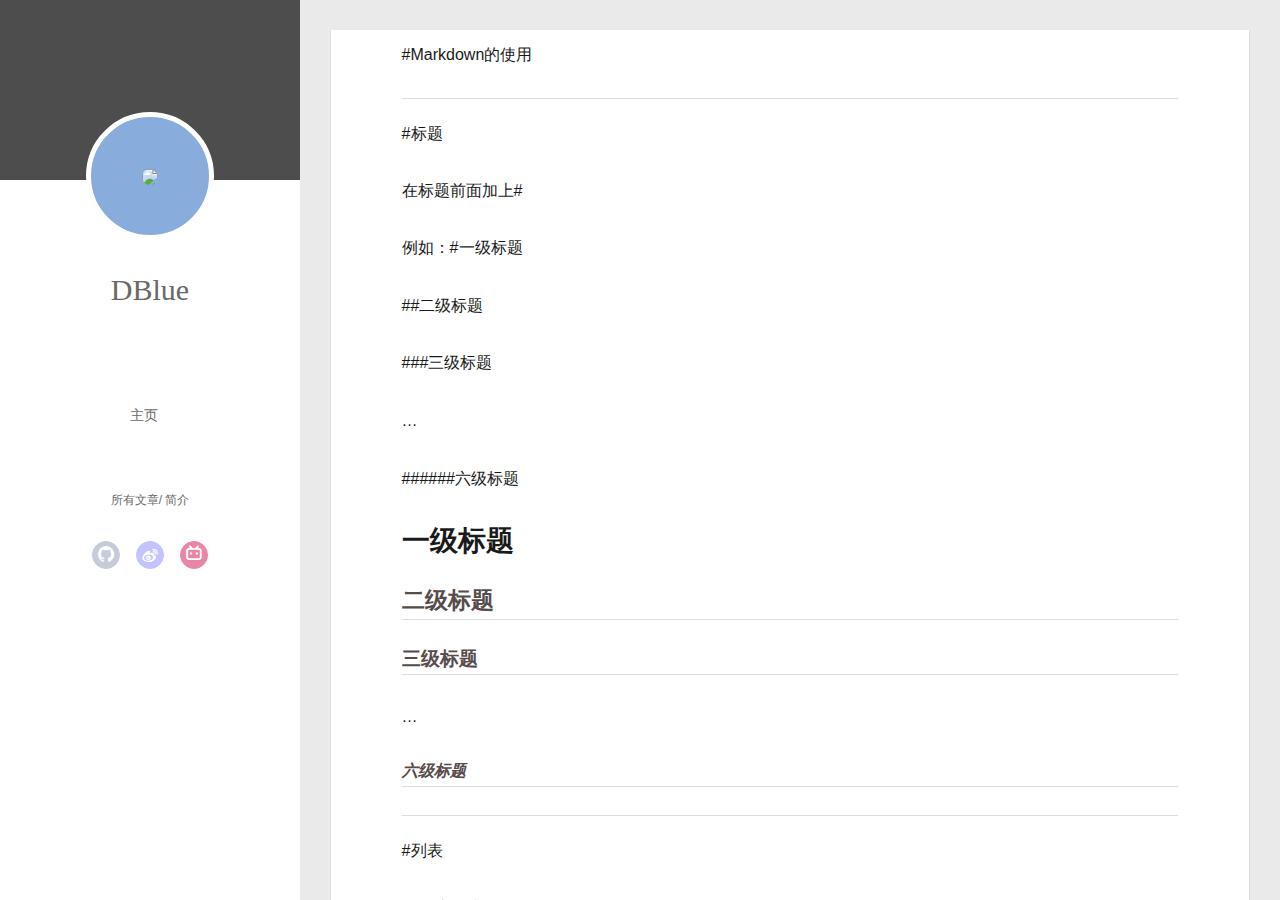
==== commit 496f98c4: "Site updated: 2017-08-15 01:33:29" ====
--- a/index.html
+++ b/index.html
@@ -137,7 +137,7 @@
           <div id="js-content" class="content-ll">
             
   
-    <article id="post-Markdown的使用" class="article article-type-post  article-index" itemscope itemprop="blogPost">
+    <article id="post-Markdown" class="article article-type-post  article-index" itemscope itemprop="blogPost">
   <div class="article-inner">
     
     <div class="article-entry" itemprop="articleBody">
@@ -146,7 +146,6 @@
 <hr>
 <p>#标题</p>
 <p>在标题前面加上#<br><br>例如：#一级标题<br><br>##二级标题<br><br>###三级标题<br><br>…<br><br>######六级标题</p>
-<blockquote>
 <h1 id="一级标题"><a href="#一级标题" class="headerlink" title="一级标题"></a>一级标题</h1><h2 id="二级标题"><a href="#二级标题" class="headerlink" title="二级标题"></a>二级标题</h2><h3 id="三级标题"><a href="#三级标题" class="headerlink" title="三级标题"></a>三级标题</h3><p>…</p>
 <h6 id="六级标题"><a href="#六级标题" class="headerlink" title="六级标题"></a>六级标题</h6><hr>
 <p>#列表</p>
@@ -174,7 +173,9 @@
 </li>
 </ul>
 <hr>
-<p>#引用<br><br>&gt;+文字内容<br>文字内容</p>
+<p>#引用<br><br>&gt;+文字内容</p>
+<blockquote>
+<p>文字内容</p>
 <hr>
 <p>#图片与链接<br><br>链接：[文字内容] (URL)<br><br><a href="http://ctf.bugku.com/" target="_blank" rel="external">刷题时常去的Bugku</a><br><br>图片：![图片名] (URL){Imgcap}{/Imgcap}<br><br><img src="/img/cat.jpg" alt="cat"></p>
 <hr>
@@ -238,7 +239,7 @@
 
       
         <p class="article-more-link">
-          <a class="article-more-a" href="/2017/08/15/Markdown的使用/">展开全文 >></a>
+          <a class="article-more-a" href="/2017/08/15/Markdown/">展开全文 >></a>
         </p>
       
 
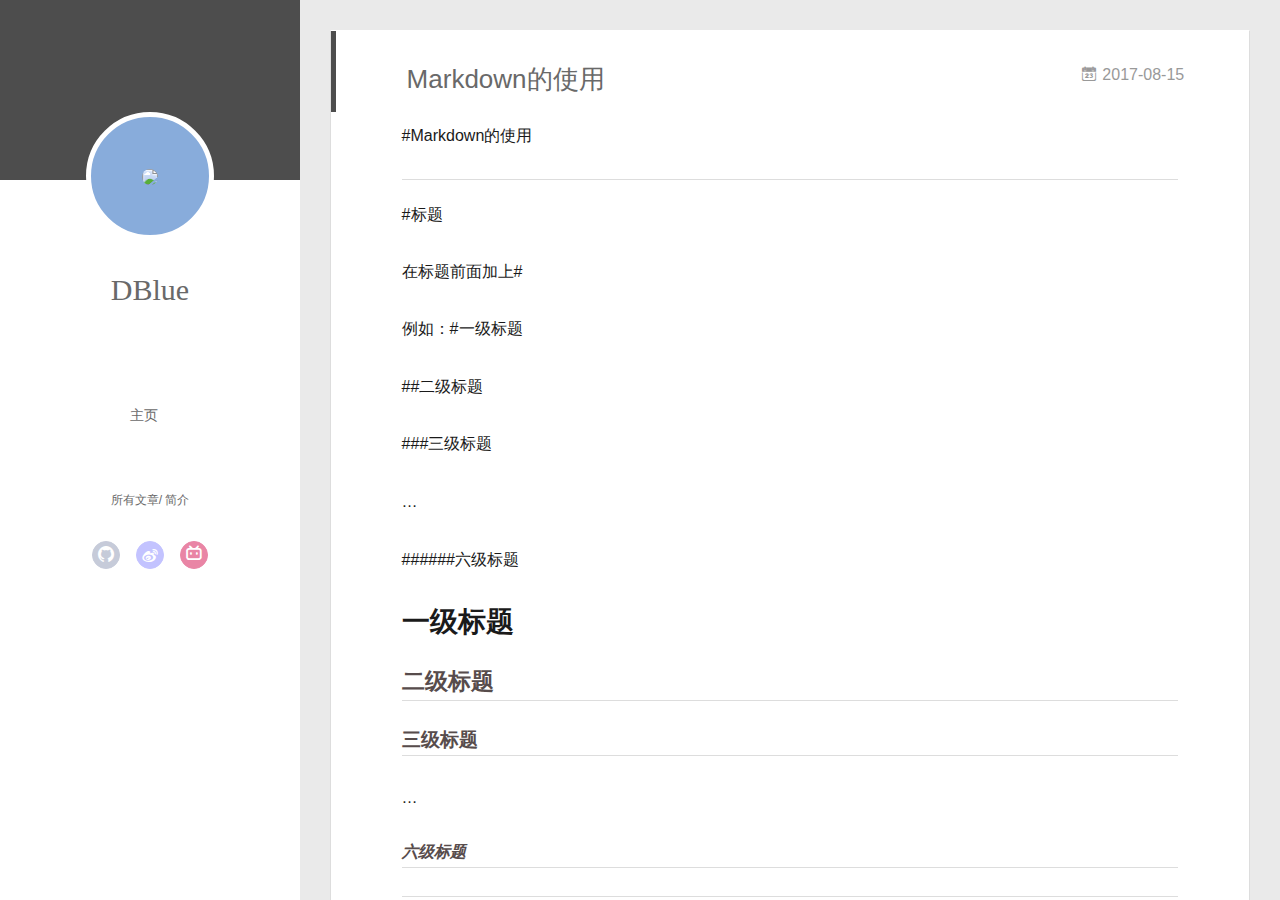
==== commit 5ca1bcf4: "Site updated: 2017-08-15 01:42:28" ====
--- a/index.html
+++ b/index.html
@@ -139,6 +139,21 @@
   
     <article id="post-Markdown" class="article article-type-post  article-index" itemscope itemprop="blogPost">
   <div class="article-inner">
+    
+      <header class="article-header">
+        
+  
+    <h1 itemprop="name">
+      <a class="article-title" href="/2017/08/15/Markdown/">Markdown的使用</a>
+    </h1>
+  
+
+        
+        <a href="/2017/08/15/Markdown/" class="archive-article-date">
+  	<time datetime="2017-08-14T17:28:01.533Z" itemprop="datePublished"><i class="icon-calendar icon"></i>2017-08-15</time>
+</a>
+        
+      </header>
     
     <div class="article-entry" itemprop="articleBody">
       
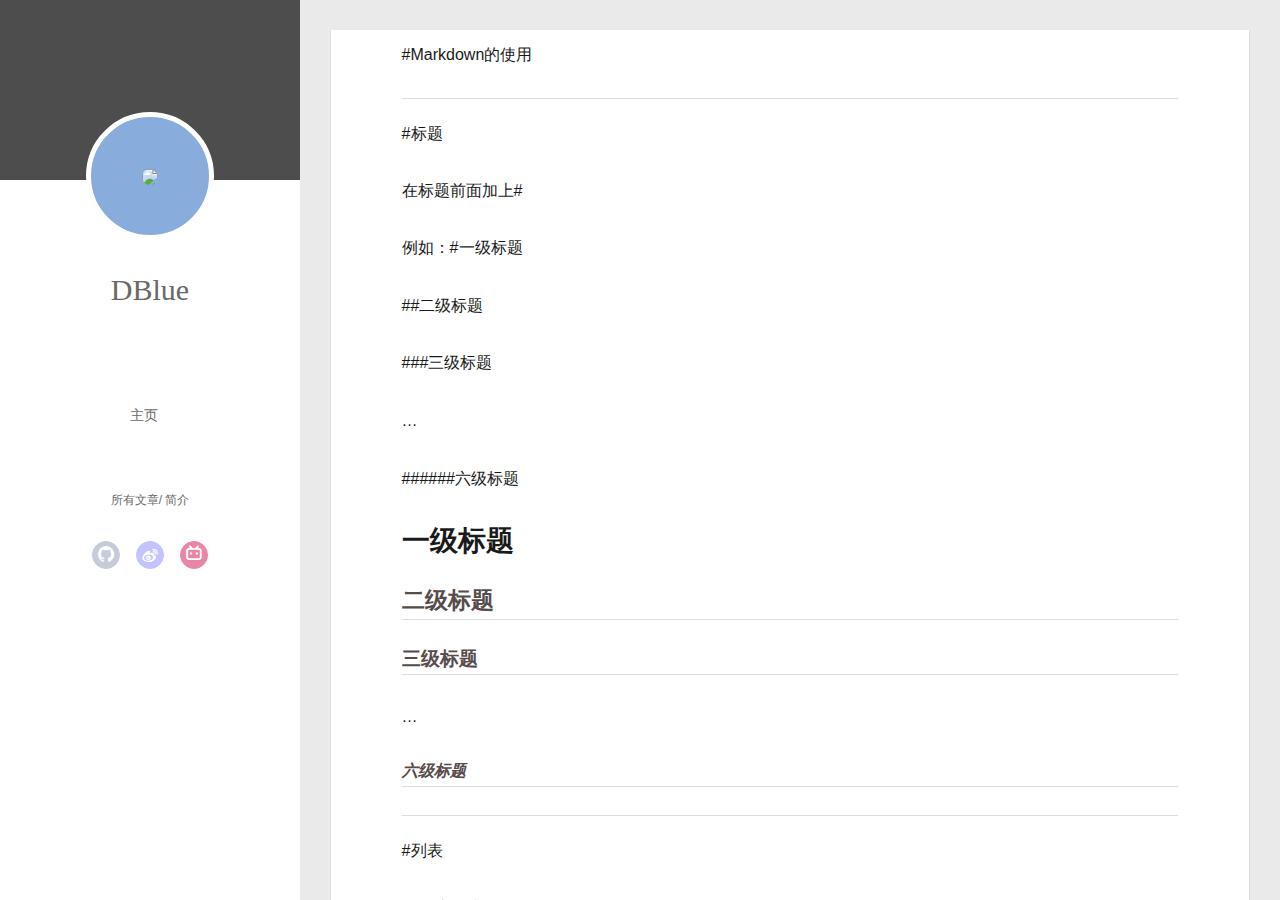
==== commit 0f468c2a: "Site updated: 2017-08-15 01:59:38" ====
--- a/index.html
+++ b/index.html
@@ -137,23 +137,8 @@
           <div id="js-content" class="content-ll">
             
   
-    <article id="post-Markdown" class="article article-type-post  article-index" itemscope itemprop="blogPost">
+    <article id="post-Markdown的使用" class="article article-type-post  article-index" itemscope itemprop="blogPost">
   <div class="article-inner">
-    
-      <header class="article-header">
-        
-  
-    <h1 itemprop="name">
-      <a class="article-title" href="/2017/08/15/Markdown/">Markdown的使用</a>
-    </h1>
-  
-
-        
-        <a href="/2017/08/15/Markdown/" class="archive-article-date">
-  	<time datetime="2017-08-14T17:28:01.533Z" itemprop="datePublished"><i class="icon-calendar icon"></i>2017-08-15</time>
-</a>
-        
-      </header>
     
     <div class="article-entry" itemprop="articleBody">
       
@@ -192,7 +177,7 @@
 <blockquote>
 <p>文字内容</p>
 <hr>
-<p>#图片与链接<br><br>链接：[文字内容] (URL)<br><br><a href="http://ctf.bugku.com/" target="_blank" rel="external">刷题时常去的Bugku</a><br><br>图片：![图片名] (URL){Imgcap}{/Imgcap}<br><br><img src="/img/cat.jpg" alt="cat"></p>
+<p>#图片与链接<br><br>链接：[文字内容] (URL)<br><br><a href="http://ctf.bugku.com/" target="_blank" rel="external">刷题时常去的Bugku</a><br><br>图片：![图片名] (URL){Imgcap}{/Imgcap}<br><br><img src="http://img.blog.csdn.net/20170815015639938?watermark/2/text/aHR0cDovL2Jsb2cuY3Nkbi5uZXQvZ2tjMTExOQ==/font/5a6L5L2T/fontsize/400/fill/I0JBQkFCMA==/dissolve/70/gravity/SouthEast" alt="cat"></p>
 <hr>
 <p>#斜体与粗体</p>
 <p>##文字内容与<em>号之间不能有空格<br><br><strong> 粗体 </strong><br><br><strong>粗体</strong><br><br></em> 斜体 <em><br><br></em>斜体*</p>
@@ -215,8 +200,8 @@
 </tr>
 </tbody>
 </table>
+<p>*列表内容| 、 - 之间多余的空格会被忽略 <br></p>
 <ul>
-<li>| 、 - 之间多余的空格会被忽略<br></li>
 <li>默认标题栏居中对齐，内容居左对齐<br></li>
 <li>内容和 | 之间的多余空格会被忽略，每行第一个 | 和最后一个 | 可以省略，- 的数量至少要有一个</li>
 </ul>
@@ -240,7 +225,7 @@
 <p>#代码块<br>\<figure class="highlight plain"><table><tr><td class="gutter"><pre><div class="line">1</div><div class="line">2</div></pre></td><td class="code"><pre><div class="line">&lt;br&gt;</div><div class="line">使用Tab键缩进</div></pre></td></tr></table></figure></p>
 <p>#! /usr/bin/env python<br>print “Hello world!”<br>```</p>
 <hr>
-<p>#分割线<br>输入<em>*</em>就行了</p>
+<p>#分割线<br>输入***就行了</p>
 <hr>
 
       
@@ -254,7 +239,7 @@
 
       
         <p class="article-more-link">
-          <a class="article-more-a" href="/2017/08/15/Markdown/">展开全文 >></a>
+          <a class="article-more-a" href="/2017/08/15/Markdown的使用/">展开全文 >></a>
         </p>
       
 
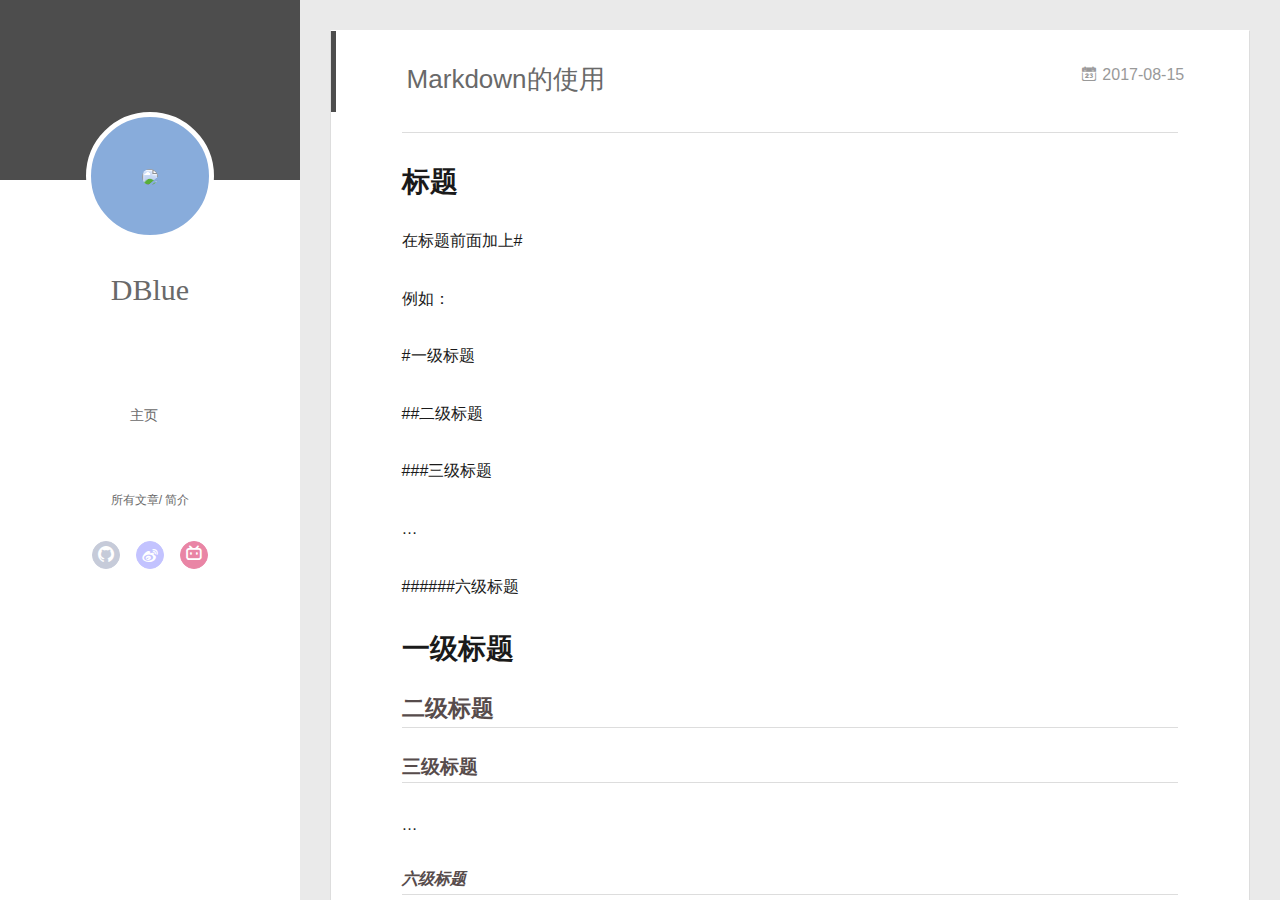
==== commit 2a501701: "Site updated: 2017-08-15 02:28:52" ====
--- a/index.html
+++ b/index.html
@@ -140,50 +140,60 @@
     <article id="post-Markdown的使用" class="article article-type-post  article-index" itemscope itemprop="blogPost">
   <div class="article-inner">
     
+      <header class="article-header">
+        
+  
+    <h1 itemprop="name">
+      <a class="article-title" href="/2017/08/15/Markdown的使用/">Markdown的使用</a>
+    </h1>
+  
+
+        
+        <a href="/2017/08/15/Markdown的使用/" class="archive-article-date">
+  	<time datetime="2017-08-14T17:58:11.219Z" itemprop="datePublished"><i class="icon-calendar icon"></i>2017-08-15</time>
+</a>
+        
+      </header>
+    
     <div class="article-entry" itemprop="articleBody">
       
-        <p>#Markdown的使用</p>
-<hr>
-<p>#标题</p>
-<p>在标题前面加上#<br><br>例如：#一级标题<br><br>##二级标题<br><br>###三级标题<br><br>…<br><br>######六级标题</p>
+        <hr>
+<h1 id="标题"><a href="#标题" class="headerlink" title="标题"></a>标题</h1><p>在标题前面加上#<br><br>例如：<br><br>#一级标题<br><br>##二级标题<br><br>###三级标题<br><br>…<br><br>######六级标题</p>
 <h1 id="一级标题"><a href="#一级标题" class="headerlink" title="一级标题"></a>一级标题</h1><h2 id="二级标题"><a href="#二级标题" class="headerlink" title="二级标题"></a>二级标题</h2><h3 id="三级标题"><a href="#三级标题" class="headerlink" title="三级标题"></a>三级标题</h3><p>…</p>
 <h6 id="六级标题"><a href="#六级标题" class="headerlink" title="六级标题"></a>六级标题</h6><hr>
-<p>#列表</p>
-<p>##无序列表</p>
+<h1 id="列表"><a href="#列表" class="headerlink" title="列表"></a>列表</h1><h2 id="无序列表"><a href="#无序列表" class="headerlink" title="无序列表"></a>无序列表</h2><ul>
+<li><blockquote>
+<p>*+空格+文字内容<br></p>
+</blockquote>
+</li>
+</ul>
 <ul>
 <li><blockquote>
-<p>*+空格+文字内容<br></p>
-<ul>
-<li><blockquote>
-<p>-+空格+文字内容<br>##有序列表</p>
+<p>-+空格+文字内容<br></p>
 </blockquote>
 </li>
 </ul>
-<ol>
+<h2 id="有序列表"><a href="#有序列表" class="headerlink" title="有序列表"></a>有序列表</h2><ol>
 <li><blockquote>
-<p>1.+空格+文字内容</p>
+<p>1.+空格+文字内容<br></p>
 </blockquote>
 </li>
 <li><blockquote>
-<p>2.+空格+文字内容</p>
+<p>2.+空格+文字内容<br></p>
 </blockquote>
 </li>
 </ol>
-</blockquote>
-</li>
-</ul>
-<hr>
-<p>#引用<br><br>&gt;+文字内容</p>
+<hr>
+<h1 id="引用"><a href="#引用" class="headerlink" title="引用"></a>引用</h1><p><br>&gt;+文字内容</p>
 <blockquote>
 <p>文字内容</p>
-<hr>
-<p>#图片与链接<br><br>链接：[文字内容] (URL)<br><br><a href="http://ctf.bugku.com/" target="_blank" rel="external">刷题时常去的Bugku</a><br><br>图片：![图片名] (URL){Imgcap}{/Imgcap}<br><br><img src="http://img.blog.csdn.net/20170815015639938?watermark/2/text/aHR0cDovL2Jsb2cuY3Nkbi5uZXQvZ2tjMTExOQ==/font/5a6L5L2T/fontsize/400/fill/I0JBQkFCMA==/dissolve/70/gravity/SouthEast" alt="cat"></p>
-<hr>
-<p>#斜体与粗体</p>
-<p>##文字内容与<em>号之间不能有空格<br><br><strong> 粗体 </strong><br><br><strong>粗体</strong><br><br></em> 斜体 <em><br><br></em>斜体*</p>
-<hr>
-<p>#表格<br>| 左对齐标题 |居中标题 | 右对齐标题| <br><br>| :————-|:———:| ————:|  <br><br>|左对齐 | 居中 | 右对齐 | <br></p>
-</blockquote>
+</blockquote>
+<hr>
+<h1 id="图片与链接"><a href="#图片与链接" class="headerlink" title="图片与链接"></a>图片与链接</h1><p><br>链接：[文字内容] (URL)<br><br><a href="http://ctf.bugku.com/" target="_blank" rel="external">刷题时常去的Bugku</a><br><br>图片：![图片名] (URL){Imgcap}{/Imgcap}<br><br><img src="http://img.blog.csdn.net/20170815015639938?watermark/2/text/aHR0cDovL2Jsb2cuY3Nkbi5uZXQvZ2tjMTExOQ==/font/5a6L5L2T/fontsize/400/fill/I0JBQkFCMA==/dissolve/70/gravity/SouthEast" alt="cat"></p>
+<hr>
+<h1 id="斜体与粗体"><a href="#斜体与粗体" class="headerlink" title="斜体与粗体"></a>斜体与粗体</h1><p><br>**粗体**<br><br><strong>粗体</strong><br><br>*斜体*<br><br><em>斜体</em></p>
+<hr>
+<h1 id="表格"><a href="#表格" class="headerlink" title="表格"></a>表格</h1><blockquote>
 <table>
 <thead>
 <tr>
@@ -200,8 +210,10 @@
 </tr>
 </tbody>
 </table>
-<p>*列表内容| 、 - 之间多余的空格会被忽略 <br></p>
+<p><br><br>| 左对齐标题 |居中标题 | 右对齐标题|<br>| :—————|:————:| —————:|<br>|左对齐 | 居中 | 右对齐 |</p>
+</blockquote>
 <ul>
+<li>列表内容| 、 - 之间多余的空格会被忽略 <br></li>
 <li>默认标题栏居中对齐，内容居左对齐<br></li>
 <li>内容和 | 之间的多余空格会被忽略，每行第一个 | 和最后一个 | 可以省略，- 的数量至少要有一个</li>
 </ul>
@@ -222,10 +234,12 @@
 </tbody>
 </table>
 <hr>
-<p>#代码块<br>\<figure class="highlight plain"><table><tr><td class="gutter"><pre><div class="line">1</div><div class="line">2</div></pre></td><td class="code"><pre><div class="line">&lt;br&gt;</div><div class="line">使用Tab键缩进</div></pre></td></tr></table></figure></p>
-<p>#! /usr/bin/env python<br>print “Hello world!”<br>```</p>
-<hr>
-<p>#分割线<br>输入***就行了</p>
+<h1 id="代码块"><a href="#代码块" class="headerlink" title="代码块"></a>代码块</h1><blockquote>
+<p>```代码```<br><br><br>可以使用Tab键缩进<br><br></p>
+</blockquote>
+<figure class="highlight plain"><table><tr><td class="gutter"><pre><div class="line">1</div><div class="line">2</div></pre></td><td class="code"><pre><div class="line">#! /usr/bin/env python</div><div class="line">print &quot;Hello world!&quot;</div></pre></td></tr></table></figure>
+<hr>
+<h1 id="分割线"><a href="#分割线" class="headerlink" title="分割线"></a>分割线</h1><p>输入***就行了</p>
 <hr>
 
       
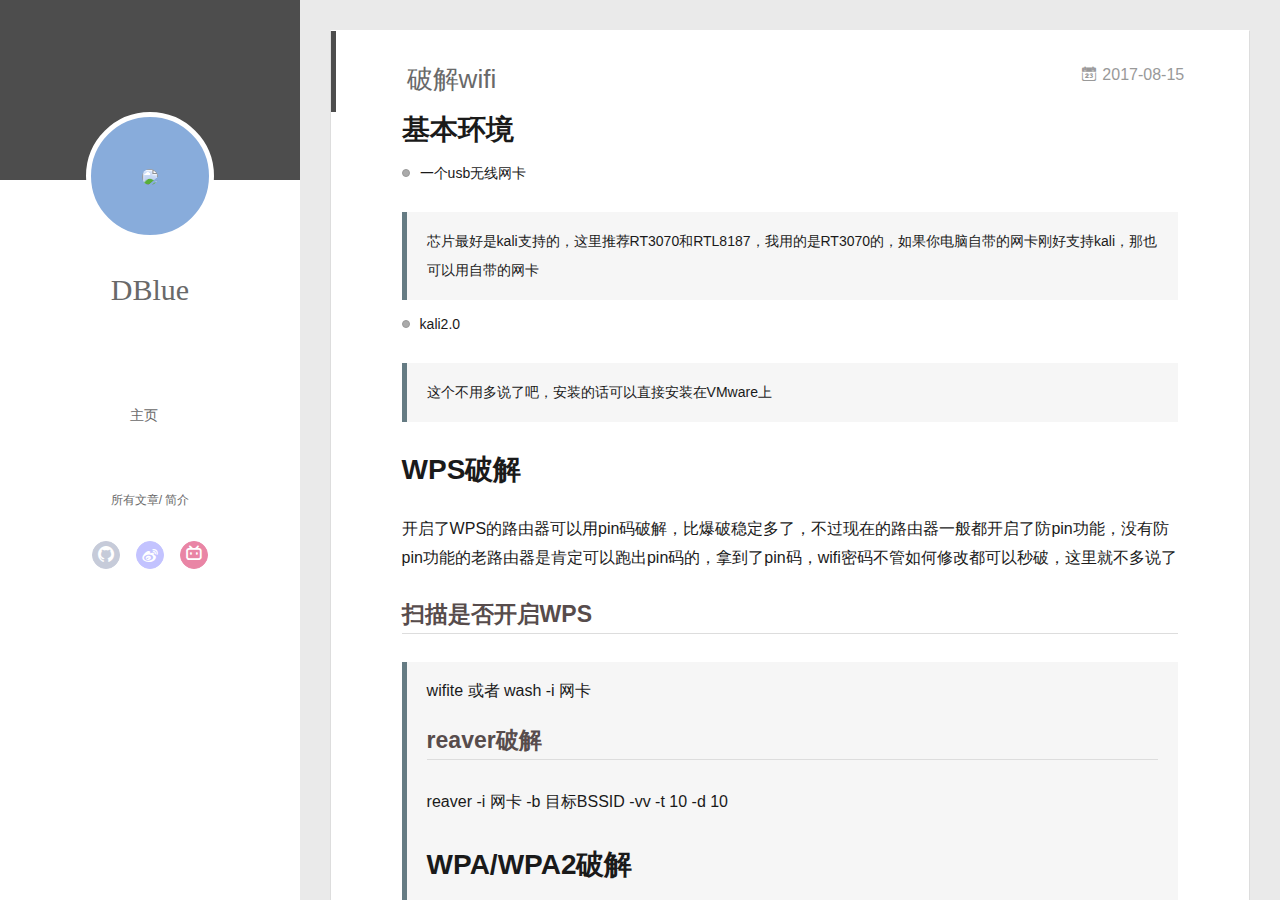
==== commit 83cd8735: "Site updated: 2017-08-15 10:06:41" ====
--- a/index.html
+++ b/index.html
@@ -136,6 +136,125 @@
           </div>
           <div id="js-content" class="content-ll">
             
+  
+    <article id="post-破解wifi" class="article article-type-post  article-index" itemscope itemprop="blogPost">
+  <div class="article-inner">
+    
+      <header class="article-header">
+        
+  
+    <h1 itemprop="name">
+      <a class="article-title" href="/2017/08/15/破解wifi/">破解wifi</a>
+    </h1>
+  
+
+        
+        <a href="/2017/08/15/破解wifi/" class="archive-article-date">
+  	<time datetime="2017-08-15T02:02:58.184Z" itemprop="datePublished"><i class="icon-calendar icon"></i>2017-08-15</time>
+</a>
+        
+      </header>
+    
+    <div class="article-entry" itemprop="articleBody">
+      
+        <h1 id="基本环境"><a href="#基本环境" class="headerlink" title="基本环境"></a>基本环境</h1><ul>
+<li><p>一个usb无线网卡</p>
+<blockquote>
+<p>芯片最好是kali支持的，这里推荐RT3070和RTL8187，我用的是RT3070的，如果你电脑自带的网卡刚好支持kali，那也可以用自带的网卡</p>
+</blockquote>
+</li>
+<li><p>kali2.0</p>
+<blockquote>
+<p>这个不用多说了吧，安装的话可以直接安装在VMware上</p>
+</blockquote>
+</li>
+</ul>
+<h1 id="WPS破解"><a href="#WPS破解" class="headerlink" title="WPS破解"></a>WPS破解</h1><p>开启了WPS的路由器可以用pin码破解，比爆破稳定多了，不过现在的路由器一般都开启了防pin功能，没有防pin功能的老路由器是肯定可以跑出pin码的，拿到了pin码，wifi密码不管如何修改都可以秒破，这里就不多说了</p>
+<h2 id="扫描是否开启WPS"><a href="#扫描是否开启WPS" class="headerlink" title="扫描是否开启WPS"></a>扫描是否开启WPS</h2><blockquote>
+<p>wifite 或者 wash -i 网卡</p>
+<h2 id="reaver破解"><a href="#reaver破解" class="headerlink" title="reaver破解"></a>reaver破解</h2><p>reaver -i 网卡 -b  目标BSSID -vv -t 10 -d 10</p>
+<h1 id="WPA-WPA2破解"><a href="#WPA-WPA2破解" class="headerlink" title="WPA/WPA2破解"></a>WPA/WPA2破解</h1><p>这个就要靠字典爆破了，爆破的成功与否取决于你的字典是否强大，爆破的工具很多，今天就只写一下用Aircrack-ng爆破吧</p>
+<h2 id="开启你的kali，插上你的网卡"><a href="#开启你的kali，插上你的网卡" class="headerlink" title="开启你的kali，插上你的网卡"></a>开启你的kali，插上你的网卡</h2><p>找到你自己的网卡并连接</p>
+</blockquote>
+<p><img src="http://img.blog.csdn.net/20170815090424744?watermark/2/text/aHR0cDovL2Jsb2cuY3Nkbi5uZXQvZ2tjMTExOQ==/font/5a6L5L2T/fontsize/400/fill/I0JBQkFCMA==/dissolve/70/gravity/SouthEast" alt="网卡"></p>
+<h2 id="查看网卡"><a href="#查看网卡" class="headerlink" title="查看网卡"></a>查看网卡</h2><blockquote>
+<p>kali终端输入ifconfig</p>
+</blockquote>
+<p><img src="http://img.blog.csdn.net/20170815091034821?watermark/2/text/aHR0cDovL2Jsb2cuY3Nkbi5uZXQvZ2tjMTExOQ==/font/5a6L5L2T/fontsize/400/fill/I0JBQkFCMA==/dissolve/70/gravity/SouthEast" alt="ifconfig"></p>
+<h2 id="开启网卡监听模式"><a href="#开启网卡监听模式" class="headerlink" title="开启网卡监听模式"></a>开启网卡监听模式</h2><blockquote>
+<p>airmon-ng start wlan0 开启monitor mode<br>wlan0是我的网卡</p>
+</blockquote>
+<p><img src="http://img.blog.csdn.net/20170815091718237?watermark/2/text/aHR0cDovL2Jsb2cuY3Nkbi5uZXQvZ2tjMTExOQ==/font/5a6L5L2T/fontsize/400/fill/I0JBQkFCMA==/dissolve/70/gravity/SouthEast" alt="wlan0mon"><br><br></p>
+<blockquote>
+<p>可以看到这里的网卡开启了监听模式<br>wlan0变成了wlan0mon</p>
+</blockquote>
+<p><img src="http://img.blog.csdn.net/20170815092054272?watermark/2/text/aHR0cDovL2Jsb2cuY3Nkbi5uZXQvZ2tjMTExOQ==/font/5a6L5L2T/fontsize/400/fill/I0JBQkFCMA==/dissolve/70/gravity/SouthEast" alt="wlan0mon-2"></p>
+<h2 id="扫描附近网络"><a href="#扫描附近网络" class="headerlink" title="扫描附近网络"></a>扫描附近网络</h2><blockquote>
+<p>airodump-ng wlan0mon</p>
+</blockquote>
+<p><img src="http://img.blog.csdn.net/20170815092511373?watermark/2/text/aHR0cDovL2Jsb2cuY3Nkbi5uZXQvZ2tjMTExOQ==/font/5a6L5L2T/fontsize/400/fill/I0JBQkFCMA==/dissolve/70/gravity/SouthEast" alt="这里写图片描述"></p>
+<h2 id="保存扫描信息"><a href="#保存扫描信息" class="headerlink" title="保存扫描信息"></a>保存扫描信息</h2><blockquote>
+<p>airodump-ng –bssid 路由器bssid -c 信道 -w 保存位置 wlan0mon<br>随便选个，就抓这个吧，BSSID：C8:3A:35:33:5D:68<br>airodump-ng –bssid C8:3A:35:33:5D:68 -c 6 -w /root/桌面/wpa-test wlan0mon<br>-c是信道 就是那个CH下面显示的数字 -w 在kali上保存的位置</p>
+</blockquote>
+<p><img src="http://img.blog.csdn.net/20170815094725488?watermark/2/text/aHR0cDovL2Jsb2cuY3Nkbi5uZXQvZ2tjMTExOQ==/font/5a6L5L2T/fontsize/400/fill/I0JBQkFCMA==/dissolve/70/gravity/SouthEast" alt="img3-8"></p>
+<blockquote>
+<p>这时候扫到了更多的客户端<br>随便找一个，就这个吧 STA：00:F7:77:B7:70:64<br>这时候让他继续抓握手包，重新开一个终端</p>
+</blockquote>
+<h2 id="DeAuth攻击"><a href="#DeAuth攻击" class="headerlink" title="DeAuth攻击"></a>DeAuth攻击</h2><blockquote>
+<p>aireplay-ng –deauth 攻击次数 -a 路由器bssid -h 客户端  wlan0mon<br>aireplay-ng –deauth 5 -a C8:3A:35:33:5D:68 -h 00:F7:77:B7:70:64 wlan0mon<br>这时候另一个终端抓到了握手包</p>
+</blockquote>
+<p><img src="http://img.blog.csdn.net/20170815095219166?watermark/2/text/aHR0cDovL2Jsb2cuY3Nkbi5uZXQvZ2tjMTExOQ==/font/5a6L5L2T/fontsize/400/fill/I0JBQkFCMA==/dissolve/70/gravity/SouthEast" alt="img3-9"></p>
+<h2 id="开始爆破"><a href="#开始爆破" class="headerlink" title="开始爆破"></a>开始爆破</h2><blockquote>
+<p>aircrack-ng -w 字典位置  握手包位置<br>aircrack-ng -w /dic/弱口令.txt /root/桌面/wpa-test-01.cap</p>
+</blockquote>
+<p><img src="http://img.blog.csdn.net/20170815095604384?watermark/2/text/aHR0cDovL2Jsb2cuY3Nkbi5uZXQvZ2tjMTExOQ==/font/5a6L5L2T/fontsize/400/fill/I0JBQkFCMA==/dissolve/70/gravity/SouthEast" alt="img3-10"></p>
+<blockquote>
+<p>等结果就行了，爆破还是很费时间的，我就不等它出结果直接关了<br>总之，kali上使用Aircrack-ng爆破就是这样啦=、=</p>
+</blockquote>
+<h2 id="Windows上爆破"><a href="#Windows上爆破" class="headerlink" title="Windows上爆破"></a>Windows上爆破</h2><blockquote>
+<p>你们可以去下个EWSA，使用GPU加速，会比Aircrack-ng爆破速度快一点，图形化操作界面，适合新手</p>
+</blockquote>
+<h2 id="还有很多种爆破工具和方法，这里就不一一列举了"><a href="#还有很多种爆破工具和方法，这里就不一一列举了" class="headerlink" title="还有很多种爆破工具和方法，这里就不一一列举了"></a>还有很多种爆破工具和方法，这里就不一一列举了</h2>
+      
+
+      
+    </div>
+    <div class="article-info article-info-index">
+      
+      
+      
+
+      
+        <p class="article-more-link">
+          <a class="article-more-a" href="/2017/08/15/破解wifi/">展开全文 >></a>
+        </p>
+      
+
+      
+      <div class="clearfix"></div>
+    </div>
+  </div>
+</article>
+
+<aside class="wrap-side-operation">
+    <div class="mod-side-operation">
+        
+        <div class="jump-container" id="js-jump-container" style="display:none;">
+            <a href="javascript:void(0)" class="mod-side-operation__jump-to-top">
+                <i class="icon-font icon-back"></i>
+            </a>
+            <div id="js-jump-plan-container" class="jump-plan-container" style="top: -11px;">
+                <i class="icon-font icon-plane jump-plane"></i>
+            </div>
+        </div>
+        
+        
+    </div>
+</aside>
+
+
+
+
   
     <article id="post-Markdown的使用" class="article article-type-post  article-index" itemscope itemprop="blogPost">
   <div class="article-inner">
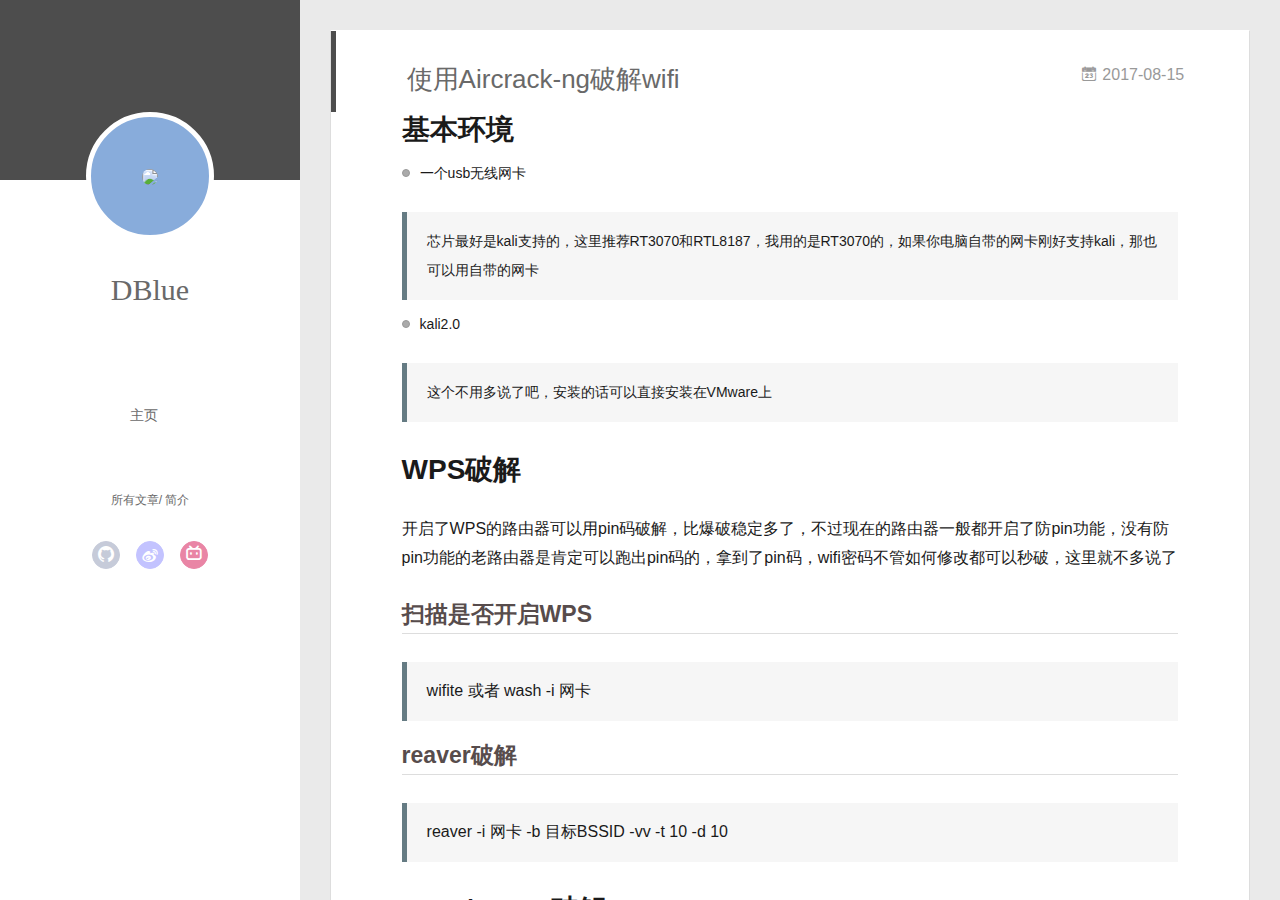
==== commit 6b94e2f1: "Site updated: 2017-08-15 22:36:38" ====
--- a/index.html
+++ b/index.html
@@ -137,19 +137,19 @@
           <div id="js-content" class="content-ll">
             
   
-    <article id="post-破解wifi" class="article article-type-post  article-index" itemscope itemprop="blogPost">
+    <article id="post-使用Aircrack-ng破解wifi" class="article article-type-post  article-index" itemscope itemprop="blogPost">
   <div class="article-inner">
     
       <header class="article-header">
         
   
     <h1 itemprop="name">
-      <a class="article-title" href="/2017/08/15/破解wifi/">破解wifi</a>
+      <a class="article-title" href="/2017/08/15/使用Aircrack-ng破解wifi/">使用Aircrack-ng破解wifi</a>
     </h1>
   
 
         
-        <a href="/2017/08/15/破解wifi/" class="archive-article-date">
+        <a href="/2017/08/15/使用Aircrack-ng破解wifi/" class="archive-article-date">
   	<time datetime="2017-08-15T02:02:58.184Z" itemprop="datePublished"><i class="icon-calendar icon"></i>2017-08-15</time>
 </a>
         
@@ -172,9 +172,13 @@
 <h1 id="WPS破解"><a href="#WPS破解" class="headerlink" title="WPS破解"></a>WPS破解</h1><p>开启了WPS的路由器可以用pin码破解，比爆破稳定多了，不过现在的路由器一般都开启了防pin功能，没有防pin功能的老路由器是肯定可以跑出pin码的，拿到了pin码，wifi密码不管如何修改都可以秒破，这里就不多说了</p>
 <h2 id="扫描是否开启WPS"><a href="#扫描是否开启WPS" class="headerlink" title="扫描是否开启WPS"></a>扫描是否开启WPS</h2><blockquote>
 <p>wifite 或者 wash -i 网卡</p>
-<h2 id="reaver破解"><a href="#reaver破解" class="headerlink" title="reaver破解"></a>reaver破解</h2><p>reaver -i 网卡 -b  目标BSSID -vv -t 10 -d 10</p>
+</blockquote>
+<h2 id="reaver破解"><a href="#reaver破解" class="headerlink" title="reaver破解"></a>reaver破解</h2><blockquote>
+<p>reaver -i 网卡 -b  目标BSSID -vv -t 10 -d 10</p>
+</blockquote>
 <h1 id="WPA-WPA2破解"><a href="#WPA-WPA2破解" class="headerlink" title="WPA/WPA2破解"></a>WPA/WPA2破解</h1><p>这个就要靠字典爆破了，爆破的成功与否取决于你的字典是否强大，爆破的工具很多，今天就只写一下用Aircrack-ng爆破吧</p>
-<h2 id="开启你的kali，插上你的网卡"><a href="#开启你的kali，插上你的网卡" class="headerlink" title="开启你的kali，插上你的网卡"></a>开启你的kali，插上你的网卡</h2><p>找到你自己的网卡并连接</p>
+<h2 id="开启你的kali，插上你的网卡"><a href="#开启你的kali，插上你的网卡" class="headerlink" title="开启你的kali，插上你的网卡"></a>开启你的kali，插上你的网卡</h2><blockquote>
+<p>找到你自己的网卡并连接</p>
 </blockquote>
 <p><img src="http://img.blog.csdn.net/20170815090424744?watermark/2/text/aHR0cDovL2Jsb2cuY3Nkbi5uZXQvZ2tjMTExOQ==/font/5a6L5L2T/fontsize/400/fill/I0JBQkFCMA==/dissolve/70/gravity/SouthEast" alt="网卡"></p>
 <h2 id="查看网卡"><a href="#查看网卡" class="headerlink" title="查看网卡"></a>查看网卡</h2><blockquote>
@@ -226,7 +230,7 @@
 
       
         <p class="article-more-link">
-          <a class="article-more-a" href="/2017/08/15/破解wifi/">展开全文 >></a>
+          <a class="article-more-a" href="/2017/08/15/使用Aircrack-ng破解wifi/">展开全文 >></a>
         </p>
       
 
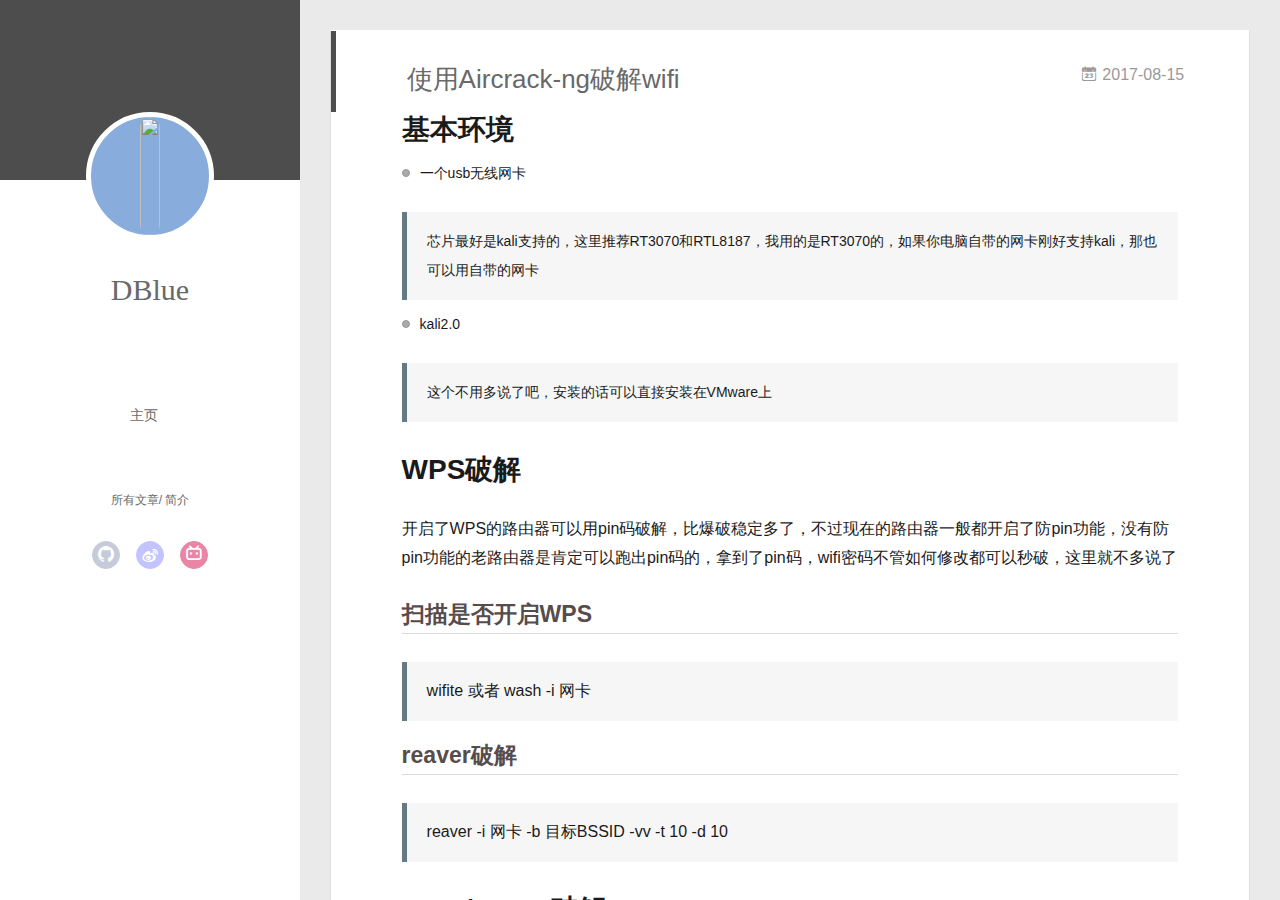
==== commit 79922e66: "Site updated: 2017-12-10 00:21:45" ====
--- a/index.html
+++ b/index.html
@@ -42,7 +42,7 @@
 <div class="intrude-less">
 	<header id="header" class="inner">
 		<a href="/" class="profilepic">
-			<img src="0" class="js-avatar">
+		<img src="null" class="js-avatar show">
 		</a>
 		<hgroup>
 		  <h1 class="header-author"><a href="/">DBlue</a></h1>
@@ -496,193 +496,7 @@
   </div>
 </footer>
     </div>
-    <script>
-	var yiliaConfig = {
-		mathjax: false,
-		isHome: true,
-		isPost: false,
-		isArchive: false,
-		isTag: false,
-		isCategory: false,
-		open_in_new: false,
-		toc_hide_index: true,
-		root: "/",
-		innerArchive: true,
-		showTags: false
-	}
-</script>
-
-<script>!function(t){function n(e){if(r[e])return r[e].exports;var i=r[e]={exports:{},id:e,loaded:!1};return t[e].call(i.exports,i,i.exports,n),i.loaded=!0,i.exports}var r={};n.m=t,n.c=r,n.p="./",n(0)}([function(t,n,r){r(195),t.exports=r(191)},function(t,n,r){var e=r(3),i=r(52),o=r(27),u=r(28),c=r(53),f="prototype",a=function(t,n,r){var s,l,h,v,p=t&a.F,d=t&a.G,y=t&a.S,g=t&a.P,b=t&a.B,m=d?e:y?e[n]||(e[n]={}):(e[n]||{})[f],x=d?i:i[n]||(i[n]={}),w=x[f]||(x[f]={});d&&(r=n);for(s in r)l=!p&&m&&void 0!==m[s],h=(l?m:r)[s],v=b&&l?c(h,e):g&&"function"==typeof h?c(Function.call,h):h,m&&u(m,s,h,t&a.U),x[s]!=h&&o(x,s,v),g&&w[s]!=h&&(w[s]=h)};e.core=i,a.F=1,a.G=2,a.S=4,a.P=8,a.B=16,a.W=32,a.U=64,a.R=128,t.exports=a},function(t,n,r){var e=r(6);t.exports=function(t){if(!e(t))throw TypeError(t+" is not an object!");return t}},function(t,n){var r=t.exports="undefined"!=typeof window&&window.Math==Math?window:"undefined"!=typeof self&&self.Math==Math?self:Function("return this")();"number"==typeof __g&&(__g=r)},function(t,n){t.exports=function(t){try{return!!t()}catch(t){return!0}}},function(t,n){var r=t.exports="undefined"!=typeof window&&window.Math==Math?window:"undefined"!=typeof self&&self.Math==Math?self:Function("return this")();"number"==typeof __g&&(__g=r)},function(t,n){t.exports=function(t){return"object"==typeof t?null!==t:"function"==typeof t}},function(t,n,r){var e=r(126)("wks"),i=r(76),o=r(3).Symbol,u="function"==typeof o;(t.exports=function(t){return e[t]||(e[t]=u&&o[t]||(u?o:i)("Symbol."+t))}).store=e},function(t,n){var r={}.hasOwnProperty;t.exports=function(t,n){return r.call(t,n)}},function(t,n,r){var e=r(94),i=r(33);t.exports=function(t){return e(i(t))}},function(t,n,r){t.exports=!r(4)(function(){return 7!=Object.defineProperty({},"a",{get:function(){return 7}}).a})},function(t,n,r){var e=r(2),i=r(167),o=r(50),u=Object.defineProperty;n.f=r(10)?Object.defineProperty:function(t,n,r){if(e(t),n=o(n,!0),e(r),i)try{return u(t,n,r)}catch(t){}if("get"in r||"set"in r)throw TypeError("Accessors not supported!");return"value"in r&&(t[n]=r.value),t}},function(t,n,r){t.exports=!r(18)(function(){return 7!=Object.defineProperty({},"a",{get:function(){return 7}}).a})},function(t,n,r){var e=r(14),i=r(22);t.exports=r(12)?function(t,n,r){return e.f(t,n,i(1,r))}:function(t,n,r){return t[n]=r,t}},function(t,n,r){var e=r(20),i=r(58),o=r(42),u=Object.defineProperty;n.f=r(12)?Object.defineProperty:function(t,n,r){if(e(t),n=o(n,!0),e(r),i)try{return u(t,n,r)}catch(t){}if("get"in r||"set"in r)throw TypeError("Accessors not supported!");return"value"in r&&(t[n]=r.value),t}},function(t,n,r){var e=r(40)("wks"),i=r(23),o=r(5).Symbol,u="function"==typeof o;(t.exports=function(t){return e[t]||(e[t]=u&&o[t]||(u?o:i)("Symbol."+t))}).store=e},function(t,n,r){var e=r(67),i=Math.min;t.exports=function(t){return t>0?i(e(t),9007199254740991):0}},function(t,n,r){var e=r(46);t.exports=function(t){return Object(e(t))}},function(t,n){t.exports=function(t){try{return!!t()}catch(t){return!0}}},function(t,n,r){var e=r(63),i=r(34);t.exports=Object.keys||function(t){return e(t,i)}},function(t,n,r){var e=r(21);t.exports=function(t){if(!e(t))throw TypeError(t+" is not an object!");return t}},function(t,n){t.exports=function(t){return"object"==typeof t?null!==t:"function"==typeof t}},function(t,n){t.exports=function(t,n){return{enumerable:!(1&t),configurable:!(2&t),writable:!(4&t),value:n}}},function(t,n){var r=0,e=Math.random();t.exports=function(t){return"Symbol(".concat(void 0===t?"":t,")_",(++r+e).toString(36))}},function(t,n){var r={}.hasOwnProperty;t.exports=function(t,n){return r.call(t,n)}},function(t,n){var r=t.exports={version:"2.4.0"};"number"==typeof __e&&(__e=r)},function(t,n){t.exports=function(t){if("function"!=typeof t)throw TypeError(t+" is not a function!");return t}},function(t,n,r){var e=r(11),i=r(66);t.exports=r(10)?function(t,n,r){return e.f(t,n,i(1,r))}:function(t,n,r){return t[n]=r,t}},function(t,n,r){var e=r(3),i=r(27),o=r(24),u=r(76)("src"),c="toString",f=Function[c],a=(""+f).split(c);r(52).inspectSource=function(t){return f.call(t)},(t.exports=function(t,n,r,c){var f="function"==typeof r;f&&(o(r,"name")||i(r,"name",n)),t[n]!==r&&(f&&(o(r,u)||i(r,u,t[n]?""+t[n]:a.join(String(n)))),t===e?t[n]=r:c?t[n]?t[n]=r:i(t,n,r):(delete t[n],i(t,n,r)))})(Function.prototype,c,function(){return"function"==typeof this&&this[u]||f.call(this)})},function(t,n,r){var e=r(1),i=r(4),o=r(46),u=function(t,n,r,e){var i=String(o(t)),u="<"+n;return""!==r&&(u+=" "+r+'="'+String(e).replace(/"/g,"&quot;")+'"'),u+">"+i+"</"+n+">"};t.exports=function(t,n){var r={};r[t]=n(u),e(e.P+e.F*i(function(){var n=""[t]('"');return n!==n.toLowerCase()||n.split('"').length>3}),"String",r)}},function(t,n,r){var e=r(115),i=r(46);t.exports=function(t){return e(i(t))}},function(t,n,r){var e=r(116),i=r(66),o=r(30),u=r(50),c=r(24),f=r(167),a=Object.getOwnPropertyDescriptor;n.f=r(10)?a:function(t,n){if(t=o(t),n=u(n,!0),f)try{return a(t,n)}catch(t){}if(c(t,n))return i(!e.f.call(t,n),t[n])}},function(t,n,r){var e=r(24),i=r(17),o=r(145)("IE_PROTO"),u=Object.prototype;t.exports=Object.getPrototypeOf||function(t){return t=i(t),e(t,o)?t[o]:"function"==typeof t.constructor&&t instanceof t.constructor?t.constructor.prototype:t instanceof Object?u:null}},function(t,n){t.exports=function(t){if(void 0==t)throw TypeError("Can't call method on  "+t);return t}},function(t,n){t.exports="constructor,hasOwnProperty,isPrototypeOf,propertyIsEnumerable,toLocaleString,toString,valueOf".split(",")},function(t,n){t.exports={}},function(t,n){t.exports=!0},function(t,n){n.f={}.propertyIsEnumerable},function(t,n,r){var e=r(14).f,i=r(8),o=r(15)("toStringTag");t.exports=function(t,n,r){t&&!i(t=r?t:t.prototype,o)&&e(t,o,{configurable:!0,value:n})}},function(t,n,r){var e=r(40)("keys"),i=r(23);t.exports=function(t){return e[t]||(e[t]=i(t))}},function(t,n,r){var e=r(5),i="__core-js_shared__",o=e[i]||(e[i]={});t.exports=function(t){return o[t]||(o[t]={})}},function(t,n){var r=Math.ceil,e=Math.floor;t.exports=function(t){return isNaN(t=+t)?0:(t>0?e:r)(t)}},function(t,n,r){var e=r(21);t.exports=function(t,n){if(!e(t))return t;var r,i;if(n&&"function"==typeof(r=t.toString)&&!e(i=r.call(t)))return i;if("function"==typeof(r=t.valueOf)&&!e(i=r.call(t)))return i;if(!n&&"function"==typeof(r=t.toString)&&!e(i=r.call(t)))return i;throw TypeError("Can't convert object to primitive value")}},function(t,n,r){var e=r(5),i=r(25),o=r(36),u=r(44),c=r(14).f;t.exports=function(t){var n=i.Symbol||(i.Symbol=o?{}:e.Symbol||{});"_"==t.charAt(0)||t in n||c(n,t,{value:u.f(t)})}},function(t,n,r){n.f=r(15)},function(t,n){var r={}.toString;t.exports=function(t){return r.call(t).slice(8,-1)}},function(t,n){t.exports=function(t){if(void 0==t)throw TypeError("Can't call method on  "+t);return t}},function(t,n,r){var e=r(4);t.exports=function(t,n){return!!t&&e(function(){n?t.call(null,function(){},1):t.call(null)})}},function(t,n,r){var e=r(53),i=r(115),o=r(17),u=r(16),c=r(203);t.exports=function(t,n){var r=1==t,f=2==t,a=3==t,s=4==t,l=6==t,h=5==t||l,v=n||c;return function(n,c,p){for(var d,y,g=o(n),b=i(g),m=e(c,p,3),x=u(b.length),w=0,S=r?v(n,x):f?v(n,0):void 0;x>w;w++)if((h||w in b)&&(d=b[w],y=m(d,w,g),t))if(r)S[w]=y;else if(y)switch(t){case 3:return!0;case 5:return d;case 6:return w;case 2:S.push(d)}else if(s)return!1;return l?-1:a||s?s:S}}},function(t,n,r){var e=r(1),i=r(52),o=r(4);t.exports=function(t,n){var r=(i.Object||{})[t]||Object[t],u={};u[t]=n(r),e(e.S+e.F*o(function(){r(1)}),"Object",u)}},function(t,n,r){var e=r(6);t.exports=function(t,n){if(!e(t))return t;var r,i;if(n&&"function"==typeof(r=t.toString)&&!e(i=r.call(t)))return i;if("function"==typeof(r=t.valueOf)&&!e(i=r.call(t)))return i;if(!n&&"function"==typeof(r=t.toString)&&!e(i=r.call(t)))return i;throw TypeError("Can't convert object to primitive value")}},function(t,n,r){var e=r(5),i=r(25),o=r(91),u=r(13),c="prototype",f=function(t,n,r){var a,s,l,h=t&f.F,v=t&f.G,p=t&f.S,d=t&f.P,y=t&f.B,g=t&f.W,b=v?i:i[n]||(i[n]={}),m=b[c],x=v?e:p?e[n]:(e[n]||{})[c];v&&(r=n);for(a in r)(s=!h&&x&&void 0!==x[a])&&a in b||(l=s?x[a]:r[a],b[a]=v&&"function"!=typeof x[a]?r[a]:y&&s?o(l,e):g&&x[a]==l?function(t){var n=function(n,r,e){if(this instanceof t){switch(arguments.length){case 0:return new t;case 1:return new t(n);case 2:return new t(n,r)}return new t(n,r,e)}return t.apply(this,arguments)};return n[c]=t[c],n}(l):d&&"function"==typeof l?o(Function.call,l):l,d&&((b.virtual||(b.virtual={}))[a]=l,t&f.R&&m&&!m[a]&&u(m,a,l)))};f.F=1,f.G=2,f.S=4,f.P=8,f.B=16,f.W=32,f.U=64,f.R=128,t.exports=f},function(t,n){var r=t.exports={version:"2.4.0"};"number"==typeof __e&&(__e=r)},function(t,n,r){var e=r(26);t.exports=function(t,n,r){if(e(t),void 0===n)return t;switch(r){case 1:return function(r){return t.call(n,r)};case 2:return function(r,e){return t.call(n,r,e)};case 3:return function(r,e,i){return t.call(n,r,e,i)}}return function(){return t.apply(n,arguments)}}},function(t,n,r){var e=r(183),i=r(1),o=r(126)("metadata"),u=o.store||(o.store=new(r(186))),c=function(t,n,r){var i=u.get(t);if(!i){if(!r)return;u.set(t,i=new e)}var o=i.get(n);if(!o){if(!r)return;i.set(n,o=new e)}return o},f=function(t,n,r){var e=c(n,r,!1);return void 0!==e&&e.has(t)},a=function(t,n,r){var e=c(n,r,!1);return void 0===e?void 0:e.get(t)},s=function(t,n,r,e){c(r,e,!0).set(t,n)},l=function(t,n){var r=c(t,n,!1),e=[];return r&&r.forEach(function(t,n){e.push(n)}),e},h=function(t){return void 0===t||"symbol"==typeof t?t:String(t)},v=function(t){i(i.S,"Reflect",t)};t.exports={store:u,map:c,has:f,get:a,set:s,keys:l,key:h,exp:v}},function(t,n,r){"use strict";if(r(10)){var e=r(69),i=r(3),o=r(4),u=r(1),c=r(127),f=r(152),a=r(53),s=r(68),l=r(66),h=r(27),v=r(73),p=r(67),d=r(16),y=r(75),g=r(50),b=r(24),m=r(180),x=r(114),w=r(6),S=r(17),_=r(137),O=r(70),E=r(32),P=r(71).f,j=r(154),F=r(76),M=r(7),A=r(48),N=r(117),T=r(146),I=r(155),k=r(80),L=r(123),R=r(74),C=r(130),D=r(160),U=r(11),W=r(31),G=U.f,B=W.f,V=i.RangeError,z=i.TypeError,q=i.Uint8Array,K="ArrayBuffer",J="Shared"+K,Y="BYTES_PER_ELEMENT",H="prototype",$=Array[H],X=f.ArrayBuffer,Q=f.DataView,Z=A(0),tt=A(2),nt=A(3),rt=A(4),et=A(5),it=A(6),ot=N(!0),ut=N(!1),ct=I.values,ft=I.keys,at=I.entries,st=$.lastIndexOf,lt=$.reduce,ht=$.reduceRight,vt=$.join,pt=$.sort,dt=$.slice,yt=$.toString,gt=$.toLocaleString,bt=M("iterator"),mt=M("toStringTag"),xt=F("typed_constructor"),wt=F("def_constructor"),St=c.CONSTR,_t=c.TYPED,Ot=c.VIEW,Et="Wrong length!",Pt=A(1,function(t,n){return Tt(T(t,t[wt]),n)}),jt=o(function(){return 1===new q(new Uint16Array([1]).buffer)[0]}),Ft=!!q&&!!q[H].set&&o(function(){new q(1).set({})}),Mt=function(t,n){if(void 0===t)throw z(Et);var r=+t,e=d(t);if(n&&!m(r,e))throw V(Et);return e},At=function(t,n){var r=p(t);if(r<0||r%n)throw V("Wrong offset!");return r},Nt=function(t){if(w(t)&&_t in t)return t;throw z(t+" is not a typed array!")},Tt=function(t,n){if(!(w(t)&&xt in t))throw z("It is not a typed array constructor!");return new t(n)},It=function(t,n){return kt(T(t,t[wt]),n)},kt=function(t,n){for(var r=0,e=n.length,i=Tt(t,e);e>r;)i[r]=n[r++];return i},Lt=function(t,n,r){G(t,n,{get:function(){return this._d[r]}})},Rt=function(t){var n,r,e,i,o,u,c=S(t),f=arguments.length,s=f>1?arguments[1]:void 0,l=void 0!==s,h=j(c);if(void 0!=h&&!_(h)){for(u=h.call(c),e=[],n=0;!(o=u.next()).done;n++)e.push(o.value);c=e}for(l&&f>2&&(s=a(s,arguments[2],2)),n=0,r=d(c.length),i=Tt(this,r);r>n;n++)i[n]=l?s(c[n],n):c[n];return i},Ct=function(){for(var t=0,n=arguments.length,r=Tt(this,n);n>t;)r[t]=arguments[t++];return r},Dt=!!q&&o(function(){gt.call(new q(1))}),Ut=function(){return gt.apply(Dt?dt.call(Nt(this)):Nt(this),arguments)},Wt={copyWithin:function(t,n){return D.call(Nt(this),t,n,arguments.length>2?arguments[2]:void 0)},every:function(t){return rt(Nt(this),t,arguments.length>1?arguments[1]:void 0)},fill:function(t){return C.apply(Nt(this),arguments)},filter:function(t){return It(this,tt(Nt(this),t,arguments.length>1?arguments[1]:void 0))},find:function(t){return et(Nt(this),t,arguments.length>1?arguments[1]:void 0)},findIndex:function(t){return it(Nt(this),t,arguments.length>1?arguments[1]:void 0)},forEach:function(t){Z(Nt(this),t,arguments.length>1?arguments[1]:void 0)},indexOf:function(t){return ut(Nt(this),t,arguments.length>1?arguments[1]:void 0)},includes:function(t){return ot(Nt(this),t,arguments.length>1?arguments[1]:void 0)},join:function(t){return vt.apply(Nt(this),arguments)},lastIndexOf:function(t){return st.apply(Nt(this),arguments)},map:function(t){return Pt(Nt(this),t,arguments.length>1?arguments[1]:void 0)},reduce:function(t){return lt.apply(Nt(this),arguments)},reduceRight:function(t){return ht.apply(Nt(this),arguments)},reverse:function(){for(var t,n=this,r=Nt(n).length,e=Math.floor(r/2),i=0;i<e;)t=n[i],n[i++]=n[--r],n[r]=t;return n},some:function(t){return nt(Nt(this),t,arguments.length>1?arguments[1]:void 0)},sort:function(t){return pt.call(Nt(this),t)},subarray:function(t,n){var r=Nt(this),e=r.length,i=y(t,e);return new(T(r,r[wt]))(r.buffer,r.byteOffset+i*r.BYTES_PER_ELEMENT,d((void 0===n?e:y(n,e))-i))}},Gt=function(t,n){return It(this,dt.call(Nt(this),t,n))},Bt=function(t){Nt(this);var n=At(arguments[1],1),r=this.length,e=S(t),i=d(e.length),o=0;if(i+n>r)throw V(Et);for(;o<i;)this[n+o]=e[o++]},Vt={entries:function(){return at.call(Nt(this))},keys:function(){return ft.call(Nt(this))},values:function(){return ct.call(Nt(this))}},zt=function(t,n){return w(t)&&t[_t]&&"symbol"!=typeof n&&n in t&&String(+n)==String(n)},qt=function(t,n){return zt(t,n=g(n,!0))?l(2,t[n]):B(t,n)},Kt=function(t,n,r){return!(zt(t,n=g(n,!0))&&w(r)&&b(r,"value"))||b(r,"get")||b(r,"set")||r.configurable||b(r,"writable")&&!r.writable||b(r,"enumerable")&&!r.enumerable?G(t,n,r):(t[n]=r.value,t)};St||(W.f=qt,U.f=Kt),u(u.S+u.F*!St,"Object",{getOwnPropertyDescriptor:qt,defineProperty:Kt}),o(function(){yt.call({})})&&(yt=gt=function(){return vt.call(this)});var Jt=v({},Wt);v(Jt,Vt),h(Jt,bt,Vt.values),v(Jt,{slice:Gt,set:Bt,constructor:function(){},toString:yt,toLocaleString:Ut}),Lt(Jt,"buffer","b"),Lt(Jt,"byteOffset","o"),Lt(Jt,"byteLength","l"),Lt(Jt,"length","e"),G(Jt,mt,{get:function(){return this[_t]}}),t.exports=function(t,n,r,f){f=!!f;var a=t+(f?"Clamped":"")+"Array",l="Uint8Array"!=a,v="get"+t,p="set"+t,y=i[a],g=y||{},b=y&&E(y),m=!y||!c.ABV,S={},_=y&&y[H],j=function(t,r){var e=t._d;return e.v[v](r*n+e.o,jt)},F=function(t,r,e){var i=t._d;f&&(e=(e=Math.round(e))<0?0:e>255?255:255&e),i.v[p](r*n+i.o,e,jt)},M=function(t,n){G(t,n,{get:function(){return j(this,n)},set:function(t){return F(this,n,t)},enumerable:!0})};m?(y=r(function(t,r,e,i){s(t,y,a,"_d");var o,u,c,f,l=0,v=0;if(w(r)){if(!(r instanceof X||(f=x(r))==K||f==J))return _t in r?kt(y,r):Rt.call(y,r);o=r,v=At(e,n);var p=r.byteLength;if(void 0===i){if(p%n)throw V(Et);if((u=p-v)<0)throw V(Et)}else if((u=d(i)*n)+v>p)throw V(Et);c=u/n}else c=Mt(r,!0),u=c*n,o=new X(u);for(h(t,"_d",{b:o,o:v,l:u,e:c,v:new Q(o)});l<c;)M(t,l++)}),_=y[H]=O(Jt),h(_,"constructor",y)):L(function(t){new y(null),new y(t)},!0)||(y=r(function(t,r,e,i){s(t,y,a);var o;return w(r)?r instanceof X||(o=x(r))==K||o==J?void 0!==i?new g(r,At(e,n),i):void 0!==e?new g(r,At(e,n)):new g(r):_t in r?kt(y,r):Rt.call(y,r):new g(Mt(r,l))}),Z(b!==Function.prototype?P(g).concat(P(b)):P(g),function(t){t in y||h(y,t,g[t])}),y[H]=_,e||(_.constructor=y));var A=_[bt],N=!!A&&("values"==A.name||void 0==A.name),T=Vt.values;h(y,xt,!0),h(_,_t,a),h(_,Ot,!0),h(_,wt,y),(f?new y(1)[mt]==a:mt in _)||G(_,mt,{get:function(){return a}}),S[a]=y,u(u.G+u.W+u.F*(y!=g),S),u(u.S,a,{BYTES_PER_ELEMENT:n,from:Rt,of:Ct}),Y in _||h(_,Y,n),u(u.P,a,Wt),R(a),u(u.P+u.F*Ft,a,{set:Bt}),u(u.P+u.F*!N,a,Vt),u(u.P+u.F*(_.toString!=yt),a,{toString:yt}),u(u.P+u.F*o(function(){new y(1).slice()}),a,{slice:Gt}),u(u.P+u.F*(o(function(){return[1,2].toLocaleString()!=new y([1,2]).toLocaleString()})||!o(function(){_.toLocaleString.call([1,2])})),a,{toLocaleString:Ut}),k[a]=N?A:T,e||N||h(_,bt,T)}}else t.exports=function(){}},function(t,n){var r={}.toString;t.exports=function(t){return r.call(t).slice(8,-1)}},function(t,n,r){var e=r(21),i=r(5).document,o=e(i)&&e(i.createElement);t.exports=function(t){return o?i.createElement(t):{}}},function(t,n,r){t.exports=!r(12)&&!r(18)(function(){return 7!=Object.defineProperty(r(57)("div"),"a",{get:function(){return 7}}).a})},function(t,n,r){"use strict";var e=r(36),i=r(51),o=r(64),u=r(13),c=r(8),f=r(35),a=r(96),s=r(38),l=r(103),h=r(15)("iterator"),v=!([].keys&&"next"in[].keys()),p="keys",d="values",y=function(){return this};t.exports=function(t,n,r,g,b,m,x){a(r,n,g);var w,S,_,O=function(t){if(!v&&t in F)return F[t];switch(t){case p:case d:return function(){return new r(this,t)}}return function(){return new r(this,t)}},E=n+" Iterator",P=b==d,j=!1,F=t.prototype,M=F[h]||F["@@iterator"]||b&&F[b],A=M||O(b),N=b?P?O("entries"):A:void 0,T="Array"==n?F.entries||M:M;if(T&&(_=l(T.call(new t)))!==Object.prototype&&(s(_,E,!0),e||c(_,h)||u(_,h,y)),P&&M&&M.name!==d&&(j=!0,A=function(){return M.call(this)}),e&&!x||!v&&!j&&F[h]||u(F,h,A),f[n]=A,f[E]=y,b)if(w={values:P?A:O(d),keys:m?A:O(p),entries:N},x)for(S in w)S in F||o(F,S,w[S]);else i(i.P+i.F*(v||j),n,w);return w}},function(t,n,r){var e=r(20),i=r(100),o=r(34),u=r(39)("IE_PROTO"),c=function(){},f="prototype",a=function(){var t,n=r(57)("iframe"),e=o.length;for(n.style.display="none",r(93).appendChild(n),n.src="javascript:",t=n.contentWindow.document,t.open(),t.write("<script>document.F=Object<\/script>"),t.close(),a=t.F;e--;)delete a[f][o[e]];return a()};t.exports=Object.create||function(t,n){var r;return null!==t?(c[f]=e(t),r=new c,c[f]=null,r[u]=t):r=a(),void 0===n?r:i(r,n)}},function(t,n,r){var e=r(63),i=r(34).concat("length","prototype");n.f=Object.getOwnPropertyNames||function(t){return e(t,i)}},function(t,n){n.f=Object.getOwnPropertySymbols},function(t,n,r){var e=r(8),i=r(9),o=r(90)(!1),u=r(39)("IE_PROTO");t.exports=function(t,n){var r,c=i(t),f=0,a=[];for(r in c)r!=u&&e(c,r)&&a.push(r);for(;n.length>f;)e(c,r=n[f++])&&(~o(a,r)||a.push(r));return a}},function(t,n,r){t.exports=r(13)},function(t,n,r){var e=r(76)("meta"),i=r(6),o=r(24),u=r(11).f,c=0,f=Object.isExtensible||function(){return!0},a=!r(4)(function(){return f(Object.preventExtensions({}))}),s=function(t){u(t,e,{value:{i:"O"+ ++c,w:{}}})},l=function(t,n){if(!i(t))return"symbol"==typeof t?t:("string"==typeof t?"S":"P")+t;if(!o(t,e)){if(!f(t))return"F";if(!n)return"E";s(t)}return t[e].i},h=function(t,n){if(!o(t,e)){if(!f(t))return!0;if(!n)return!1;s(t)}return t[e].w},v=function(t){return a&&p.NEED&&f(t)&&!o(t,e)&&s(t),t},p=t.exports={KEY:e,NEED:!1,fastKey:l,getWeak:h,onFreeze:v}},function(t,n){t.exports=function(t,n){return{enumerable:!(1&t),configurable:!(2&t),writable:!(4&t),value:n}}},function(t,n){var r=Math.ceil,e=Math.floor;t.exports=function(t){return isNaN(t=+t)?0:(t>0?e:r)(t)}},function(t,n){t.exports=function(t,n,r,e){if(!(t instanceof n)||void 0!==e&&e in t)throw TypeError(r+": incorrect invocation!");return t}},function(t,n){t.exports=!1},function(t,n,r){var e=r(2),i=r(173),o=r(133),u=r(145)("IE_PROTO"),c=function(){},f="prototype",a=function(){var t,n=r(132)("iframe"),e=o.length;for(n.style.display="none",r(135).appendChild(n),n.src="javascript:",t=n.contentWindow.document,t.open(),t.write("<script>document.F=Object<\/script>"),t.close(),a=t.F;e--;)delete a[f][o[e]];return a()};t.exports=Object.create||function(t,n){var r;return null!==t?(c[f]=e(t),r=new c,c[f]=null,r[u]=t):r=a(),void 0===n?r:i(r,n)}},function(t,n,r){var e=r(175),i=r(133).concat("length","prototype");n.f=Object.getOwnPropertyNames||function(t){return e(t,i)}},function(t,n,r){var e=r(175),i=r(133);t.exports=Object.keys||function(t){return e(t,i)}},function(t,n,r){var e=r(28);t.exports=function(t,n,r){for(var i in n)e(t,i,n[i],r);return t}},function(t,n,r){"use strict";var e=r(3),i=r(11),o=r(10),u=r(7)("species");t.exports=function(t){var n=e[t];o&&n&&!n[u]&&i.f(n,u,{configurable:!0,get:function(){return this}})}},function(t,n,r){var e=r(67),i=Math.max,o=Math.min;t.exports=function(t,n){return t=e(t),t<0?i(t+n,0):o(t,n)}},function(t,n){var r=0,e=Math.random();t.exports=function(t){return"Symbol(".concat(void 0===t?"":t,")_",(++r+e).toString(36))}},function(t,n,r){var e=r(33);t.exports=function(t){return Object(e(t))}},function(t,n,r){var e=r(7)("unscopables"),i=Array.prototype;void 0==i[e]&&r(27)(i,e,{}),t.exports=function(t){i[e][t]=!0}},function(t,n,r){var e=r(53),i=r(169),o=r(137),u=r(2),c=r(16),f=r(154),a={},s={},n=t.exports=function(t,n,r,l,h){var v,p,d,y,g=h?function(){return t}:f(t),b=e(r,l,n?2:1),m=0;if("function"!=typeof g)throw TypeError(t+" is not iterable!");if(o(g)){for(v=c(t.length);v>m;m++)if((y=n?b(u(p=t[m])[0],p[1]):b(t[m]))===a||y===s)return y}else for(d=g.call(t);!(p=d.next()).done;)if((y=i(d,b,p.value,n))===a||y===s)return y};n.BREAK=a,n.RETURN=s},function(t,n){t.exports={}},function(t,n,r){var e=r(11).f,i=r(24),o=r(7)("toStringTag");t.exports=function(t,n,r){t&&!i(t=r?t:t.prototype,o)&&e(t,o,{configurable:!0,value:n})}},function(t,n,r){var e=r(1),i=r(46),o=r(4),u=r(150),c="["+u+"]",f="​-",a=RegExp("^"+c+c+"*"),s=RegExp(c+c+"*$"),l=function(t,n,r){var i={},c=o(function(){return!!u[t]()||f[t]()!=f}),a=i[t]=c?n(h):u[t];r&&(i[r]=a),e(e.P+e.F*c,"String",i)},h=l.trim=function(t,n){return t=String(i(t)),1&n&&(t=t.replace(a,"")),2&n&&(t=t.replace(s,"")),t};t.exports=l},function(t,n,r){t.exports={default:r(86),__esModule:!0}},function(t,n,r){t.exports={default:r(87),__esModule:!0}},function(t,n,r){"use strict";function e(t){return t&&t.__esModule?t:{default:t}}n.__esModule=!0;var i=r(84),o=e(i),u=r(83),c=e(u),f="function"==typeof c.default&&"symbol"==typeof o.default?function(t){return typeof t}:function(t){return t&&"function"==typeof c.default&&t.constructor===c.default&&t!==c.default.prototype?"symbol":typeof t};n.default="function"==typeof c.default&&"symbol"===f(o.default)?function(t){return void 0===t?"undefined":f(t)}:function(t){return t&&"function"==typeof c.default&&t.constructor===c.default&&t!==c.default.prototype?"symbol":void 0===t?"undefined":f(t)}},function(t,n,r){r(110),r(108),r(111),r(112),t.exports=r(25).Symbol},function(t,n,r){r(109),r(113),t.exports=r(44).f("iterator")},function(t,n){t.exports=function(t){if("function"!=typeof t)throw TypeError(t+" is not a function!");return t}},function(t,n){t.exports=function(){}},function(t,n,r){var e=r(9),i=r(106),o=r(105);t.exports=function(t){return function(n,r,u){var c,f=e(n),a=i(f.length),s=o(u,a);if(t&&r!=r){for(;a>s;)if((c=f[s++])!=c)return!0}else for(;a>s;s++)if((t||s in f)&&f[s]===r)return t||s||0;return!t&&-1}}},function(t,n,r){var e=r(88);t.exports=function(t,n,r){if(e(t),void 0===n)return t;switch(r){case 1:return function(r){return t.call(n,r)};case 2:return function(r,e){return t.call(n,r,e)};case 3:return function(r,e,i){return t.call(n,r,e,i)}}return function(){return t.apply(n,arguments)}}},function(t,n,r){var e=r(19),i=r(62),o=r(37);t.exports=function(t){var n=e(t),r=i.f;if(r)for(var u,c=r(t),f=o.f,a=0;c.length>a;)f.call(t,u=c[a++])&&n.push(u);return n}},function(t,n,r){t.exports=r(5).document&&document.documentElement},function(t,n,r){var e=r(56);t.exports=Object("z").propertyIsEnumerable(0)?Object:function(t){return"String"==e(t)?t.split(""):Object(t)}},function(t,n,r){var e=r(56);t.exports=Array.isArray||function(t){return"Array"==e(t)}},function(t,n,r){"use strict";var e=r(60),i=r(22),o=r(38),u={};r(13)(u,r(15)("iterator"),function(){return this}),t.exports=function(t,n,r){t.prototype=e(u,{next:i(1,r)}),o(t,n+" Iterator")}},function(t,n){t.exports=function(t,n){return{value:n,done:!!t}}},function(t,n,r){var e=r(19),i=r(9);t.exports=function(t,n){for(var r,o=i(t),u=e(o),c=u.length,f=0;c>f;)if(o[r=u[f++]]===n)return r}},function(t,n,r){var e=r(23)("meta"),i=r(21),o=r(8),u=r(14).f,c=0,f=Object.isExtensible||function(){return!0},a=!r(18)(function(){return f(Object.preventExtensions({}))}),s=function(t){u(t,e,{value:{i:"O"+ ++c,w:{}}})},l=function(t,n){if(!i(t))return"symbol"==typeof t?t:("string"==typeof t?"S":"P")+t;if(!o(t,e)){if(!f(t))return"F";if(!n)return"E";s(t)}return t[e].i},h=function(t,n){if(!o(t,e)){if(!f(t))return!0;if(!n)return!1;s(t)}return t[e].w},v=function(t){return a&&p.NEED&&f(t)&&!o(t,e)&&s(t),t},p=t.exports={KEY:e,NEED:!1,fastKey:l,getWeak:h,onFreeze:v}},function(t,n,r){var e=r(14),i=r(20),o=r(19);t.exports=r(12)?Object.defineProperties:function(t,n){i(t);for(var r,u=o(n),c=u.length,f=0;c>f;)e.f(t,r=u[f++],n[r]);return t}},function(t,n,r){var e=r(37),i=r(22),o=r(9),u=r(42),c=r(8),f=r(58),a=Object.getOwnPropertyDescriptor;n.f=r(12)?a:function(t,n){if(t=o(t),n=u(n,!0),f)try{return a(t,n)}catch(t){}if(c(t,n))return i(!e.f.call(t,n),t[n])}},function(t,n,r){var e=r(9),i=r(61).f,o={}.toString,u="object"==typeof window&&window&&Object.getOwnPropertyNames?Object.getOwnPropertyNames(window):[],c=function(t){try{return i(t)}catch(t){return u.slice()}};t.exports.f=function(t){return u&&"[object Window]"==o.call(t)?c(t):i(e(t))}},function(t,n,r){var e=r(8),i=r(77),o=r(39)("IE_PROTO"),u=Object.prototype;t.exports=Object.getPrototypeOf||function(t){return t=i(t),e(t,o)?t[o]:"function"==typeof t.constructor&&t instanceof t.constructor?t.constructor.prototype:t instanceof Object?u:null}},function(t,n,r){var e=r(41),i=r(33);t.exports=function(t){return function(n,r){var o,u,c=String(i(n)),f=e(r),a=c.length;return f<0||f>=a?t?"":void 0:(o=c.charCodeAt(f),o<55296||o>56319||f+1===a||(u=c.charCodeAt(f+1))<56320||u>57343?t?c.charAt(f):o:t?c.slice(f,f+2):u-56320+(o-55296<<10)+65536)}}},function(t,n,r){var e=r(41),i=Math.max,o=Math.min;t.exports=function(t,n){return t=e(t),t<0?i(t+n,0):o(t,n)}},function(t,n,r){var e=r(41),i=Math.min;t.exports=function(t){return t>0?i(e(t),9007199254740991):0}},function(t,n,r){"use strict";var e=r(89),i=r(97),o=r(35),u=r(9);t.exports=r(59)(Array,"Array",function(t,n){this._t=u(t),this._i=0,this._k=n},function(){var t=this._t,n=this._k,r=this._i++;return!t||r>=t.length?(this._t=void 0,i(1)):"keys"==n?i(0,r):"values"==n?i(0,t[r]):i(0,[r,t[r]])},"values"),o.Arguments=o.Array,e("keys"),e("values"),e("entries")},function(t,n){},function(t,n,r){"use strict";var e=r(104)(!0);r(59)(String,"String",function(t){this._t=String(t),this._i=0},function(){var t,n=this._t,r=this._i;return r>=n.length?{value:void 0,done:!0}:(t=e(n,r),this._i+=t.length,{value:t,done:!1})})},function(t,n,r){"use strict";var e=r(5),i=r(8),o=r(12),u=r(51),c=r(64),f=r(99).KEY,a=r(18),s=r(40),l=r(38),h=r(23),v=r(15),p=r(44),d=r(43),y=r(98),g=r(92),b=r(95),m=r(20),x=r(9),w=r(42),S=r(22),_=r(60),O=r(102),E=r(101),P=r(14),j=r(19),F=E.f,M=P.f,A=O.f,N=e.Symbol,T=e.JSON,I=T&&T.stringify,k="prototype",L=v("_hidden"),R=v("toPrimitive"),C={}.propertyIsEnumerable,D=s("symbol-registry"),U=s("symbols"),W=s("op-symbols"),G=Object[k],B="function"==typeof N,V=e.QObject,z=!V||!V[k]||!V[k].findChild,q=o&&a(function(){return 7!=_(M({},"a",{get:function(){return M(this,"a",{value:7}).a}})).a})?function(t,n,r){var e=F(G,n);e&&delete G[n],M(t,n,r),e&&t!==G&&M(G,n,e)}:M,K=function(t){var n=U[t]=_(N[k]);return n._k=t,n},J=B&&"symbol"==typeof N.iterator?function(t){return"symbol"==typeof t}:function(t){return t instanceof N},Y=function(t,n,r){return t===G&&Y(W,n,r),m(t),n=w(n,!0),m(r),i(U,n)?(r.enumerable?(i(t,L)&&t[L][n]&&(t[L][n]=!1),r=_(r,{enumerable:S(0,!1)})):(i(t,L)||M(t,L,S(1,{})),t[L][n]=!0),q(t,n,r)):M(t,n,r)},H=function(t,n){m(t);for(var r,e=g(n=x(n)),i=0,o=e.length;o>i;)Y(t,r=e[i++],n[r]);return t},$=function(t,n){return void 0===n?_(t):H(_(t),n)},X=function(t){var n=C.call(this,t=w(t,!0));return!(this===G&&i(U,t)&&!i(W,t))&&(!(n||!i(this,t)||!i(U,t)||i(this,L)&&this[L][t])||n)},Q=function(t,n){if(t=x(t),n=w(n,!0),t!==G||!i(U,n)||i(W,n)){var r=F(t,n);return!r||!i(U,n)||i(t,L)&&t[L][n]||(r.enumerable=!0),r}},Z=function(t){for(var n,r=A(x(t)),e=[],o=0;r.length>o;)i(U,n=r[o++])||n==L||n==f||e.push(n);return e},tt=function(t){for(var n,r=t===G,e=A(r?W:x(t)),o=[],u=0;e.length>u;)!i(U,n=e[u++])||r&&!i(G,n)||o.push(U[n]);return o};B||(N=function(){if(this instanceof N)throw TypeError("Symbol is not a constructor!");var t=h(arguments.length>0?arguments[0]:void 0),n=function(r){this===G&&n.call(W,r),i(this,L)&&i(this[L],t)&&(this[L][t]=!1),q(this,t,S(1,r))};return o&&z&&q(G,t,{configurable:!0,set:n}),K(t)},c(N[k],"toString",function(){return this._k}),E.f=Q,P.f=Y,r(61).f=O.f=Z,r(37).f=X,r(62).f=tt,o&&!r(36)&&c(G,"propertyIsEnumerable",X,!0),p.f=function(t){return K(v(t))}),u(u.G+u.W+u.F*!B,{Symbol:N});for(var nt="hasInstance,isConcatSpreadable,iterator,match,replace,search,species,split,toPrimitive,toStringTag,unscopables".split(","),rt=0;nt.length>rt;)v(nt[rt++]);for(var nt=j(v.store),rt=0;nt.length>rt;)d(nt[rt++]);u(u.S+u.F*!B,"Symbol",{for:function(t){return i(D,t+="")?D[t]:D[t]=N(t)},keyFor:function(t){if(J(t))return y(D,t);throw TypeError(t+" is not a symbol!")},useSetter:function(){z=!0},useSimple:function(){z=!1}}),u(u.S+u.F*!B,"Object",{create:$,defineProperty:Y,defineProperties:H,getOwnPropertyDescriptor:Q,getOwnPropertyNames:Z,getOwnPropertySymbols:tt}),T&&u(u.S+u.F*(!B||a(function(){var t=N();return"[null]"!=I([t])||"{}"!=I({a:t})||"{}"!=I(Object(t))})),"JSON",{stringify:function(t){if(void 0!==t&&!J(t)){for(var n,r,e=[t],i=1;arguments.length>i;)e.push(arguments[i++]);return n=e[1],"function"==typeof n&&(r=n),!r&&b(n)||(n=function(t,n){if(r&&(n=r.call(this,t,n)),!J(n))return n}),e[1]=n,I.apply(T,e)}}}),N[k][R]||r(13)(N[k],R,N[k].valueOf),l(N,"Symbol"),l(Math,"Math",!0),l(e.JSON,"JSON",!0)},function(t,n,r){r(43)("asyncIterator")},function(t,n,r){r(43)("observable")},function(t,n,r){r(107);for(var e=r(5),i=r(13),o=r(35),u=r(15)("toStringTag"),c=["NodeList","DOMTokenList","MediaList","StyleSheetList","CSSRuleList"],f=0;f<5;f++){var a=c[f],s=e[a],l=s&&s.prototype;l&&!l[u]&&i(l,u,a),o[a]=o.Array}},function(t,n,r){var e=r(45),i=r(7)("toStringTag"),o="Arguments"==e(function(){return arguments}()),u=function(t,n){try{return t[n]}catch(t){}};t.exports=function(t){var n,r,c;return void 0===t?"Undefined":null===t?"Null":"string"==typeof(r=u(n=Object(t),i))?r:o?e(n):"Object"==(c=e(n))&&"function"==typeof n.callee?"Arguments":c}},function(t,n,r){var e=r(45);t.exports=Object("z").propertyIsEnumerable(0)?Object:function(t){return"String"==e(t)?t.split(""):Object(t)}},function(t,n){n.f={}.propertyIsEnumerable},function(t,n,r){var e=r(30),i=r(16),o=r(75);t.exports=function(t){return function(n,r,u){var c,f=e(n),a=i(f.length),s=o(u,a);if(t&&r!=r){for(;a>s;)if((c=f[s++])!=c)return!0}else for(;a>s;s++)if((t||s in f)&&f[s]===r)return t||s||0;return!t&&-1}}},function(t,n,r){"use strict";var e=r(3),i=r(1),o=r(28),u=r(73),c=r(65),f=r(79),a=r(68),s=r(6),l=r(4),h=r(123),v=r(81),p=r(136);t.exports=function(t,n,r,d,y,g){var b=e[t],m=b,x=y?"set":"add",w=m&&m.prototype,S={},_=function(t){var n=w[t];o(w,t,"delete"==t?function(t){return!(g&&!s(t))&&n.call(this,0===t?0:t)}:"has"==t?function(t){return!(g&&!s(t))&&n.call(this,0===t?0:t)}:"get"==t?function(t){return g&&!s(t)?void 0:n.call(this,0===t?0:t)}:"add"==t?function(t){return n.call(this,0===t?0:t),this}:function(t,r){return n.call(this,0===t?0:t,r),this})};if("function"==typeof m&&(g||w.forEach&&!l(function(){(new m).entries().next()}))){var O=new m,E=O[x](g?{}:-0,1)!=O,P=l(function(){O.has(1)}),j=h(function(t){new m(t)}),F=!g&&l(function(){for(var t=new m,n=5;n--;)t[x](n,n);return!t.has(-0)});j||(m=n(function(n,r){a(n,m,t);var e=p(new b,n,m);return void 0!=r&&f(r,y,e[x],e),e}),m.prototype=w,w.constructor=m),(P||F)&&(_("delete"),_("has"),y&&_("get")),(F||E)&&_(x),g&&w.clear&&delete w.clear}else m=d.getConstructor(n,t,y,x),u(m.prototype,r),c.NEED=!0;return v(m,t),S[t]=m,i(i.G+i.W+i.F*(m!=b),S),g||d.setStrong(m,t,y),m}},function(t,n,r){"use strict";var e=r(27),i=r(28),o=r(4),u=r(46),c=r(7);t.exports=function(t,n,r){var f=c(t),a=r(u,f,""[t]),s=a[0],l=a[1];o(function(){var n={};return n[f]=function(){return 7},7!=""[t](n)})&&(i(String.prototype,t,s),e(RegExp.prototype,f,2==n?function(t,n){return l.call(t,this,n)}:function(t){return l.call(t,this)}))}
-},function(t,n,r){"use strict";var e=r(2);t.exports=function(){var t=e(this),n="";return t.global&&(n+="g"),t.ignoreCase&&(n+="i"),t.multiline&&(n+="m"),t.unicode&&(n+="u"),t.sticky&&(n+="y"),n}},function(t,n){t.exports=function(t,n,r){var e=void 0===r;switch(n.length){case 0:return e?t():t.call(r);case 1:return e?t(n[0]):t.call(r,n[0]);case 2:return e?t(n[0],n[1]):t.call(r,n[0],n[1]);case 3:return e?t(n[0],n[1],n[2]):t.call(r,n[0],n[1],n[2]);case 4:return e?t(n[0],n[1],n[2],n[3]):t.call(r,n[0],n[1],n[2],n[3])}return t.apply(r,n)}},function(t,n,r){var e=r(6),i=r(45),o=r(7)("match");t.exports=function(t){var n;return e(t)&&(void 0!==(n=t[o])?!!n:"RegExp"==i(t))}},function(t,n,r){var e=r(7)("iterator"),i=!1;try{var o=[7][e]();o.return=function(){i=!0},Array.from(o,function(){throw 2})}catch(t){}t.exports=function(t,n){if(!n&&!i)return!1;var r=!1;try{var o=[7],u=o[e]();u.next=function(){return{done:r=!0}},o[e]=function(){return u},t(o)}catch(t){}return r}},function(t,n,r){t.exports=r(69)||!r(4)(function(){var t=Math.random();__defineSetter__.call(null,t,function(){}),delete r(3)[t]})},function(t,n){n.f=Object.getOwnPropertySymbols},function(t,n,r){var e=r(3),i="__core-js_shared__",o=e[i]||(e[i]={});t.exports=function(t){return o[t]||(o[t]={})}},function(t,n,r){for(var e,i=r(3),o=r(27),u=r(76),c=u("typed_array"),f=u("view"),a=!(!i.ArrayBuffer||!i.DataView),s=a,l=0,h="Int8Array,Uint8Array,Uint8ClampedArray,Int16Array,Uint16Array,Int32Array,Uint32Array,Float32Array,Float64Array".split(",");l<9;)(e=i[h[l++]])?(o(e.prototype,c,!0),o(e.prototype,f,!0)):s=!1;t.exports={ABV:a,CONSTR:s,TYPED:c,VIEW:f}},function(t,n){"use strict";var r={versions:function(){var t=window.navigator.userAgent;return{trident:t.indexOf("Trident")>-1,presto:t.indexOf("Presto")>-1,webKit:t.indexOf("AppleWebKit")>-1,gecko:t.indexOf("Gecko")>-1&&-1==t.indexOf("KHTML"),mobile:!!t.match(/AppleWebKit.*Mobile.*/),ios:!!t.match(/\(i[^;]+;( U;)? CPU.+Mac OS X/),android:t.indexOf("Android")>-1||t.indexOf("Linux")>-1,iPhone:t.indexOf("iPhone")>-1||t.indexOf("Mac")>-1,iPad:t.indexOf("iPad")>-1,webApp:-1==t.indexOf("Safari"),weixin:-1==t.indexOf("MicroMessenger")}}()};t.exports=r},function(t,n,r){"use strict";var e=r(85),i=function(t){return t&&t.__esModule?t:{default:t}}(e),o=function(){function t(t,n,e){return n||e?String.fromCharCode(n||e):r[t]||t}function n(t){return e[t]}var r={"&quot;":'"',"&lt;":"<","&gt;":">","&amp;":"&","&nbsp;":" "},e={};for(var u in r)e[r[u]]=u;return r["&apos;"]="'",e["'"]="&#39;",{encode:function(t){return t?(""+t).replace(/['<> "&]/g,n).replace(/\r?\n/g,"<br/>").replace(/\s/g,"&nbsp;"):""},decode:function(n){return n?(""+n).replace(/<br\s*\/?>/gi,"\n").replace(/&quot;|&lt;|&gt;|&amp;|&nbsp;|&apos;|&#(\d+);|&#(\d+)/g,t).replace(/\u00a0/g," "):""},encodeBase16:function(t){if(!t)return t;t+="";for(var n=[],r=0,e=t.length;e>r;r++)n.push(t.charCodeAt(r).toString(16).toUpperCase());return n.join("")},encodeBase16forJSON:function(t){if(!t)return t;t=t.replace(/[\u4E00-\u9FBF]/gi,function(t){return escape(t).replace("%u","\\u")});for(var n=[],r=0,e=t.length;e>r;r++)n.push(t.charCodeAt(r).toString(16).toUpperCase());return n.join("")},decodeBase16:function(t){if(!t)return t;t+="";for(var n=[],r=0,e=t.length;e>r;r+=2)n.push(String.fromCharCode("0x"+t.slice(r,r+2)));return n.join("")},encodeObject:function(t){if(t instanceof Array)for(var n=0,r=t.length;r>n;n++)t[n]=o.encodeObject(t[n]);else if("object"==(void 0===t?"undefined":(0,i.default)(t)))for(var e in t)t[e]=o.encodeObject(t[e]);else if("string"==typeof t)return o.encode(t);return t},loadScript:function(t){var n=document.createElement("script");document.getElementsByTagName("body")[0].appendChild(n),n.setAttribute("src",t)},addLoadEvent:function(t){var n=window.onload;"function"!=typeof window.onload?window.onload=t:window.onload=function(){n(),t()}}}}();t.exports=o},function(t,n,r){"use strict";var e=r(17),i=r(75),o=r(16);t.exports=function(t){for(var n=e(this),r=o(n.length),u=arguments.length,c=i(u>1?arguments[1]:void 0,r),f=u>2?arguments[2]:void 0,a=void 0===f?r:i(f,r);a>c;)n[c++]=t;return n}},function(t,n,r){"use strict";var e=r(11),i=r(66);t.exports=function(t,n,r){n in t?e.f(t,n,i(0,r)):t[n]=r}},function(t,n,r){var e=r(6),i=r(3).document,o=e(i)&&e(i.createElement);t.exports=function(t){return o?i.createElement(t):{}}},function(t,n){t.exports="constructor,hasOwnProperty,isPrototypeOf,propertyIsEnumerable,toLocaleString,toString,valueOf".split(",")},function(t,n,r){var e=r(7)("match");t.exports=function(t){var n=/./;try{"/./"[t](n)}catch(r){try{return n[e]=!1,!"/./"[t](n)}catch(t){}}return!0}},function(t,n,r){t.exports=r(3).document&&document.documentElement},function(t,n,r){var e=r(6),i=r(144).set;t.exports=function(t,n,r){var o,u=n.constructor;return u!==r&&"function"==typeof u&&(o=u.prototype)!==r.prototype&&e(o)&&i&&i(t,o),t}},function(t,n,r){var e=r(80),i=r(7)("iterator"),o=Array.prototype;t.exports=function(t){return void 0!==t&&(e.Array===t||o[i]===t)}},function(t,n,r){var e=r(45);t.exports=Array.isArray||function(t){return"Array"==e(t)}},function(t,n,r){"use strict";var e=r(70),i=r(66),o=r(81),u={};r(27)(u,r(7)("iterator"),function(){return this}),t.exports=function(t,n,r){t.prototype=e(u,{next:i(1,r)}),o(t,n+" Iterator")}},function(t,n,r){"use strict";var e=r(69),i=r(1),o=r(28),u=r(27),c=r(24),f=r(80),a=r(139),s=r(81),l=r(32),h=r(7)("iterator"),v=!([].keys&&"next"in[].keys()),p="keys",d="values",y=function(){return this};t.exports=function(t,n,r,g,b,m,x){a(r,n,g);var w,S,_,O=function(t){if(!v&&t in F)return F[t];switch(t){case p:case d:return function(){return new r(this,t)}}return function(){return new r(this,t)}},E=n+" Iterator",P=b==d,j=!1,F=t.prototype,M=F[h]||F["@@iterator"]||b&&F[b],A=M||O(b),N=b?P?O("entries"):A:void 0,T="Array"==n?F.entries||M:M;if(T&&(_=l(T.call(new t)))!==Object.prototype&&(s(_,E,!0),e||c(_,h)||u(_,h,y)),P&&M&&M.name!==d&&(j=!0,A=function(){return M.call(this)}),e&&!x||!v&&!j&&F[h]||u(F,h,A),f[n]=A,f[E]=y,b)if(w={values:P?A:O(d),keys:m?A:O(p),entries:N},x)for(S in w)S in F||o(F,S,w[S]);else i(i.P+i.F*(v||j),n,w);return w}},function(t,n){var r=Math.expm1;t.exports=!r||r(10)>22025.465794806718||r(10)<22025.465794806718||-2e-17!=r(-2e-17)?function(t){return 0==(t=+t)?t:t>-1e-6&&t<1e-6?t+t*t/2:Math.exp(t)-1}:r},function(t,n){t.exports=Math.sign||function(t){return 0==(t=+t)||t!=t?t:t<0?-1:1}},function(t,n,r){var e=r(3),i=r(151).set,o=e.MutationObserver||e.WebKitMutationObserver,u=e.process,c=e.Promise,f="process"==r(45)(u);t.exports=function(){var t,n,r,a=function(){var e,i;for(f&&(e=u.domain)&&e.exit();t;){i=t.fn,t=t.next;try{i()}catch(e){throw t?r():n=void 0,e}}n=void 0,e&&e.enter()};if(f)r=function(){u.nextTick(a)};else if(o){var s=!0,l=document.createTextNode("");new o(a).observe(l,{characterData:!0}),r=function(){l.data=s=!s}}else if(c&&c.resolve){var h=c.resolve();r=function(){h.then(a)}}else r=function(){i.call(e,a)};return function(e){var i={fn:e,next:void 0};n&&(n.next=i),t||(t=i,r()),n=i}}},function(t,n,r){var e=r(6),i=r(2),o=function(t,n){if(i(t),!e(n)&&null!==n)throw TypeError(n+": can't set as prototype!")};t.exports={set:Object.setPrototypeOf||("__proto__"in{}?function(t,n,e){try{e=r(53)(Function.call,r(31).f(Object.prototype,"__proto__").set,2),e(t,[]),n=!(t instanceof Array)}catch(t){n=!0}return function(t,r){return o(t,r),n?t.__proto__=r:e(t,r),t}}({},!1):void 0),check:o}},function(t,n,r){var e=r(126)("keys"),i=r(76);t.exports=function(t){return e[t]||(e[t]=i(t))}},function(t,n,r){var e=r(2),i=r(26),o=r(7)("species");t.exports=function(t,n){var r,u=e(t).constructor;return void 0===u||void 0==(r=e(u)[o])?n:i(r)}},function(t,n,r){var e=r(67),i=r(46);t.exports=function(t){return function(n,r){var o,u,c=String(i(n)),f=e(r),a=c.length;return f<0||f>=a?t?"":void 0:(o=c.charCodeAt(f),o<55296||o>56319||f+1===a||(u=c.charCodeAt(f+1))<56320||u>57343?t?c.charAt(f):o:t?c.slice(f,f+2):u-56320+(o-55296<<10)+65536)}}},function(t,n,r){var e=r(122),i=r(46);t.exports=function(t,n,r){if(e(n))throw TypeError("String#"+r+" doesn't accept regex!");return String(i(t))}},function(t,n,r){"use strict";var e=r(67),i=r(46);t.exports=function(t){var n=String(i(this)),r="",o=e(t);if(o<0||o==1/0)throw RangeError("Count can't be negative");for(;o>0;(o>>>=1)&&(n+=n))1&o&&(r+=n);return r}},function(t,n){t.exports="\t\n\v\f\r   ᠎             　\u2028\u2029\ufeff"},function(t,n,r){var e,i,o,u=r(53),c=r(121),f=r(135),a=r(132),s=r(3),l=s.process,h=s.setImmediate,v=s.clearImmediate,p=s.MessageChannel,d=0,y={},g="onreadystatechange",b=function(){var t=+this;if(y.hasOwnProperty(t)){var n=y[t];delete y[t],n()}},m=function(t){b.call(t.data)};h&&v||(h=function(t){for(var n=[],r=1;arguments.length>r;)n.push(arguments[r++]);return y[++d]=function(){c("function"==typeof t?t:Function(t),n)},e(d),d},v=function(t){delete y[t]},"process"==r(45)(l)?e=function(t){l.nextTick(u(b,t,1))}:p?(i=new p,o=i.port2,i.port1.onmessage=m,e=u(o.postMessage,o,1)):s.addEventListener&&"function"==typeof postMessage&&!s.importScripts?(e=function(t){s.postMessage(t+"","*")},s.addEventListener("message",m,!1)):e=g in a("script")?function(t){f.appendChild(a("script"))[g]=function(){f.removeChild(this),b.call(t)}}:function(t){setTimeout(u(b,t,1),0)}),t.exports={set:h,clear:v}},function(t,n,r){"use strict";var e=r(3),i=r(10),o=r(69),u=r(127),c=r(27),f=r(73),a=r(4),s=r(68),l=r(67),h=r(16),v=r(71).f,p=r(11).f,d=r(130),y=r(81),g="ArrayBuffer",b="DataView",m="prototype",x="Wrong length!",w="Wrong index!",S=e[g],_=e[b],O=e.Math,E=e.RangeError,P=e.Infinity,j=S,F=O.abs,M=O.pow,A=O.floor,N=O.log,T=O.LN2,I="buffer",k="byteLength",L="byteOffset",R=i?"_b":I,C=i?"_l":k,D=i?"_o":L,U=function(t,n,r){var e,i,o,u=Array(r),c=8*r-n-1,f=(1<<c)-1,a=f>>1,s=23===n?M(2,-24)-M(2,-77):0,l=0,h=t<0||0===t&&1/t<0?1:0;for(t=F(t),t!=t||t===P?(i=t!=t?1:0,e=f):(e=A(N(t)/T),t*(o=M(2,-e))<1&&(e--,o*=2),t+=e+a>=1?s/o:s*M(2,1-a),t*o>=2&&(e++,o/=2),e+a>=f?(i=0,e=f):e+a>=1?(i=(t*o-1)*M(2,n),e+=a):(i=t*M(2,a-1)*M(2,n),e=0));n>=8;u[l++]=255&i,i/=256,n-=8);for(e=e<<n|i,c+=n;c>0;u[l++]=255&e,e/=256,c-=8);return u[--l]|=128*h,u},W=function(t,n,r){var e,i=8*r-n-1,o=(1<<i)-1,u=o>>1,c=i-7,f=r-1,a=t[f--],s=127&a;for(a>>=7;c>0;s=256*s+t[f],f--,c-=8);for(e=s&(1<<-c)-1,s>>=-c,c+=n;c>0;e=256*e+t[f],f--,c-=8);if(0===s)s=1-u;else{if(s===o)return e?NaN:a?-P:P;e+=M(2,n),s-=u}return(a?-1:1)*e*M(2,s-n)},G=function(t){return t[3]<<24|t[2]<<16|t[1]<<8|t[0]},B=function(t){return[255&t]},V=function(t){return[255&t,t>>8&255]},z=function(t){return[255&t,t>>8&255,t>>16&255,t>>24&255]},q=function(t){return U(t,52,8)},K=function(t){return U(t,23,4)},J=function(t,n,r){p(t[m],n,{get:function(){return this[r]}})},Y=function(t,n,r,e){var i=+r,o=l(i);if(i!=o||o<0||o+n>t[C])throw E(w);var u=t[R]._b,c=o+t[D],f=u.slice(c,c+n);return e?f:f.reverse()},H=function(t,n,r,e,i,o){var u=+r,c=l(u);if(u!=c||c<0||c+n>t[C])throw E(w);for(var f=t[R]._b,a=c+t[D],s=e(+i),h=0;h<n;h++)f[a+h]=s[o?h:n-h-1]},$=function(t,n){s(t,S,g);var r=+n,e=h(r);if(r!=e)throw E(x);return e};if(u.ABV){if(!a(function(){new S})||!a(function(){new S(.5)})){S=function(t){return new j($(this,t))};for(var X,Q=S[m]=j[m],Z=v(j),tt=0;Z.length>tt;)(X=Z[tt++])in S||c(S,X,j[X]);o||(Q.constructor=S)}var nt=new _(new S(2)),rt=_[m].setInt8;nt.setInt8(0,2147483648),nt.setInt8(1,2147483649),!nt.getInt8(0)&&nt.getInt8(1)||f(_[m],{setInt8:function(t,n){rt.call(this,t,n<<24>>24)},setUint8:function(t,n){rt.call(this,t,n<<24>>24)}},!0)}else S=function(t){var n=$(this,t);this._b=d.call(Array(n),0),this[C]=n},_=function(t,n,r){s(this,_,b),s(t,S,b);var e=t[C],i=l(n);if(i<0||i>e)throw E("Wrong offset!");if(r=void 0===r?e-i:h(r),i+r>e)throw E(x);this[R]=t,this[D]=i,this[C]=r},i&&(J(S,k,"_l"),J(_,I,"_b"),J(_,k,"_l"),J(_,L,"_o")),f(_[m],{getInt8:function(t){return Y(this,1,t)[0]<<24>>24},getUint8:function(t){return Y(this,1,t)[0]},getInt16:function(t){var n=Y(this,2,t,arguments[1]);return(n[1]<<8|n[0])<<16>>16},getUint16:function(t){var n=Y(this,2,t,arguments[1]);return n[1]<<8|n[0]},getInt32:function(t){return G(Y(this,4,t,arguments[1]))},getUint32:function(t){return G(Y(this,4,t,arguments[1]))>>>0},getFloat32:function(t){return W(Y(this,4,t,arguments[1]),23,4)},getFloat64:function(t){return W(Y(this,8,t,arguments[1]),52,8)},setInt8:function(t,n){H(this,1,t,B,n)},setUint8:function(t,n){H(this,1,t,B,n)},setInt16:function(t,n){H(this,2,t,V,n,arguments[2])},setUint16:function(t,n){H(this,2,t,V,n,arguments[2])},setInt32:function(t,n){H(this,4,t,z,n,arguments[2])},setUint32:function(t,n){H(this,4,t,z,n,arguments[2])},setFloat32:function(t,n){H(this,4,t,K,n,arguments[2])},setFloat64:function(t,n){H(this,8,t,q,n,arguments[2])}});y(S,g),y(_,b),c(_[m],u.VIEW,!0),n[g]=S,n[b]=_},function(t,n,r){var e=r(3),i=r(52),o=r(69),u=r(182),c=r(11).f;t.exports=function(t){var n=i.Symbol||(i.Symbol=o?{}:e.Symbol||{});"_"==t.charAt(0)||t in n||c(n,t,{value:u.f(t)})}},function(t,n,r){var e=r(114),i=r(7)("iterator"),o=r(80);t.exports=r(52).getIteratorMethod=function(t){if(void 0!=t)return t[i]||t["@@iterator"]||o[e(t)]}},function(t,n,r){"use strict";var e=r(78),i=r(170),o=r(80),u=r(30);t.exports=r(140)(Array,"Array",function(t,n){this._t=u(t),this._i=0,this._k=n},function(){var t=this._t,n=this._k,r=this._i++;return!t||r>=t.length?(this._t=void 0,i(1)):"keys"==n?i(0,r):"values"==n?i(0,t[r]):i(0,[r,t[r]])},"values"),o.Arguments=o.Array,e("keys"),e("values"),e("entries")},function(t,n){function r(t,n){t.classList?t.classList.add(n):t.className+=" "+n}t.exports=r},function(t,n){function r(t,n){if(t.classList)t.classList.remove(n);else{var r=new RegExp("(^|\\b)"+n.split(" ").join("|")+"(\\b|$)","gi");t.className=t.className.replace(r," ")}}t.exports=r},function(t,n){function r(){throw new Error("setTimeout has not been defined")}function e(){throw new Error("clearTimeout has not been defined")}function i(t){if(s===setTimeout)return setTimeout(t,0);if((s===r||!s)&&setTimeout)return s=setTimeout,setTimeout(t,0);try{return s(t,0)}catch(n){try{return s.call(null,t,0)}catch(n){return s.call(this,t,0)}}}function o(t){if(l===clearTimeout)return clearTimeout(t);if((l===e||!l)&&clearTimeout)return l=clearTimeout,clearTimeout(t);try{return l(t)}catch(n){try{return l.call(null,t)}catch(n){return l.call(this,t)}}}function u(){d&&v&&(d=!1,v.length?p=v.concat(p):y=-1,p.length&&c())}function c(){if(!d){var t=i(u);d=!0;for(var n=p.length;n;){for(v=p,p=[];++y<n;)v&&v[y].run();y=-1,n=p.length}v=null,d=!1,o(t)}}function f(t,n){this.fun=t,this.array=n}function a(){}var s,l,h=t.exports={};!function(){try{s="function"==typeof setTimeout?setTimeout:r}catch(t){s=r}try{l="function"==typeof clearTimeout?clearTimeout:e}catch(t){l=e}}();var v,p=[],d=!1,y=-1;h.nextTick=function(t){var n=new Array(arguments.length-1);if(arguments.length>1)for(var r=1;r<arguments.length;r++)n[r-1]=arguments[r];p.push(new f(t,n)),1!==p.length||d||i(c)},f.prototype.run=function(){this.fun.apply(null,this.array)},h.title="browser",h.browser=!0,h.env={},h.argv=[],h.version="",h.versions={},h.on=a,h.addListener=a,h.once=a,h.off=a,h.removeListener=a,h.removeAllListeners=a,h.emit=a,h.prependListener=a,h.prependOnceListener=a,h.listeners=function(t){return[]},h.binding=function(t){throw new Error("process.binding is not supported")},h.cwd=function(){return"/"},h.chdir=function(t){throw new Error("process.chdir is not supported")},h.umask=function(){return 0}},function(t,n,r){var e=r(45);t.exports=function(t,n){if("number"!=typeof t&&"Number"!=e(t))throw TypeError(n);return+t}},function(t,n,r){"use strict";var e=r(17),i=r(75),o=r(16);t.exports=[].copyWithin||function(t,n){var r=e(this),u=o(r.length),c=i(t,u),f=i(n,u),a=arguments.length>2?arguments[2]:void 0,s=Math.min((void 0===a?u:i(a,u))-f,u-c),l=1;for(f<c&&c<f+s&&(l=-1,f+=s-1,c+=s-1);s-- >0;)f in r?r[c]=r[f]:delete r[c],c+=l,f+=l;return r}},function(t,n,r){var e=r(79);t.exports=function(t,n){var r=[];return e(t,!1,r.push,r,n),r}},function(t,n,r){var e=r(26),i=r(17),o=r(115),u=r(16);t.exports=function(t,n,r,c,f){e(n);var a=i(t),s=o(a),l=u(a.length),h=f?l-1:0,v=f?-1:1;if(r<2)for(;;){if(h in s){c=s[h],h+=v;break}if(h+=v,f?h<0:l<=h)throw TypeError("Reduce of empty array with no initial value")}for(;f?h>=0:l>h;h+=v)h in s&&(c=n(c,s[h],h,a));return c}},function(t,n,r){"use strict";var e=r(26),i=r(6),o=r(121),u=[].slice,c={},f=function(t,n,r){if(!(n in c)){for(var e=[],i=0;i<n;i++)e[i]="a["+i+"]";c[n]=Function("F,a","return new F("+e.join(",")+")")}return c[n](t,r)};t.exports=Function.bind||function(t){var n=e(this),r=u.call(arguments,1),c=function(){var e=r.concat(u.call(arguments));return this instanceof c?f(n,e.length,e):o(n,e,t)};return i(n.prototype)&&(c.prototype=n.prototype),c}},function(t,n,r){"use strict";var e=r(11).f,i=r(70),o=r(73),u=r(53),c=r(68),f=r(46),a=r(79),s=r(140),l=r(170),h=r(74),v=r(10),p=r(65).fastKey,d=v?"_s":"size",y=function(t,n){var r,e=p(n);if("F"!==e)return t._i[e];for(r=t._f;r;r=r.n)if(r.k==n)return r};t.exports={getConstructor:function(t,n,r,s){var l=t(function(t,e){c(t,l,n,"_i"),t._i=i(null),t._f=void 0,t._l=void 0,t[d]=0,void 0!=e&&a(e,r,t[s],t)});return o(l.prototype,{clear:function(){for(var t=this,n=t._i,r=t._f;r;r=r.n)r.r=!0,r.p&&(r.p=r.p.n=void 0),delete n[r.i];t._f=t._l=void 0,t[d]=0},delete:function(t){var n=this,r=y(n,t);if(r){var e=r.n,i=r.p;delete n._i[r.i],r.r=!0,i&&(i.n=e),e&&(e.p=i),n._f==r&&(n._f=e),n._l==r&&(n._l=i),n[d]--}return!!r},forEach:function(t){c(this,l,"forEach");for(var n,r=u(t,arguments.length>1?arguments[1]:void 0,3);n=n?n.n:this._f;)for(r(n.v,n.k,this);n&&n.r;)n=n.p},has:function(t){return!!y(this,t)}}),v&&e(l.prototype,"size",{get:function(){return f(this[d])}}),l},def:function(t,n,r){var e,i,o=y(t,n);return o?o.v=r:(t._l=o={i:i=p(n,!0),k:n,v:r,p:e=t._l,n:void 0,r:!1},t._f||(t._f=o),e&&(e.n=o),t[d]++,"F"!==i&&(t._i[i]=o)),t},getEntry:y,setStrong:function(t,n,r){s(t,n,function(t,n){this._t=t,this._k=n,this._l=void 0},function(){for(var t=this,n=t._k,r=t._l;r&&r.r;)r=r.p;return t._t&&(t._l=r=r?r.n:t._t._f)?"keys"==n?l(0,r.k):"values"==n?l(0,r.v):l(0,[r.k,r.v]):(t._t=void 0,l(1))},r?"entries":"values",!r,!0),h(n)}}},function(t,n,r){var e=r(114),i=r(161);t.exports=function(t){return function(){if(e(this)!=t)throw TypeError(t+"#toJSON isn't generic");return i(this)}}},function(t,n,r){"use strict";var e=r(73),i=r(65).getWeak,o=r(2),u=r(6),c=r(68),f=r(79),a=r(48),s=r(24),l=a(5),h=a(6),v=0,p=function(t){return t._l||(t._l=new d)},d=function(){this.a=[]},y=function(t,n){return l(t.a,function(t){return t[0]===n})};d.prototype={get:function(t){var n=y(this,t);if(n)return n[1]},has:function(t){return!!y(this,t)},set:function(t,n){var r=y(this,t);r?r[1]=n:this.a.push([t,n])},delete:function(t){var n=h(this.a,function(n){return n[0]===t});return~n&&this.a.splice(n,1),!!~n}},t.exports={getConstructor:function(t,n,r,o){var a=t(function(t,e){c(t,a,n,"_i"),t._i=v++,t._l=void 0,void 0!=e&&f(e,r,t[o],t)});return e(a.prototype,{delete:function(t){if(!u(t))return!1;var n=i(t);return!0===n?p(this).delete(t):n&&s(n,this._i)&&delete n[this._i]},has:function(t){if(!u(t))return!1;var n=i(t);return!0===n?p(this).has(t):n&&s(n,this._i)}}),a},def:function(t,n,r){var e=i(o(n),!0);return!0===e?p(t).set(n,r):e[t._i]=r,t},ufstore:p}},function(t,n,r){t.exports=!r(10)&&!r(4)(function(){return 7!=Object.defineProperty(r(132)("div"),"a",{get:function(){return 7}}).a})},function(t,n,r){var e=r(6),i=Math.floor;t.exports=function(t){return!e(t)&&isFinite(t)&&i(t)===t}},function(t,n,r){var e=r(2);t.exports=function(t,n,r,i){try{return i?n(e(r)[0],r[1]):n(r)}catch(n){var o=t.return;throw void 0!==o&&e(o.call(t)),n}}},function(t,n){t.exports=function(t,n){return{value:n,done:!!t}}},function(t,n){t.exports=Math.log1p||function(t){return(t=+t)>-1e-8&&t<1e-8?t-t*t/2:Math.log(1+t)}},function(t,n,r){"use strict";var e=r(72),i=r(125),o=r(116),u=r(17),c=r(115),f=Object.assign;t.exports=!f||r(4)(function(){var t={},n={},r=Symbol(),e="abcdefghijklmnopqrst";return t[r]=7,e.split("").forEach(function(t){n[t]=t}),7!=f({},t)[r]||Object.keys(f({},n)).join("")!=e})?function(t,n){for(var r=u(t),f=arguments.length,a=1,s=i.f,l=o.f;f>a;)for(var h,v=c(arguments[a++]),p=s?e(v).concat(s(v)):e(v),d=p.length,y=0;d>y;)l.call(v,h=p[y++])&&(r[h]=v[h]);return r}:f},function(t,n,r){var e=r(11),i=r(2),o=r(72);t.exports=r(10)?Object.defineProperties:function(t,n){i(t);for(var r,u=o(n),c=u.length,f=0;c>f;)e.f(t,r=u[f++],n[r]);return t}},function(t,n,r){var e=r(30),i=r(71).f,o={}.toString,u="object"==typeof window&&window&&Object.getOwnPropertyNames?Object.getOwnPropertyNames(window):[],c=function(t){try{return i(t)}catch(t){return u.slice()}};t.exports.f=function(t){return u&&"[object Window]"==o.call(t)?c(t):i(e(t))}},function(t,n,r){var e=r(24),i=r(30),o=r(117)(!1),u=r(145)("IE_PROTO");t.exports=function(t,n){var r,c=i(t),f=0,a=[];for(r in c)r!=u&&e(c,r)&&a.push(r);for(;n.length>f;)e(c,r=n[f++])&&(~o(a,r)||a.push(r));return a}},function(t,n,r){var e=r(72),i=r(30),o=r(116).f;t.exports=function(t){return function(n){for(var r,u=i(n),c=e(u),f=c.length,a=0,s=[];f>a;)o.call(u,r=c[a++])&&s.push(t?[r,u[r]]:u[r]);return s}}},function(t,n,r){var e=r(71),i=r(125),o=r(2),u=r(3).Reflect;t.exports=u&&u.ownKeys||function(t){var n=e.f(o(t)),r=i.f;return r?n.concat(r(t)):n}},function(t,n,r){var e=r(3).parseFloat,i=r(82).trim;t.exports=1/e(r(150)+"-0")!=-1/0?function(t){var n=i(String(t),3),r=e(n);return 0===r&&"-"==n.charAt(0)?-0:r}:e},function(t,n,r){var e=r(3).parseInt,i=r(82).trim,o=r(150),u=/^[\-+]?0[xX]/;t.exports=8!==e(o+"08")||22!==e(o+"0x16")?function(t,n){var r=i(String(t),3);return e(r,n>>>0||(u.test(r)?16:10))}:e},function(t,n){t.exports=Object.is||function(t,n){return t===n?0!==t||1/t==1/n:t!=t&&n!=n}},function(t,n,r){var e=r(16),i=r(149),o=r(46);t.exports=function(t,n,r,u){var c=String(o(t)),f=c.length,a=void 0===r?" ":String(r),s=e(n);if(s<=f||""==a)return c;var l=s-f,h=i.call(a,Math.ceil(l/a.length));return h.length>l&&(h=h.slice(0,l)),u?h+c:c+h}},function(t,n,r){n.f=r(7)},function(t,n,r){"use strict";var e=r(164);t.exports=r(118)("Map",function(t){return function(){return t(this,arguments.length>0?arguments[0]:void 0)}},{get:function(t){var n=e.getEntry(this,t);return n&&n.v},set:function(t,n){return e.def(this,0===t?0:t,n)}},e,!0)},function(t,n,r){r(10)&&"g"!=/./g.flags&&r(11).f(RegExp.prototype,"flags",{configurable:!0,get:r(120)})},function(t,n,r){"use strict";var e=r(164);t.exports=r(118)("Set",function(t){return function(){return t(this,arguments.length>0?arguments[0]:void 0)}},{add:function(t){return e.def(this,t=0===t?0:t,t)}},e)},function(t,n,r){"use strict";var e,i=r(48)(0),o=r(28),u=r(65),c=r(172),f=r(166),a=r(6),s=u.getWeak,l=Object.isExtensible,h=f.ufstore,v={},p=function(t){return function(){return t(this,arguments.length>0?arguments[0]:void 0)}},d={get:function(t){if(a(t)){var n=s(t);return!0===n?h(this).get(t):n?n[this._i]:void 0}},set:function(t,n){return f.def(this,t,n)}},y=t.exports=r(118)("WeakMap",p,d,f,!0,!0);7!=(new y).set((Object.freeze||Object)(v),7).get(v)&&(e=f.getConstructor(p),c(e.prototype,d),u.NEED=!0,i(["delete","has","get","set"],function(t){var n=y.prototype,r=n[t];o(n,t,function(n,i){if(a(n)&&!l(n)){this._f||(this._f=new e);var o=this._f[t](n,i);return"set"==t?this:o}return r.call(this,n,i)})}))},,,,function(t,n){"use strict";function r(){var t=document.querySelector("#page-nav");if(t&&!document.querySelector("#page-nav .extend.prev")&&(t.innerHTML='<a class="extend prev disabled" rel="prev">&laquo; Prev</a>'+t.innerHTML),t&&!document.querySelector("#page-nav .extend.next")&&(t.innerHTML=t.innerHTML+'<a class="extend next disabled" rel="next">Next &raquo;</a>'),yiliaConfig&&yiliaConfig.open_in_new){document.querySelectorAll(".article-entry a:not(.article-more-a)").forEach(function(t){var n=t.getAttribute("target");n&&""!==n||t.setAttribute("target","_blank")})}if(yiliaConfig&&yiliaConfig.open_in_new){document.querySelectorAll(".toc-number").forEach(function(t){t.style.display="none"})}var n=document.querySelector("#js-aboutme");n&&0!==n.length&&(n.innerHTML=n.innerText)}t.exports={init:r}},function(t,n,r){"use strict";function e(t){return t&&t.__esModule?t:{default:t}}function i(t,n){var r=/\/|index.html/g;return t.replace(r,"")===n.replace(r,"")}function o(){for(var t=document.querySelectorAll(".js-header-menu li a"),n=window.location.pathname,r=0,e=t.length;r<e;r++){var o=t[r];i(n,o.getAttribute("href"))&&(0,h.default)(o,"active")}}function u(t){for(var n=t.offsetLeft,r=t.offsetParent;null!==r;)n+=r.offsetLeft,r=r.offsetParent;return n}function c(t){for(var n=t.offsetTop,r=t.offsetParent;null!==r;)n+=r.offsetTop,r=r.offsetParent;return n}function f(t,n,r,e,i){var o=u(t),f=c(t)-n;if(f-r<=i){var a=t.$newDom;a||(a=t.cloneNode(!0),(0,d.default)(t,a),t.$newDom=a,a.style.position="fixed",a.style.top=(r||f)+"px",a.style.left=o+"px",a.style.zIndex=e||2,a.style.width="100%",a.style.color="#fff"),a.style.visibility="visible",t.style.visibility="hidden"}else{t.style.visibility="visible";var s=t.$newDom;s&&(s.style.visibility="hidden")}}function a(){var t=document.querySelector(".js-overlay"),n=document.querySelector(".js-header-menu");f(t,document.body.scrollTop,-63,2,0),f(n,document.body.scrollTop,1,3,0)}function s(){document.querySelector("#container").addEventListener("scroll",function(t){a()}),window.addEventListener("scroll",function(t){a()}),a()}var l=r(156),h=e(l),v=r(157),p=(e(v),r(382)),d=e(p),y=r(128),g=e(y),b=r(190),m=e(b),x=r(129);(function(){g.default.versions.mobile&&window.screen.width<800&&(o(),s())})(),(0,x.addLoadEvent)(function(){m.default.init()}),t.exports={}},,,,function(t,n,r){(function(t){"use strict";function n(t,n,r){t[n]||Object[e](t,n,{writable:!0,configurable:!0,value:r})}if(r(381),r(391),r(198),t._babelPolyfill)throw new Error("only one instance of babel-polyfill is allowed");t._babelPolyfill=!0;var e="defineProperty";n(String.prototype,"padLeft","".padStart),n(String.prototype,"padRight","".padEnd),"pop,reverse,shift,keys,values,entries,indexOf,every,some,forEach,map,filter,find,findIndex,includes,join,slice,concat,push,splice,unshift,sort,lastIndexOf,reduce,reduceRight,copyWithin,fill".split(",").forEach(function(t){[][t]&&n(Array,t,Function.call.bind([][t]))})}).call(n,function(){return this}())},,,function(t,n,r){r(210),t.exports=r(52).RegExp.escape},,,,function(t,n,r){var e=r(6),i=r(138),o=r(7)("species");t.exports=function(t){var n;return i(t)&&(n=t.constructor,"function"!=typeof n||n!==Array&&!i(n.prototype)||(n=void 0),e(n)&&null===(n=n[o])&&(n=void 0)),void 0===n?Array:n}},function(t,n,r){var e=r(202);t.exports=function(t,n){return new(e(t))(n)}},function(t,n,r){"use strict";var e=r(2),i=r(50),o="number";t.exports=function(t){if("string"!==t&&t!==o&&"default"!==t)throw TypeError("Incorrect hint");return i(e(this),t!=o)}},function(t,n,r){var e=r(72),i=r(125),o=r(116);t.exports=function(t){var n=e(t),r=i.f;if(r)for(var u,c=r(t),f=o.f,a=0;c.length>a;)f.call(t,u=c[a++])&&n.push(u);return n}},function(t,n,r){var e=r(72),i=r(30);t.exports=function(t,n){for(var r,o=i(t),u=e(o),c=u.length,f=0;c>f;)if(o[r=u[f++]]===n)return r}},function(t,n,r){"use strict";var e=r(208),i=r(121),o=r(26);t.exports=function(){for(var t=o(this),n=arguments.length,r=Array(n),u=0,c=e._,f=!1;n>u;)(r[u]=arguments[u++])===c&&(f=!0);return function(){var e,o=this,u=arguments.length,a=0,s=0;if(!f&&!u)return i(t,r,o);if(e=r.slice(),f)for(;n>a;a++)e[a]===c&&(e[a]=arguments[s++]);for(;u>s;)e.push(arguments[s++]);return i(t,e,o)}}},function(t,n,r){t.exports=r(3)},function(t,n){t.exports=function(t,n){var r=n===Object(n)?function(t){return n[t]}:n;return function(n){return String(n).replace(t,r)}}},function(t,n,r){var e=r(1),i=r(209)(/[\\^$*+?.()|[\]{}]/g,"\\$&");e(e.S,"RegExp",{escape:function(t){return i(t)}})},function(t,n,r){var e=r(1);e(e.P,"Array",{copyWithin:r(160)}),r(78)("copyWithin")},function(t,n,r){"use strict";var e=r(1),i=r(48)(4);e(e.P+e.F*!r(47)([].every,!0),"Array",{every:function(t){return i(this,t,arguments[1])}})},function(t,n,r){var e=r(1);e(e.P,"Array",{fill:r(130)}),r(78)("fill")},function(t,n,r){"use strict";var e=r(1),i=r(48)(2);e(e.P+e.F*!r(47)([].filter,!0),"Array",{filter:function(t){return i(this,t,arguments[1])}})},function(t,n,r){"use strict";var e=r(1),i=r(48)(6),o="findIndex",u=!0;o in[]&&Array(1)[o](function(){u=!1}),e(e.P+e.F*u,"Array",{findIndex:function(t){return i(this,t,arguments.length>1?arguments[1]:void 0)}}),r(78)(o)},function(t,n,r){"use strict";var e=r(1),i=r(48)(5),o="find",u=!0;o in[]&&Array(1)[o](function(){u=!1}),e(e.P+e.F*u,"Array",{find:function(t){return i(this,t,arguments.length>1?arguments[1]:void 0)}}),r(78)(o)},function(t,n,r){"use strict";var e=r(1),i=r(48)(0),o=r(47)([].forEach,!0);e(e.P+e.F*!o,"Array",{forEach:function(t){return i(this,t,arguments[1])}})},function(t,n,r){"use strict";var e=r(53),i=r(1),o=r(17),u=r(169),c=r(137),f=r(16),a=r(131),s=r(154);i(i.S+i.F*!r(123)(function(t){Array.from(t)}),"Array",{from:function(t){var n,r,i,l,h=o(t),v="function"==typeof this?this:Array,p=arguments.length,d=p>1?arguments[1]:void 0,y=void 0!==d,g=0,b=s(h);if(y&&(d=e(d,p>2?arguments[2]:void 0,2)),void 0==b||v==Array&&c(b))for(n=f(h.length),r=new v(n);n>g;g++)a(r,g,y?d(h[g],g):h[g]);else for(l=b.call(h),r=new v;!(i=l.next()).done;g++)a(r,g,y?u(l,d,[i.value,g],!0):i.value);return r.length=g,r}})},function(t,n,r){"use strict";var e=r(1),i=r(117)(!1),o=[].indexOf,u=!!o&&1/[1].indexOf(1,-0)<0;e(e.P+e.F*(u||!r(47)(o)),"Array",{indexOf:function(t){return u?o.apply(this,arguments)||0:i(this,t,arguments[1])}})},function(t,n,r){var e=r(1);e(e.S,"Array",{isArray:r(138)})},function(t,n,r){"use strict";var e=r(1),i=r(30),o=[].join;e(e.P+e.F*(r(115)!=Object||!r(47)(o)),"Array",{join:function(t){return o.call(i(this),void 0===t?",":t)}})},function(t,n,r){"use strict";var e=r(1),i=r(30),o=r(67),u=r(16),c=[].lastIndexOf,f=!!c&&1/[1].lastIndexOf(1,-0)<0;e(e.P+e.F*(f||!r(47)(c)),"Array",{lastIndexOf:function(t){if(f)return c.apply(this,arguments)||0;var n=i(this),r=u(n.length),e=r-1;for(arguments.length>1&&(e=Math.min(e,o(arguments[1]))),e<0&&(e=r+e);e>=0;e--)if(e in n&&n[e]===t)return e||0;return-1}})},function(t,n,r){"use strict";var e=r(1),i=r(48)(1);e(e.P+e.F*!r(47)([].map,!0),"Array",{map:function(t){return i(this,t,arguments[1])}})},function(t,n,r){"use strict";var e=r(1),i=r(131);e(e.S+e.F*r(4)(function(){function t(){}return!(Array.of.call(t)instanceof t)}),"Array",{of:function(){for(var t=0,n=arguments.length,r=new("function"==typeof this?this:Array)(n);n>t;)i(r,t,arguments[t++]);return r.length=n,r}})},function(t,n,r){"use strict";var e=r(1),i=r(162);e(e.P+e.F*!r(47)([].reduceRight,!0),"Array",{reduceRight:function(t){return i(this,t,arguments.length,arguments[1],!0)}})},function(t,n,r){"use strict";var e=r(1),i=r(162);e(e.P+e.F*!r(47)([].reduce,!0),"Array",{reduce:function(t){return i(this,t,arguments.length,arguments[1],!1)}})},function(t,n,r){"use strict";var e=r(1),i=r(135),o=r(45),u=r(75),c=r(16),f=[].slice;e(e.P+e.F*r(4)(function(){i&&f.call(i)}),"Array",{slice:function(t,n){var r=c(this.length),e=o(this);if(n=void 0===n?r:n,"Array"==e)return f.call(this,t,n);for(var i=u(t,r),a=u(n,r),s=c(a-i),l=Array(s),h=0;h<s;h++)l[h]="String"==e?this.charAt(i+h):this[i+h];return l}})},function(t,n,r){"use strict";var e=r(1),i=r(48)(3);e(e.P+e.F*!r(47)([].some,!0),"Array",{some:function(t){return i(this,t,arguments[1])}})},function(t,n,r){"use strict";var e=r(1),i=r(26),o=r(17),u=r(4),c=[].sort,f=[1,2,3];e(e.P+e.F*(u(function(){f.sort(void 0)})||!u(function(){f.sort(null)})||!r(47)(c)),"Array",{sort:function(t){return void 0===t?c.call(o(this)):c.call(o(this),i(t))}})},function(t,n,r){r(74)("Array")},function(t,n,r){var e=r(1);e(e.S,"Date",{now:function(){return(new Date).getTime()}})},function(t,n,r){"use strict";var e=r(1),i=r(4),o=Date.prototype.getTime,u=function(t){return t>9?t:"0"+t};e(e.P+e.F*(i(function(){return"0385-07-25T07:06:39.999Z"!=new Date(-5e13-1).toISOString()})||!i(function(){new Date(NaN).toISOString()})),"Date",{toISOString:function(){
-if(!isFinite(o.call(this)))throw RangeError("Invalid time value");var t=this,n=t.getUTCFullYear(),r=t.getUTCMilliseconds(),e=n<0?"-":n>9999?"+":"";return e+("00000"+Math.abs(n)).slice(e?-6:-4)+"-"+u(t.getUTCMonth()+1)+"-"+u(t.getUTCDate())+"T"+u(t.getUTCHours())+":"+u(t.getUTCMinutes())+":"+u(t.getUTCSeconds())+"."+(r>99?r:"0"+u(r))+"Z"}})},function(t,n,r){"use strict";var e=r(1),i=r(17),o=r(50);e(e.P+e.F*r(4)(function(){return null!==new Date(NaN).toJSON()||1!==Date.prototype.toJSON.call({toISOString:function(){return 1}})}),"Date",{toJSON:function(t){var n=i(this),r=o(n);return"number"!=typeof r||isFinite(r)?n.toISOString():null}})},function(t,n,r){var e=r(7)("toPrimitive"),i=Date.prototype;e in i||r(27)(i,e,r(204))},function(t,n,r){var e=Date.prototype,i="Invalid Date",o="toString",u=e[o],c=e.getTime;new Date(NaN)+""!=i&&r(28)(e,o,function(){var t=c.call(this);return t===t?u.call(this):i})},function(t,n,r){var e=r(1);e(e.P,"Function",{bind:r(163)})},function(t,n,r){"use strict";var e=r(6),i=r(32),o=r(7)("hasInstance"),u=Function.prototype;o in u||r(11).f(u,o,{value:function(t){if("function"!=typeof this||!e(t))return!1;if(!e(this.prototype))return t instanceof this;for(;t=i(t);)if(this.prototype===t)return!0;return!1}})},function(t,n,r){var e=r(11).f,i=r(66),o=r(24),u=Function.prototype,c="name",f=Object.isExtensible||function(){return!0};c in u||r(10)&&e(u,c,{configurable:!0,get:function(){try{var t=this,n=(""+t).match(/^\s*function ([^ (]*)/)[1];return o(t,c)||!f(t)||e(t,c,i(5,n)),n}catch(t){return""}}})},function(t,n,r){var e=r(1),i=r(171),o=Math.sqrt,u=Math.acosh;e(e.S+e.F*!(u&&710==Math.floor(u(Number.MAX_VALUE))&&u(1/0)==1/0),"Math",{acosh:function(t){return(t=+t)<1?NaN:t>94906265.62425156?Math.log(t)+Math.LN2:i(t-1+o(t-1)*o(t+1))}})},function(t,n,r){function e(t){return isFinite(t=+t)&&0!=t?t<0?-e(-t):Math.log(t+Math.sqrt(t*t+1)):t}var i=r(1),o=Math.asinh;i(i.S+i.F*!(o&&1/o(0)>0),"Math",{asinh:e})},function(t,n,r){var e=r(1),i=Math.atanh;e(e.S+e.F*!(i&&1/i(-0)<0),"Math",{atanh:function(t){return 0==(t=+t)?t:Math.log((1+t)/(1-t))/2}})},function(t,n,r){var e=r(1),i=r(142);e(e.S,"Math",{cbrt:function(t){return i(t=+t)*Math.pow(Math.abs(t),1/3)}})},function(t,n,r){var e=r(1);e(e.S,"Math",{clz32:function(t){return(t>>>=0)?31-Math.floor(Math.log(t+.5)*Math.LOG2E):32}})},function(t,n,r){var e=r(1),i=Math.exp;e(e.S,"Math",{cosh:function(t){return(i(t=+t)+i(-t))/2}})},function(t,n,r){var e=r(1),i=r(141);e(e.S+e.F*(i!=Math.expm1),"Math",{expm1:i})},function(t,n,r){var e=r(1),i=r(142),o=Math.pow,u=o(2,-52),c=o(2,-23),f=o(2,127)*(2-c),a=o(2,-126),s=function(t){return t+1/u-1/u};e(e.S,"Math",{fround:function(t){var n,r,e=Math.abs(t),o=i(t);return e<a?o*s(e/a/c)*a*c:(n=(1+c/u)*e,r=n-(n-e),r>f||r!=r?o*(1/0):o*r)}})},function(t,n,r){var e=r(1),i=Math.abs;e(e.S,"Math",{hypot:function(t,n){for(var r,e,o=0,u=0,c=arguments.length,f=0;u<c;)r=i(arguments[u++]),f<r?(e=f/r,o=o*e*e+1,f=r):r>0?(e=r/f,o+=e*e):o+=r;return f===1/0?1/0:f*Math.sqrt(o)}})},function(t,n,r){var e=r(1),i=Math.imul;e(e.S+e.F*r(4)(function(){return-5!=i(4294967295,5)||2!=i.length}),"Math",{imul:function(t,n){var r=65535,e=+t,i=+n,o=r&e,u=r&i;return 0|o*u+((r&e>>>16)*u+o*(r&i>>>16)<<16>>>0)}})},function(t,n,r){var e=r(1);e(e.S,"Math",{log10:function(t){return Math.log(t)/Math.LN10}})},function(t,n,r){var e=r(1);e(e.S,"Math",{log1p:r(171)})},function(t,n,r){var e=r(1);e(e.S,"Math",{log2:function(t){return Math.log(t)/Math.LN2}})},function(t,n,r){var e=r(1);e(e.S,"Math",{sign:r(142)})},function(t,n,r){var e=r(1),i=r(141),o=Math.exp;e(e.S+e.F*r(4)(function(){return-2e-17!=!Math.sinh(-2e-17)}),"Math",{sinh:function(t){return Math.abs(t=+t)<1?(i(t)-i(-t))/2:(o(t-1)-o(-t-1))*(Math.E/2)}})},function(t,n,r){var e=r(1),i=r(141),o=Math.exp;e(e.S,"Math",{tanh:function(t){var n=i(t=+t),r=i(-t);return n==1/0?1:r==1/0?-1:(n-r)/(o(t)+o(-t))}})},function(t,n,r){var e=r(1);e(e.S,"Math",{trunc:function(t){return(t>0?Math.floor:Math.ceil)(t)}})},function(t,n,r){"use strict";var e=r(3),i=r(24),o=r(45),u=r(136),c=r(50),f=r(4),a=r(71).f,s=r(31).f,l=r(11).f,h=r(82).trim,v="Number",p=e[v],d=p,y=p.prototype,g=o(r(70)(y))==v,b="trim"in String.prototype,m=function(t){var n=c(t,!1);if("string"==typeof n&&n.length>2){n=b?n.trim():h(n,3);var r,e,i,o=n.charCodeAt(0);if(43===o||45===o){if(88===(r=n.charCodeAt(2))||120===r)return NaN}else if(48===o){switch(n.charCodeAt(1)){case 66:case 98:e=2,i=49;break;case 79:case 111:e=8,i=55;break;default:return+n}for(var u,f=n.slice(2),a=0,s=f.length;a<s;a++)if((u=f.charCodeAt(a))<48||u>i)return NaN;return parseInt(f,e)}}return+n};if(!p(" 0o1")||!p("0b1")||p("+0x1")){p=function(t){var n=arguments.length<1?0:t,r=this;return r instanceof p&&(g?f(function(){y.valueOf.call(r)}):o(r)!=v)?u(new d(m(n)),r,p):m(n)};for(var x,w=r(10)?a(d):"MAX_VALUE,MIN_VALUE,NaN,NEGATIVE_INFINITY,POSITIVE_INFINITY,EPSILON,isFinite,isInteger,isNaN,isSafeInteger,MAX_SAFE_INTEGER,MIN_SAFE_INTEGER,parseFloat,parseInt,isInteger".split(","),S=0;w.length>S;S++)i(d,x=w[S])&&!i(p,x)&&l(p,x,s(d,x));p.prototype=y,y.constructor=p,r(28)(e,v,p)}},function(t,n,r){var e=r(1);e(e.S,"Number",{EPSILON:Math.pow(2,-52)})},function(t,n,r){var e=r(1),i=r(3).isFinite;e(e.S,"Number",{isFinite:function(t){return"number"==typeof t&&i(t)}})},function(t,n,r){var e=r(1);e(e.S,"Number",{isInteger:r(168)})},function(t,n,r){var e=r(1);e(e.S,"Number",{isNaN:function(t){return t!=t}})},function(t,n,r){var e=r(1),i=r(168),o=Math.abs;e(e.S,"Number",{isSafeInteger:function(t){return i(t)&&o(t)<=9007199254740991}})},function(t,n,r){var e=r(1);e(e.S,"Number",{MAX_SAFE_INTEGER:9007199254740991})},function(t,n,r){var e=r(1);e(e.S,"Number",{MIN_SAFE_INTEGER:-9007199254740991})},function(t,n,r){var e=r(1),i=r(178);e(e.S+e.F*(Number.parseFloat!=i),"Number",{parseFloat:i})},function(t,n,r){var e=r(1),i=r(179);e(e.S+e.F*(Number.parseInt!=i),"Number",{parseInt:i})},function(t,n,r){"use strict";var e=r(1),i=r(67),o=r(159),u=r(149),c=1..toFixed,f=Math.floor,a=[0,0,0,0,0,0],s="Number.toFixed: incorrect invocation!",l="0",h=function(t,n){for(var r=-1,e=n;++r<6;)e+=t*a[r],a[r]=e%1e7,e=f(e/1e7)},v=function(t){for(var n=6,r=0;--n>=0;)r+=a[n],a[n]=f(r/t),r=r%t*1e7},p=function(){for(var t=6,n="";--t>=0;)if(""!==n||0===t||0!==a[t]){var r=String(a[t]);n=""===n?r:n+u.call(l,7-r.length)+r}return n},d=function(t,n,r){return 0===n?r:n%2==1?d(t,n-1,r*t):d(t*t,n/2,r)},y=function(t){for(var n=0,r=t;r>=4096;)n+=12,r/=4096;for(;r>=2;)n+=1,r/=2;return n};e(e.P+e.F*(!!c&&("0.000"!==8e-5.toFixed(3)||"1"!==.9.toFixed(0)||"1.25"!==1.255.toFixed(2)||"1000000000000000128"!==(0xde0b6b3a7640080).toFixed(0))||!r(4)(function(){c.call({})})),"Number",{toFixed:function(t){var n,r,e,c,f=o(this,s),a=i(t),g="",b=l;if(a<0||a>20)throw RangeError(s);if(f!=f)return"NaN";if(f<=-1e21||f>=1e21)return String(f);if(f<0&&(g="-",f=-f),f>1e-21)if(n=y(f*d(2,69,1))-69,r=n<0?f*d(2,-n,1):f/d(2,n,1),r*=4503599627370496,(n=52-n)>0){for(h(0,r),e=a;e>=7;)h(1e7,0),e-=7;for(h(d(10,e,1),0),e=n-1;e>=23;)v(1<<23),e-=23;v(1<<e),h(1,1),v(2),b=p()}else h(0,r),h(1<<-n,0),b=p()+u.call(l,a);return a>0?(c=b.length,b=g+(c<=a?"0."+u.call(l,a-c)+b:b.slice(0,c-a)+"."+b.slice(c-a))):b=g+b,b}})},function(t,n,r){"use strict";var e=r(1),i=r(4),o=r(159),u=1..toPrecision;e(e.P+e.F*(i(function(){return"1"!==u.call(1,void 0)})||!i(function(){u.call({})})),"Number",{toPrecision:function(t){var n=o(this,"Number#toPrecision: incorrect invocation!");return void 0===t?u.call(n):u.call(n,t)}})},function(t,n,r){var e=r(1);e(e.S+e.F,"Object",{assign:r(172)})},function(t,n,r){var e=r(1);e(e.S,"Object",{create:r(70)})},function(t,n,r){var e=r(1);e(e.S+e.F*!r(10),"Object",{defineProperties:r(173)})},function(t,n,r){var e=r(1);e(e.S+e.F*!r(10),"Object",{defineProperty:r(11).f})},function(t,n,r){var e=r(6),i=r(65).onFreeze;r(49)("freeze",function(t){return function(n){return t&&e(n)?t(i(n)):n}})},function(t,n,r){var e=r(30),i=r(31).f;r(49)("getOwnPropertyDescriptor",function(){return function(t,n){return i(e(t),n)}})},function(t,n,r){r(49)("getOwnPropertyNames",function(){return r(174).f})},function(t,n,r){var e=r(17),i=r(32);r(49)("getPrototypeOf",function(){return function(t){return i(e(t))}})},function(t,n,r){var e=r(6);r(49)("isExtensible",function(t){return function(n){return!!e(n)&&(!t||t(n))}})},function(t,n,r){var e=r(6);r(49)("isFrozen",function(t){return function(n){return!e(n)||!!t&&t(n)}})},function(t,n,r){var e=r(6);r(49)("isSealed",function(t){return function(n){return!e(n)||!!t&&t(n)}})},function(t,n,r){var e=r(1);e(e.S,"Object",{is:r(180)})},function(t,n,r){var e=r(17),i=r(72);r(49)("keys",function(){return function(t){return i(e(t))}})},function(t,n,r){var e=r(6),i=r(65).onFreeze;r(49)("preventExtensions",function(t){return function(n){return t&&e(n)?t(i(n)):n}})},function(t,n,r){var e=r(6),i=r(65).onFreeze;r(49)("seal",function(t){return function(n){return t&&e(n)?t(i(n)):n}})},function(t,n,r){var e=r(1);e(e.S,"Object",{setPrototypeOf:r(144).set})},function(t,n,r){"use strict";var e=r(114),i={};i[r(7)("toStringTag")]="z",i+""!="[object z]"&&r(28)(Object.prototype,"toString",function(){return"[object "+e(this)+"]"},!0)},function(t,n,r){var e=r(1),i=r(178);e(e.G+e.F*(parseFloat!=i),{parseFloat:i})},function(t,n,r){var e=r(1),i=r(179);e(e.G+e.F*(parseInt!=i),{parseInt:i})},function(t,n,r){"use strict";var e,i,o,u=r(69),c=r(3),f=r(53),a=r(114),s=r(1),l=r(6),h=r(26),v=r(68),p=r(79),d=r(146),y=r(151).set,g=r(143)(),b="Promise",m=c.TypeError,x=c.process,w=c[b],x=c.process,S="process"==a(x),_=function(){},O=!!function(){try{var t=w.resolve(1),n=(t.constructor={})[r(7)("species")]=function(t){t(_,_)};return(S||"function"==typeof PromiseRejectionEvent)&&t.then(_)instanceof n}catch(t){}}(),E=function(t,n){return t===n||t===w&&n===o},P=function(t){var n;return!(!l(t)||"function"!=typeof(n=t.then))&&n},j=function(t){return E(w,t)?new F(t):new i(t)},F=i=function(t){var n,r;this.promise=new t(function(t,e){if(void 0!==n||void 0!==r)throw m("Bad Promise constructor");n=t,r=e}),this.resolve=h(n),this.reject=h(r)},M=function(t){try{t()}catch(t){return{error:t}}},A=function(t,n){if(!t._n){t._n=!0;var r=t._c;g(function(){for(var e=t._v,i=1==t._s,o=0;r.length>o;)!function(n){var r,o,u=i?n.ok:n.fail,c=n.resolve,f=n.reject,a=n.domain;try{u?(i||(2==t._h&&I(t),t._h=1),!0===u?r=e:(a&&a.enter(),r=u(e),a&&a.exit()),r===n.promise?f(m("Promise-chain cycle")):(o=P(r))?o.call(r,c,f):c(r)):f(e)}catch(t){f(t)}}(r[o++]);t._c=[],t._n=!1,n&&!t._h&&N(t)})}},N=function(t){y.call(c,function(){var n,r,e,i=t._v;if(T(t)&&(n=M(function(){S?x.emit("unhandledRejection",i,t):(r=c.onunhandledrejection)?r({promise:t,reason:i}):(e=c.console)&&e.error&&e.error("Unhandled promise rejection",i)}),t._h=S||T(t)?2:1),t._a=void 0,n)throw n.error})},T=function(t){if(1==t._h)return!1;for(var n,r=t._a||t._c,e=0;r.length>e;)if(n=r[e++],n.fail||!T(n.promise))return!1;return!0},I=function(t){y.call(c,function(){var n;S?x.emit("rejectionHandled",t):(n=c.onrejectionhandled)&&n({promise:t,reason:t._v})})},k=function(t){var n=this;n._d||(n._d=!0,n=n._w||n,n._v=t,n._s=2,n._a||(n._a=n._c.slice()),A(n,!0))},L=function(t){var n,r=this;if(!r._d){r._d=!0,r=r._w||r;try{if(r===t)throw m("Promise can't be resolved itself");(n=P(t))?g(function(){var e={_w:r,_d:!1};try{n.call(t,f(L,e,1),f(k,e,1))}catch(t){k.call(e,t)}}):(r._v=t,r._s=1,A(r,!1))}catch(t){k.call({_w:r,_d:!1},t)}}};O||(w=function(t){v(this,w,b,"_h"),h(t),e.call(this);try{t(f(L,this,1),f(k,this,1))}catch(t){k.call(this,t)}},e=function(t){this._c=[],this._a=void 0,this._s=0,this._d=!1,this._v=void 0,this._h=0,this._n=!1},e.prototype=r(73)(w.prototype,{then:function(t,n){var r=j(d(this,w));return r.ok="function"!=typeof t||t,r.fail="function"==typeof n&&n,r.domain=S?x.domain:void 0,this._c.push(r),this._a&&this._a.push(r),this._s&&A(this,!1),r.promise},catch:function(t){return this.then(void 0,t)}}),F=function(){var t=new e;this.promise=t,this.resolve=f(L,t,1),this.reject=f(k,t,1)}),s(s.G+s.W+s.F*!O,{Promise:w}),r(81)(w,b),r(74)(b),o=r(52)[b],s(s.S+s.F*!O,b,{reject:function(t){var n=j(this);return(0,n.reject)(t),n.promise}}),s(s.S+s.F*(u||!O),b,{resolve:function(t){if(t instanceof w&&E(t.constructor,this))return t;var n=j(this);return(0,n.resolve)(t),n.promise}}),s(s.S+s.F*!(O&&r(123)(function(t){w.all(t).catch(_)})),b,{all:function(t){var n=this,r=j(n),e=r.resolve,i=r.reject,o=M(function(){var r=[],o=0,u=1;p(t,!1,function(t){var c=o++,f=!1;r.push(void 0),u++,n.resolve(t).then(function(t){f||(f=!0,r[c]=t,--u||e(r))},i)}),--u||e(r)});return o&&i(o.error),r.promise},race:function(t){var n=this,r=j(n),e=r.reject,i=M(function(){p(t,!1,function(t){n.resolve(t).then(r.resolve,e)})});return i&&e(i.error),r.promise}})},function(t,n,r){var e=r(1),i=r(26),o=r(2),u=(r(3).Reflect||{}).apply,c=Function.apply;e(e.S+e.F*!r(4)(function(){u(function(){})}),"Reflect",{apply:function(t,n,r){var e=i(t),f=o(r);return u?u(e,n,f):c.call(e,n,f)}})},function(t,n,r){var e=r(1),i=r(70),o=r(26),u=r(2),c=r(6),f=r(4),a=r(163),s=(r(3).Reflect||{}).construct,l=f(function(){function t(){}return!(s(function(){},[],t)instanceof t)}),h=!f(function(){s(function(){})});e(e.S+e.F*(l||h),"Reflect",{construct:function(t,n){o(t),u(n);var r=arguments.length<3?t:o(arguments[2]);if(h&&!l)return s(t,n,r);if(t==r){switch(n.length){case 0:return new t;case 1:return new t(n[0]);case 2:return new t(n[0],n[1]);case 3:return new t(n[0],n[1],n[2]);case 4:return new t(n[0],n[1],n[2],n[3])}var e=[null];return e.push.apply(e,n),new(a.apply(t,e))}var f=r.prototype,v=i(c(f)?f:Object.prototype),p=Function.apply.call(t,v,n);return c(p)?p:v}})},function(t,n,r){var e=r(11),i=r(1),o=r(2),u=r(50);i(i.S+i.F*r(4)(function(){Reflect.defineProperty(e.f({},1,{value:1}),1,{value:2})}),"Reflect",{defineProperty:function(t,n,r){o(t),n=u(n,!0),o(r);try{return e.f(t,n,r),!0}catch(t){return!1}}})},function(t,n,r){var e=r(1),i=r(31).f,o=r(2);e(e.S,"Reflect",{deleteProperty:function(t,n){var r=i(o(t),n);return!(r&&!r.configurable)&&delete t[n]}})},function(t,n,r){"use strict";var e=r(1),i=r(2),o=function(t){this._t=i(t),this._i=0;var n,r=this._k=[];for(n in t)r.push(n)};r(139)(o,"Object",function(){var t,n=this,r=n._k;do{if(n._i>=r.length)return{value:void 0,done:!0}}while(!((t=r[n._i++])in n._t));return{value:t,done:!1}}),e(e.S,"Reflect",{enumerate:function(t){return new o(t)}})},function(t,n,r){var e=r(31),i=r(1),o=r(2);i(i.S,"Reflect",{getOwnPropertyDescriptor:function(t,n){return e.f(o(t),n)}})},function(t,n,r){var e=r(1),i=r(32),o=r(2);e(e.S,"Reflect",{getPrototypeOf:function(t){return i(o(t))}})},function(t,n,r){function e(t,n){var r,c,s=arguments.length<3?t:arguments[2];return a(t)===s?t[n]:(r=i.f(t,n))?u(r,"value")?r.value:void 0!==r.get?r.get.call(s):void 0:f(c=o(t))?e(c,n,s):void 0}var i=r(31),o=r(32),u=r(24),c=r(1),f=r(6),a=r(2);c(c.S,"Reflect",{get:e})},function(t,n,r){var e=r(1);e(e.S,"Reflect",{has:function(t,n){return n in t}})},function(t,n,r){var e=r(1),i=r(2),o=Object.isExtensible;e(e.S,"Reflect",{isExtensible:function(t){return i(t),!o||o(t)}})},function(t,n,r){var e=r(1);e(e.S,"Reflect",{ownKeys:r(177)})},function(t,n,r){var e=r(1),i=r(2),o=Object.preventExtensions;e(e.S,"Reflect",{preventExtensions:function(t){i(t);try{return o&&o(t),!0}catch(t){return!1}}})},function(t,n,r){var e=r(1),i=r(144);i&&e(e.S,"Reflect",{setPrototypeOf:function(t,n){i.check(t,n);try{return i.set(t,n),!0}catch(t){return!1}}})},function(t,n,r){function e(t,n,r){var f,h,v=arguments.length<4?t:arguments[3],p=o.f(s(t),n);if(!p){if(l(h=u(t)))return e(h,n,r,v);p=a(0)}return c(p,"value")?!(!1===p.writable||!l(v)||(f=o.f(v,n)||a(0),f.value=r,i.f(v,n,f),0)):void 0!==p.set&&(p.set.call(v,r),!0)}var i=r(11),o=r(31),u=r(32),c=r(24),f=r(1),a=r(66),s=r(2),l=r(6);f(f.S,"Reflect",{set:e})},function(t,n,r){var e=r(3),i=r(136),o=r(11).f,u=r(71).f,c=r(122),f=r(120),a=e.RegExp,s=a,l=a.prototype,h=/a/g,v=/a/g,p=new a(h)!==h;if(r(10)&&(!p||r(4)(function(){return v[r(7)("match")]=!1,a(h)!=h||a(v)==v||"/a/i"!=a(h,"i")}))){a=function(t,n){var r=this instanceof a,e=c(t),o=void 0===n;return!r&&e&&t.constructor===a&&o?t:i(p?new s(e&&!o?t.source:t,n):s((e=t instanceof a)?t.source:t,e&&o?f.call(t):n),r?this:l,a)};for(var d=u(s),y=0;d.length>y;)!function(t){t in a||o(a,t,{configurable:!0,get:function(){return s[t]},set:function(n){s[t]=n}})}(d[y++]);l.constructor=a,a.prototype=l,r(28)(e,"RegExp",a)}r(74)("RegExp")},function(t,n,r){r(119)("match",1,function(t,n,r){return[function(r){"use strict";var e=t(this),i=void 0==r?void 0:r[n];return void 0!==i?i.call(r,e):new RegExp(r)[n](String(e))},r]})},function(t,n,r){r(119)("replace",2,function(t,n,r){return[function(e,i){"use strict";var o=t(this),u=void 0==e?void 0:e[n];return void 0!==u?u.call(e,o,i):r.call(String(o),e,i)},r]})},function(t,n,r){r(119)("search",1,function(t,n,r){return[function(r){"use strict";var e=t(this),i=void 0==r?void 0:r[n];return void 0!==i?i.call(r,e):new RegExp(r)[n](String(e))},r]})},function(t,n,r){r(119)("split",2,function(t,n,e){"use strict";var i=r(122),o=e,u=[].push,c="split",f="length",a="lastIndex";if("c"=="abbc"[c](/(b)*/)[1]||4!="test"[c](/(?:)/,-1)[f]||2!="ab"[c](/(?:ab)*/)[f]||4!="."[c](/(.?)(.?)/)[f]||"."[c](/()()/)[f]>1||""[c](/.?/)[f]){var s=void 0===/()??/.exec("")[1];e=function(t,n){var r=String(this);if(void 0===t&&0===n)return[];if(!i(t))return o.call(r,t,n);var e,c,l,h,v,p=[],d=(t.ignoreCase?"i":"")+(t.multiline?"m":"")+(t.unicode?"u":"")+(t.sticky?"y":""),y=0,g=void 0===n?4294967295:n>>>0,b=new RegExp(t.source,d+"g");for(s||(e=new RegExp("^"+b.source+"$(?!\\s)",d));(c=b.exec(r))&&!((l=c.index+c[0][f])>y&&(p.push(r.slice(y,c.index)),!s&&c[f]>1&&c[0].replace(e,function(){for(v=1;v<arguments[f]-2;v++)void 0===arguments[v]&&(c[v]=void 0)}),c[f]>1&&c.index<r[f]&&u.apply(p,c.slice(1)),h=c[0][f],y=l,p[f]>=g));)b[a]===c.index&&b[a]++;return y===r[f]?!h&&b.test("")||p.push(""):p.push(r.slice(y)),p[f]>g?p.slice(0,g):p}}else"0"[c](void 0,0)[f]&&(e=function(t,n){return void 0===t&&0===n?[]:o.call(this,t,n)});return[function(r,i){var o=t(this),u=void 0==r?void 0:r[n];return void 0!==u?u.call(r,o,i):e.call(String(o),r,i)},e]})},function(t,n,r){"use strict";r(184);var e=r(2),i=r(120),o=r(10),u="toString",c=/./[u],f=function(t){r(28)(RegExp.prototype,u,t,!0)};r(4)(function(){return"/a/b"!=c.call({source:"a",flags:"b"})})?f(function(){var t=e(this);return"/".concat(t.source,"/","flags"in t?t.flags:!o&&t instanceof RegExp?i.call(t):void 0)}):c.name!=u&&f(function(){return c.call(this)})},function(t,n,r){"use strict";r(29)("anchor",function(t){return function(n){return t(this,"a","name",n)}})},function(t,n,r){"use strict";r(29)("big",function(t){return function(){return t(this,"big","","")}})},function(t,n,r){"use strict";r(29)("blink",function(t){return function(){return t(this,"blink","","")}})},function(t,n,r){"use strict";r(29)("bold",function(t){return function(){return t(this,"b","","")}})},function(t,n,r){"use strict";var e=r(1),i=r(147)(!1);e(e.P,"String",{codePointAt:function(t){return i(this,t)}})},function(t,n,r){"use strict";var e=r(1),i=r(16),o=r(148),u="endsWith",c=""[u];e(e.P+e.F*r(134)(u),"String",{endsWith:function(t){var n=o(this,t,u),r=arguments.length>1?arguments[1]:void 0,e=i(n.length),f=void 0===r?e:Math.min(i(r),e),a=String(t);return c?c.call(n,a,f):n.slice(f-a.length,f)===a}})},function(t,n,r){"use strict";r(29)("fixed",function(t){return function(){return t(this,"tt","","")}})},function(t,n,r){"use strict";r(29)("fontcolor",function(t){return function(n){return t(this,"font","color",n)}})},function(t,n,r){"use strict";r(29)("fontsize",function(t){return function(n){return t(this,"font","size",n)}})},function(t,n,r){var e=r(1),i=r(75),o=String.fromCharCode,u=String.fromCodePoint;e(e.S+e.F*(!!u&&1!=u.length),"String",{fromCodePoint:function(t){for(var n,r=[],e=arguments.length,u=0;e>u;){if(n=+arguments[u++],i(n,1114111)!==n)throw RangeError(n+" is not a valid code point");r.push(n<65536?o(n):o(55296+((n-=65536)>>10),n%1024+56320))}return r.join("")}})},function(t,n,r){"use strict";var e=r(1),i=r(148),o="includes";e(e.P+e.F*r(134)(o),"String",{includes:function(t){return!!~i(this,t,o).indexOf(t,arguments.length>1?arguments[1]:void 0)}})},function(t,n,r){"use strict";r(29)("italics",function(t){return function(){return t(this,"i","","")}})},function(t,n,r){"use strict";var e=r(147)(!0);r(140)(String,"String",function(t){this._t=String(t),this._i=0},function(){var t,n=this._t,r=this._i;return r>=n.length?{value:void 0,done:!0}:(t=e(n,r),this._i+=t.length,{value:t,done:!1})})},function(t,n,r){"use strict";r(29)("link",function(t){return function(n){return t(this,"a","href",n)}})},function(t,n,r){var e=r(1),i=r(30),o=r(16);e(e.S,"String",{raw:function(t){for(var n=i(t.raw),r=o(n.length),e=arguments.length,u=[],c=0;r>c;)u.push(String(n[c++])),c<e&&u.push(String(arguments[c]));return u.join("")}})},function(t,n,r){var e=r(1);e(e.P,"String",{repeat:r(149)})},function(t,n,r){"use strict";r(29)("small",function(t){return function(){return t(this,"small","","")}})},function(t,n,r){"use strict";var e=r(1),i=r(16),o=r(148),u="startsWith",c=""[u];e(e.P+e.F*r(134)(u),"String",{startsWith:function(t){var n=o(this,t,u),r=i(Math.min(arguments.length>1?arguments[1]:void 0,n.length)),e=String(t);return c?c.call(n,e,r):n.slice(r,r+e.length)===e}})},function(t,n,r){"use strict";r(29)("strike",function(t){return function(){return t(this,"strike","","")}})},function(t,n,r){"use strict";r(29)("sub",function(t){return function(){return t(this,"sub","","")}})},function(t,n,r){"use strict";r(29)("sup",function(t){return function(){return t(this,"sup","","")}})},function(t,n,r){"use strict";r(82)("trim",function(t){return function(){return t(this,3)}})},function(t,n,r){"use strict";var e=r(3),i=r(24),o=r(10),u=r(1),c=r(28),f=r(65).KEY,a=r(4),s=r(126),l=r(81),h=r(76),v=r(7),p=r(182),d=r(153),y=r(206),g=r(205),b=r(138),m=r(2),x=r(30),w=r(50),S=r(66),_=r(70),O=r(174),E=r(31),P=r(11),j=r(72),F=E.f,M=P.f,A=O.f,N=e.Symbol,T=e.JSON,I=T&&T.stringify,k="prototype",L=v("_hidden"),R=v("toPrimitive"),C={}.propertyIsEnumerable,D=s("symbol-registry"),U=s("symbols"),W=s("op-symbols"),G=Object[k],B="function"==typeof N,V=e.QObject,z=!V||!V[k]||!V[k].findChild,q=o&&a(function(){return 7!=_(M({},"a",{get:function(){return M(this,"a",{value:7}).a}})).a})?function(t,n,r){var e=F(G,n);e&&delete G[n],M(t,n,r),e&&t!==G&&M(G,n,e)}:M,K=function(t){var n=U[t]=_(N[k]);return n._k=t,n},J=B&&"symbol"==typeof N.iterator?function(t){return"symbol"==typeof t}:function(t){return t instanceof N},Y=function(t,n,r){return t===G&&Y(W,n,r),m(t),n=w(n,!0),m(r),i(U,n)?(r.enumerable?(i(t,L)&&t[L][n]&&(t[L][n]=!1),r=_(r,{enumerable:S(0,!1)})):(i(t,L)||M(t,L,S(1,{})),t[L][n]=!0),q(t,n,r)):M(t,n,r)},H=function(t,n){m(t);for(var r,e=g(n=x(n)),i=0,o=e.length;o>i;)Y(t,r=e[i++],n[r]);return t},$=function(t,n){return void 0===n?_(t):H(_(t),n)},X=function(t){var n=C.call(this,t=w(t,!0));return!(this===G&&i(U,t)&&!i(W,t))&&(!(n||!i(this,t)||!i(U,t)||i(this,L)&&this[L][t])||n)},Q=function(t,n){if(t=x(t),n=w(n,!0),t!==G||!i(U,n)||i(W,n)){var r=F(t,n);return!r||!i(U,n)||i(t,L)&&t[L][n]||(r.enumerable=!0),r}},Z=function(t){for(var n,r=A(x(t)),e=[],o=0;r.length>o;)i(U,n=r[o++])||n==L||n==f||e.push(n);return e},tt=function(t){for(var n,r=t===G,e=A(r?W:x(t)),o=[],u=0;e.length>u;)!i(U,n=e[u++])||r&&!i(G,n)||o.push(U[n]);return o};B||(N=function(){if(this instanceof N)throw TypeError("Symbol is not a constructor!");var t=h(arguments.length>0?arguments[0]:void 0),n=function(r){this===G&&n.call(W,r),i(this,L)&&i(this[L],t)&&(this[L][t]=!1),q(this,t,S(1,r))};return o&&z&&q(G,t,{configurable:!0,set:n}),K(t)},c(N[k],"toString",function(){return this._k}),E.f=Q,P.f=Y,r(71).f=O.f=Z,r(116).f=X,r(125).f=tt,o&&!r(69)&&c(G,"propertyIsEnumerable",X,!0),p.f=function(t){return K(v(t))}),u(u.G+u.W+u.F*!B,{Symbol:N});for(var nt="hasInstance,isConcatSpreadable,iterator,match,replace,search,species,split,toPrimitive,toStringTag,unscopables".split(","),rt=0;nt.length>rt;)v(nt[rt++]);for(var nt=j(v.store),rt=0;nt.length>rt;)d(nt[rt++]);u(u.S+u.F*!B,"Symbol",{for:function(t){return i(D,t+="")?D[t]:D[t]=N(t)},keyFor:function(t){if(J(t))return y(D,t);throw TypeError(t+" is not a symbol!")},useSetter:function(){z=!0},useSimple:function(){z=!1}}),u(u.S+u.F*!B,"Object",{create:$,defineProperty:Y,defineProperties:H,getOwnPropertyDescriptor:Q,getOwnPropertyNames:Z,getOwnPropertySymbols:tt}),T&&u(u.S+u.F*(!B||a(function(){var t=N();return"[null]"!=I([t])||"{}"!=I({a:t})||"{}"!=I(Object(t))})),"JSON",{stringify:function(t){if(void 0!==t&&!J(t)){for(var n,r,e=[t],i=1;arguments.length>i;)e.push(arguments[i++]);return n=e[1],"function"==typeof n&&(r=n),!r&&b(n)||(n=function(t,n){if(r&&(n=r.call(this,t,n)),!J(n))return n}),e[1]=n,I.apply(T,e)}}}),N[k][R]||r(27)(N[k],R,N[k].valueOf),l(N,"Symbol"),l(Math,"Math",!0),l(e.JSON,"JSON",!0)},function(t,n,r){"use strict";var e=r(1),i=r(127),o=r(152),u=r(2),c=r(75),f=r(16),a=r(6),s=r(3).ArrayBuffer,l=r(146),h=o.ArrayBuffer,v=o.DataView,p=i.ABV&&s.isView,d=h.prototype.slice,y=i.VIEW,g="ArrayBuffer";e(e.G+e.W+e.F*(s!==h),{ArrayBuffer:h}),e(e.S+e.F*!i.CONSTR,g,{isView:function(t){return p&&p(t)||a(t)&&y in t}}),e(e.P+e.U+e.F*r(4)(function(){return!new h(2).slice(1,void 0).byteLength}),g,{slice:function(t,n){if(void 0!==d&&void 0===n)return d.call(u(this),t);for(var r=u(this).byteLength,e=c(t,r),i=c(void 0===n?r:n,r),o=new(l(this,h))(f(i-e)),a=new v(this),s=new v(o),p=0;e<i;)s.setUint8(p++,a.getUint8(e++));return o}}),r(74)(g)},function(t,n,r){var e=r(1);e(e.G+e.W+e.F*!r(127).ABV,{DataView:r(152).DataView})},function(t,n,r){r(55)("Float32",4,function(t){return function(n,r,e){return t(this,n,r,e)}})},function(t,n,r){r(55)("Float64",8,function(t){return function(n,r,e){return t(this,n,r,e)}})},function(t,n,r){r(55)("Int16",2,function(t){return function(n,r,e){return t(this,n,r,e)}})},function(t,n,r){r(55)("Int32",4,function(t){return function(n,r,e){return t(this,n,r,e)}})},function(t,n,r){r(55)("Int8",1,function(t){return function(n,r,e){return t(this,n,r,e)}})},function(t,n,r){r(55)("Uint16",2,function(t){return function(n,r,e){return t(this,n,r,e)}})},function(t,n,r){r(55)("Uint32",4,function(t){return function(n,r,e){return t(this,n,r,e)}})},function(t,n,r){r(55)("Uint8",1,function(t){return function(n,r,e){return t(this,n,r,e)}})},function(t,n,r){r(55)("Uint8",1,function(t){return function(n,r,e){return t(this,n,r,e)}},!0)},function(t,n,r){"use strict";var e=r(166);r(118)("WeakSet",function(t){return function(){return t(this,arguments.length>0?arguments[0]:void 0)}},{add:function(t){return e.def(this,t,!0)}},e,!1,!0)},function(t,n,r){"use strict";var e=r(1),i=r(117)(!0);e(e.P,"Array",{includes:function(t){return i(this,t,arguments.length>1?arguments[1]:void 0)}}),r(78)("includes")},function(t,n,r){var e=r(1),i=r(143)(),o=r(3).process,u="process"==r(45)(o);e(e.G,{asap:function(t){var n=u&&o.domain;i(n?n.bind(t):t)}})},function(t,n,r){var e=r(1),i=r(45);e(e.S,"Error",{isError:function(t){return"Error"===i(t)}})},function(t,n,r){var e=r(1);e(e.P+e.R,"Map",{toJSON:r(165)("Map")})},function(t,n,r){var e=r(1);e(e.S,"Math",{iaddh:function(t,n,r,e){var i=t>>>0,o=n>>>0,u=r>>>0;return o+(e>>>0)+((i&u|(i|u)&~(i+u>>>0))>>>31)|0}})},function(t,n,r){var e=r(1);e(e.S,"Math",{imulh:function(t,n){var r=65535,e=+t,i=+n,o=e&r,u=i&r,c=e>>16,f=i>>16,a=(c*u>>>0)+(o*u>>>16);return c*f+(a>>16)+((o*f>>>0)+(a&r)>>16)}})},function(t,n,r){var e=r(1);e(e.S,"Math",{isubh:function(t,n,r,e){var i=t>>>0,o=n>>>0,u=r>>>0;return o-(e>>>0)-((~i&u|~(i^u)&i-u>>>0)>>>31)|0}})},function(t,n,r){var e=r(1);e(e.S,"Math",{umulh:function(t,n){var r=65535,e=+t,i=+n,o=e&r,u=i&r,c=e>>>16,f=i>>>16,a=(c*u>>>0)+(o*u>>>16);return c*f+(a>>>16)+((o*f>>>0)+(a&r)>>>16)}})},function(t,n,r){"use strict";var e=r(1),i=r(17),o=r(26),u=r(11);r(10)&&e(e.P+r(124),"Object",{__defineGetter__:function(t,n){u.f(i(this),t,{get:o(n),enumerable:!0,configurable:!0})}})},function(t,n,r){"use strict";var e=r(1),i=r(17),o=r(26),u=r(11);r(10)&&e(e.P+r(124),"Object",{__defineSetter__:function(t,n){u.f(i(this),t,{set:o(n),enumerable:!0,configurable:!0})}})},function(t,n,r){var e=r(1),i=r(176)(!0);e(e.S,"Object",{entries:function(t){return i(t)}})},function(t,n,r){var e=r(1),i=r(177),o=r(30),u=r(31),c=r(131);e(e.S,"Object",{getOwnPropertyDescriptors:function(t){for(var n,r=o(t),e=u.f,f=i(r),a={},s=0;f.length>s;)c(a,n=f[s++],e(r,n));return a}})},function(t,n,r){"use strict";var e=r(1),i=r(17),o=r(50),u=r(32),c=r(31).f;r(10)&&e(e.P+r(124),"Object",{__lookupGetter__:function(t){var n,r=i(this),e=o(t,!0);do{if(n=c(r,e))return n.get}while(r=u(r))}})},function(t,n,r){"use strict";var e=r(1),i=r(17),o=r(50),u=r(32),c=r(31).f;r(10)&&e(e.P+r(124),"Object",{__lookupSetter__:function(t){var n,r=i(this),e=o(t,!0);do{if(n=c(r,e))return n.set}while(r=u(r))}})},function(t,n,r){var e=r(1),i=r(176)(!1);e(e.S,"Object",{values:function(t){return i(t)}})},function(t,n,r){"use strict";var e=r(1),i=r(3),o=r(52),u=r(143)(),c=r(7)("observable"),f=r(26),a=r(2),s=r(68),l=r(73),h=r(27),v=r(79),p=v.RETURN,d=function(t){return null==t?void 0:f(t)},y=function(t){var n=t._c;n&&(t._c=void 0,n())},g=function(t){return void 0===t._o},b=function(t){g(t)||(t._o=void 0,y(t))},m=function(t,n){a(t),this._c=void 0,this._o=t,t=new x(this);try{var r=n(t),e=r;null!=r&&("function"==typeof r.unsubscribe?r=function(){e.unsubscribe()}:f(r),this._c=r)}catch(n){return void t.error(n)}g(this)&&y(this)};m.prototype=l({},{unsubscribe:function(){b(this)}});var x=function(t){this._s=t};x.prototype=l({},{next:function(t){var n=this._s;if(!g(n)){var r=n._o;try{var e=d(r.next);if(e)return e.call(r,t)}catch(t){try{b(n)}finally{throw t}}}},error:function(t){var n=this._s;if(g(n))throw t;var r=n._o;n._o=void 0;try{var e=d(r.error);if(!e)throw t;t=e.call(r,t)}catch(t){try{y(n)}finally{throw t}}return y(n),t},complete:function(t){var n=this._s;if(!g(n)){var r=n._o;n._o=void 0;try{var e=d(r.complete);t=e?e.call(r,t):void 0}catch(t){try{y(n)}finally{throw t}}return y(n),t}}});var w=function(t){s(this,w,"Observable","_f")._f=f(t)};l(w.prototype,{subscribe:function(t){return new m(t,this._f)},forEach:function(t){var n=this;return new(o.Promise||i.Promise)(function(r,e){f(t);var i=n.subscribe({next:function(n){try{return t(n)}catch(t){e(t),i.unsubscribe()}},error:e,complete:r})})}}),l(w,{from:function(t){var n="function"==typeof this?this:w,r=d(a(t)[c]);if(r){var e=a(r.call(t));return e.constructor===n?e:new n(function(t){return e.subscribe(t)})}return new n(function(n){var r=!1;return u(function(){if(!r){try{if(v(t,!1,function(t){if(n.next(t),r)return p})===p)return}catch(t){if(r)throw t;return void n.error(t)}n.complete()}}),function(){r=!0}})},of:function(){for(var t=0,n=arguments.length,r=Array(n);t<n;)r[t]=arguments[t++];return new("function"==typeof this?this:w)(function(t){var n=!1;return u(function(){if(!n){for(var e=0;e<r.length;++e)if(t.next(r[e]),n)return;t.complete()}}),function(){n=!0}})}}),h(w.prototype,c,function(){return this}),e(e.G,{Observable:w}),r(74)("Observable")},function(t,n,r){var e=r(54),i=r(2),o=e.key,u=e.set;e.exp({defineMetadata:function(t,n,r,e){u(t,n,i(r),o(e))}})},function(t,n,r){var e=r(54),i=r(2),o=e.key,u=e.map,c=e.store;e.exp({deleteMetadata:function(t,n){var r=arguments.length<3?void 0:o(arguments[2]),e=u(i(n),r,!1);if(void 0===e||!e.delete(t))return!1;if(e.size)return!0;var f=c.get(n);return f.delete(r),!!f.size||c.delete(n)}})},function(t,n,r){var e=r(185),i=r(161),o=r(54),u=r(2),c=r(32),f=o.keys,a=o.key,s=function(t,n){var r=f(t,n),o=c(t);if(null===o)return r;var u=s(o,n);return u.length?r.length?i(new e(r.concat(u))):u:r};o.exp({getMetadataKeys:function(t){return s(u(t),arguments.length<2?void 0:a(arguments[1]))}})},function(t,n,r){var e=r(54),i=r(2),o=r(32),u=e.has,c=e.get,f=e.key,a=function(t,n,r){if(u(t,n,r))return c(t,n,r);var e=o(n);return null!==e?a(t,e,r):void 0};e.exp({getMetadata:function(t,n){return a(t,i(n),arguments.length<3?void 0:f(arguments[2]))}})},function(t,n,r){var e=r(54),i=r(2),o=e.keys,u=e.key;e.exp({getOwnMetadataKeys:function(t){
-return o(i(t),arguments.length<2?void 0:u(arguments[1]))}})},function(t,n,r){var e=r(54),i=r(2),o=e.get,u=e.key;e.exp({getOwnMetadata:function(t,n){return o(t,i(n),arguments.length<3?void 0:u(arguments[2]))}})},function(t,n,r){var e=r(54),i=r(2),o=r(32),u=e.has,c=e.key,f=function(t,n,r){if(u(t,n,r))return!0;var e=o(n);return null!==e&&f(t,e,r)};e.exp({hasMetadata:function(t,n){return f(t,i(n),arguments.length<3?void 0:c(arguments[2]))}})},function(t,n,r){var e=r(54),i=r(2),o=e.has,u=e.key;e.exp({hasOwnMetadata:function(t,n){return o(t,i(n),arguments.length<3?void 0:u(arguments[2]))}})},function(t,n,r){var e=r(54),i=r(2),o=r(26),u=e.key,c=e.set;e.exp({metadata:function(t,n){return function(r,e){c(t,n,(void 0!==e?i:o)(r),u(e))}}})},function(t,n,r){var e=r(1);e(e.P+e.R,"Set",{toJSON:r(165)("Set")})},function(t,n,r){"use strict";var e=r(1),i=r(147)(!0);e(e.P,"String",{at:function(t){return i(this,t)}})},function(t,n,r){"use strict";var e=r(1),i=r(46),o=r(16),u=r(122),c=r(120),f=RegExp.prototype,a=function(t,n){this._r=t,this._s=n};r(139)(a,"RegExp String",function(){var t=this._r.exec(this._s);return{value:t,done:null===t}}),e(e.P,"String",{matchAll:function(t){if(i(this),!u(t))throw TypeError(t+" is not a regexp!");var n=String(this),r="flags"in f?String(t.flags):c.call(t),e=new RegExp(t.source,~r.indexOf("g")?r:"g"+r);return e.lastIndex=o(t.lastIndex),new a(e,n)}})},function(t,n,r){"use strict";var e=r(1),i=r(181);e(e.P,"String",{padEnd:function(t){return i(this,t,arguments.length>1?arguments[1]:void 0,!1)}})},function(t,n,r){"use strict";var e=r(1),i=r(181);e(e.P,"String",{padStart:function(t){return i(this,t,arguments.length>1?arguments[1]:void 0,!0)}})},function(t,n,r){"use strict";r(82)("trimLeft",function(t){return function(){return t(this,1)}},"trimStart")},function(t,n,r){"use strict";r(82)("trimRight",function(t){return function(){return t(this,2)}},"trimEnd")},function(t,n,r){r(153)("asyncIterator")},function(t,n,r){r(153)("observable")},function(t,n,r){var e=r(1);e(e.S,"System",{global:r(3)})},function(t,n,r){for(var e=r(155),i=r(28),o=r(3),u=r(27),c=r(80),f=r(7),a=f("iterator"),s=f("toStringTag"),l=c.Array,h=["NodeList","DOMTokenList","MediaList","StyleSheetList","CSSRuleList"],v=0;v<5;v++){var p,d=h[v],y=o[d],g=y&&y.prototype;if(g){g[a]||u(g,a,l),g[s]||u(g,s,d),c[d]=l;for(p in e)g[p]||i(g,p,e[p],!0)}}},function(t,n,r){var e=r(1),i=r(151);e(e.G+e.B,{setImmediate:i.set,clearImmediate:i.clear})},function(t,n,r){var e=r(3),i=r(1),o=r(121),u=r(207),c=e.navigator,f=!!c&&/MSIE .\./.test(c.userAgent),a=function(t){return f?function(n,r){return t(o(u,[].slice.call(arguments,2),"function"==typeof n?n:Function(n)),r)}:t};i(i.G+i.B+i.F*f,{setTimeout:a(e.setTimeout),setInterval:a(e.setInterval)})},function(t,n,r){r(330),r(269),r(271),r(270),r(273),r(275),r(280),r(274),r(272),r(282),r(281),r(277),r(278),r(276),r(268),r(279),r(283),r(284),r(236),r(238),r(237),r(286),r(285),r(256),r(266),r(267),r(257),r(258),r(259),r(260),r(261),r(262),r(263),r(264),r(265),r(239),r(240),r(241),r(242),r(243),r(244),r(245),r(246),r(247),r(248),r(249),r(250),r(251),r(252),r(253),r(254),r(255),r(317),r(322),r(329),r(320),r(312),r(313),r(318),r(323),r(325),r(308),r(309),r(310),r(311),r(314),r(315),r(316),r(319),r(321),r(324),r(326),r(327),r(328),r(231),r(233),r(232),r(235),r(234),r(220),r(218),r(224),r(221),r(227),r(229),r(217),r(223),r(214),r(228),r(212),r(226),r(225),r(219),r(222),r(211),r(213),r(216),r(215),r(230),r(155),r(302),r(307),r(184),r(303),r(304),r(305),r(306),r(287),r(183),r(185),r(186),r(342),r(331),r(332),r(337),r(340),r(341),r(335),r(338),r(336),r(339),r(333),r(334),r(288),r(289),r(290),r(291),r(292),r(295),r(293),r(294),r(296),r(297),r(298),r(299),r(301),r(300),r(343),r(369),r(372),r(371),r(373),r(374),r(370),r(375),r(376),r(354),r(357),r(353),r(351),r(352),r(355),r(356),r(346),r(368),r(377),r(345),r(347),r(349),r(348),r(350),r(359),r(360),r(362),r(361),r(364),r(363),r(365),r(366),r(367),r(344),r(358),r(380),r(379),r(378),t.exports=r(52)},function(t,n){function r(t,n){if("string"==typeof n)return t.insertAdjacentHTML("afterend",n);var r=t.nextSibling;return r?t.parentNode.insertBefore(n,r):t.parentNode.appendChild(n)}t.exports=r},,,,,,,,,function(t,n,r){(function(n,r){!function(n){"use strict";function e(t,n,r,e){var i=n&&n.prototype instanceof o?n:o,u=Object.create(i.prototype),c=new p(e||[]);return u._invoke=s(t,r,c),u}function i(t,n,r){try{return{type:"normal",arg:t.call(n,r)}}catch(t){return{type:"throw",arg:t}}}function o(){}function u(){}function c(){}function f(t){["next","throw","return"].forEach(function(n){t[n]=function(t){return this._invoke(n,t)}})}function a(t){function n(r,e,o,u){var c=i(t[r],t,e);if("throw"!==c.type){var f=c.arg,a=f.value;return a&&"object"==typeof a&&m.call(a,"__await")?Promise.resolve(a.__await).then(function(t){n("next",t,o,u)},function(t){n("throw",t,o,u)}):Promise.resolve(a).then(function(t){f.value=t,o(f)},u)}u(c.arg)}function e(t,r){function e(){return new Promise(function(e,i){n(t,r,e,i)})}return o=o?o.then(e,e):e()}"object"==typeof r&&r.domain&&(n=r.domain.bind(n));var o;this._invoke=e}function s(t,n,r){var e=P;return function(o,u){if(e===F)throw new Error("Generator is already running");if(e===M){if("throw"===o)throw u;return y()}for(r.method=o,r.arg=u;;){var c=r.delegate;if(c){var f=l(c,r);if(f){if(f===A)continue;return f}}if("next"===r.method)r.sent=r._sent=r.arg;else if("throw"===r.method){if(e===P)throw e=M,r.arg;r.dispatchException(r.arg)}else"return"===r.method&&r.abrupt("return",r.arg);e=F;var a=i(t,n,r);if("normal"===a.type){if(e=r.done?M:j,a.arg===A)continue;return{value:a.arg,done:r.done}}"throw"===a.type&&(e=M,r.method="throw",r.arg=a.arg)}}}function l(t,n){var r=t.iterator[n.method];if(r===g){if(n.delegate=null,"throw"===n.method){if(t.iterator.return&&(n.method="return",n.arg=g,l(t,n),"throw"===n.method))return A;n.method="throw",n.arg=new TypeError("The iterator does not provide a 'throw' method")}return A}var e=i(r,t.iterator,n.arg);if("throw"===e.type)return n.method="throw",n.arg=e.arg,n.delegate=null,A;var o=e.arg;return o?o.done?(n[t.resultName]=o.value,n.next=t.nextLoc,"return"!==n.method&&(n.method="next",n.arg=g),n.delegate=null,A):o:(n.method="throw",n.arg=new TypeError("iterator result is not an object"),n.delegate=null,A)}function h(t){var n={tryLoc:t[0]};1 in t&&(n.catchLoc=t[1]),2 in t&&(n.finallyLoc=t[2],n.afterLoc=t[3]),this.tryEntries.push(n)}function v(t){var n=t.completion||{};n.type="normal",delete n.arg,t.completion=n}function p(t){this.tryEntries=[{tryLoc:"root"}],t.forEach(h,this),this.reset(!0)}function d(t){if(t){var n=t[w];if(n)return n.call(t);if("function"==typeof t.next)return t;if(!isNaN(t.length)){var r=-1,e=function n(){for(;++r<t.length;)if(m.call(t,r))return n.value=t[r],n.done=!1,n;return n.value=g,n.done=!0,n};return e.next=e}}return{next:y}}function y(){return{value:g,done:!0}}var g,b=Object.prototype,m=b.hasOwnProperty,x="function"==typeof Symbol?Symbol:{},w=x.iterator||"@@iterator",S=x.asyncIterator||"@@asyncIterator",_=x.toStringTag||"@@toStringTag",O="object"==typeof t,E=n.regeneratorRuntime;if(E)return void(O&&(t.exports=E));E=n.regeneratorRuntime=O?t.exports:{},E.wrap=e;var P="suspendedStart",j="suspendedYield",F="executing",M="completed",A={},N={};N[w]=function(){return this};var T=Object.getPrototypeOf,I=T&&T(T(d([])));I&&I!==b&&m.call(I,w)&&(N=I);var k=c.prototype=o.prototype=Object.create(N);u.prototype=k.constructor=c,c.constructor=u,c[_]=u.displayName="GeneratorFunction",E.isGeneratorFunction=function(t){var n="function"==typeof t&&t.constructor;return!!n&&(n===u||"GeneratorFunction"===(n.displayName||n.name))},E.mark=function(t){return Object.setPrototypeOf?Object.setPrototypeOf(t,c):(t.__proto__=c,_ in t||(t[_]="GeneratorFunction")),t.prototype=Object.create(k),t},E.awrap=function(t){return{__await:t}},f(a.prototype),a.prototype[S]=function(){return this},E.AsyncIterator=a,E.async=function(t,n,r,i){var o=new a(e(t,n,r,i));return E.isGeneratorFunction(n)?o:o.next().then(function(t){return t.done?t.value:o.next()})},f(k),k[_]="Generator",k.toString=function(){return"[object Generator]"},E.keys=function(t){var n=[];for(var r in t)n.push(r);return n.reverse(),function r(){for(;n.length;){var e=n.pop();if(e in t)return r.value=e,r.done=!1,r}return r.done=!0,r}},E.values=d,p.prototype={constructor:p,reset:function(t){if(this.prev=0,this.next=0,this.sent=this._sent=g,this.done=!1,this.delegate=null,this.method="next",this.arg=g,this.tryEntries.forEach(v),!t)for(var n in this)"t"===n.charAt(0)&&m.call(this,n)&&!isNaN(+n.slice(1))&&(this[n]=g)},stop:function(){this.done=!0;var t=this.tryEntries[0],n=t.completion;if("throw"===n.type)throw n.arg;return this.rval},dispatchException:function(t){function n(n,e){return o.type="throw",o.arg=t,r.next=n,e&&(r.method="next",r.arg=g),!!e}if(this.done)throw t;for(var r=this,e=this.tryEntries.length-1;e>=0;--e){var i=this.tryEntries[e],o=i.completion;if("root"===i.tryLoc)return n("end");if(i.tryLoc<=this.prev){var u=m.call(i,"catchLoc"),c=m.call(i,"finallyLoc");if(u&&c){if(this.prev<i.catchLoc)return n(i.catchLoc,!0);if(this.prev<i.finallyLoc)return n(i.finallyLoc)}else if(u){if(this.prev<i.catchLoc)return n(i.catchLoc,!0)}else{if(!c)throw new Error("try statement without catch or finally");if(this.prev<i.finallyLoc)return n(i.finallyLoc)}}}},abrupt:function(t,n){for(var r=this.tryEntries.length-1;r>=0;--r){var e=this.tryEntries[r];if(e.tryLoc<=this.prev&&m.call(e,"finallyLoc")&&this.prev<e.finallyLoc){var i=e;break}}i&&("break"===t||"continue"===t)&&i.tryLoc<=n&&n<=i.finallyLoc&&(i=null);var o=i?i.completion:{};return o.type=t,o.arg=n,i?(this.method="next",this.next=i.finallyLoc,A):this.complete(o)},complete:function(t,n){if("throw"===t.type)throw t.arg;return"break"===t.type||"continue"===t.type?this.next=t.arg:"return"===t.type?(this.rval=this.arg=t.arg,this.method="return",this.next="end"):"normal"===t.type&&n&&(this.next=n),A},finish:function(t){for(var n=this.tryEntries.length-1;n>=0;--n){var r=this.tryEntries[n];if(r.finallyLoc===t)return this.complete(r.completion,r.afterLoc),v(r),A}},catch:function(t){for(var n=this.tryEntries.length-1;n>=0;--n){var r=this.tryEntries[n];if(r.tryLoc===t){var e=r.completion;if("throw"===e.type){var i=e.arg;v(r)}return i}}throw new Error("illegal catch attempt")},delegateYield:function(t,n,r){return this.delegate={iterator:d(t),resultName:n,nextLoc:r},"next"===this.method&&(this.arg=g),A}}}("object"==typeof n?n:"object"==typeof window?window:"object"==typeof self?self:this)}).call(n,function(){return this}(),r(158))}])</script><script src="/./main.266c1c.js"></script><script>!function(){!function(e){var t=document.createElement("script");document.getElementsByTagName("body")[0].appendChild(t),t.setAttribute("src",e)}("/slider.096dc6.js")}()</script>
-
-
-    
-<div class="tools-col" q-class="show:isShow,hide:isShow|isFalse" q-on="click:stop(e)">
-  <div class="tools-nav header-menu">
-    
-    
-      
-      
-      
-    
-      
-      
-      
-    
-    
-
-    <ul style="width: 70%">
-    
-    
-      
-      <li style="width: 50%" q-on="click: openSlider(e, 'innerArchive')"><a href="javascript:void(0)" q-class="active:innerArchive">所有文章</a></li>
-      
-        
-      
-      <li style="width: 50%" q-on="click: openSlider(e, 'aboutme')"><a href="javascript:void(0)" q-class="active:aboutme">简介</a></li>
-      
-        
-    </ul>
-  </div>
-  <div class="tools-wrap">
-    
-    	<section class="tools-section tools-section-all" q-show="innerArchive">
-        <div class="search-wrap">
-          <input class="search-ipt" q-model="search" type="text" placeholder="find something…">
-          <i class="icon-search icon" q-show="search|isEmptyStr"></i>
-          <i class="icon-close icon" q-show="search|isNotEmptyStr" q-on="click:clearChose(e)"></i>
-        </div>
-        <div class="widget tagcloud search-tag">
-          <p class="search-tag-wording">tag:</p>
-          <label class="search-switch">
-            <input type="checkbox" q-on="click:toggleTag(e)" q-attr="checked:showTags">
-          </label>
-          <ul class="article-tag-list" q-show="showTags">
-            
-            <div class="clearfix"></div>
-          </ul>
-        </div>
-        <ul class="search-ul">
-          <p q-show="jsonFail" style="padding: 20px; font-size: 12px;">
-            缺失模块。<br/>1、请确保node版本大于6.2<br/>2、在博客根目录（注意不是yilia根目录）执行以下命令：<br/> npm i hexo-generator-json-content --save<br/><br/>
-            3、在根目录_config.yml里添加配置：
-<pre style="font-size: 12px;" q-show="jsonFail">
-  jsonContent:
-    meta: false
-    pages: false
-    posts:
-      title: true
-      date: true
-      path: true
-      text: false
-      raw: false
-      content: false
-      slug: false
-      updated: false
-      comments: false
-      link: false
-      permalink: false
-      excerpt: false
-      categories: false
-      tags: true
-</pre>
-          </p>
-          <li class="search-li" q-repeat="items" q-show="isShow">
-            <a q-attr="href:path|urlformat" class="search-title"><i class="icon-quo-left icon"></i><span q-text="title"></span></a>
-            <p class="search-time">
-              <i class="icon-calendar icon"></i>
-              <span q-text="date|dateformat"></span>
-            </p>
-            <p class="search-tag">
-              <i class="icon-price-tags icon"></i>
-              <span q-repeat="tags" q-on="click:choseTag(e, name)" q-text="name|tagformat"></span>
-            </p>
-          </li>
-        </ul>
-    	</section>
-    
-
-    
-
-    
-    	<section class="tools-section tools-section-me" q-show="aboutme">
-  	  	
-  	  		<div class="aboutme-wrap" id="js-aboutme">略略略&lt;br&gt;&lt;br&gt;=、=</div>
-  	  	
-    	</section>
-    
-  </div>
-  
-</div>
-    <!-- Root element of PhotoSwipe. Must have class pswp. -->
-<div class="pswp" tabindex="-1" role="dialog" aria-hidden="true">
-
-    <!-- Background of PhotoSwipe. 
-         It's a separate element as animating opacity is faster than rgba(). -->
-    <div class="pswp__bg"></div>
-
-    <!-- Slides wrapper with overflow:hidden. -->
-    <div class="pswp__scroll-wrap">
-
-        <!-- Container that holds slides. 
-            PhotoSwipe keeps only 3 of them in the DOM to save memory.
-            Don't modify these 3 pswp__item elements, data is added later on. -->
-        <div class="pswp__container">
-            <div class="pswp__item"></div>
-            <div class="pswp__item"></div>
-            <div class="pswp__item"></div>
-        </div>
-
-        <!-- Default (PhotoSwipeUI_Default) interface on top of sliding area. Can be changed. -->
-        <div class="pswp__ui pswp__ui--hidden">
-
-            <div class="pswp__top-bar">
-
-                <!--  Controls are self-explanatory. Order can be changed. -->
-
-                <div class="pswp__counter"></div>
-
-                <button class="pswp__button pswp__button--close" title="Close (Esc)"></button>
-
-                <button class="pswp__button pswp__button--share" style="display:none" title="Share"></button>
-
-                <button class="pswp__button pswp__button--fs" title="Toggle fullscreen"></button>
-
-                <button class="pswp__button pswp__button--zoom" title="Zoom in/out"></button>
-
-                <!-- Preloader demo http://codepen.io/dimsemenov/pen/yyBWoR -->
-                <!-- element will get class pswp__preloader--active when preloader is running -->
-                <div class="pswp__preloader">
-                    <div class="pswp__preloader__icn">
-                      <div class="pswp__preloader__cut">
-                        <div class="pswp__preloader__donut"></div>
-                      </div>
-                    </div>
-                </div>
-            </div>
-
-            <div class="pswp__share-modal pswp__share-modal--hidden pswp__single-tap">
-                <div class="pswp__share-tooltip"></div> 
-            </div>
-
-            <button class="pswp__button pswp__button--arrow--left" title="Previous (arrow left)">
-            </button>
-
-            <button class="pswp__button pswp__button--arrow--right" title="Next (arrow right)">
-            </button>
-
-            <div class="pswp__caption">
-                <div class="pswp__caption__center"></div>
-            </div>
-
-        </div>
-
-    </div>
-
-</div>
+    
   </div>
 </body>
 </html>